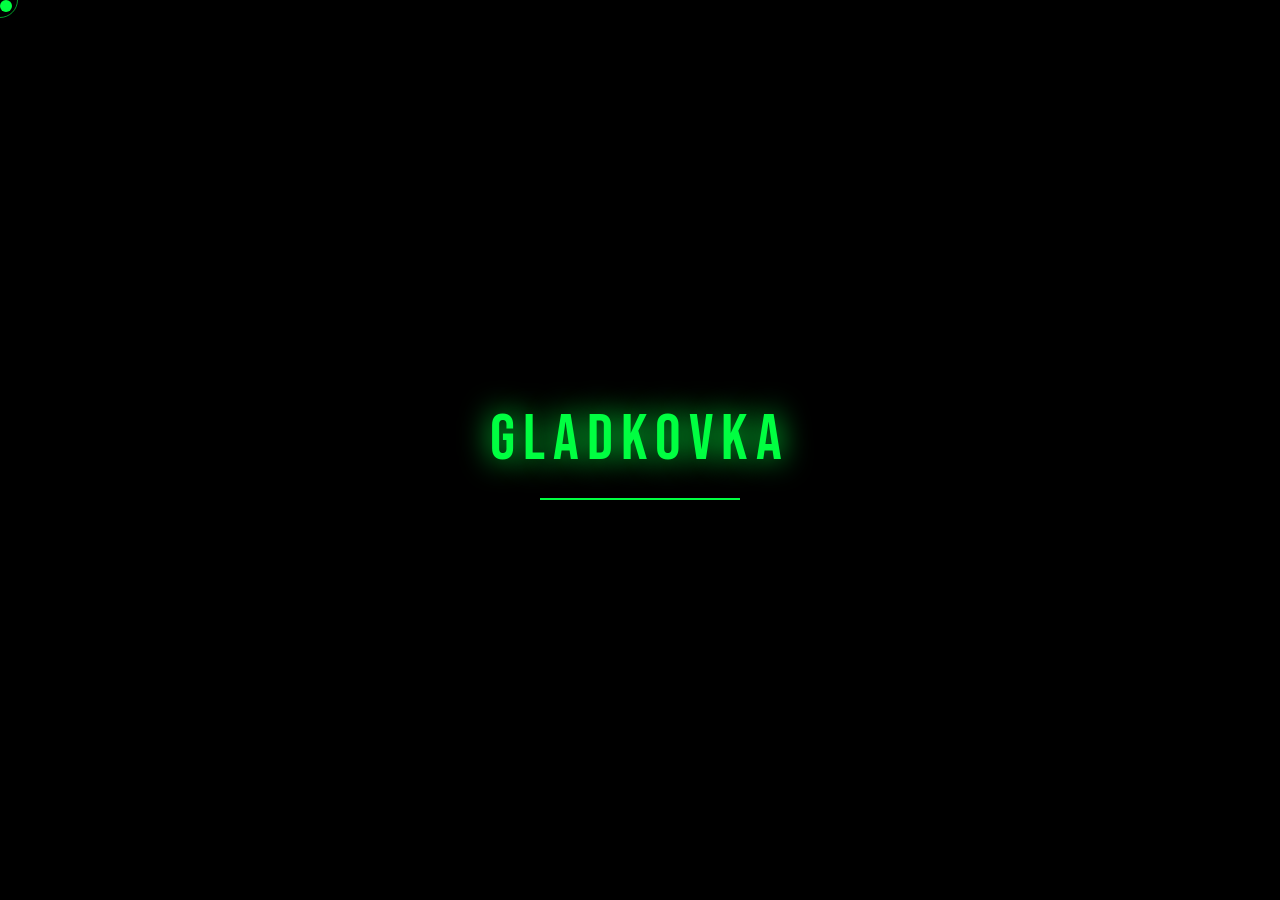
==== index.html @ 6e8d4092 "Update index.html" ====
<!DOCTYPE html>
<html lang="ru">
<head>
<meta charset="UTF-8">
<meta name="viewport" content="width=device-width, initial-scale=1.0">
<title>GLADKOVKA TEAM</title>
<link href="https://fonts.googleapis.com/css2?family=Rajdhani:wght@300;400;500;600;700&family=Bebas+Neue&family=Share+Tech+Mono&display=swap" rel="stylesheet">
<style>
:root{
  --primary:#00ff41;--g2:#00cc33;--gold:#ffc200;--red:#ff2244;
  --bg:#030a03;--card:rgba(0,255,65,0.04);--border:rgba(0,255,65,0.15);--loss:#ff2244;
}
*{margin:0;padding:0;box-sizing:border-box;}html{scroll-behavior:smooth;}
body{background:var(--bg);color:#fff;font-family:'Rajdhani',sans-serif;overflow-x:hidden;cursor:none;}
.cursor{position:fixed;width:12px;height:12px;background:var(--primary);border-radius:50%;pointer-events:none;z-index:9999;transition:transform 0.1s;mix-blend-mode:difference;}
.cursor-ring{position:fixed;width:36px;height:36px;border:1px solid var(--primary);border-radius:50%;pointer-events:none;z-index:9998;transition:all 0.15s ease;opacity:0.6;}
body::before{content:'';position:fixed;top:0;left:0;width:100%;height:100%;background:repeating-linear-gradient(0deg,transparent,transparent 2px,rgba(0,0,0,0.08) 2px,rgba(0,0,0,0.08) 4px);pointer-events:none;z-index:1000;}
.grid-bg{position:fixed;top:0;left:0;width:100%;height:100%;background-image:linear-gradient(rgba(0,255,65,0.04) 1px,transparent 1px),linear-gradient(90deg,rgba(0,255,65,0.04) 1px,transparent 1px);background-size:60px 60px;pointer-events:none;z-index:0;animation:gridMove 20s linear infinite;}
@keyframes gridMove{from{background-position:0 0;}to{background-position:60px 60px;}}
.particles{position:fixed;top:0;left:0;width:100%;height:100%;pointer-events:none;z-index:1;overflow:hidden;}
.p{position:absolute;width:2px;height:2px;background:var(--primary);border-radius:50%;opacity:0;animation:fall linear infinite;}
@keyframes fall{0%{opacity:0;transform:translateY(-10px);}10%{opacity:1;}90%{opacity:0.3;}100%{opacity:0;transform:translateY(100vh);}}
.site{position:relative;z-index:2;min-height:100vh;}
#home{min-height:100vh;display:flex;flex-direction:column;justify-content:center;align-items:center;position:relative;padding:20px 20px 60px;}
.hero-bg-text{position:absolute;font-family:'Bebas Neue';font-size:clamp(80px,18vw,200px);color:rgba(0,255,65,0.03);letter-spacing:20px;user-select:none;animation:bgTextFloat 8s ease-in-out infinite;white-space:nowrap;}
@keyframes bgTextFloat{0%,100%{transform:translateY(0);}50%{transform:translateY(-20px);}}
.logo-wrap{position:relative;margin-bottom:20px;}
.logo-wrap img{width:140px;height:140px;object-fit:contain;filter:drop-shadow(0 0 30px var(--primary)) drop-shadow(0 0 60px rgba(0,255,65,0.4));animation:logoFloat 3s ease-in-out infinite;}
@keyframes logoFloat{0%,100%{transform:translateY(0) rotate(0deg);}50%{transform:translateY(-8px) rotate(2deg);}}
.logo-ring{position:absolute;top:50%;left:50%;width:180px;height:180px;transform:translate(-50%,-50%);border:1px solid rgba(0,255,65,0.3);border-radius:50%;animation:spin 8s linear infinite;}
.logo-ring::before{content:'';position:absolute;top:-3px;left:50%;width:6px;height:6px;background:var(--primary);border-radius:50%;box-shadow:0 0 10px var(--primary);}
@keyframes spin{from{transform:translate(-50%,-50%) rotate(0deg);}to{transform:translate(-50%,-50%) rotate(360deg);}}
.hero-title{font-family:'Bebas Neue';font-size:clamp(48px,12vw,110px);letter-spacing:clamp(5px,2vw,20px);line-height:1;position:relative;margin-bottom:5px;}
.hero-title span{display:inline-block;background:linear-gradient(180deg,#fff 0%,var(--primary) 60%,var(--g2) 100%);-webkit-background-clip:text;-webkit-text-fill-color:transparent;background-clip:text;filter:drop-shadow(0 0 20px rgba(0,255,65,0.5));}
.hero-sub{font-family:'Share Tech Mono';font-size:clamp(10px,2vw,13px);color:var(--primary);letter-spacing:4px;margin-bottom:40px;opacity:0.7;}
.hero-stats{display:flex;gap:clamp(20px,5vw,50px);margin-bottom:50px;flex-wrap:wrap;justify-content:center;}
.stat-item{text-align:center;}
.stat-num{font-family:'Bebas Neue';font-size:clamp(28px,6vw,48px);color:var(--primary);display:block;text-shadow:0 0 20px var(--primary);}
.stat-label{font-family:'Share Tech Mono';font-size:10px;color:rgba(255,255,255,0.4);letter-spacing:2px;}
.glitch{position:relative;}
.glitch::before,.glitch::after{content:attr(data-text);position:absolute;top:0;left:0;width:100%;height:100%;background:linear-gradient(180deg,#fff,var(--primary));-webkit-background-clip:text;-webkit-text-fill-color:transparent;background-clip:text;}
.glitch::before{left:2px;animation:glitch1 3s infinite;clip-path:polygon(0 0,100% 0,100% 35%,0 35%);}
.glitch::after{left:-2px;animation:glitch2 3s infinite;clip-path:polygon(0 65%,100% 65%,100% 100%,0 100%);}
@keyframes glitch1{0%,90%,100%{transform:none;opacity:0;}91%{transform:translate(-2px,1px);opacity:0.8;filter:hue-rotate(90deg);}93%{transform:translate(2px,-1px);opacity:0.8;}95%{transform:none;opacity:0;}}
@keyframes glitch2{0%,93%,100%{transform:none;opacity:0;}94%{transform:translate(2px,2px);opacity:0.6;filter:hue-rotate(-90deg);}96%{transform:translate(-2px,-1px);opacity:0.6;}98%{transform:none;opacity:0;}}

/* NAV GRID */
.nav-grid{display:grid;grid-template-columns:repeat(3,1fr);gap:10px;width:100%;max-width:700px;}
.nav-btn{position:relative;overflow:hidden;background:var(--card);border:1px solid var(--border);padding:clamp(12px,2.5vw,18px) 8px;color:#fff;font-family:'Rajdhani';font-weight:700;font-size:clamp(10px,1.8vw,13px);letter-spacing:1.5px;text-align:center;cursor:pointer;transition:all 0.3s;text-transform:uppercase;text-decoration:none;display:flex;align-items:center;justify-content:center;flex-direction:column;gap:5px;backdrop-filter:blur(10px);}
.nav-btn .btn-icon{font-size:clamp(16px,3.5vw,22px);display:block;line-height:1;}
.nav-btn .btn-img{width:clamp(22px,4vw,30px);height:clamp(22px,4vw,30px);object-fit:contain;display:block;filter:drop-shadow(0 0 4px var(--primary));transition:0.3s;}
.nav-btn::before{content:'';position:absolute;inset:0;background:linear-gradient(135deg,transparent 40%,rgba(0,255,65,0.08));opacity:0;transition:0.3s;}
.nav-btn::after{content:'';position:absolute;bottom:0;left:0;width:0;height:2px;background:var(--primary);transition:width 0.3s;}
.nav-btn:hover{border-color:var(--primary);transform:translateY(-3px);color:var(--primary);}
.nav-btn:hover::before{opacity:1;}
.nav-btn:hover::after{width:100%;}
.nav-btn:hover .btn-img{filter:drop-shadow(0 0 8px var(--primary)) brightness(1.2);}
.nav-btn.tg{grid-column:span 3;background:rgba(0,136,212,0.08);border-color:rgba(0,136,212,0.3);color:#29b6f6;}
.nav-btn.tg:hover{border-color:#29b6f6;color:#fff;}
.nav-btn.tg::after{background:#29b6f6;}
.nav-btn.yt{background:rgba(255,0,0,0.06);border-color:rgba(255,0,0,0.2);color:#ff4444;}
.nav-btn.yt:hover{border-color:#ff4444;color:#fff;}
.nav-btn.yt::after{background:#ff4444;}
.nav-btn.tt{background:rgba(255,0,80,0.06);border-color:rgba(255,0,80,0.2);color:#ff0050;}
.nav-btn.tt:hover{border-color:#ff0050;color:#fff;}
.nav-btn.tt::after{background:#ff0050;}
.nav-btn.donate{grid-column:span 2;background:rgba(255,194,0,0.06);border-color:rgba(255,194,0,0.3);color:var(--gold);}
.nav-btn.donate:hover{border-color:var(--gold);color:#fff;}
.nav-btn.donate::after{background:var(--gold);}
.nav-btn.dota-btn{background:rgba(180,60,255,0.06);border-color:rgba(180,60,255,0.2);color:#b43cff;}
.nav-btn.dota-btn:hover{border-color:#b43cff;color:#fff;}
.nav-btn.dota-btn::after{background:#b43cff;}
.nav-btn.legion-btn{background:rgba(255,106,0,0.06);border-color:rgba(255,106,0,0.25);color:#ff6a00;}
.nav-btn.legion-btn:hover{border-color:#ff6a00;color:#fff;}
.nav-btn.legion-btn::after{background:#ff6a00;}
.nav-btn.legion-btn .btn-img{filter:drop-shadow(0 0 4px #ff6a00);}
.nav-btn.legion-btn:hover .btn-img{filter:drop-shadow(0 0 10px #ff6a00) brightness(1.2);}

/* SPONSORS */
.sponsors-strip{position:fixed;bottom:0;left:0;right:0;display:flex;justify-content:center;align-items:center;gap:20px;background:rgba(0,0,0,0.9);border-top:1px solid var(--border);padding:8px 20px;z-index:500;backdrop-filter:blur(20px);}
.sponsor-item{display:flex;align-items:center;gap:8px;opacity:0.6;transition:0.3s;}
.sponsor-item:hover{opacity:1;}
.sponsor-item img{height:28px;width:auto;filter:brightness(0.8);}
.sponsor-label{font-family:'Share Tech Mono';font-size:8px;color:var(--primary);letter-spacing:2px;}

/* SECTIONS */
.section{display:none;min-height:100vh;padding:clamp(20px,5vw,60px) clamp(15px,5vw,40px);max-width:1100px;margin:0 auto;}
.section.active{display:block;animation:sectionIn 0.5s cubic-bezier(0.16,1,0.3,1);}
@keyframes sectionIn{from{opacity:0;transform:translateY(30px) scale(0.98);}to{opacity:1;transform:translateY(0) scale(1);}}
.sec-header{display:flex;justify-content:space-between;align-items:center;margin-bottom:clamp(25px,5vw,50px);padding-bottom:15px;border-bottom:1px solid var(--border);position:relative;gap:12px;flex-wrap:wrap;}
.sec-header::after{content:'';position:absolute;bottom:-1px;left:0;width:80px;height:2px;background:var(--primary);}
.sec-header.legion-header::after{background:#ff6a00;}
.sec-title{font-family:'Bebas Neue';font-size:clamp(24px,7vw,52px);letter-spacing:4px;background:linear-gradient(90deg,#fff,var(--primary));-webkit-background-clip:text;-webkit-text-fill-color:transparent;background-clip:text;}
.sec-title-wrap{display:flex;align-items:center;gap:12px;}
.back-btn{display:flex;align-items:center;gap:8px;background:transparent;border:1px solid var(--border);color:var(--primary);padding:10px 20px;font-family:'Share Tech Mono';font-size:11px;letter-spacing:2px;cursor:pointer;transition:0.3s;text-decoration:none;white-space:nowrap;flex-shrink:0;}
.back-btn:hover{background:var(--primary);color:#000;border-color:var(--primary);}
.back-btn.legion{border-color:rgba(255,106,0,0.4);color:#ff6a00;}
.back-btn.legion:hover{background:#ff6a00;color:#000;border-color:#ff6a00;}

/* ROSTER */
.roster-grid{display:grid;grid-template-columns:repeat(auto-fill,minmax(190px,1fr));gap:clamp(12px,3vw,22px);}
.player-card{position:relative;overflow:hidden;background:#080d08;border:1px solid var(--border);border-radius:4px;cursor:pointer;transition:all 0.4s cubic-bezier(0.16,1,0.3,1);}
.player-card:hover{border-color:var(--primary);transform:translateY(-8px);box-shadow:0 20px 60px rgba(0,255,65,0.2),0 0 30px rgba(0,255,65,0.1);}
.player-img-wrap{position:relative;height:clamp(200px,32vw,290px);overflow:hidden;}
.player-img-wrap img{width:100%;height:100%;object-fit:cover;transition:transform 0.5s;filter:saturate(0.8);}
.player-card:hover .player-img-wrap img{transform:scale(1.08);filter:saturate(1.1);}
.player-overlay{position:absolute;inset:0;background:linear-gradient(to top,rgba(0,10,0,0.95) 0%,rgba(0,10,0,0.4) 40%,transparent 70%);}
.player-scan{position:absolute;top:0;left:0;width:100%;height:3px;background:linear-gradient(90deg,transparent,var(--primary),transparent);opacity:0;animation:scanLine 2s ease-in-out infinite;}
.player-card:hover .player-scan{opacity:1;}
@keyframes scanLine{0%{top:0;opacity:0;}10%{opacity:1;}90%{opacity:0.5;}100%{top:100%;opacity:0;}}
.player-num{position:absolute;top:10px;right:10px;font-family:'Bebas Neue';font-size:30px;color:rgba(0,255,65,0.15);line-height:1;transition:0.3s;}
.player-card:hover .player-num{color:rgba(0,255,65,0.4);}
.player-info{padding:clamp(10px,2vw,14px);}
.player-nick{font-family:'Bebas Neue';font-size:clamp(17px,3vw,22px);letter-spacing:2px;color:#fff;transition:0.3s;}
.player-card:hover .player-nick{color:var(--primary);}
.player-role{font-family:'Share Tech Mono';font-size:10px;color:rgba(255,255,255,0.3);letter-spacing:1px;margin-top:3px;}
.player-tag{display:inline-block;margin-top:8px;padding:3px 8px;border:1px solid var(--border);font-family:'Share Tech Mono';font-size:9px;color:var(--primary);letter-spacing:2px;}
.pos-badge{position:absolute;top:10px;left:10px;width:28px;height:28px;border-radius:50%;border:2px solid;background:rgba(0,0,0,0.4);display:flex;align-items:center;justify-content:center;font-family:'Bebas Neue';font-size:16px;}
/* Legion card accent */
.player-card.legion:hover{border-color:#ff6a00;box-shadow:0 20px 60px rgba(255,106,0,0.15),0 0 30px rgba(255,106,0,0.08);}
.player-card.legion .player-scan{background:linear-gradient(90deg,transparent,#ff6a00,transparent);}
.player-card.legion:hover .player-nick{color:#ff6a00;}
.player-card.legion:hover .player-num{color:rgba(255,106,0,0.4);}

/* MATCH */
.match-card{position:relative;overflow:hidden;display:flex;justify-content:space-between;align-items:center;padding:clamp(14px,3vw,22px) clamp(15px,4vw,28px);background:rgba(255,255,255,0.02);border:1px solid rgba(255,255,255,0.05);border-radius:4px;transition:all 0.3s;flex-wrap:wrap;gap:10px;margin-bottom:12px;}
.match-card::before{content:'';position:absolute;left:0;top:0;bottom:0;width:4px;}
.match-card.win::before{background:linear-gradient(180deg,var(--primary),var(--g2));}
.match-card.loss::before{background:linear-gradient(180deg,var(--loss),#880000);}
.match-card:hover{transform:translateX(6px);}
.match-card.win:hover{background:rgba(0,255,65,0.04);border-color:rgba(0,255,65,0.2);}
.match-card.loss:hover{background:rgba(255,34,68,0.04);border-color:rgba(255,34,68,0.2);}
.match-left{display:flex;align-items:center;gap:14px;}
.match-result-tag{font-family:'Bebas Neue';font-size:clamp(11px,2vw,14px);letter-spacing:2px;padding:4px 10px;border-radius:2px;}
.win .match-result-tag{background:rgba(0,255,65,0.15);color:var(--primary);}
.loss .match-result-tag{background:rgba(255,34,68,0.15);color:var(--loss);}
.match-vs{display:flex;align-items:center;gap:10px;flex-wrap:wrap;}
.match-team-name{font-family:'Rajdhani';font-weight:700;font-size:clamp(13px,3vw,17px);letter-spacing:1px;}
.vs-dot{color:rgba(255,255,255,0.2);font-family:'Share Tech Mono';font-size:11px;}
.match-score-wrap{font-family:'Bebas Neue';font-size:clamp(20px,5vw,34px);letter-spacing:4px;}
.win .match-score-wrap{color:var(--primary);text-shadow:0 0 15px rgba(0,255,65,0.5);}
.loss .match-score-wrap{color:var(--loss);}

/* DONATE */
.donate-wrap{display:flex;flex-direction:column;align-items:center;justify-content:center;min-height:60vh;gap:30px;text-align:center;}
.donate-box{position:relative;overflow:hidden;border:1px solid rgba(255,194,0,0.3);border-radius:8px;padding:clamp(30px,6vw,60px) clamp(20px,5vw,80px);background:rgba(255,194,0,0.03);max-width:500px;width:100%;}
.donate-title{font-family:'Bebas Neue';font-size:clamp(28px,7vw,48px);letter-spacing:4px;color:var(--gold);margin-bottom:10px;text-shadow:0 0 30px rgba(255,194,0,0.4);}
.donate-sub{font-family:'Share Tech Mono';font-size:12px;color:rgba(255,255,255,0.4);letter-spacing:2px;margin-bottom:30px;}
.donate-btn{display:inline-flex;align-items:center;gap:10px;padding:clamp(14px,3vw,18px) clamp(30px,6vw,60px);background:linear-gradient(135deg,var(--gold),#ff9900);color:#000;font-family:'Bebas Neue';font-size:clamp(14px,3vw,20px);letter-spacing:4px;text-decoration:none;border-radius:4px;transition:all 0.3s;}
.donate-btn:hover{transform:scale(1.05) translateY(-3px);box-shadow:0 20px 50px rgba(255,194,0,0.4);}

/* LOADER */
#loader{position:fixed;inset:0;background:#000;display:flex;flex-direction:column;align-items:center;justify-content:center;z-index:9000;transition:opacity 0.8s,visibility 0.8s;}
#loader.hide{opacity:0;visibility:hidden;pointer-events:none;}
.loader-text{font-family:'Bebas Neue';font-size:clamp(32px,8vw,64px);letter-spacing:8px;color:var(--primary);text-shadow:0 0 30px var(--primary);animation:loaderPulse 0.5s ease-in-out infinite alternate;}
@keyframes loaderPulse{from{opacity:0.3;}to{opacity:1;}}
.loader-bar-wrap{width:200px;height:2px;background:rgba(255,255,255,0.1);margin-top:20px;overflow:hidden;}
.loader-bar{height:100%;background:var(--primary);width:0%;animation:loadFill 1.5s ease forwards;box-shadow:0 0 10px var(--primary);}
@keyframes loadFill{to{width:100%;}}
.orb{position:fixed;border-radius:50%;pointer-events:none;filter:blur(80px);opacity:0.12;animation:orbFloat 15s ease-in-out infinite;}
.orb1{width:400px;height:400px;background:var(--primary);top:-100px;left:-100px;}
.orb2{width:300px;height:300px;background:#004400;bottom:-100px;right:-50px;animation-delay:-7s;}
@keyframes orbFloat{0%,100%{transform:translate(0,0);}33%{transform:translate(30px,-20px);}66%{transform:translate(-20px,30px);}}
.corner-decor{position:fixed;pointer-events:none;z-index:10;border-color:rgba(0,255,65,0.2);border-style:solid;width:40px;height:40px;}
.corner-tl{top:15px;left:15px;border-width:2px 0 0 2px;}
.corner-tr{top:15px;right:15px;border-width:2px 2px 0 0;}
.corner-bl{bottom:50px;left:15px;border-width:0 0 2px 2px;}
.corner-br{bottom:50px;right:15px;border-width:0 2px 2px 0;}
.hud-time{position:fixed;top:20px;left:50%;transform:translateX(-50%);font-family:'Share Tech Mono';font-size:11px;color:rgba(0,255,65,0.4);letter-spacing:3px;z-index:10;pointer-events:none;}
.dota-pos{position:absolute;display:flex;flex-direction:column;align-items:center;gap:3px;cursor:pointer;transition:0.3s;}
.dota-pos:hover{transform:scale(1.1);}
.dota-pos-num{width:34px;height:34px;border-radius:50%;border:2px solid;display:flex;align-items:center;justify-content:center;font-family:'Bebas Neue';font-size:18px;box-shadow:0 0 12px currentColor;}
.dota-pos-name{font-family:'Rajdhani';font-weight:700;font-size:clamp(9px,1.8vw,11px);color:#fff;letter-spacing:1px;white-space:nowrap;}
.dota-pos-role{font-family:'Share Tech Mono';font-size:clamp(7px,1.5vw,9px);color:rgba(255,255,255,0.4);letter-spacing:1px;white-space:nowrap;}

@media(max-width:640px){
  .nav-grid{grid-template-columns:repeat(2,1fr);}
  .nav-btn.tg{grid-column:span 2;}
  .nav-btn.donate{grid-column:span 2;}
  .roster-grid{grid-template-columns:repeat(2,1fr);}
  .match-card{flex-direction:column;align-items:flex-start;}
  .sponsors-strip{gap:10px;padding:6px 10px;}
  .sponsor-item img{height:20px;}
}
@media(max-width:380px){
  .roster-grid{grid-template-columns:1fr;}
  .nav-grid{grid-template-columns:1fr;}
  .nav-btn.tg,.nav-btn.donate{grid-column:span 1;}
}
</style>
</head>
<body>

<div class="cursor" id="cursor"></div>
<div class="cursor-ring" id="cursorRing"></div>
<div id="loader"><div class="loader-text">GLADKOVKA</div><div class="loader-bar-wrap"><div class="loader-bar"></div></div></div>
<div class="grid-bg"></div>
<div class="orb orb1"></div><div class="orb orb2"></div>
<div class="particles" id="particles"></div>
<div class="corner-decor corner-tl"></div><div class="corner-decor corner-tr"></div>
<div class="corner-decor corner-bl"></div><div class="corner-decor corner-br"></div>
<div class="hud-time" id="hudTime">00:00:00</div>

<div class="sponsors-strip">
  <div class="sponsor-label">SPONSORED BY</div>
  <div class="sponsor-item"><img src="https://i.imgur.com/AT0ZCfb.png" alt="sponsor"></div>
  <div class="sponsor-item"><img src="https://i.imgur.com/hNWsLDJ.png" alt="sponsor"></div>
</div>

<div class="site">

<!-- HOME -->
<div id="home">
  <div class="hero-bg-text">GLADKOVKA</div>
  <div class="logo-wrap">
    <img src="https://i.imgur.com/S8mBPo9.png" alt="GLADKOVKA">
    <div class="logo-ring"></div>
  </div>
  <h1 class="hero-title glitch" data-text="GLADKOVKA"><span>GLADKOVKA</span></h1>
  <p class="hero-sub">// ESPORTS TEAM · EST. 2024</p>
  <div class="hero-stats">
    <div class="stat-item"><span class="stat-num" data-count="5">5</span><span class="stat-label">ПОБЕД</span></div>
    <div class="stat-item"><span class="stat-num" data-count="3">3</span><span class="stat-label">ПОРАЖЕНИЙ</span></div>
    <div class="stat-item"><span class="stat-num" data-count="14">14</span><span class="stat-label">ИГРОКОВ</span></div>
    <div class="stat-item"><span class="stat-num" data-count="8">8</span><span class="stat-label">МАТЧЕЙ</span></div>
  </div>

  <div class="nav-grid">
    <!-- Row 1: TG full width -->
    <a href="https://t.me/gladkovkateam" target="_blank" class="nav-btn tg">
      <span class="btn-icon">✈</span>ТЕЛЕГРАМ
    </a>

    <!-- Row 2: 3 roster buttons -->
    <div class="nav-btn" onclick="openSection('main-roster')">
      <img class="btn-img" src="https://i.imgur.com/S8mBPo9.png" alt="logo">
      ОСНОВНОЙ СОСТАВ
    </div>
    <div class="nav-btn legion-btn" onclick="openSection('legion-roster')">
      <img class="btn-img" src="https://i.imgur.com/Mnokcea.png" alt="legion" style="filter:drop-shadow(0 0 6px #ff6a00);">
      GLADKOVKA LEGION
    </div>
    <div class="nav-btn" onclick="openSection('sub-roster')">
      <span class="btn-icon">🎬</span>ЗАПАС / МЕДИА
    </div>

    <!-- Row 3: matches + socials -->
    <div class="nav-btn" onclick="openSection('games')">
      <span class="btn-icon">🏆</span>МАТЧИ
    </div>
    <a href="https://www.youtube.com/@gladkovkateam" target="_blank" class="nav-btn yt">
      <span class="btn-icon">▶</span>YOUTUBE
    </a>
    <a href="https://www.tiktok.com/@gladkovka.team" target="_blank" class="nav-btn tt">
      <span class="btn-icon">♪</span>TIKTOK
    </a>

    <!-- Row 4: dota + donate -->
    <div class="nav-btn dota-btn" onclick="openSection('dota-roster')">
      <span class="btn-icon">🗡️</span>ДОТА 2 СОСТАВ
    </div>
    <div class="nav-btn donate" onclick="openSection('donate')">
      <span class="btn-icon">💰</span>ПОДДЕРЖАТЬ КОМАНДУ
    </div>
  </div>
</div>

<!-- MAIN ROSTER -->
<div id="main-roster" class="section">
  <div class="sec-header">
    <div class="sec-title-wrap">
      <h2 class="sec-title">MAIN ROSTER</h2>
    </div>
    <a href="javascript:void(0)" class="back-btn" onclick="closeSections()">← НАЗАД</a>
  </div>
  <div class="roster-grid">
    <div class="player-card"><div class="player-img-wrap"><img src="https://i.imgur.com/Q84c4k0.png" alt="ronik" loading="lazy"><div class="player-overlay"></div><div class="player-scan"></div><div class="player-num">01</div></div><div class="player-info"><div class="player-nick">ronik</div><div class="player-role">MAIN ROSTER</div><div class="player-tag" style="border-color:#00ff4144;color:#00ff41;">ACTIVE</div></div></div>
    <div class="player-card"><div class="player-img-wrap"><img src="https://i.imgur.com/cjElvG2.png" alt="Danich" loading="lazy"><div class="player-overlay"></div><div class="player-scan"></div><div class="player-num">02</div></div><div class="player-info"><div class="player-nick">Danich</div><div class="player-role">MAIN ROSTER</div><div class="player-tag" style="border-color:#00ff4144;color:#00ff41;">ACTIVE</div></div></div>
    <div class="player-card"><div class="player-img-wrap"><img src="https://i.imgur.com/F0E6bpT.png" alt="Malish-vasya" loading="lazy"><div class="player-overlay"></div><div class="player-scan"></div><div class="player-num">03</div></div><div class="player-info"><div class="player-nick">Malish-vasya</div><div class="player-role">MAIN ROSTER</div><div class="player-tag" style="border-color:#00ff4144;color:#00ff41;">ACTIVE</div></div></div>
    <div class="player-card"><div class="player-img-wrap"><img src="https://i.imgur.com/lmde7mb.png" alt="d1mxcs" loading="lazy"><div class="player-overlay"></div><div class="player-scan"></div><div class="player-num">04</div></div><div class="player-info"><div class="player-nick">d1mxcs</div><div class="player-role">MAIN ROSTER</div><div class="player-tag" style="border-color:#00ff4144;color:#00ff41;">ACTIVE</div></div></div>
    <div class="player-card"><div class="player-img-wrap"><img src="https://i.imgur.com/JjRHXcP.jpeg" alt="dxnisixs" loading="lazy"><div class="player-overlay"></div><div class="player-scan"></div><div class="player-num">05</div></div><div class="player-info"><div class="player-nick">dxnisixs</div><div class="player-role">MAIN ROSTER</div><div class="player-tag" style="border-color:#00ff4144;color:#00ff41;">ACTIVE</div></div></div>
  </div>
</div>

<!-- GLADKOVKA LEGION -->
<div id="legion-roster" class="section">
  <div class="sec-header legion-header">
    <div class="sec-title-wrap">
      <h2 class="sec-title" style="background:linear-gradient(90deg,#fff,#ff6a00);-webkit-background-clip:text;-webkit-text-fill-color:transparent;background-clip:text;">GLADKOVKA LEGION</h2>
      <img src="https://i.imgur.com/Mnokcea.png" alt="Legion Logo" style="width:42px;height:42px;object-fit:contain;filter:drop-shadow(0 0 12px #ff6a00);animation:logoFloat 3s ease-in-out infinite;">
    </div>
    <a href="javascript:void(0)" class="back-btn legion" onclick="closeSections()">← НАЗАД</a>
  </div>
  <div class="roster-grid">
    <div class="player-card legion">
      <div class="player-img-wrap"><img src="https://i.imgur.com/gdl64tC.png" alt="s1s1" loading="lazy"><div class="player-overlay"></div><div class="player-scan"></div><div class="player-num">01</div></div>
      <div class="player-info"><div class="player-nick">s1s1</div><div class="player-role">GLADKOVKA LEGION</div><div class="player-tag" style="border-color:#ff6a0044;color:#ff6a00;">LEGION</div></div>
    </div>
    <div class="player-card legion">
      <div class="player-img-wrap"><img src="https://i.imgur.com/79TJ5BY.png" alt="seksoeb2" loading="lazy"><div class="player-overlay"></div><div class="player-scan"></div><div class="player-num">02</div></div>
      <div class="player-info"><div class="player-nick">seksoeb2</div><div class="player-role">GLADKOVKA LEGION</div><div class="player-tag" style="border-color:#ff6a0044;color:#ff6a00;">LEGION</div></div>
    </div>
    <!-- skorostrel — HLTV style placeholder -->
    <div class="player-card legion">
      <div class="player-img-wrap">
        <img src="https://i.imgur.com/S8mBPo9.png" alt="skorostrel" loading="lazy" style="object-fit:contain;background:#0a100a;padding:30px;filter:saturate(0) brightness(0.3);">
        <div class="player-overlay"></div>
        <div class="player-scan"></div>
        <div class="player-num">03</div>
        <div style="position:absolute;bottom:50%;left:50%;transform:translate(-50%,50%);font-family:'Share Tech Mono';font-size:9px;color:rgba(255,106,0,0.4);letter-spacing:2px;white-space:nowrap;">NO PHOTO</div>
      </div>
      <div class="player-info"><div class="player-nick">skorostrel</div><div class="player-role">GLADKOVKA LEGION</div><div class="player-tag" style="border-color:#ff6a0044;color:#ff6a00;">LEGION</div></div>
    </div>
    <div class="player-card legion">
      <div class="player-img-wrap"><img src="https://i.imgur.com/yL9R3ge.png" alt="emotionqcold" loading="lazy"><div class="player-overlay"></div><div class="player-scan"></div><div class="player-num">04</div></div>
      <div class="player-info"><div class="player-nick">emotionqcold</div><div class="player-role">GLADKOVKA LEGION</div><div class="player-tag" style="border-color:#ff6a0044;color:#ff6a00;">LEGION</div></div>
    </div>
    <!-- Vlados67 — styled placeholder -->
    <div class="player-card legion">
      <div class="player-img-wrap">
        <div style="width:100%;height:100%;background:linear-gradient(160deg,#0a100a,#150a00);display:flex;flex-direction:column;align-items:center;justify-content:center;gap:10px;">
          <div style="width:70px;height:70px;border-radius:50%;border:2px solid rgba(255,106,0,0.3);background:rgba(255,106,0,0.05);display:flex;align-items:center;justify-content:center;font-family:'Bebas Neue';font-size:28px;color:rgba(255,106,0,0.4);">67</div>
          <div style="font-family:'Share Tech Mono';font-size:8px;color:rgba(255,106,0,0.3);letter-spacing:2px;">NO PHOTO</div>
        </div>
        <div class="player-overlay" style="background:linear-gradient(to top,rgba(0,5,0,0.9) 0%,transparent 50%);"></div>
        <div class="player-scan"></div>
        <div class="player-num">05</div>
      </div>
      <div class="player-info"><div class="player-nick">Vlados67</div><div class="player-role">GLADKOVKA LEGION</div><div class="player-tag" style="border-color:#ff6a0044;color:#ff6a00;">LEGION</div></div>
    </div>
  </div>
</div>

<!-- RESERVE & MEDIA -->
<div id="sub-roster" class="section">
  <div class="sec-header">
    <div class="sec-title-wrap"><h2 class="sec-title">RESERVE & MEDIA</h2></div>
    <a href="javascript:void(0)" class="back-btn" onclick="closeSections()">← НАЗАД</a>
  </div>
  <div class="roster-grid">
    <div class="player-card"><div class="player-img-wrap"><img src="https://i.imgur.com/HkdwmSZ.png" alt="Abeme" loading="lazy"><div class="player-overlay"></div><div class="player-scan"></div><div class="player-num">01</div></div><div class="player-info"><div class="player-nick">Abeme</div><div class="player-role">RESERVE</div><div class="player-tag" style="border-color:#00ccff44;color:#00ccff;">SUB</div></div></div>
    <div class="player-card"><div class="player-img-wrap"><img src="https://i.imgur.com/ywKudlq.jpeg" alt="synblyadi" loading="lazy"><div class="player-overlay"></div><div class="player-scan"></div><div class="player-num">02</div></div><div class="player-info"><div class="player-nick">synblyadi</div><div class="player-role">RESERVE</div><div class="player-tag" style="border-color:#00ccff44;color:#00ccff;">SUB</div></div></div>
    <div class="player-card"><div class="player-img-wrap"><img src="https://i.imgur.com/hRvCa4J.jpeg" alt="glenomessi" loading="lazy"><div class="player-overlay"></div><div class="player-scan"></div><div class="player-num">03</div></div><div class="player-info"><div class="player-nick">glenomessi</div><div class="player-role">MEDIA</div><div class="player-tag" style="border-color:#ff640044;color:#ff6400;">MEDIA</div></div></div>
    <div class="player-card"><div class="player-img-wrap"><img src="https://i.imgur.com/Mh8V8Dq.jpeg" alt="Lominok" loading="lazy"><div class="player-overlay"></div><div class="player-scan"></div><div class="player-num">04</div></div><div class="player-info"><div class="player-nick">Lominok</div><div class="player-role">MEDIA</div><div class="player-tag" style="border-color:#ff640044;color:#ff6400;">MEDIA</div></div></div>
  </div>
</div>

<!-- MATCH HISTORY -->
<div id="games" class="section">
  <div class="sec-header">
    <div class="sec-title-wrap"><h2 class="sec-title">MATCH HISTORY</h2></div>
    <a href="javascript:void(0)" class="back-btn" onclick="closeSections()">← НАЗАД</a>
  </div>
  <div class="matches-list">
    <div class="match-card win"><div class="match-left"><span class="match-result-tag">WIN</span><div class="match-vs"><span class="match-team-name">GLADKOVKA</span><span class="vs-dot">VS</span><span class="match-team-name" style="color:rgba(255,255,255,0.5)">THE INVICTUS</span></div></div><div class="match-score-wrap">2 : 1</div></div>
    <div class="match-card loss"><div class="match-left"><span class="match-result-tag">LOSS</span><div class="match-vs"><span class="match-team-name">GLADKOVKA</span><span class="vs-dot">VS</span><span class="match-team-name" style="color:rgba(255,255,255,0.5)">AUTSQUAD</span></div></div><div class="match-score-wrap">1 : 2</div></div>
    <div class="match-card win"><div class="match-left"><span class="match-result-tag">WIN</span><div class="match-vs"><span class="match-team-name">GLADKOVKA</span><span class="vs-dot">VS</span><span class="match-team-name" style="color:rgba(255,255,255,0.5)">VORTEX TEAM</span></div></div><div class="match-score-wrap">1 : 0</div></div>
    <div class="match-card win"><div class="match-left"><span class="match-result-tag">WIN</span><div class="match-vs"><span class="match-team-name">GLADKOVKA</span><span class="vs-dot">VS</span><span class="match-team-name" style="color:rgba(255,255,255,0.5)">TCGAMING</span></div></div><div class="match-score-wrap">2 : 0</div></div>
    <div class="match-card win"><div class="match-left"><span class="match-result-tag">WIN</span><div class="match-vs"><span class="match-team-name">GLADKOVKA</span><span class="vs-dot">VS</span><span class="match-team-name" style="color:rgba(255,255,255,0.5)">PZW</span></div></div><div class="match-score-wrap">1 : 0</div></div>
    <div class="match-card win"><div class="match-left"><span class="match-result-tag">WIN</span><div class="match-vs"><span class="match-team-name">GLADKOVKA</span><span class="vs-dot">VS</span><span class="match-team-name" style="color:rgba(255,255,255,0.5)">P1DRO TEAM</span></div></div><div class="match-score-wrap">1 : 0</div></div>
    <div class="match-card loss"><div class="match-left"><span class="match-result-tag">LOSS</span><div class="match-vs"><span class="match-team-name">GLADKOVKA</span><span class="vs-dot">VS</span><span class="match-team-name" style="color:rgba(255,255,255,0.5)">Team Spirt</span></div></div><div class="match-score-wrap">1 : 2</div></div>
    <div class="match-card loss"><div class="match-left"><span class="match-result-tag">LOSS</span><div class="match-vs"><span class="match-team-name">GLADKOVKA</span><span class="vs-dot">VS</span><span class="match-team-name" style="color:rgba(255,255,255,0.5)">Team Homyak</span></div></div><div class="match-score-wrap">0 : 2</div></div>
  </div>
</div>

<!-- DOTA 2 -->
<div id="dota-roster" class="section">
  <div class="sec-header">
    <div class="sec-title-wrap">
      <h2 class="sec-title" style="background:linear-gradient(90deg,#fff,#b43cff);-webkit-background-clip:text;-webkit-text-fill-color:transparent;background-clip:text;">DOTA 2 ROSTER</h2>
    </div>
    <a href="javascript:void(0)" class="back-btn" onclick="closeSections()" style="border-color:rgba(180,60,255,0.3);color:#b43cff;">← НАЗАД</a>
  </div>
  <div style="display:flex;justify-content:center;margin-bottom:30px;">
    <div style="position:relative;width:min(360px,90vw);height:min(360px,90vw);border:1px solid rgba(180,60,255,0.2);border-radius:8px;background:rgba(180,60,255,0.03);">
      <svg style="position:absolute;inset:0;width:100%;height:100%;opacity:0.12;" viewBox="0 0 360 360"><line x1="0" y1="360" x2="360" y2="0" stroke="#b43cff" stroke-width="1.5"/><line x1="0" y1="180" x2="360" y2="180" stroke="#b43cff" stroke-width="1"/><line x1="180" y1="0" x2="180" y2="360" stroke="#b43cff" stroke-width="1"/><rect x="10" y="280" width="60" height="60" rx="4" stroke="#00ff41" fill="none" stroke-width="1.5"/><rect x="290" y="10" width="60" height="60" rx="4" stroke="#ff2244" fill="none" stroke-width="1.5"/></svg>
      <div class="dota-pos" style="bottom:10%;right:8%;"><div class="dota-pos-num" style="border-color:rgba(0,255,65,0.6);color:#00ff41;background:rgba(0,255,65,0.1);">1</div><div class="dota-pos-name">Nad0EL</div><div class="dota-pos-role">CARRY</div></div>
      <div class="dota-pos" style="top:50%;left:50%;transform:translate(-50%,-50%);"><div class="dota-pos-num" style="border-color:rgba(255,165,0,0.6);color:#ffa500;background:rgba(255,165,0,0.1);">2</div><div class="dota-pos-name">S0sa1bek</div><div class="dota-pos-role">MID</div></div>
      <div class="dota-pos" style="top:10%;left:8%;"><div class="dota-pos-num" style="border-color:rgba(0,150,255,0.6);color:#0096ff;background:rgba(0,150,255,0.1);">3</div><div class="dota-pos-name">vov1k</div><div class="dota-pos-role">OFFLANE</div></div>
      <div class="dota-pos" style="top:8%;right:6%;"><div class="dota-pos-num" style="border-color:rgba(180,60,255,0.6);color:#b43cff;background:rgba(180,60,255,0.1);">4</div><div class="dota-pos-name">Chyort.og</div><div class="dota-pos-role">SOFT SUPPORT</div></div>
      <div class="dota-pos" style="bottom:8%;left:6%;"><div class="dota-pos-num" style="border-color:rgba(255,80,80,0.6);color:#ff5050;background:rgba(255,80,80,0.1);">5</div><div class="dota-pos-name">Ronik_Jr</div><div class="dota-pos-role">HARD SUPPORT</div></div>
    </div>
  </div>
  <div class="roster-grid">
    <div class="player-card"><div class="player-img-wrap"><img src="https://i.imgur.com/tsuPmmE.png" alt="Nad0EL" loading="lazy"><div class="player-overlay"></div><div class="player-scan"></div><div class="player-num">01</div><div class="pos-badge" style="border-color:#00ff41;color:#00ff41;">1</div></div><div class="player-info"><div class="player-nick">Nad0EL</div><div class="player-role">DOTA 2 · CARRY</div><div class="player-tag" style="border-color:#00ff4144;color:#00ff41;">POS 1</div></div></div>
    <div class="player-card"><div class="player-img-wrap"><img src="https://i.imgur.com/C7a7xWP.png" alt="S0sa1bek" loading="lazy"><div class="player-overlay"></div><div class="player-scan"></div><div class="player-num">02</div><div class="pos-badge" style="border-color:#ffa500;color:#ffa500;">2</div></div><div class="player-info"><div class="player-nick">S0sa1bek</div><div class="player-role">DOTA 2 · MID</div><div class="player-tag" style="border-color:#ffa50044;color:#ffa500;">POS 2</div></div></div>
    <div class="player-card"><div class="player-img-wrap"><img src="https://i.imgur.com/EzLuQwG.png" alt="vov1k" loading="lazy"><div class="player-overlay"></div><div class="player-scan"></div><div class="player-num">03</div><div class="pos-badge" style="border-color:#0096ff;color:#0096ff;">3</div></div><div class="player-info"><div class="player-nick">vov1k</div><div class="player-role">DOTA 2 · OFFLANE</div><div class="player-tag" style="border-color:#0096ff44;color:#0096ff;">POS 3</div></div></div>
    <div class="player-card"><div class="player-img-wrap"><img src="https://i.imgur.com/PhcMMCd.png" alt="Chyort.og" loading="lazy"><div class="player-overlay"></div><div class="player-scan"></div><div class="player-num">04</div><div class="pos-badge" style="border-color:#b43cff;color:#b43cff;">4</div></div><div class="player-info"><div class="player-nick">Chyort.og</div><div class="player-role">DOTA 2 · SUPPORT</div><div class="player-tag" style="border-color:#b43cff44;color:#b43cff;">POS 4</div></div></div>
    <div class="player-card"><div class="player-img-wrap"><img src="https://i.imgur.com/hR61KjA.png" alt="Ronik_Jr" loading="lazy"><div class="player-overlay"></div><div class="player-scan"></div><div class="player-num">05</div><div class="pos-badge" style="border-color:#ff5050;color:#ff5050;">5</div></div><div class="player-info"><div class="player-nick">Ronik_Jr</div><div class="player-role">DOTA 2 · HARD SUPP</div><div class="player-tag" style="border-color:#ff505044;color:#ff5050;">POS 5</div></div></div>
  </div>
</div>

<!-- DONATE -->
<div id="donate" class="section">
  <div class="sec-header">
    <div class="sec-title-wrap"><h2 class="sec-title">DONATE</h2></div>
    <a href="javascript:void(0)" class="back-btn" onclick="closeSections()">← НАЗАД</a>
  </div>
  <div class="donate-wrap">
    <div class="donate-box">
      <div class="donate-title">ПОДДЕРЖИ КОМАНДУ</div>
      <div class="donate-sub">// КАЖДЫЙ ДОНАТ ПОМОГАЕТ НАМ РАСТИ</div>
      <a href="https://donatepay.eu/don/38734" target="_blank" class="donate-btn">💰 ЗАДОНАТИТЬ</a>
    </div>
  </div>
</div>

</div>

<script>
window.addEventListener('load',()=>{setTimeout(()=>{document.getElementById('loader').classList.add('hide');animateCounters();},1800);});
const cursor=document.getElementById('cursor'),cursorRing=document.getElementById('cursorRing');
let mx=0,my=0,rx=0,ry=0;
document.addEventListener('mousemove',e=>{mx=e.clientX;my=e.clientY;cursor.style.left=mx-6+'px';cursor.style.top=my-6+'px';});
function animRing(){rx+=(mx-rx)*0.12;ry+=(my-ry)*0.12;cursorRing.style.left=rx-18+'px';cursorRing.style.top=ry-18+'px';requestAnimationFrame(animRing);}animRing();
document.querySelectorAll('a,button,.nav-btn,.player-card,.match-card').forEach(el=>{
  el.addEventListener('mouseenter',()=>{cursor.style.transform='scale(2)';cursorRing.style.transform='scale(1.5)';});
  el.addEventListener('mouseleave',()=>{cursor.style.transform='scale(1)';cursorRing.style.transform='scale(1)';});
});
const pCont=document.getElementById('particles');
for(let i=0;i<25;i++){const p=document.createElement('div');p.className='p';p.style.cssText='left:'+Math.random()*100+'%;width:'+(Math.random()*2+1)+'px;height:'+(Math.random()*2+1)+'px;animation-duration:'+(5+Math.random()*15)+'s;animation-delay:'+-Math.random()*15+'s;opacity:'+(0.2+Math.random()*0.5)+';';pCont.appendChild(p);}
function updateTime(){const now=new Date();document.getElementById('hudTime').textContent=[now.getHours(),now.getMinutes(),now.getSeconds()].map(v=>String(v).padStart(2,'0')).join(':');}
setInterval(updateTime,1000);updateTime();
function animateCounters(){document.querySelectorAll('[data-count]').forEach(el=>{const target=parseInt(el.dataset.count);let cur=0;const step=Math.max(1,Math.ceil(target/20));const iv=setInterval(()=>{cur=Math.min(cur+step,target);el.textContent=cur;if(cur>=target)clearInterval(iv);},60);});}
function openSection(id){document.getElementById('home').style.display='none';document.querySelectorAll('.section').forEach(s=>{s.style.display='none';s.classList.remove('active');});const t=document.getElementById(id);if(t){t.style.display='block';setTimeout(()=>t.classList.add('active'),10);}window.scrollTo({top:0,behavior:'smooth'});}
function closeSections(){document.querySelectorAll('.section').forEach(s=>{s.classList.remove('active');s.style.display='none';});document.getElementById('home').style.display='flex';window.scrollTo({top:0,behavior:'smooth'});}
</script>
</body>
</html>
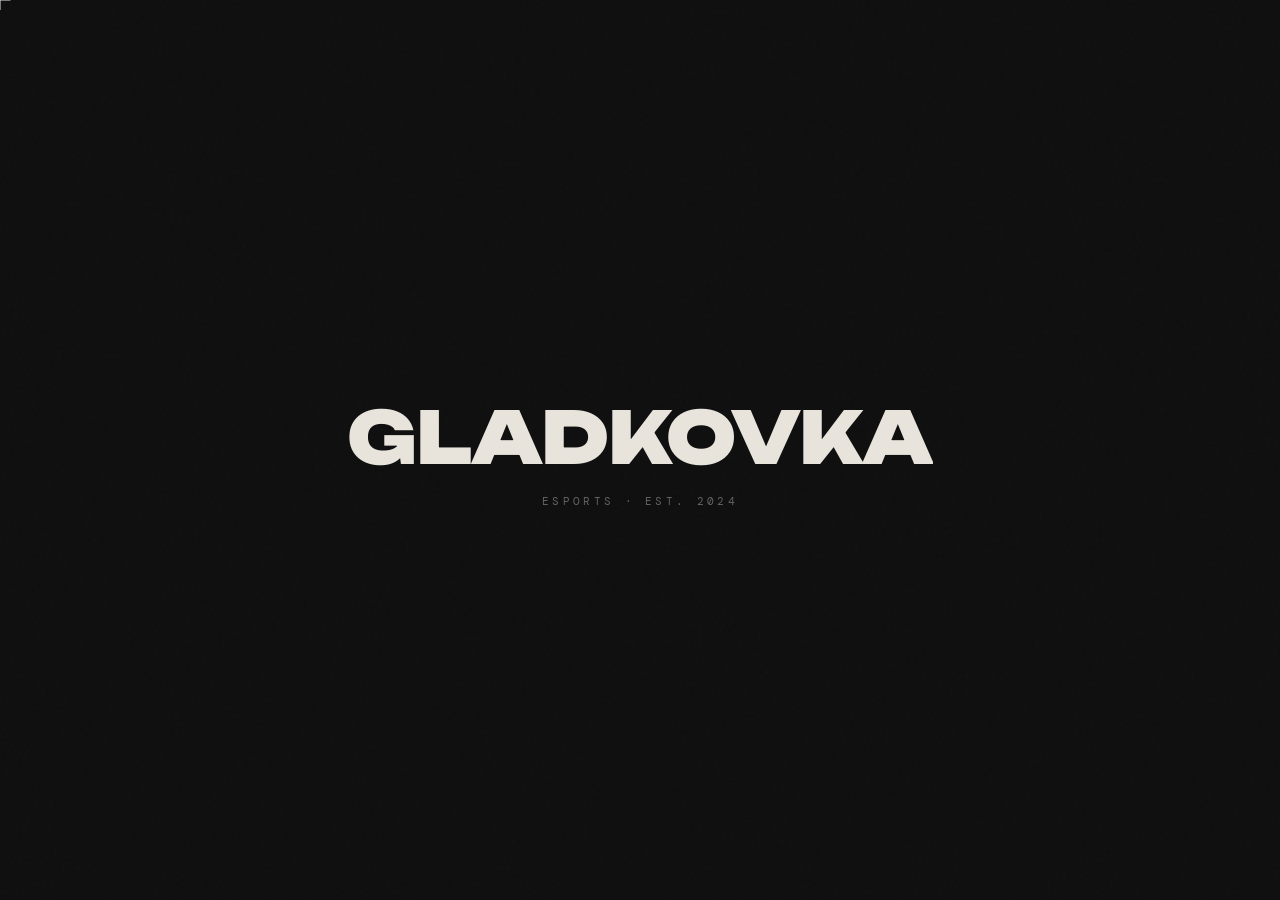
==== commit 2db2920b: "Update index.html" ====
--- a/index.html
+++ b/index.html
@@ -3,427 +3,1115 @@
 <head>
 <meta charset="UTF-8">
 <meta name="viewport" content="width=device-width, initial-scale=1.0">
-<title>GLADKOVKA TEAM</title>
-<link href="https://fonts.googleapis.com/css2?family=Rajdhani:wght@300;400;500;600;700&family=Bebas+Neue&family=Share+Tech+Mono&display=swap" rel="stylesheet">
+<title>GLADKOVKA</title>
+<link href="https://fonts.googleapis.com/css2?family=DM+Mono:ital,wght@0,300;0,400;0,500;1,300&family=Unbounded:wght@200;400;700;900&display=swap" rel="stylesheet">
 <style>
-:root{
-  --primary:#00ff41;--g2:#00cc33;--gold:#ffc200;--red:#ff2244;
-  --bg:#030a03;--card:rgba(0,255,65,0.04);--border:rgba(0,255,65,0.15);--loss:#ff2244;
-}
-*{margin:0;padding:0;box-sizing:border-box;}html{scroll-behavior:smooth;}
-body{background:var(--bg);color:#fff;font-family:'Rajdhani',sans-serif;overflow-x:hidden;cursor:none;}
-.cursor{position:fixed;width:12px;height:12px;background:var(--primary);border-radius:50%;pointer-events:none;z-index:9999;transition:transform 0.1s;mix-blend-mode:difference;}
-.cursor-ring{position:fixed;width:36px;height:36px;border:1px solid var(--primary);border-radius:50%;pointer-events:none;z-index:9998;transition:all 0.15s ease;opacity:0.6;}
-body::before{content:'';position:fixed;top:0;left:0;width:100%;height:100%;background:repeating-linear-gradient(0deg,transparent,transparent 2px,rgba(0,0,0,0.08) 2px,rgba(0,0,0,0.08) 4px);pointer-events:none;z-index:1000;}
-.grid-bg{position:fixed;top:0;left:0;width:100%;height:100%;background-image:linear-gradient(rgba(0,255,65,0.04) 1px,transparent 1px),linear-gradient(90deg,rgba(0,255,65,0.04) 1px,transparent 1px);background-size:60px 60px;pointer-events:none;z-index:0;animation:gridMove 20s linear infinite;}
-@keyframes gridMove{from{background-position:0 0;}to{background-position:60px 60px;}}
-.particles{position:fixed;top:0;left:0;width:100%;height:100%;pointer-events:none;z-index:1;overflow:hidden;}
-.p{position:absolute;width:2px;height:2px;background:var(--primary);border-radius:50%;opacity:0;animation:fall linear infinite;}
-@keyframes fall{0%{opacity:0;transform:translateY(-10px);}10%{opacity:1;}90%{opacity:0.3;}100%{opacity:0;transform:translateY(100vh);}}
-.site{position:relative;z-index:2;min-height:100vh;}
-#home{min-height:100vh;display:flex;flex-direction:column;justify-content:center;align-items:center;position:relative;padding:20px 20px 60px;}
-.hero-bg-text{position:absolute;font-family:'Bebas Neue';font-size:clamp(80px,18vw,200px);color:rgba(0,255,65,0.03);letter-spacing:20px;user-select:none;animation:bgTextFloat 8s ease-in-out infinite;white-space:nowrap;}
-@keyframes bgTextFloat{0%,100%{transform:translateY(0);}50%{transform:translateY(-20px);}}
-.logo-wrap{position:relative;margin-bottom:20px;}
-.logo-wrap img{width:140px;height:140px;object-fit:contain;filter:drop-shadow(0 0 30px var(--primary)) drop-shadow(0 0 60px rgba(0,255,65,0.4));animation:logoFloat 3s ease-in-out infinite;}
-@keyframes logoFloat{0%,100%{transform:translateY(0) rotate(0deg);}50%{transform:translateY(-8px) rotate(2deg);}}
-.logo-ring{position:absolute;top:50%;left:50%;width:180px;height:180px;transform:translate(-50%,-50%);border:1px solid rgba(0,255,65,0.3);border-radius:50%;animation:spin 8s linear infinite;}
-.logo-ring::before{content:'';position:absolute;top:-3px;left:50%;width:6px;height:6px;background:var(--primary);border-radius:50%;box-shadow:0 0 10px var(--primary);}
-@keyframes spin{from{transform:translate(-50%,-50%) rotate(0deg);}to{transform:translate(-50%,-50%) rotate(360deg);}}
-.hero-title{font-family:'Bebas Neue';font-size:clamp(48px,12vw,110px);letter-spacing:clamp(5px,2vw,20px);line-height:1;position:relative;margin-bottom:5px;}
-.hero-title span{display:inline-block;background:linear-gradient(180deg,#fff 0%,var(--primary) 60%,var(--g2) 100%);-webkit-background-clip:text;-webkit-text-fill-color:transparent;background-clip:text;filter:drop-shadow(0 0 20px rgba(0,255,65,0.5));}
-.hero-sub{font-family:'Share Tech Mono';font-size:clamp(10px,2vw,13px);color:var(--primary);letter-spacing:4px;margin-bottom:40px;opacity:0.7;}
-.hero-stats{display:flex;gap:clamp(20px,5vw,50px);margin-bottom:50px;flex-wrap:wrap;justify-content:center;}
-.stat-item{text-align:center;}
-.stat-num{font-family:'Bebas Neue';font-size:clamp(28px,6vw,48px);color:var(--primary);display:block;text-shadow:0 0 20px var(--primary);}
-.stat-label{font-family:'Share Tech Mono';font-size:10px;color:rgba(255,255,255,0.4);letter-spacing:2px;}
-.glitch{position:relative;}
-.glitch::before,.glitch::after{content:attr(data-text);position:absolute;top:0;left:0;width:100%;height:100%;background:linear-gradient(180deg,#fff,var(--primary));-webkit-background-clip:text;-webkit-text-fill-color:transparent;background-clip:text;}
-.glitch::before{left:2px;animation:glitch1 3s infinite;clip-path:polygon(0 0,100% 0,100% 35%,0 35%);}
-.glitch::after{left:-2px;animation:glitch2 3s infinite;clip-path:polygon(0 65%,100% 65%,100% 100%,0 100%);}
-@keyframes glitch1{0%,90%,100%{transform:none;opacity:0;}91%{transform:translate(-2px,1px);opacity:0.8;filter:hue-rotate(90deg);}93%{transform:translate(2px,-1px);opacity:0.8;}95%{transform:none;opacity:0;}}
-@keyframes glitch2{0%,93%,100%{transform:none;opacity:0;}94%{transform:translate(2px,2px);opacity:0.6;filter:hue-rotate(-90deg);}96%{transform:translate(-2px,-1px);opacity:0.6;}98%{transform:none;opacity:0;}}
-
-/* NAV GRID */
-.nav-grid{display:grid;grid-template-columns:repeat(3,1fr);gap:10px;width:100%;max-width:700px;}
-.nav-btn{position:relative;overflow:hidden;background:var(--card);border:1px solid var(--border);padding:clamp(12px,2.5vw,18px) 8px;color:#fff;font-family:'Rajdhani';font-weight:700;font-size:clamp(10px,1.8vw,13px);letter-spacing:1.5px;text-align:center;cursor:pointer;transition:all 0.3s;text-transform:uppercase;text-decoration:none;display:flex;align-items:center;justify-content:center;flex-direction:column;gap:5px;backdrop-filter:blur(10px);}
-.nav-btn .btn-icon{font-size:clamp(16px,3.5vw,22px);display:block;line-height:1;}
-.nav-btn .btn-img{width:clamp(22px,4vw,30px);height:clamp(22px,4vw,30px);object-fit:contain;display:block;filter:drop-shadow(0 0 4px var(--primary));transition:0.3s;}
-.nav-btn::before{content:'';position:absolute;inset:0;background:linear-gradient(135deg,transparent 40%,rgba(0,255,65,0.08));opacity:0;transition:0.3s;}
-.nav-btn::after{content:'';position:absolute;bottom:0;left:0;width:0;height:2px;background:var(--primary);transition:width 0.3s;}
-.nav-btn:hover{border-color:var(--primary);transform:translateY(-3px);color:var(--primary);}
-.nav-btn:hover::before{opacity:1;}
-.nav-btn:hover::after{width:100%;}
-.nav-btn:hover .btn-img{filter:drop-shadow(0 0 8px var(--primary)) brightness(1.2);}
-.nav-btn.tg{grid-column:span 3;background:rgba(0,136,212,0.08);border-color:rgba(0,136,212,0.3);color:#29b6f6;}
-.nav-btn.tg:hover{border-color:#29b6f6;color:#fff;}
-.nav-btn.tg::after{background:#29b6f6;}
-.nav-btn.yt{background:rgba(255,0,0,0.06);border-color:rgba(255,0,0,0.2);color:#ff4444;}
-.nav-btn.yt:hover{border-color:#ff4444;color:#fff;}
-.nav-btn.yt::after{background:#ff4444;}
-.nav-btn.tt{background:rgba(255,0,80,0.06);border-color:rgba(255,0,80,0.2);color:#ff0050;}
-.nav-btn.tt:hover{border-color:#ff0050;color:#fff;}
-.nav-btn.tt::after{background:#ff0050;}
-.nav-btn.donate{grid-column:span 2;background:rgba(255,194,0,0.06);border-color:rgba(255,194,0,0.3);color:var(--gold);}
-.nav-btn.donate:hover{border-color:var(--gold);color:#fff;}
-.nav-btn.donate::after{background:var(--gold);}
-.nav-btn.dota-btn{background:rgba(180,60,255,0.06);border-color:rgba(180,60,255,0.2);color:#b43cff;}
-.nav-btn.dota-btn:hover{border-color:#b43cff;color:#fff;}
-.nav-btn.dota-btn::after{background:#b43cff;}
-.nav-btn.legion-btn{background:rgba(255,106,0,0.06);border-color:rgba(255,106,0,0.25);color:#ff6a00;}
-.nav-btn.legion-btn:hover{border-color:#ff6a00;color:#fff;}
-.nav-btn.legion-btn::after{background:#ff6a00;}
-.nav-btn.legion-btn .btn-img{filter:drop-shadow(0 0 4px #ff6a00);}
-.nav-btn.legion-btn:hover .btn-img{filter:drop-shadow(0 0 10px #ff6a00) brightness(1.2);}
-
-/* SPONSORS */
-.sponsors-strip{position:fixed;bottom:0;left:0;right:0;display:flex;justify-content:center;align-items:center;gap:20px;background:rgba(0,0,0,0.9);border-top:1px solid var(--border);padding:8px 20px;z-index:500;backdrop-filter:blur(20px);}
-.sponsor-item{display:flex;align-items:center;gap:8px;opacity:0.6;transition:0.3s;}
-.sponsor-item:hover{opacity:1;}
-.sponsor-item img{height:28px;width:auto;filter:brightness(0.8);}
-.sponsor-label{font-family:'Share Tech Mono';font-size:8px;color:var(--primary);letter-spacing:2px;}
-
-/* SECTIONS */
-.section{display:none;min-height:100vh;padding:clamp(20px,5vw,60px) clamp(15px,5vw,40px);max-width:1100px;margin:0 auto;}
-.section.active{display:block;animation:sectionIn 0.5s cubic-bezier(0.16,1,0.3,1);}
-@keyframes sectionIn{from{opacity:0;transform:translateY(30px) scale(0.98);}to{opacity:1;transform:translateY(0) scale(1);}}
-.sec-header{display:flex;justify-content:space-between;align-items:center;margin-bottom:clamp(25px,5vw,50px);padding-bottom:15px;border-bottom:1px solid var(--border);position:relative;gap:12px;flex-wrap:wrap;}
-.sec-header::after{content:'';position:absolute;bottom:-1px;left:0;width:80px;height:2px;background:var(--primary);}
-.sec-header.legion-header::after{background:#ff6a00;}
-.sec-title{font-family:'Bebas Neue';font-size:clamp(24px,7vw,52px);letter-spacing:4px;background:linear-gradient(90deg,#fff,var(--primary));-webkit-background-clip:text;-webkit-text-fill-color:transparent;background-clip:text;}
-.sec-title-wrap{display:flex;align-items:center;gap:12px;}
-.back-btn{display:flex;align-items:center;gap:8px;background:transparent;border:1px solid var(--border);color:var(--primary);padding:10px 20px;font-family:'Share Tech Mono';font-size:11px;letter-spacing:2px;cursor:pointer;transition:0.3s;text-decoration:none;white-space:nowrap;flex-shrink:0;}
-.back-btn:hover{background:var(--primary);color:#000;border-color:var(--primary);}
-.back-btn.legion{border-color:rgba(255,106,0,0.4);color:#ff6a00;}
-.back-btn.legion:hover{background:#ff6a00;color:#000;border-color:#ff6a00;}
-
-/* ROSTER */
-.roster-grid{display:grid;grid-template-columns:repeat(auto-fill,minmax(190px,1fr));gap:clamp(12px,3vw,22px);}
-.player-card{position:relative;overflow:hidden;background:#080d08;border:1px solid var(--border);border-radius:4px;cursor:pointer;transition:all 0.4s cubic-bezier(0.16,1,0.3,1);}
-.player-card:hover{border-color:var(--primary);transform:translateY(-8px);box-shadow:0 20px 60px rgba(0,255,65,0.2),0 0 30px rgba(0,255,65,0.1);}
-.player-img-wrap{position:relative;height:clamp(200px,32vw,290px);overflow:hidden;}
-.player-img-wrap img{width:100%;height:100%;object-fit:cover;transition:transform 0.5s;filter:saturate(0.8);}
-.player-card:hover .player-img-wrap img{transform:scale(1.08);filter:saturate(1.1);}
-.player-overlay{position:absolute;inset:0;background:linear-gradient(to top,rgba(0,10,0,0.95) 0%,rgba(0,10,0,0.4) 40%,transparent 70%);}
-.player-scan{position:absolute;top:0;left:0;width:100%;height:3px;background:linear-gradient(90deg,transparent,var(--primary),transparent);opacity:0;animation:scanLine 2s ease-in-out infinite;}
-.player-card:hover .player-scan{opacity:1;}
-@keyframes scanLine{0%{top:0;opacity:0;}10%{opacity:1;}90%{opacity:0.5;}100%{top:100%;opacity:0;}}
-.player-num{position:absolute;top:10px;right:10px;font-family:'Bebas Neue';font-size:30px;color:rgba(0,255,65,0.15);line-height:1;transition:0.3s;}
-.player-card:hover .player-num{color:rgba(0,255,65,0.4);}
-.player-info{padding:clamp(10px,2vw,14px);}
-.player-nick{font-family:'Bebas Neue';font-size:clamp(17px,3vw,22px);letter-spacing:2px;color:#fff;transition:0.3s;}
-.player-card:hover .player-nick{color:var(--primary);}
-.player-role{font-family:'Share Tech Mono';font-size:10px;color:rgba(255,255,255,0.3);letter-spacing:1px;margin-top:3px;}
-.player-tag{display:inline-block;margin-top:8px;padding:3px 8px;border:1px solid var(--border);font-family:'Share Tech Mono';font-size:9px;color:var(--primary);letter-spacing:2px;}
-.pos-badge{position:absolute;top:10px;left:10px;width:28px;height:28px;border-radius:50%;border:2px solid;background:rgba(0,0,0,0.4);display:flex;align-items:center;justify-content:center;font-family:'Bebas Neue';font-size:16px;}
-/* Legion card accent */
-.player-card.legion:hover{border-color:#ff6a00;box-shadow:0 20px 60px rgba(255,106,0,0.15),0 0 30px rgba(255,106,0,0.08);}
-.player-card.legion .player-scan{background:linear-gradient(90deg,transparent,#ff6a00,transparent);}
-.player-card.legion:hover .player-nick{color:#ff6a00;}
-.player-card.legion:hover .player-num{color:rgba(255,106,0,0.4);}
-
-/* MATCH */
-.match-card{position:relative;overflow:hidden;display:flex;justify-content:space-between;align-items:center;padding:clamp(14px,3vw,22px) clamp(15px,4vw,28px);background:rgba(255,255,255,0.02);border:1px solid rgba(255,255,255,0.05);border-radius:4px;transition:all 0.3s;flex-wrap:wrap;gap:10px;margin-bottom:12px;}
-.match-card::before{content:'';position:absolute;left:0;top:0;bottom:0;width:4px;}
-.match-card.win::before{background:linear-gradient(180deg,var(--primary),var(--g2));}
-.match-card.loss::before{background:linear-gradient(180deg,var(--loss),#880000);}
-.match-card:hover{transform:translateX(6px);}
-.match-card.win:hover{background:rgba(0,255,65,0.04);border-color:rgba(0,255,65,0.2);}
-.match-card.loss:hover{background:rgba(255,34,68,0.04);border-color:rgba(255,34,68,0.2);}
-.match-left{display:flex;align-items:center;gap:14px;}
-.match-result-tag{font-family:'Bebas Neue';font-size:clamp(11px,2vw,14px);letter-spacing:2px;padding:4px 10px;border-radius:2px;}
-.win .match-result-tag{background:rgba(0,255,65,0.15);color:var(--primary);}
-.loss .match-result-tag{background:rgba(255,34,68,0.15);color:var(--loss);}
-.match-vs{display:flex;align-items:center;gap:10px;flex-wrap:wrap;}
-.match-team-name{font-family:'Rajdhani';font-weight:700;font-size:clamp(13px,3vw,17px);letter-spacing:1px;}
-.vs-dot{color:rgba(255,255,255,0.2);font-family:'Share Tech Mono';font-size:11px;}
-.match-score-wrap{font-family:'Bebas Neue';font-size:clamp(20px,5vw,34px);letter-spacing:4px;}
-.win .match-score-wrap{color:var(--primary);text-shadow:0 0 15px rgba(0,255,65,0.5);}
-.loss .match-score-wrap{color:var(--loss);}
-
-/* DONATE */
-.donate-wrap{display:flex;flex-direction:column;align-items:center;justify-content:center;min-height:60vh;gap:30px;text-align:center;}
-.donate-box{position:relative;overflow:hidden;border:1px solid rgba(255,194,0,0.3);border-radius:8px;padding:clamp(30px,6vw,60px) clamp(20px,5vw,80px);background:rgba(255,194,0,0.03);max-width:500px;width:100%;}
-.donate-title{font-family:'Bebas Neue';font-size:clamp(28px,7vw,48px);letter-spacing:4px;color:var(--gold);margin-bottom:10px;text-shadow:0 0 30px rgba(255,194,0,0.4);}
-.donate-sub{font-family:'Share Tech Mono';font-size:12px;color:rgba(255,255,255,0.4);letter-spacing:2px;margin-bottom:30px;}
-.donate-btn{display:inline-flex;align-items:center;gap:10px;padding:clamp(14px,3vw,18px) clamp(30px,6vw,60px);background:linear-gradient(135deg,var(--gold),#ff9900);color:#000;font-family:'Bebas Neue';font-size:clamp(14px,3vw,20px);letter-spacing:4px;text-decoration:none;border-radius:4px;transition:all 0.3s;}
-.donate-btn:hover{transform:scale(1.05) translateY(-3px);box-shadow:0 20px 50px rgba(255,194,0,0.4);}
-
-/* LOADER */
-#loader{position:fixed;inset:0;background:#000;display:flex;flex-direction:column;align-items:center;justify-content:center;z-index:9000;transition:opacity 0.8s,visibility 0.8s;}
-#loader.hide{opacity:0;visibility:hidden;pointer-events:none;}
-.loader-text{font-family:'Bebas Neue';font-size:clamp(32px,8vw,64px);letter-spacing:8px;color:var(--primary);text-shadow:0 0 30px var(--primary);animation:loaderPulse 0.5s ease-in-out infinite alternate;}
-@keyframes loaderPulse{from{opacity:0.3;}to{opacity:1;}}
-.loader-bar-wrap{width:200px;height:2px;background:rgba(255,255,255,0.1);margin-top:20px;overflow:hidden;}
-.loader-bar{height:100%;background:var(--primary);width:0%;animation:loadFill 1.5s ease forwards;box-shadow:0 0 10px var(--primary);}
-@keyframes loadFill{to{width:100%;}}
-.orb{position:fixed;border-radius:50%;pointer-events:none;filter:blur(80px);opacity:0.12;animation:orbFloat 15s ease-in-out infinite;}
-.orb1{width:400px;height:400px;background:var(--primary);top:-100px;left:-100px;}
-.orb2{width:300px;height:300px;background:#004400;bottom:-100px;right:-50px;animation-delay:-7s;}
-@keyframes orbFloat{0%,100%{transform:translate(0,0);}33%{transform:translate(30px,-20px);}66%{transform:translate(-20px,30px);}}
-.corner-decor{position:fixed;pointer-events:none;z-index:10;border-color:rgba(0,255,65,0.2);border-style:solid;width:40px;height:40px;}
-.corner-tl{top:15px;left:15px;border-width:2px 0 0 2px;}
-.corner-tr{top:15px;right:15px;border-width:2px 2px 0 0;}
-.corner-bl{bottom:50px;left:15px;border-width:0 0 2px 2px;}
-.corner-br{bottom:50px;right:15px;border-width:0 2px 2px 0;}
-.hud-time{position:fixed;top:20px;left:50%;transform:translateX(-50%);font-family:'Share Tech Mono';font-size:11px;color:rgba(0,255,65,0.4);letter-spacing:3px;z-index:10;pointer-events:none;}
-.dota-pos{position:absolute;display:flex;flex-direction:column;align-items:center;gap:3px;cursor:pointer;transition:0.3s;}
-.dota-pos:hover{transform:scale(1.1);}
-.dota-pos-num{width:34px;height:34px;border-radius:50%;border:2px solid;display:flex;align-items:center;justify-content:center;font-family:'Bebas Neue';font-size:18px;box-shadow:0 0 12px currentColor;}
-.dota-pos-name{font-family:'Rajdhani';font-weight:700;font-size:clamp(9px,1.8vw,11px);color:#fff;letter-spacing:1px;white-space:nowrap;}
-.dota-pos-role{font-family:'Share Tech Mono';font-size:clamp(7px,1.5vw,9px);color:rgba(255,255,255,0.4);letter-spacing:1px;white-space:nowrap;}
-
-@media(max-width:640px){
-  .nav-grid{grid-template-columns:repeat(2,1fr);}
-  .nav-btn.tg{grid-column:span 2;}
-  .nav-btn.donate{grid-column:span 2;}
-  .roster-grid{grid-template-columns:repeat(2,1fr);}
-  .match-card{flex-direction:column;align-items:flex-start;}
-  .sponsors-strip{gap:10px;padding:6px 10px;}
-  .sponsor-item img{height:20px;}
-}
-@media(max-width:380px){
-  .roster-grid{grid-template-columns:1fr;}
-  .nav-grid{grid-template-columns:1fr;}
-  .nav-btn.tg,.nav-btn.donate{grid-column:span 1;}
+:root {
+  --ink: #e8e4dc;
+  --ink2: rgba(232,228,220,0.4);
+  --ink3: rgba(232,228,220,0.12);
+  --paper: #0e0e0f;
+  --paper2: #141415;
+  --line: rgba(232,228,220,0.08);
+  --accent: #e8e4dc;
+  --red: #d94f3d;
+  --green: #3dbd7a;
+  --gold: #c9a84c;
+  --blue: #4a9eff;
+  --orange: #e07840;
+}
+
+* { margin: 0; padding: 0; box-sizing: border-box; }
+
+html { scroll-behavior: smooth; }
+
+body {
+  background: var(--paper);
+  color: var(--ink);
+  font-family: 'DM Mono', monospace;
+  overflow-x: hidden;
+  cursor: crosshair;
+}
+
+/* ─── NOISE OVERLAY ─── */
+body::after {
+  content: '';
+  position: fixed; inset: 0;
+  background-image: url("data:image/svg+xml,%3Csvg viewBox='0 0 256 256' xmlns='http://www.w3.org/2000/svg'%3E%3Cfilter id='noise'%3E%3CfeTurbulence type='fractalNoise' baseFrequency='0.9' numOctaves='4' stitchTiles='stitch'/%3E%3C/filter%3E%3Crect width='100%25' height='100%25' filter='url(%23noise)' opacity='0.03'/%3E%3C/svg%3E");
+  pointer-events: none; z-index: 9000; opacity: 0.6;
+}
+
+/* ─── CUSTOM CURSOR ─── */
+.cur {
+  position: fixed; width: 1px; height: 20px;
+  background: var(--ink); pointer-events: none;
+  z-index: 9999; transform: translate(-50%, -50%);
+  transition: height 0.2s, opacity 0.2s;
+}
+.cur::after {
+  content: ''; position: absolute; top: 50%; left: -9px;
+  width: 20px; height: 1px; background: var(--ink);
+  transform: translateY(-50%);
+}
+
+/* ─── INTRO LOADER ─── */
+#intro {
+  position: fixed; inset: 0; background: var(--paper);
+  z-index: 8000; display: flex; align-items: center; justify-content: center;
+  transition: opacity 0.8s ease, visibility 0.8s;
+}
+#intro.gone { opacity: 0; visibility: hidden; pointer-events: none; }
+.intro-word {
+  font-family: 'Unbounded'; font-size: clamp(28px, 8vw, 72px);
+  font-weight: 900; letter-spacing: -0.02em;
+  overflow: hidden;
+}
+.intro-word span {
+  display: inline-block;
+  animation: introReveal 0.6s cubic-bezier(0.16,1,0.3,1) both;
+}
+@keyframes introReveal {
+  from { transform: translateY(100%); opacity: 0; }
+  to { transform: translateY(0); opacity: 1; }
+}
+.intro-sub {
+  font-family: 'DM Mono'; font-size: 11px;
+  color: var(--ink2); letter-spacing: 0.3em;
+  margin-top: 12px; text-align: center;
+  animation: fadeUp 0.5s 0.4s both;
+}
+@keyframes fadeUp {
+  from { opacity: 0; transform: translateY(8px); }
+  to { opacity: 1; transform: translateY(0); }
+}
+
+/* ─── HOME ─── */
+#home {
+  min-height: 100vh;
+  display: grid;
+  grid-template-rows: auto 1fr auto;
+  padding: clamp(24px, 5vw, 56px);
+  gap: 0;
+}
+
+/* TOP BAR */
+.topbar {
+  display: flex; justify-content: space-between; align-items: flex-start;
+  padding-bottom: clamp(24px, 4vw, 40px);
+  border-bottom: 1px solid var(--line);
+  margin-bottom: clamp(24px, 4vw, 40px);
+}
+.tb-logo { display: flex; align-items: center; gap: 14px; }
+.tb-logo img {
+  width: 36px; height: 36px; object-fit: contain;
+  filter: brightness(0.9) grayscale(0.3);
+}
+.tb-name {
+  font-family: 'Unbounded'; font-size: 13px; font-weight: 700;
+  letter-spacing: 0.1em; line-height: 1.2;
+}
+.tb-tag {
+  font-size: 9px; color: var(--ink2); letter-spacing: 0.25em; margin-top: 2px;
+}
+.tb-right {
+  display: flex; align-items: center; gap: 24px;
+}
+.tb-stat { text-align: right; }
+.tb-stat-n { font-family: 'Unbounded'; font-size: 18px; font-weight: 700; line-height: 1; }
+.tb-stat-l { font-size: 8px; color: var(--ink2); letter-spacing: 0.2em; margin-top: 3px; }
+.tb-sep { width: 1px; height: 32px; background: var(--line); }
+
+/* MAIN HERO */
+.hero {
+  display: flex; flex-direction: column; justify-content: center;
+  position: relative;
+}
+.hero-index {
+  font-family: 'DM Mono'; font-size: 10px;
+  color: var(--ink2); letter-spacing: 0.3em; margin-bottom: 16px;
+}
+.hero-h {
+  font-family: 'Unbounded';
+  font-size: clamp(52px, 14vw, 160px);
+  font-weight: 900;
+  letter-spacing: -0.04em;
+  line-height: 0.9;
+  position: relative;
+  overflow: hidden;
+}
+.hero-h .line { display: block; overflow: hidden; }
+.hero-h .line span {
+  display: block;
+  animation: lineReveal 0.9s cubic-bezier(0.16,1,0.3,1) both;
+}
+.hero-h .line:nth-child(2) span { animation-delay: 0.08s; }
+@keyframes lineReveal {
+  from { transform: translateY(105%); }
+  to { transform: translateY(0); }
+}
+.hero-sub-row {
+  display: flex; align-items: center; gap: 20px;
+  margin-top: clamp(20px, 3vw, 32px);
+}
+.hero-sub-text {
+  font-size: 11px; color: var(--ink2); letter-spacing: 0.25em;
+  text-transform: uppercase;
+}
+.hero-sub-line { flex: 1; height: 1px; background: var(--line); }
+
+/* NAV */
+.nav-row {
+  display: grid;
+  grid-template-columns: repeat(4, 1fr);
+  border-top: 1px solid var(--line);
+  margin-top: clamp(24px, 4vw, 48px);
+}
+.nav-item {
+  padding: clamp(16px, 3vw, 24px) clamp(12px, 2vw, 20px);
+  border-right: 1px solid var(--line);
+  cursor: pointer;
+  transition: background 0.2s;
+  text-decoration: none; color: var(--ink);
+  display: flex; flex-direction: column; gap: 6px;
+  position: relative; overflow: hidden;
+}
+.nav-item:last-child { border-right: none; }
+.nav-item::after {
+  content: ''; position: absolute; bottom: 0; left: 0;
+  width: 0; height: 2px; background: var(--ink);
+  transition: width 0.3s cubic-bezier(0.16,1,0.3,1);
+}
+.nav-item:hover { background: var(--paper2); }
+.nav-item:hover::after { width: 100%; }
+.nav-num {
+  font-family: 'DM Mono'; font-size: 9px;
+  color: var(--ink2); letter-spacing: 0.2em;
+}
+.nav-label {
+  font-family: 'Unbounded'; font-size: clamp(9px, 1.5vw, 12px);
+  font-weight: 700; letter-spacing: 0.05em;
+  text-transform: uppercase; line-height: 1.2;
+}
+.nav-arrow { margin-top: auto; font-size: 14px; color: var(--ink2); transition: 0.2s; }
+.nav-item:hover .nav-arrow { color: var(--ink); transform: translateX(4px); }
+
+/* Accent nav items */
+.nav-item.socials-nav .nav-label { color: var(--green); }
+.nav-item.socials-nav::after { background: var(--green); }
+
+/* ─── SOCIALS PAGE ─── */
+.socials-grid {
+  display: grid;
+  grid-template-columns: 1fr 1fr;
+  gap: 1px;
+  background: var(--line);
+  border: 1px solid var(--line);
+}
+.soc-card {
+  background: var(--paper);
+  padding: clamp(28px, 5vw, 52px) clamp(24px, 4vw, 40px);
+  text-decoration: none; color: var(--ink);
+  display: flex; flex-direction: column; gap: 14px;
+  transition: background 0.2s; position: relative; overflow: hidden;
+}
+.soc-card:hover { background: var(--paper2); }
+.soc-card::after {
+  content: ''; position: absolute; bottom: 0; left: 0;
+  width: 0; height: 2px;
+  transition: width 0.35s cubic-bezier(0.16,1,0.3,1);
+}
+.soc-card:hover::after { width: 100%; }
+.soc-card.tg::after  { background: var(--blue); }
+.soc-card.tt::after  { background: #ff0050; }
+.soc-card.ig::after  { background: #e1306c; }
+.soc-card.tw::after  { background: #9147ff; }
+.soc-card.yt::after  { background: #ff4444; }
+.soc-platform {
+  font-family: 'DM Mono'; font-size: 9px;
+  letter-spacing: 0.35em; color: var(--ink2);
+}
+.soc-handle {
+  font-family: 'Unbounded'; font-size: clamp(16px, 3vw, 28px);
+  font-weight: 700; letter-spacing: -0.02em; line-height: 1;
+  transition: color 0.2s;
+}
+.soc-card.tg:hover .soc-handle  { color: var(--blue); }
+.soc-card.tt:hover .soc-handle  { color: #ff0050; }
+.soc-card.ig:hover .soc-handle  { color: #e1306c; }
+.soc-card.tw:hover .soc-handle  { color: #9147ff; }
+.soc-card.yt:hover .soc-handle  { color: #ff4444; }
+.soc-url {
+  font-family: 'DM Mono'; font-size: 10px;
+  color: var(--ink2); letter-spacing: 0.1em;
+  margin-top: auto;
+}
+.soc-arrow {
+  font-size: 20px; color: var(--ink2); transition: 0.2s;
+  margin-top: 8px;
+}
+.soc-card:hover .soc-arrow { color: var(--ink); transform: translateX(6px); }
+.soc-bg-num {
+  position: absolute; bottom: -16px; right: 12px;
+  font-family: 'Unbounded'; font-size: clamp(56px, 12vw, 96px);
+  font-weight: 900; color: var(--ink3); line-height: 1;
+  pointer-events: none; transition: color 0.2s;
+}
+.soc-card:hover .soc-bg-num { color: rgba(232,228,220,0.06); }
+@media(max-width:700px){.socials-grid{grid-template-columns:1fr;}}
+
+/* ─── SECTIONS ─── */
+.section {
+  display: none; min-height: 100vh;
+  padding: clamp(24px, 5vw, 56px);
+  animation: secIn 0.5s cubic-bezier(0.16,1,0.3,1);
+}
+.section.active { display: block; }
+@keyframes secIn {
+  from { opacity: 0; transform: translateY(16px); }
+  to { opacity: 1; transform: translateY(0); }
+}
+
+/* SECTION HEADER */
+.sec-top {
+  display: flex; justify-content: space-between; align-items: flex-end;
+  padding-bottom: clamp(16px, 3vw, 28px);
+  border-bottom: 1px solid var(--line);
+  margin-bottom: clamp(24px, 4vw, 48px);
+  gap: 16px; flex-wrap: wrap;
+}
+.sec-num {
+  font-family: 'DM Mono'; font-size: 10px;
+  color: var(--ink2); letter-spacing: 0.25em; margin-bottom: 8px;
+}
+.sec-h {
+  font-family: 'Unbounded'; font-size: clamp(28px, 7vw, 72px);
+  font-weight: 900; letter-spacing: -0.03em; line-height: 0.95;
+}
+.back {
+  font-family: 'DM Mono'; font-size: 11px; letter-spacing: 0.2em;
+  color: var(--ink2); cursor: pointer; text-decoration: none;
+  display: flex; align-items: center; gap: 8px;
+  transition: color 0.2s; white-space: nowrap; padding-bottom: 4px;
+  border: none; background: none;
+}
+.back:hover { color: var(--ink); }
+.back::before { content: '←'; }
+
+/* ─── ROSTER PICKER ─── */
+.rp-wrap {
+  display: grid;
+  grid-template-columns: repeat(2, 1fr);
+  gap: 1px;
+  background: var(--line);
+  border: 1px solid var(--line);
+  margin-bottom: 1px;
+}
+.rp-tile {
+  background: var(--paper);
+  padding: clamp(24px, 5vw, 48px) clamp(20px, 4vw, 40px);
+  cursor: pointer; transition: background 0.2s;
+  display: flex; flex-direction: column; gap: 12px;
+  position: relative; overflow: hidden;
+  text-decoration: none; color: var(--ink);
+}
+.rp-tile:hover { background: var(--paper2); }
+.rp-tile-num {
+  font-family: 'Unbounded'; font-size: clamp(48px, 10vw, 96px);
+  font-weight: 900; line-height: 1; color: var(--ink3);
+  position: absolute; bottom: -10px; right: 16px;
+  transition: color 0.3s, transform 0.3s;
+}
+.rp-tile:hover .rp-tile-num { color: rgba(232,228,220,0.08); transform: scale(1.05); }
+.rp-tile-tag {
+  font-family: 'DM Mono'; font-size: 9px;
+  letter-spacing: 0.3em; color: var(--ink2);
+}
+.rp-tile-name {
+  font-family: 'Unbounded'; font-size: clamp(14px, 2.5vw, 20px);
+  font-weight: 700; letter-spacing: -0.01em; line-height: 1.1;
+  position: relative; z-index: 1;
+}
+.rp-tile-logo {
+  width: 28px; height: 28px; object-fit: contain;
+  opacity: 0.7; transition: opacity 0.2s;
+}
+.rp-tile:hover .rp-tile-logo { opacity: 1; }
+.rp-tile-arrow {
+  font-size: 18px; color: var(--ink2); transition: 0.2s;
+  position: relative; z-index: 1; margin-top: auto;
+}
+.rp-tile:hover .rp-tile-arrow { color: var(--ink); transform: translateX(6px); }
+.rp-tile.leg .rp-tile-name { color: var(--orange); }
+.rp-tile.leg:hover { background: rgba(224,120,64,0.04); }
+.rp-tile.acad .rp-tile-name { color: var(--blue); }
+.rp-tile.acad:hover { background: rgba(74,158,255,0.04); }
+.rp-tile.sub .rp-tile-name { color: var(--ink2); }
+
+/* ─── PLAYERS ─── */
+.players-table {
+  width: 100%;
+  border-collapse: collapse;
+}
+.players-table tr {
+  border-bottom: 1px solid var(--line);
+  cursor: pointer; transition: background 0.15s;
+}
+.players-table tr:first-child { border-top: 1px solid var(--line); }
+.players-table tr:hover { background: var(--paper2); }
+.players-table td {
+  padding: clamp(14px, 2.5vw, 22px) clamp(10px, 2vw, 20px);
+  vertical-align: middle;
+}
+.pt-num {
+  font-family: 'DM Mono'; font-size: 10px; color: var(--ink2);
+  letter-spacing: 0.15em; width: 40px;
+}
+.pt-avatar {
+  width: clamp(44px, 8vw, 64px); padding-right: 16px;
+}
+.pt-avatar img {
+  width: clamp(44px, 8vw, 64px); height: clamp(44px, 8vw, 64px);
+  object-fit: cover; display: block;
+  filter: grayscale(0.4) contrast(1.05);
+  transition: filter 0.3s;
+}
+tr:hover .pt-avatar img { filter: grayscale(0) contrast(1.1); }
+.pt-name {
+  font-family: 'Unbounded'; font-size: clamp(14px, 2.5vw, 20px);
+  font-weight: 700; letter-spacing: -0.01em;
+}
+.pt-role {
+  font-family: 'DM Mono'; font-size: 10px;
+  color: var(--ink2); letter-spacing: 0.2em; margin-top: 4px;
+}
+.pt-tag {
+  font-family: 'DM Mono'; font-size: 9px; letter-spacing: 0.2em;
+  padding: 4px 10px; border: 1px solid var(--ink3);
+  text-align: center; white-space: nowrap;
+  color: var(--ink2);
+}
+.pt-tag.active { border-color: rgba(61,189,122,0.4); color: var(--green); }
+.pt-tag.legion { border-color: rgba(224,120,64,0.4); color: var(--orange); }
+.pt-tag.acad { border-color: rgba(74,158,255,0.4); color: var(--blue); }
+.pt-tag.sub { border-color: rgba(0,204,255,0.3); color: #00ccff; }
+.pt-tag.media { border-color: rgba(255,100,0,0.3); color: #ff6400; }
+.pt-tag.pos1 { border-color: rgba(61,189,122,0.4); color: var(--green); }
+.pt-tag.pos2 { border-color: rgba(201,168,76,0.4); color: var(--gold); }
+.pt-tag.pos3 { border-color: rgba(74,158,255,0.4); color: var(--blue); }
+.pt-tag.pos4 { border-color: rgba(180,60,255,0.4); color: #b43cff; }
+.pt-tag.pos5 { border-color: rgba(213,61,61,0.4); color: #d53d3d; }
+.pt-arr { color: var(--ink3); font-size: 16px; text-align: right; transition: 0.2s; }
+tr:hover .pt-arr { color: var(--ink2); }
+
+/* Placeholder avatar */
+.pt-placeholder {
+  width: clamp(44px, 8vw, 64px); height: clamp(44px, 8vw, 64px);
+  background: var(--paper2);
+  border: 1px solid var(--line);
+  display: flex; align-items: center; justify-content: center;
+  font-family: 'Unbounded'; font-size: 16px; font-weight: 700;
+  color: var(--ink3);
+}
+
+/* ─── MATCHES ─── */
+.matches-list { display: flex; flex-direction: column; }
+.match-row {
+  display: flex; align-items: center; justify-content: space-between;
+  padding: clamp(16px, 2.5vw, 24px) 0;
+  border-bottom: 1px solid var(--line);
+  gap: 16px; flex-wrap: wrap;
+  transition: background 0.15s;
+}
+.match-row:first-child { border-top: 1px solid var(--line); }
+.match-row:hover { background: var(--paper2); padding-left: 12px; padding-right: 12px; margin: 0 -12px; }
+.match-res {
+  font-family: 'DM Mono'; font-size: 9px; letter-spacing: 0.3em;
+  padding: 4px 10px; border: 1px solid;
+  min-width: 52px; text-align: center;
+}
+.match-res.win { border-color: rgba(61,189,122,0.5); color: var(--green); }
+.match-res.loss { border-color: rgba(213,61,61,0.4); color: var(--red); }
+.match-teams {
+  flex: 1;
+  font-family: 'Unbounded'; font-size: clamp(13px, 2.5vw, 18px);
+  font-weight: 700; letter-spacing: -0.01em;
+}
+.match-vs { color: var(--ink2); font-weight: 200; margin: 0 8px; }
+.match-opp { color: var(--ink2); }
+.match-score {
+  font-family: 'Unbounded'; font-size: clamp(18px, 4vw, 28px);
+  font-weight: 900; letter-spacing: -0.02em;
+  min-width: 70px; text-align: right;
+}
+.match-score.win { color: var(--green); }
+.match-score.loss { color: var(--red); }
+
+/* ─── DOTA ─── */
+.dota-grid { display: grid; grid-template-columns: 1fr 1fr; gap: 1px; background: var(--line); border: 1px solid var(--line); margin-bottom: 32px; }
+.dota-map-cell { background: var(--paper); padding: clamp(16px, 3vw, 28px); display: flex; align-items: center; gap: 16px; }
+.dota-map-cell:hover { background: var(--paper2); }
+.dota-pos-badge {
+  font-family: 'Unbounded'; font-size: 28px; font-weight: 900;
+  width: 48px; height: 48px; display: flex; align-items: center;
+  justify-content: center; border: 1px solid;
+  flex-shrink: 0; line-height: 1;
+}
+.dp1 { border-color: rgba(61,189,122,0.4); color: var(--green); }
+.dp2 { border-color: rgba(201,168,76,0.4); color: var(--gold); }
+.dp3 { border-color: rgba(74,158,255,0.4); color: var(--blue); }
+.dp4 { border-color: rgba(180,60,255,0.4); color: #b43cff; }
+.dp5 { border-color: rgba(213,61,61,0.4); color: var(--red); }
+.dota-cell-info {}
+.dota-cell-name { font-family: 'Unbounded'; font-size: clamp(14px,2.5vw,18px); font-weight: 700; letter-spacing: -0.01em; }
+.dota-cell-role { font-family: 'DM Mono'; font-size: 9px; color: var(--ink2); letter-spacing: 0.2em; margin-top: 4px; }
+.dota-cell-img { width: 56px; height: 56px; object-fit: cover; filter: grayscale(0.5); margin-left: auto; flex-shrink: 0; }
+
+/* ─── DONATE ─── */
+.donate-block {
+  display: grid; grid-template-columns: 1fr 1fr;
+  gap: 1px; background: var(--line); border: 1px solid var(--line);
+}
+.donate-left { background: var(--paper); padding: clamp(32px, 6vw, 64px) clamp(24px, 5vw, 48px); }
+.donate-right {
+  background: var(--paper2); padding: clamp(32px, 6vw, 64px) clamp(24px, 5vw, 48px);
+  display: flex; flex-direction: column; justify-content: center; align-items: flex-start; gap: 24px;
+}
+.donate-big {
+  font-family: 'Unbounded'; font-size: clamp(32px, 8vw, 80px);
+  font-weight: 900; letter-spacing: -0.03em; line-height: 0.95;
+  color: var(--gold); margin-bottom: 16px;
+}
+.donate-note { font-family: 'DM Mono'; font-size: 11px; color: var(--ink2); letter-spacing: 0.15em; line-height: 1.6; }
+.donate-link {
+  display: inline-flex; align-items: center; gap: 12px;
+  font-family: 'Unbounded'; font-size: 13px; font-weight: 700;
+  letter-spacing: 0.05em; text-decoration: none; color: var(--paper);
+  background: var(--gold); padding: 16px 28px;
+  transition: all 0.2s;
+}
+.donate-link:hover { background: var(--ink); transform: translateX(4px); }
+.donate-link::after { content: '→'; }
+
+/* ─── SPONSORS ─── */
+.sponsors {
+  position: fixed; bottom: 0; left: 0; right: 0;
+  display: flex; align-items: center; justify-content: center; gap: 28px;
+  padding: 10px 24px;
+  background: rgba(14,14,15,0.95);
+  border-top: 1px solid var(--line);
+  z-index: 500; backdrop-filter: blur(12px);
+}
+.sp-label { font-family: 'DM Mono'; font-size: 8px; color: var(--ink2); letter-spacing: 0.3em; }
+.sp-item img { height: 22px; width: auto; opacity: 0.5; filter: grayscale(1); transition: 0.2s; }
+.sp-item:hover img { opacity: 0.9; filter: grayscale(0); }
+.sp-div { width: 1px; height: 16px; background: var(--line); }
+
+/* ─── SOCIAL LINKS ─── */
+.socials-row {
+  display: flex; gap: 1px; background: var(--line);
+  border: 1px solid var(--line); border-top: none; margin-bottom: 48px;
+}
+.soc-link {
+  flex: 1; padding: clamp(12px, 2vw, 18px) 16px;
+  background: var(--paper); text-decoration: none; color: var(--ink2);
+  font-family: 'DM Mono'; font-size: 10px; letter-spacing: 0.2em;
+  display: flex; align-items: center; justify-content: space-between;
+  transition: 0.2s;
+}
+.soc-link:hover { background: var(--paper2); color: var(--ink); }
+.soc-link.tg:hover { color: var(--blue); }
+.soc-link.yt:hover { color: #ff4444; }
+.soc-link.tt:hover { color: #ff0050; }
+
+/* ─── RESPONSIVE ─── */
+@media (max-width: 700px) {
+  .nav-row { grid-template-columns: repeat(2, 1fr); }
+  .nav-item:nth-child(2) { border-right: none; }
+  .nav-item:nth-child(3) { border-right: 1px solid var(--line); }
+  .rp-wrap { grid-template-columns: 1fr; }
+  .dota-grid { grid-template-columns: 1fr; }
+  .donate-block { grid-template-columns: 1fr; }
+  .tb-right { display: none; }
+  .players-table .pt-tag { display: none; }
+  .players-table .pt-arr { display: none; }
+  .socials-row { flex-direction: column; }
+}
+@media (max-width: 480px) {
+  .nav-row { grid-template-columns: 1fr 1fr; }
+  .match-row:hover { padding-left: 0; padding-right: 0; margin: 0; }
 }
 </style>
 </head>
 <body>
 
-<div class="cursor" id="cursor"></div>
-<div class="cursor-ring" id="cursorRing"></div>
-<div id="loader"><div class="loader-text">GLADKOVKA</div><div class="loader-bar-wrap"><div class="loader-bar"></div></div></div>
-<div class="grid-bg"></div>
-<div class="orb orb1"></div><div class="orb orb2"></div>
-<div class="particles" id="particles"></div>
-<div class="corner-decor corner-tl"></div><div class="corner-decor corner-tr"></div>
-<div class="corner-decor corner-bl"></div><div class="corner-decor corner-br"></div>
-<div class="hud-time" id="hudTime">00:00:00</div>
-
-<div class="sponsors-strip">
-  <div class="sponsor-label">SPONSORED BY</div>
-  <div class="sponsor-item"><img src="https://i.imgur.com/AT0ZCfb.png" alt="sponsor"></div>
-  <div class="sponsor-item"><img src="https://i.imgur.com/hNWsLDJ.png" alt="sponsor"></div>
+<div class="cur" id="cur"></div>
+
+<!-- INTRO -->
+<div id="intro">
+  <div style="text-align:center;">
+    <div class="intro-word">
+      <span style="animation-delay:0s">GLADKOVKA</span>
+    </div>
+    <div class="intro-sub">ESPORTS · EST. 2024</div>
+  </div>
 </div>
 
-<div class="site">
-
-<!-- HOME -->
+<!-- SPONSORS -->
+<div class="sponsors">
+  <span class="sp-label">SPONSORS</span>
+  <div class="sp-div"></div>
+  <div class="sp-item"><img src="https://i.imgur.com/AT0ZCfb.png" alt="sp1"></div>
+  <div class="sp-item"><img src="https://i.imgur.com/hNWsLDJ.png" alt="sp2"></div>
+</div>
+
+<!-- ════════════════════════════════ HOME ════════════════════════════════ -->
 <div id="home">
-  <div class="hero-bg-text">GLADKOVKA</div>
-  <div class="logo-wrap">
-    <img src="https://i.imgur.com/S8mBPo9.png" alt="GLADKOVKA">
-    <div class="logo-ring"></div>
-  </div>
-  <h1 class="hero-title glitch" data-text="GLADKOVKA"><span>GLADKOVKA</span></h1>
-  <p class="hero-sub">// ESPORTS TEAM · EST. 2024</p>
-  <div class="hero-stats">
-    <div class="stat-item"><span class="stat-num" data-count="5">5</span><span class="stat-label">ПОБЕД</span></div>
-    <div class="stat-item"><span class="stat-num" data-count="3">3</span><span class="stat-label">ПОРАЖЕНИЙ</span></div>
-    <div class="stat-item"><span class="stat-num" data-count="14">14</span><span class="stat-label">ИГРОКОВ</span></div>
-    <div class="stat-item"><span class="stat-num" data-count="8">8</span><span class="stat-label">МАТЧЕЙ</span></div>
-  </div>
-
-  <div class="nav-grid">
-    <!-- Row 1: TG full width -->
-    <a href="https://t.me/gladkovkateam" target="_blank" class="nav-btn tg">
-      <span class="btn-icon">✈</span>ТЕЛЕГРАМ
+
+  <div class="topbar">
+    <div class="tb-logo">
+      <img src="https://i.imgur.com/S8mBPo9.png" alt="logo">
+      <div>
+        <div class="tb-name">GLADKOVKA</div>
+        <div class="tb-tag">// ESPORTS TEAM</div>
+      </div>
+    </div>
+    <div class="tb-right">
+      <div class="tb-stat">
+        <div class="tb-stat-n">6</div>
+        <div class="tb-stat-l">ПОБЕД</div>
+      </div>
+      <div class="tb-sep"></div>
+      <div class="tb-stat">
+        <div class="tb-stat-n">3</div>
+        <div class="tb-stat-l">ПОРАЖ.</div>
+      </div>
+      <div class="tb-sep"></div>
+      <div class="tb-stat">
+        <div class="tb-stat-n">14</div>
+        <div class="tb-stat-l">ИГРОКОВ</div>
+      </div>
+      <div class="tb-sep"></div>
+      <div class="tb-stat">
+        <div class="tb-stat-n">10</div>
+        <div class="tb-stat-l">МАТЧЕЙ</div>
+      </div>
+    </div>
+  </div>
+
+  <div class="hero">
+    <div class="hero-index">— 001</div>
+    <div class="hero-h">
+      <div class="line"><span>GLAD</span></div>
+      <div class="line"><span>KOVKA</span></div>
+    </div>
+    <div class="hero-sub-row">
+      <span class="hero-sub-text">Ukrainian Esports Collective</span>
+      <div class="hero-sub-line"></div>
+      <span class="hero-sub-text">2024</span>
+    </div>
+  </div>
+
+  <div class="nav-row">
+    <div class="nav-item" onclick="openSection('rosters')">
+      <div class="nav-num">01</div>
+      <div class="nav-label">Составы</div>
+      <div class="nav-arrow">→</div>
+    </div>
+    <div class="nav-item" onclick="openSection('games')">
+      <div class="nav-num">02</div>
+      <div class="nav-label">Матчи</div>
+      <div class="nav-arrow">→</div>
+    </div>
+    <div class="nav-item socials-nav" onclick="openSection('socials')">
+      <div class="nav-num">03</div>
+      <div class="nav-label">Соцсети</div>
+      <div class="nav-arrow">→</div>
+    </div>
+    <div class="nav-item donate" onclick="openSection('donate')">
+      <div class="nav-num">04</div>
+      <div class="nav-label">Донат</div>
+      <div class="nav-arrow">→</div>
+    </div>
+  </div>
+</div>
+
+<!-- ════════════════════════════════ ROSTERS ════════════════════════════════ -->
+<div id="rosters" class="section">
+  <div class="sec-top">
+    <div>
+      <div class="sec-num">— 002</div>
+      <div class="sec-h">СОСТАВЫ</div>
+    </div>
+    <button class="back" onclick="closeSections()">Главная</button>
+  </div>
+
+  <div class="rp-wrap">
+    <div class="rp-tile" onclick="openSection('main-roster')">
+      <div class="rp-tile-tag">ОСНОВНОЙ СОСТАВ</div>
+      <img class="rp-tile-logo" src="https://i.imgur.com/S8mBPo9.png" alt="team">
+      <div class="rp-tile-name">GLADKOVKA<br>TEAM</div>
+      <div class="rp-tile-arrow">→</div>
+      <div class="rp-tile-num">01</div>
+    </div>
+    <div class="rp-tile leg" onclick="openSection('legion-roster')">
+      <div class="rp-tile-tag">ВТОРОЙ СОСТАВ</div>
+      <img class="rp-tile-logo" src="https://i.imgur.com/Mnokcea.png" alt="legion" style="filter:brightness(0.8) sepia(0.3);">
+      <div class="rp-tile-name">GLADKOVKA<br>LEGION</div>
+      <div class="rp-tile-arrow">→</div>
+      <div class="rp-tile-num">02</div>
+    </div>
+    <div class="rp-tile acad" onclick="openSection('academy-roster')">
+      <div class="rp-tile-tag">АКАДЕМИЯ</div>
+      <img class="rp-tile-logo" src="https://i.imgur.com/S8mBPo9.png" alt="acad" style="filter:grayscale(1) brightness(0.6);">
+      <div class="rp-tile-name">GLADKOVKA<br>ACADEMY</div>
+      <div class="rp-tile-arrow">→</div>
+      <div class="rp-tile-num">03</div>
+    </div>
+    <div class="rp-tile sub" onclick="openSection('sub-roster')">
+      <div class="rp-tile-tag">РЕЗЕРВ И МЕДИА</div>
+      <div style="height:28px;"></div>
+      <div class="rp-tile-name">ЗАПАСНЫЕ</div>
+      <div class="rp-tile-arrow">→</div>
+      <div class="rp-tile-num">04</div>
+    </div>
+  </div>
+
+  <!-- Social links inside rosters page -->
+  <div class="socials-row">
+    <a href="https://www.youtube.com/@gladkovkateam" target="_blank" class="soc-link yt">
+      <span>YOUTUBE</span><span>→</span>
     </a>
-
-    <!-- Row 2: 3 roster buttons -->
-    <div class="nav-btn" onclick="openSection('main-roster')">
-      <img class="btn-img" src="https://i.imgur.com/S8mBPo9.png" alt="logo">
-      ОСНОВНОЙ СОСТАВ
-    </div>
-    <div class="nav-btn legion-btn" onclick="openSection('legion-roster')">
-      <img class="btn-img" src="https://i.imgur.com/Mnokcea.png" alt="legion" style="filter:drop-shadow(0 0 6px #ff6a00);">
-      GLADKOVKA LEGION
-    </div>
-    <div class="nav-btn" onclick="openSection('sub-roster')">
-      <span class="btn-icon">🎬</span>ЗАПАС / МЕДИА
-    </div>
-
-    <!-- Row 3: matches + socials -->
-    <div class="nav-btn" onclick="openSection('games')">
-      <span class="btn-icon">🏆</span>МАТЧИ
-    </div>
-    <a href="https://www.youtube.com/@gladkovkateam" target="_blank" class="nav-btn yt">
-      <span class="btn-icon">▶</span>YOUTUBE
+    <a href="https://www.tiktok.com/@gladkovka.team" target="_blank" class="soc-link tt">
+      <span>TIKTOK</span><span>→</span>
     </a>
-    <a href="https://www.tiktok.com/@gladkovka.team" target="_blank" class="nav-btn tt">
-      <span class="btn-icon">♪</span>TIKTOK
+    <div class="soc-link" onclick="openSection('dota-roster')" style="cursor:pointer;">
+      <span>ДОТА 2 СОСТАВ</span><span>→</span>
+    </div>
+  </div>
+</div>
+
+<!-- ════════════════════════════════ MAIN ROSTER ════════════════════════════════ -->
+<div id="main-roster" class="section">
+  <div class="sec-top">
+    <div>
+      <div class="sec-num">— 002.1</div>
+      <div class="sec-h">MAIN<br>ROSTER</div>
+    </div>
+    <button class="back" onclick="openSection('rosters')">Составы</button>
+  </div>
+  <table class="players-table">
+    <tr>
+      <td class="pt-num">01</td>
+      <td class="pt-avatar"><img src="https://i.imgur.com/Q84c4k0.png" alt="ronik"></td>
+      <td><div class="pt-name">ronik</div><div class="pt-role">MAIN ROSTER</div></td>
+      <td><span class="pt-tag active">ACTIVE</span></td>
+      <td class="pt-arr">→</td>
+    </tr>
+    <tr>
+      <td class="pt-num">02</td>
+      <td class="pt-avatar"><img src="https://i.imgur.com/cjElvG2.png" alt="Danich"></td>
+      <td><div class="pt-name">Danich</div><div class="pt-role">MAIN ROSTER</div></td>
+      <td><span class="pt-tag active">ACTIVE</span></td>
+      <td class="pt-arr">→</td>
+    </tr>
+    <tr>
+      <td class="pt-num">03</td>
+      <td class="pt-avatar"><img src="https://i.imgur.com/F0E6bpT.png" alt="Malish-vasya"></td>
+      <td><div class="pt-name">Malish-vasya</div><div class="pt-role">MAIN ROSTER</div></td>
+      <td><span class="pt-tag active">ACTIVE</span></td>
+      <td class="pt-arr">→</td>
+    </tr>
+    <tr>
+      <td class="pt-num">04</td>
+      <td class="pt-avatar"><img src="https://i.imgur.com/lmde7mb.png" alt="d1mxcs"></td>
+      <td><div class="pt-name">d1mxcs</div><div class="pt-role">MAIN ROSTER</div></td>
+      <td><span class="pt-tag active">ACTIVE</span></td>
+      <td class="pt-arr">→</td>
+    </tr>
+    <tr>
+      <td class="pt-num">05</td>
+      <td class="pt-avatar"><img src="https://i.imgur.com/JjRHXcP.jpeg" alt="dxnisixs"></td>
+      <td><div class="pt-name">dxnisixs</div><div class="pt-role">MAIN ROSTER</div></td>
+      <td><span class="pt-tag active">ACTIVE</span></td>
+      <td class="pt-arr">→</td>
+    </tr>
+  </table>
+</div>
+
+<!-- ════════════════════════════════ LEGION ════════════════════════════════ -->
+<div id="legion-roster" class="section">
+  <div class="sec-top">
+    <div>
+      <div class="sec-num">— 002.2</div>
+      <div class="sec-h" style="color:var(--orange)">GLADKOVKA<br>LEGION</div>
+    </div>
+    <button class="back" onclick="openSection('rosters')">Составы</button>
+  </div>
+  <table class="players-table">
+    <tr>
+      <td class="pt-num">01</td>
+      <td class="pt-avatar"><img src="https://i.imgur.com/gdl64tC.png" alt="s1s1"></td>
+      <td><div class="pt-name">s1s1</div><div class="pt-role">GLADKOVKA LEGION</div></td>
+      <td><span class="pt-tag legion">LEGION</span></td>
+      <td class="pt-arr">→</td>
+    </tr>
+    <tr>
+      <td class="pt-num">02</td>
+      <td class="pt-avatar"><img src="https://i.imgur.com/79TJ5BY.png" alt="seksoeb2"></td>
+      <td><div class="pt-name">seksoeb2</div><div class="pt-role">GLADKOVKA LEGION</div></td>
+      <td><span class="pt-tag legion">LEGION</span></td>
+      <td class="pt-arr">→</td>
+    </tr>
+    <tr>
+      <td class="pt-num">03</td>
+      <td class="pt-avatar">
+        <div class="pt-placeholder">SK</div>
+      </td>
+      <td><div class="pt-name">skorostrel</div><div class="pt-role">GLADKOVKA LEGION</div></td>
+      <td><span class="pt-tag legion">LEGION</span></td>
+      <td class="pt-arr">→</td>
+    </tr>
+    <tr>
+      <td class="pt-num">04</td>
+      <td class="pt-avatar"><img src="https://i.imgur.com/yL9R3ge.png" alt="emotionqcold"></td>
+      <td><div class="pt-name">emotionqcold</div><div class="pt-role">GLADKOVKA LEGION</div></td>
+      <td><span class="pt-tag legion">LEGION</span></td>
+      <td class="pt-arr">→</td>
+    </tr>
+    <tr>
+      <td class="pt-num">05</td>
+      <td class="pt-avatar">
+        <div class="pt-placeholder">V7</div>
+      </td>
+      <td><div class="pt-name">Vlados67</div><div class="pt-role">GLADKOVKA LEGION</div></td>
+      <td><span class="pt-tag legion">LEGION</span></td>
+      <td class="pt-arr">→</td>
+    </tr>
+  </table>
+</div>
+
+<!-- ════════════════════════════════ ACADEMY ════════════════════════════════ -->
+<div id="academy-roster" class="section">
+  <div class="sec-top">
+    <div>
+      <div class="sec-num">— 002.3</div>
+      <div class="sec-h" style="color:var(--blue)">GLADKOVKA<br>ACADEMY</div>
+    </div>
+    <button class="back" onclick="openSection('rosters')">Составы</button>
+  </div>
+  <table class="players-table">
+    <tr>
+      <td class="pt-num">01</td>
+      <td class="pt-avatar"><img src="https://i.imgur.com/W8JYRrq.png" alt="Efrat666"></td>
+      <td><div class="pt-name">Efrat666</div><div class="pt-role">GLADKOVKA ACADEMY</div></td>
+      <td><span class="pt-tag acad">ACADEMY</span></td>
+      <td class="pt-arr">→</td>
+    </tr>
+    <tr>
+      <td class="pt-num">02</td>
+      <td class="pt-avatar"><img src="https://i.imgur.com/T08F24U.png" alt="Dan1kx"></td>
+      <td><div class="pt-name">Dan1kx</div><div class="pt-role">GLADKOVKA ACADEMY</div></td>
+      <td><span class="pt-tag acad">ACADEMY</span></td>
+      <td class="pt-arr">→</td>
+    </tr>
+    <tr>
+      <td class="pt-num">03</td>
+      <td class="pt-avatar"><img src="https://i.imgur.com/XOcrhnZ.png" alt="Molodoy_Bogutsk1y"></td>
+      <td><div class="pt-name">Molodoy_Bogutsk1y</div><div class="pt-role">GLADKOVKA ACADEMY</div></td>
+      <td><span class="pt-tag acad">ACADEMY</span></td>
+      <td class="pt-arr">→</td>
+    </tr>
+    <tr>
+      <td class="pt-num">04</td>
+      <td class="pt-avatar"><img src="https://i.imgur.com/5XWAq4f.png" alt="B3rsetko"></td>
+      <td><div class="pt-name">B3rsetko</div><div class="pt-role">GLADKOVKA ACADEMY</div></td>
+      <td><span class="pt-tag acad">ACADEMY</span></td>
+      <td class="pt-arr">→</td>
+    </tr>
+    <tr>
+      <td class="pt-num">05</td>
+      <td class="pt-avatar"><img src="https://i.imgur.com/v0b0HaW.png" alt="Sergiy_PRO"></td>
+      <td><div class="pt-name">Sergiy_PRO</div><div class="pt-role">GLADKOVKA ACADEMY</div></td>
+      <td><span class="pt-tag acad">ACADEMY</span></td>
+      <td class="pt-arr">→</td>
+    </tr>
+  </table>
+</div>
+
+<!-- ════════════════════════════════ SUB ROSTER ════════════════════════════════ -->
+<div id="sub-roster" class="section">
+  <div class="sec-top">
+    <div>
+      <div class="sec-num">— 002.4</div>
+      <div class="sec-h">RESERVE<br>& MEDIA</div>
+    </div>
+    <button class="back" onclick="openSection('rosters')">Составы</button>
+  </div>
+  <table class="players-table">
+    <tr>
+      <td class="pt-num">01</td>
+      <td class="pt-avatar"><img src="https://i.imgur.com/HkdwmSZ.png" alt="Abeme"></td>
+      <td><div class="pt-name">Abeme</div><div class="pt-role">RESERVE</div></td>
+      <td><span class="pt-tag sub">SUB</span></td>
+      <td class="pt-arr">→</td>
+    </tr>
+    <tr>
+      <td class="pt-num">02</td>
+      <td class="pt-avatar"><img src="https://i.imgur.com/ywKudlq.jpeg" alt="synblyadi"></td>
+      <td><div class="pt-name">synblyadi</div><div class="pt-role">RESERVE</div></td>
+      <td><span class="pt-tag sub">SUB</span></td>
+      <td class="pt-arr">→</td>
+    </tr>
+    <tr>
+      <td class="pt-num">03</td>
+      <td class="pt-avatar"><img src="https://i.imgur.com/hRvCa4J.jpeg" alt="glenomessi"></td>
+      <td><div class="pt-name">glenomessi</div><div class="pt-role">MEDIA</div></td>
+      <td><span class="pt-tag media">MEDIA</span></td>
+      <td class="pt-arr">→</td>
+    </tr>
+    <tr>
+      <td class="pt-num">04</td>
+      <td class="pt-avatar"><img src="https://i.imgur.com/Mh8V8Dq.jpeg" alt="Lominok"></td>
+      <td><div class="pt-name">Lominok</div><div class="pt-role">MEDIA</div></td>
+      <td><span class="pt-tag media">MEDIA</span></td>
+      <td class="pt-arr">→</td>
+    </tr>
+  </table>
+</div>
+
+<!-- ════════════════════════════════ MATCHES ════════════════════════════════ -->
+<div id="games" class="section">
+  <div class="sec-top">
+    <div>
+      <div class="sec-num">— 003</div>
+      <div class="sec-h">MATCH<br>HISTORY</div>
+    </div>
+    <button class="back" onclick="closeSections()">Главная</button>
+  </div>
+  <div class="matches-list">
+    <div class="match-row">
+      <span class="match-res win">WIN</span>
+      <div class="match-teams">GLADKOVKA <span class="match-vs">—</span> <span class="match-opp">THE INVICTUS</span></div>
+      <div class="match-score win">2 : 1</div>
+    </div>
+    <div class="match-row">
+      <span class="match-res win">WIN</span>
+      <div class="match-teams">GLADKOVKA <span class="match-vs">—</span> <span class="match-opp">AUTSQUAD ACADEMY</span></div>
+      <div class="match-score win">2 : 0</div>
+    </div>
+    <div class="match-row">
+      <span class="match-res loss">LOSS</span>
+      <div class="match-teams">GLADKOVKA <span class="match-vs">—</span> <span class="match-opp">AUTSQUAD</span></div>
+      <div class="match-score loss">1 : 2</div>
+    </div>
+    <div class="match-row">
+      <span class="match-res win">WIN</span>
+      <div class="match-teams">GLADKOVKA <span class="match-vs">—</span> <span class="match-opp">VORTEX TEAM</span></div>
+      <div class="match-score win">1 : 0</div>
+    </div>
+    <div class="match-row">
+      <span class="match-res win">WIN</span>
+      <div class="match-teams">GLADKOVKA <span class="match-vs">—</span> <span class="match-opp">TCGAMING</span></div>
+      <div class="match-score win">2 : 0</div>
+    </div>
+    <div class="match-row">
+      <span class="match-res win">WIN</span>
+      <div class="match-teams">GLADKOVKA <span class="match-vs">—</span> <span class="match-opp">PZW</span></div>
+      <div class="match-score win">1 : 0</div>
+    </div>
+    <div class="match-row">
+      <span class="match-res win">WIN</span>
+      <div class="match-teams">GLADKOVKA <span class="match-vs">—</span> <span class="match-opp">P1DRO TEAM</span></div>
+      <div class="match-score win">1 : 0</div>
+    </div>
+    <div class="match-row">
+      <span class="match-res loss">LOSS</span>
+      <div class="match-teams">GLADKOVKA <span class="match-vs">—</span> <span class="match-opp">TEAM SPIRIT</span></div>
+      <div class="match-score loss">1 : 2</div>
+    </div>
+    <div class="match-row">
+      <span class="match-res loss">LOSS</span>
+      <div class="match-teams">GLADKOVKA <span class="match-vs">—</span> <span class="match-opp">TEAM HOMYAK</span></div>
+      <div class="match-score loss">0 : 2</div>
+    </div>
+  </div>
+</div>
+
+<!-- ════════════════════════════════ DOTA 2 ════════════════════════════════ -->
+<div id="dota-roster" class="section">
+  <div class="sec-top">
+    <div>
+      <div class="sec-num">— 002.5</div>
+      <div class="sec-h">DOTA 2<br>ROSTER</div>
+    </div>
+    <button class="back" onclick="openSection('rosters')">Составы</button>
+  </div>
+  <div class="dota-grid">
+    <div class="dota-map-cell">
+      <div class="dota-pos-badge dp1">1</div>
+      <div class="dota-cell-info">
+        <div class="dota-cell-name">Nad0EL</div>
+        <div class="dota-cell-role">CARRY</div>
+      </div>
+      <img class="dota-cell-img" src="https://i.imgur.com/tsuPmmE.png" alt="Nad0EL">
+    </div>
+    <div class="dota-map-cell">
+      <div class="dota-pos-badge dp2">2</div>
+      <div class="dota-cell-info">
+        <div class="dota-cell-name">S0sa1bek</div>
+        <div class="dota-cell-role">MID</div>
+      </div>
+      <img class="dota-cell-img" src="https://i.imgur.com/C7a7xWP.png" alt="S0sa1bek">
+    </div>
+    <div class="dota-map-cell">
+      <div class="dota-pos-badge dp3">3</div>
+      <div class="dota-cell-info">
+        <div class="dota-cell-name">vov1k</div>
+        <div class="dota-cell-role">OFFLANE</div>
+      </div>
+      <img class="dota-cell-img" src="https://i.imgur.com/EzLuQwG.png" alt="vov1k">
+    </div>
+    <div class="dota-map-cell">
+      <div class="dota-pos-badge dp4">4</div>
+      <div class="dota-cell-info">
+        <div class="dota-cell-name">Chyort.og</div>
+        <div class="dota-cell-role">SOFT SUPPORT</div>
+      </div>
+      <img class="dota-cell-img" src="https://i.imgur.com/PhcMMCd.png" alt="Chyort.og">
+    </div>
+    <div class="dota-map-cell" style="grid-column:span 2;">
+      <div class="dota-pos-badge dp5">5</div>
+      <div class="dota-cell-info">
+        <div class="dota-cell-name">Ronik_Jr</div>
+        <div class="dota-cell-role">HARD SUPPORT</div>
+      </div>
+      <img class="dota-cell-img" src="https://i.imgur.com/hR61KjA.png" alt="Ronik_Jr">
+    </div>
+  </div>
+</div>
+
+<!-- ════════════════════════════════ SOCIALS ════════════════════════════════ -->
+<div id="socials" class="section">
+  <div class="sec-top">
+    <div>
+      <div class="sec-num">— 005</div>
+      <div class="sec-h">SOCIAL<br>MEDIA</div>
+    </div>
+    <button class="back" onclick="closeSections()">Главная</button>
+  </div>
+
+  <div class="socials-grid">
+
+    <a href="https://t.me/gladkovkateam" target="_blank" class="soc-card tg">
+      <div class="soc-platform">TELEGRAM</div>
+      <div class="soc-handle">gladkovkateam</div>
+      <div class="soc-url">t.me/gladkovkateam</div>
+      <div class="soc-arrow">→</div>
+      <div class="soc-bg-num">TG</div>
     </a>
 
-    <!-- Row 4: dota + donate -->
-    <div class="nav-btn dota-btn" onclick="openSection('dota-roster')">
-      <span class="btn-icon">🗡️</span>ДОТА 2 СОСТАВ
-    </div>
-    <div class="nav-btn donate" onclick="openSection('donate')">
-      <span class="btn-icon">💰</span>ПОДДЕРЖАТЬ КОМАНДУ
-    </div>
+    <a href="https://www.tiktok.com/@gladkovka.team" target="_blank" class="soc-card tt">
+      <div class="soc-platform">TIKTOK</div>
+      <div class="soc-handle">@gladkovka.team</div>
+      <div class="soc-url">tiktok.com/@gladkovka.team</div>
+      <div class="soc-arrow">→</div>
+      <div class="soc-bg-num">TT</div>
+    </a>
+
+    <a href="https://www.instagram.com/gladkovkateam" target="_blank" class="soc-card ig">
+      <div class="soc-platform">INSTAGRAM</div>
+      <div class="soc-handle">@gladkovkateam</div>
+      <div class="soc-url">instagram.com/gladkovkateam</div>
+      <div class="soc-arrow">→</div>
+      <div class="soc-bg-num">IG</div>
+    </a>
+
+    <a href="https://www.twitch.tv/gladkovka" target="_blank" class="soc-card tw">
+      <div class="soc-platform">TWITCH</div>
+      <div class="soc-handle">gladkovka</div>
+      <div class="soc-url">twitch.tv/gladkovka</div>
+      <div class="soc-arrow">→</div>
+      <div class="soc-bg-num">TW</div>
+    </a>
+
+    <a href="https://www.youtube.com/@gladkovkateam" target="_blank" class="soc-card yt" style="grid-column: span 2;">
+      <div class="soc-platform">YOUTUBE</div>
+      <div class="soc-handle">@gladkovkateam</div>
+      <div class="soc-url">youtube.com/@gladkovkateam</div>
+      <div class="soc-arrow">→</div>
+      <div class="soc-bg-num">YT</div>
+    </a>
+
   </div>
 </div>
 
-<!-- MAIN ROSTER -->
-<div id="main-roster" class="section">
-  <div class="sec-header">
-    <div class="sec-title-wrap">
-      <h2 class="sec-title">MAIN ROSTER</h2>
-    </div>
-    <a href="javascript:void(0)" class="back-btn" onclick="closeSections()">← НАЗАД</a>
-  </div>
-  <div class="roster-grid">
-    <div class="player-card"><div class="player-img-wrap"><img src="https://i.imgur.com/Q84c4k0.png" alt="ronik" loading="lazy"><div class="player-overlay"></div><div class="player-scan"></div><div class="player-num">01</div></div><div class="player-info"><div class="player-nick">ronik</div><div class="player-role">MAIN ROSTER</div><div class="player-tag" style="border-color:#00ff4144;color:#00ff41;">ACTIVE</div></div></div>
-    <div class="player-card"><div class="player-img-wrap"><img src="https://i.imgur.com/cjElvG2.png" alt="Danich" loading="lazy"><div class="player-overlay"></div><div class="player-scan"></div><div class="player-num">02</div></div><div class="player-info"><div class="player-nick">Danich</div><div class="player-role">MAIN ROSTER</div><div class="player-tag" style="border-color:#00ff4144;color:#00ff41;">ACTIVE</div></div></div>
-    <div class="player-card"><div class="player-img-wrap"><img src="https://i.imgur.com/F0E6bpT.png" alt="Malish-vasya" loading="lazy"><div class="player-overlay"></div><div class="player-scan"></div><div class="player-num">03</div></div><div class="player-info"><div class="player-nick">Malish-vasya</div><div class="player-role">MAIN ROSTER</div><div class="player-tag" style="border-color:#00ff4144;color:#00ff41;">ACTIVE</div></div></div>
-    <div class="player-card"><div class="player-img-wrap"><img src="https://i.imgur.com/lmde7mb.png" alt="d1mxcs" loading="lazy"><div class="player-overlay"></div><div class="player-scan"></div><div class="player-num">04</div></div><div class="player-info"><div class="player-nick">d1mxcs</div><div class="player-role">MAIN ROSTER</div><div class="player-tag" style="border-color:#00ff4144;color:#00ff41;">ACTIVE</div></div></div>
-    <div class="player-card"><div class="player-img-wrap"><img src="https://i.imgur.com/JjRHXcP.jpeg" alt="dxnisixs" loading="lazy"><div class="player-overlay"></div><div class="player-scan"></div><div class="player-num">05</div></div><div class="player-info"><div class="player-nick">dxnisixs</div><div class="player-role">MAIN ROSTER</div><div class="player-tag" style="border-color:#00ff4144;color:#00ff41;">ACTIVE</div></div></div>
+<!-- ════════════════════════════════ DONATE ════════════════════════════════ -->
+<div id="donate" class="section">
+  <div class="sec-top">
+    <div>
+      <div class="sec-num">— 004</div>
+      <div class="sec-h">ПОДДЕРЖИ<br>КОМАНДУ</div>
+    </div>
+    <button class="back" onclick="closeSections()">Главная</button>
+  </div>
+  <div class="donate-block">
+    <div class="donate-left">
+      <div class="donate-big">ДОНАТ</div>
+      <div class="donate-note">
+        Каждый взнос помогает нам<br>
+        развиваться и участвовать<br>
+        в турнирах.<br><br>
+        // GLADKOVKA TEAM<br>
+        // EST. 2024
+      </div>
+    </div>
+    <div class="donate-right">
+      <div style="font-family:'DM Mono';font-size:9px;letter-spacing:0.3em;color:var(--ink2);">СПОСОБ ОПЛАТЫ</div>
+      <a href="https://donatepay.eu/don/38734" target="_blank" class="donate-link">
+        ЗАДОНАТИТЬ &nbsp;
+      </a>
+      <div style="font-family:'DM Mono';font-size:9px;color:var(--ink2);letter-spacing:0.15em;line-height:1.8;">
+        via DonatePay<br>
+        Безопасно · Быстро
+      </div>
+    </div>
   </div>
 </div>
 
-<!-- GLADKOVKA LEGION -->
-<div id="legion-roster" class="section">
-  <div class="sec-header legion-header">
-    <div class="sec-title-wrap">
-      <h2 class="sec-title" style="background:linear-gradient(90deg,#fff,#ff6a00);-webkit-background-clip:text;-webkit-text-fill-color:transparent;background-clip:text;">GLADKOVKA LEGION</h2>
-      <img src="https://i.imgur.com/Mnokcea.png" alt="Legion Logo" style="width:42px;height:42px;object-fit:contain;filter:drop-shadow(0 0 12px #ff6a00);animation:logoFloat 3s ease-in-out infinite;">
-    </div>
-    <a href="javascript:void(0)" class="back-btn legion" onclick="closeSections()">← НАЗАД</a>
-  </div>
-  <div class="roster-grid">
-    <div class="player-card legion">
-      <div class="player-img-wrap"><img src="https://i.imgur.com/gdl64tC.png" alt="s1s1" loading="lazy"><div class="player-overlay"></div><div class="player-scan"></div><div class="player-num">01</div></div>
-      <div class="player-info"><div class="player-nick">s1s1</div><div class="player-role">GLADKOVKA LEGION</div><div class="player-tag" style="border-color:#ff6a0044;color:#ff6a00;">LEGION</div></div>
-    </div>
-    <div class="player-card legion">
-      <div class="player-img-wrap"><img src="https://i.imgur.com/79TJ5BY.png" alt="seksoeb2" loading="lazy"><div class="player-overlay"></div><div class="player-scan"></div><div class="player-num">02</div></div>
-      <div class="player-info"><div class="player-nick">seksoeb2</div><div class="player-role">GLADKOVKA LEGION</div><div class="player-tag" style="border-color:#ff6a0044;color:#ff6a00;">LEGION</div></div>
-    </div>
-    <!-- skorostrel — HLTV style placeholder -->
-    <div class="player-card legion">
-      <div class="player-img-wrap">
-        <img src="https://i.imgur.com/S8mBPo9.png" alt="skorostrel" loading="lazy" style="object-fit:contain;background:#0a100a;padding:30px;filter:saturate(0) brightness(0.3);">
-        <div class="player-overlay"></div>
-        <div class="player-scan"></div>
-        <div class="player-num">03</div>
-        <div style="position:absolute;bottom:50%;left:50%;transform:translate(-50%,50%);font-family:'Share Tech Mono';font-size:9px;color:rgba(255,106,0,0.4);letter-spacing:2px;white-space:nowrap;">NO PHOTO</div>
-      </div>
-      <div class="player-info"><div class="player-nick">skorostrel</div><div class="player-role">GLADKOVKA LEGION</div><div class="player-tag" style="border-color:#ff6a0044;color:#ff6a00;">LEGION</div></div>
-    </div>
-    <div class="player-card legion">
-      <div class="player-img-wrap"><img src="https://i.imgur.com/yL9R3ge.png" alt="emotionqcold" loading="lazy"><div class="player-overlay"></div><div class="player-scan"></div><div class="player-num">04</div></div>
-      <div class="player-info"><div class="player-nick">emotionqcold</div><div class="player-role">GLADKOVKA LEGION</div><div class="player-tag" style="border-color:#ff6a0044;color:#ff6a00;">LEGION</div></div>
-    </div>
-    <!-- Vlados67 — styled placeholder -->
-    <div class="player-card legion">
-      <div class="player-img-wrap">
-        <div style="width:100%;height:100%;background:linear-gradient(160deg,#0a100a,#150a00);display:flex;flex-direction:column;align-items:center;justify-content:center;gap:10px;">
-          <div style="width:70px;height:70px;border-radius:50%;border:2px solid rgba(255,106,0,0.3);background:rgba(255,106,0,0.05);display:flex;align-items:center;justify-content:center;font-family:'Bebas Neue';font-size:28px;color:rgba(255,106,0,0.4);">67</div>
-          <div style="font-family:'Share Tech Mono';font-size:8px;color:rgba(255,106,0,0.3);letter-spacing:2px;">NO PHOTO</div>
-        </div>
-        <div class="player-overlay" style="background:linear-gradient(to top,rgba(0,5,0,0.9) 0%,transparent 50%);"></div>
-        <div class="player-scan"></div>
-        <div class="player-num">05</div>
-      </div>
-      <div class="player-info"><div class="player-nick">Vlados67</div><div class="player-role">GLADKOVKA LEGION</div><div class="player-tag" style="border-color:#ff6a0044;color:#ff6a00;">LEGION</div></div>
-    </div>
-  </div>
-</div>
-
-<!-- RESERVE & MEDIA -->
-<div id="sub-roster" class="section">
-  <div class="sec-header">
-    <div class="sec-title-wrap"><h2 class="sec-title">RESERVE & MEDIA</h2></div>
-    <a href="javascript:void(0)" class="back-btn" onclick="closeSections()">← НАЗАД</a>
-  </div>
-  <div class="roster-grid">
-    <div class="player-card"><div class="player-img-wrap"><img src="https://i.imgur.com/HkdwmSZ.png" alt="Abeme" loading="lazy"><div class="player-overlay"></div><div class="player-scan"></div><div class="player-num">01</div></div><div class="player-info"><div class="player-nick">Abeme</div><div class="player-role">RESERVE</div><div class="player-tag" style="border-color:#00ccff44;color:#00ccff;">SUB</div></div></div>
-    <div class="player-card"><div class="player-img-wrap"><img src="https://i.imgur.com/ywKudlq.jpeg" alt="synblyadi" loading="lazy"><div class="player-overlay"></div><div class="player-scan"></div><div class="player-num">02</div></div><div class="player-info"><div class="player-nick">synblyadi</div><div class="player-role">RESERVE</div><div class="player-tag" style="border-color:#00ccff44;color:#00ccff;">SUB</div></div></div>
-    <div class="player-card"><div class="player-img-wrap"><img src="https://i.imgur.com/hRvCa4J.jpeg" alt="glenomessi" loading="lazy"><div class="player-overlay"></div><div class="player-scan"></div><div class="player-num">03</div></div><div class="player-info"><div class="player-nick">glenomessi</div><div class="player-role">MEDIA</div><div class="player-tag" style="border-color:#ff640044;color:#ff6400;">MEDIA</div></div></div>
-    <div class="player-card"><div class="player-img-wrap"><img src="https://i.imgur.com/Mh8V8Dq.jpeg" alt="Lominok" loading="lazy"><div class="player-overlay"></div><div class="player-scan"></div><div class="player-num">04</div></div><div class="player-info"><div class="player-nick">Lominok</div><div class="player-role">MEDIA</div><div class="player-tag" style="border-color:#ff640044;color:#ff6400;">MEDIA</div></div></div>
-  </div>
-</div>
-
-<!-- MATCH HISTORY -->
-<div id="games" class="section">
-  <div class="sec-header">
-    <div class="sec-title-wrap"><h2 class="sec-title">MATCH HISTORY</h2></div>
-    <a href="javascript:void(0)" class="back-btn" onclick="closeSections()">← НАЗАД</a>
-  </div>
-  <div class="matches-list">
-    <div class="match-card win"><div class="match-left"><span class="match-result-tag">WIN</span><div class="match-vs"><span class="match-team-name">GLADKOVKA</span><span class="vs-dot">VS</span><span class="match-team-name" style="color:rgba(255,255,255,0.5)">THE INVICTUS</span></div></div><div class="match-score-wrap">2 : 1</div></div>
-    <div class="match-card loss"><div class="match-left"><span class="match-result-tag">LOSS</span><div class="match-vs"><span class="match-team-name">GLADKOVKA</span><span class="vs-dot">VS</span><span class="match-team-name" style="color:rgba(255,255,255,0.5)">AUTSQUAD</span></div></div><div class="match-score-wrap">1 : 2</div></div>
-    <div class="match-card win"><div class="match-left"><span class="match-result-tag">WIN</span><div class="match-vs"><span class="match-team-name">GLADKOVKA</span><span class="vs-dot">VS</span><span class="match-team-name" style="color:rgba(255,255,255,0.5)">VORTEX TEAM</span></div></div><div class="match-score-wrap">1 : 0</div></div>
-    <div class="match-card win"><div class="match-left"><span class="match-result-tag">WIN</span><div class="match-vs"><span class="match-team-name">GLADKOVKA</span><span class="vs-dot">VS</span><span class="match-team-name" style="color:rgba(255,255,255,0.5)">TCGAMING</span></div></div><div class="match-score-wrap">2 : 0</div></div>
-    <div class="match-card win"><div class="match-left"><span class="match-result-tag">WIN</span><div class="match-vs"><span class="match-team-name">GLADKOVKA</span><span class="vs-dot">VS</span><span class="match-team-name" style="color:rgba(255,255,255,0.5)">PZW</span></div></div><div class="match-score-wrap">1 : 0</div></div>
-    <div class="match-card win"><div class="match-left"><span class="match-result-tag">WIN</span><div class="match-vs"><span class="match-team-name">GLADKOVKA</span><span class="vs-dot">VS</span><span class="match-team-name" style="color:rgba(255,255,255,0.5)">P1DRO TEAM</span></div></div><div class="match-score-wrap">1 : 0</div></div>
-    <div class="match-card loss"><div class="match-left"><span class="match-result-tag">LOSS</span><div class="match-vs"><span class="match-team-name">GLADKOVKA</span><span class="vs-dot">VS</span><span class="match-team-name" style="color:rgba(255,255,255,0.5)">Team Spirt</span></div></div><div class="match-score-wrap">1 : 2</div></div>
-    <div class="match-card loss"><div class="match-left"><span class="match-result-tag">LOSS</span><div class="match-vs"><span class="match-team-name">GLADKOVKA</span><span class="vs-dot">VS</span><span class="match-team-name" style="color:rgba(255,255,255,0.5)">Team Homyak</span></div></div><div class="match-score-wrap">0 : 2</div></div>
-  </div>
-</div>
-
-<!-- DOTA 2 -->
-<div id="dota-roster" class="section">
-  <div class="sec-header">
-    <div class="sec-title-wrap">
-      <h2 class="sec-title" style="background:linear-gradient(90deg,#fff,#b43cff);-webkit-background-clip:text;-webkit-text-fill-color:transparent;background-clip:text;">DOTA 2 ROSTER</h2>
-    </div>
-    <a href="javascript:void(0)" class="back-btn" onclick="closeSections()" style="border-color:rgba(180,60,255,0.3);color:#b43cff;">← НАЗАД</a>
-  </div>
-  <div style="display:flex;justify-content:center;margin-bottom:30px;">
-    <div style="position:relative;width:min(360px,90vw);height:min(360px,90vw);border:1px solid rgba(180,60,255,0.2);border-radius:8px;background:rgba(180,60,255,0.03);">
-      <svg style="position:absolute;inset:0;width:100%;height:100%;opacity:0.12;" viewBox="0 0 360 360"><line x1="0" y1="360" x2="360" y2="0" stroke="#b43cff" stroke-width="1.5"/><line x1="0" y1="180" x2="360" y2="180" stroke="#b43cff" stroke-width="1"/><line x1="180" y1="0" x2="180" y2="360" stroke="#b43cff" stroke-width="1"/><rect x="10" y="280" width="60" height="60" rx="4" stroke="#00ff41" fill="none" stroke-width="1.5"/><rect x="290" y="10" width="60" height="60" rx="4" stroke="#ff2244" fill="none" stroke-width="1.5"/></svg>
-      <div class="dota-pos" style="bottom:10%;right:8%;"><div class="dota-pos-num" style="border-color:rgba(0,255,65,0.6);color:#00ff41;background:rgba(0,255,65,0.1);">1</div><div class="dota-pos-name">Nad0EL</div><div class="dota-pos-role">CARRY</div></div>
-      <div class="dota-pos" style="top:50%;left:50%;transform:translate(-50%,-50%);"><div class="dota-pos-num" style="border-color:rgba(255,165,0,0.6);color:#ffa500;background:rgba(255,165,0,0.1);">2</div><div class="dota-pos-name">S0sa1bek</div><div class="dota-pos-role">MID</div></div>
-      <div class="dota-pos" style="top:10%;left:8%;"><div class="dota-pos-num" style="border-color:rgba(0,150,255,0.6);color:#0096ff;background:rgba(0,150,255,0.1);">3</div><div class="dota-pos-name">vov1k</div><div class="dota-pos-role">OFFLANE</div></div>
-      <div class="dota-pos" style="top:8%;right:6%;"><div class="dota-pos-num" style="border-color:rgba(180,60,255,0.6);color:#b43cff;background:rgba(180,60,255,0.1);">4</div><div class="dota-pos-name">Chyort.og</div><div class="dota-pos-role">SOFT SUPPORT</div></div>
-      <div class="dota-pos" style="bottom:8%;left:6%;"><div class="dota-pos-num" style="border-color:rgba(255,80,80,0.6);color:#ff5050;background:rgba(255,80,80,0.1);">5</div><div class="dota-pos-name">Ronik_Jr</div><div class="dota-pos-role">HARD SUPPORT</div></div>
-    </div>
-  </div>
-  <div class="roster-grid">
-    <div class="player-card"><div class="player-img-wrap"><img src="https://i.imgur.com/tsuPmmE.png" alt="Nad0EL" loading="lazy"><div class="player-overlay"></div><div class="player-scan"></div><div class="player-num">01</div><div class="pos-badge" style="border-color:#00ff41;color:#00ff41;">1</div></div><div class="player-info"><div class="player-nick">Nad0EL</div><div class="player-role">DOTA 2 · CARRY</div><div class="player-tag" style="border-color:#00ff4144;color:#00ff41;">POS 1</div></div></div>
-    <div class="player-card"><div class="player-img-wrap"><img src="https://i.imgur.com/C7a7xWP.png" alt="S0sa1bek" loading="lazy"><div class="player-overlay"></div><div class="player-scan"></div><div class="player-num">02</div><div class="pos-badge" style="border-color:#ffa500;color:#ffa500;">2</div></div><div class="player-info"><div class="player-nick">S0sa1bek</div><div class="player-role">DOTA 2 · MID</div><div class="player-tag" style="border-color:#ffa50044;color:#ffa500;">POS 2</div></div></div>
-    <div class="player-card"><div class="player-img-wrap"><img src="https://i.imgur.com/EzLuQwG.png" alt="vov1k" loading="lazy"><div class="player-overlay"></div><div class="player-scan"></div><div class="player-num">03</div><div class="pos-badge" style="border-color:#0096ff;color:#0096ff;">3</div></div><div class="player-info"><div class="player-nick">vov1k</div><div class="player-role">DOTA 2 · OFFLANE</div><div class="player-tag" style="border-color:#0096ff44;color:#0096ff;">POS 3</div></div></div>
-    <div class="player-card"><div class="player-img-wrap"><img src="https://i.imgur.com/PhcMMCd.png" alt="Chyort.og" loading="lazy"><div class="player-overlay"></div><div class="player-scan"></div><div class="player-num">04</div><div class="pos-badge" style="border-color:#b43cff;color:#b43cff;">4</div></div><div class="player-info"><div class="player-nick">Chyort.og</div><div class="player-role">DOTA 2 · SUPPORT</div><div class="player-tag" style="border-color:#b43cff44;color:#b43cff;">POS 4</div></div></div>
-    <div class="player-card"><div class="player-img-wrap"><img src="https://i.imgur.com/hR61KjA.png" alt="Ronik_Jr" loading="lazy"><div class="player-overlay"></div><div class="player-scan"></div><div class="player-num">05</div><div class="pos-badge" style="border-color:#ff5050;color:#ff5050;">5</div></div><div class="player-info"><div class="player-nick">Ronik_Jr</div><div class="player-role">DOTA 2 · HARD SUPP</div><div class="player-tag" style="border-color:#ff505044;color:#ff5050;">POS 5</div></div></div>
-  </div>
-</div>
-
-<!-- DONATE -->
-<div id="donate" class="section">
-  <div class="sec-header">
-    <div class="sec-title-wrap"><h2 class="sec-title">DONATE</h2></div>
-    <a href="javascript:void(0)" class="back-btn" onclick="closeSections()">← НАЗАД</a>
-  </div>
-  <div class="donate-wrap">
-    <div class="donate-box">
-      <div class="donate-title">ПОДДЕРЖИ КОМАНДУ</div>
-      <div class="donate-sub">// КАЖДЫЙ ДОНАТ ПОМОГАЕТ НАМ РАСТИ</div>
-      <a href="https://donatepay.eu/don/38734" target="_blank" class="donate-btn">💰 ЗАДОНАТИТЬ</a>
-    </div>
-  </div>
-</div>
-
-</div>
-
 <script>
-window.addEventListener('load',()=>{setTimeout(()=>{document.getElementById('loader').classList.add('hide');animateCounters();},1800);});
-const cursor=document.getElementById('cursor'),cursorRing=document.getElementById('cursorRing');
-let mx=0,my=0,rx=0,ry=0;
-document.addEventListener('mousemove',e=>{mx=e.clientX;my=e.clientY;cursor.style.left=mx-6+'px';cursor.style.top=my-6+'px';});
-function animRing(){rx+=(mx-rx)*0.12;ry+=(my-ry)*0.12;cursorRing.style.left=rx-18+'px';cursorRing.style.top=ry-18+'px';requestAnimationFrame(animRing);}animRing();
-document.querySelectorAll('a,button,.nav-btn,.player-card,.match-card').forEach(el=>{
-  el.addEventListener('mouseenter',()=>{cursor.style.transform='scale(2)';cursorRing.style.transform='scale(1.5)';});
-  el.addEventListener('mouseleave',()=>{cursor.style.transform='scale(1)';cursorRing.style.transform='scale(1)';});
+// CURSOR
+const cur = document.getElementById('cur');
+document.addEventListener('mousemove', e => {
+  cur.style.left = e.clientX + 'px';
+  cur.style.top = e.clientY + 'px';
 });
-const pCont=document.getElementById('particles');
-for(let i=0;i<25;i++){const p=document.createElement('div');p.className='p';p.style.cssText='left:'+Math.random()*100+'%;width:'+(Math.random()*2+1)+'px;height:'+(Math.random()*2+1)+'px;animation-duration:'+(5+Math.random()*15)+'s;animation-delay:'+-Math.random()*15+'s;opacity:'+(0.2+Math.random()*0.5)+';';pCont.appendChild(p);}
-function updateTime(){const now=new Date();document.getElementById('hudTime').textContent=[now.getHours(),now.getMinutes(),now.getSeconds()].map(v=>String(v).padStart(2,'0')).join(':');}
-setInterval(updateTime,1000);updateTime();
-function animateCounters(){document.querySelectorAll('[data-count]').forEach(el=>{const target=parseInt(el.dataset.count);let cur=0;const step=Math.max(1,Math.ceil(target/20));const iv=setInterval(()=>{cur=Math.min(cur+step,target);el.textContent=cur;if(cur>=target)clearInterval(iv);},60);});}
-function openSection(id){document.getElementById('home').style.display='none';document.querySelectorAll('.section').forEach(s=>{s.style.display='none';s.classList.remove('active');});const t=document.getElementById(id);if(t){t.style.display='block';setTimeout(()=>t.classList.add('active'),10);}window.scrollTo({top:0,behavior:'smooth'});}
-function closeSections(){document.querySelectorAll('.section').forEach(s=>{s.classList.remove('active');s.style.display='none';});document.getElementById('home').style.display='flex';window.scrollTo({top:0,behavior:'smooth'});}
+document.querySelectorAll('a,button,[onclick],.nav-item,.rp-tile,.match-row,tr').forEach(el => {
+  el.addEventListener('mouseenter', () => cur.style.opacity = '0.4');
+  el.addEventListener('mouseleave', () => cur.style.opacity = '1');
+});
+
+// INTRO
+window.addEventListener('load', () => {
+  setTimeout(() => document.getElementById('intro').classList.add('gone'), 1600);
+});
+
+// NAVIGATION
+function openSection(id) {
+  document.getElementById('home').style.display = 'none';
+  document.querySelectorAll('.section').forEach(s => {
+    s.classList.remove('active'); s.style.display = 'none';
+  });
+  const t = document.getElementById(id);
+  if (t) { t.style.display = 'block'; setTimeout(() => t.classList.add('active'), 10); }
+  window.scrollTo({ top: 0, behavior: 'smooth' });
+}
+function closeSections() {
+  document.querySelectorAll('.section').forEach(s => {
+    s.classList.remove('active'); s.style.display = 'none';
+  });
+  document.getElementById('home').style.display = 'grid';
+  window.scrollTo({ top: 0, behavior: 'smooth' });
+}
 </script>
 </body>
 </html>
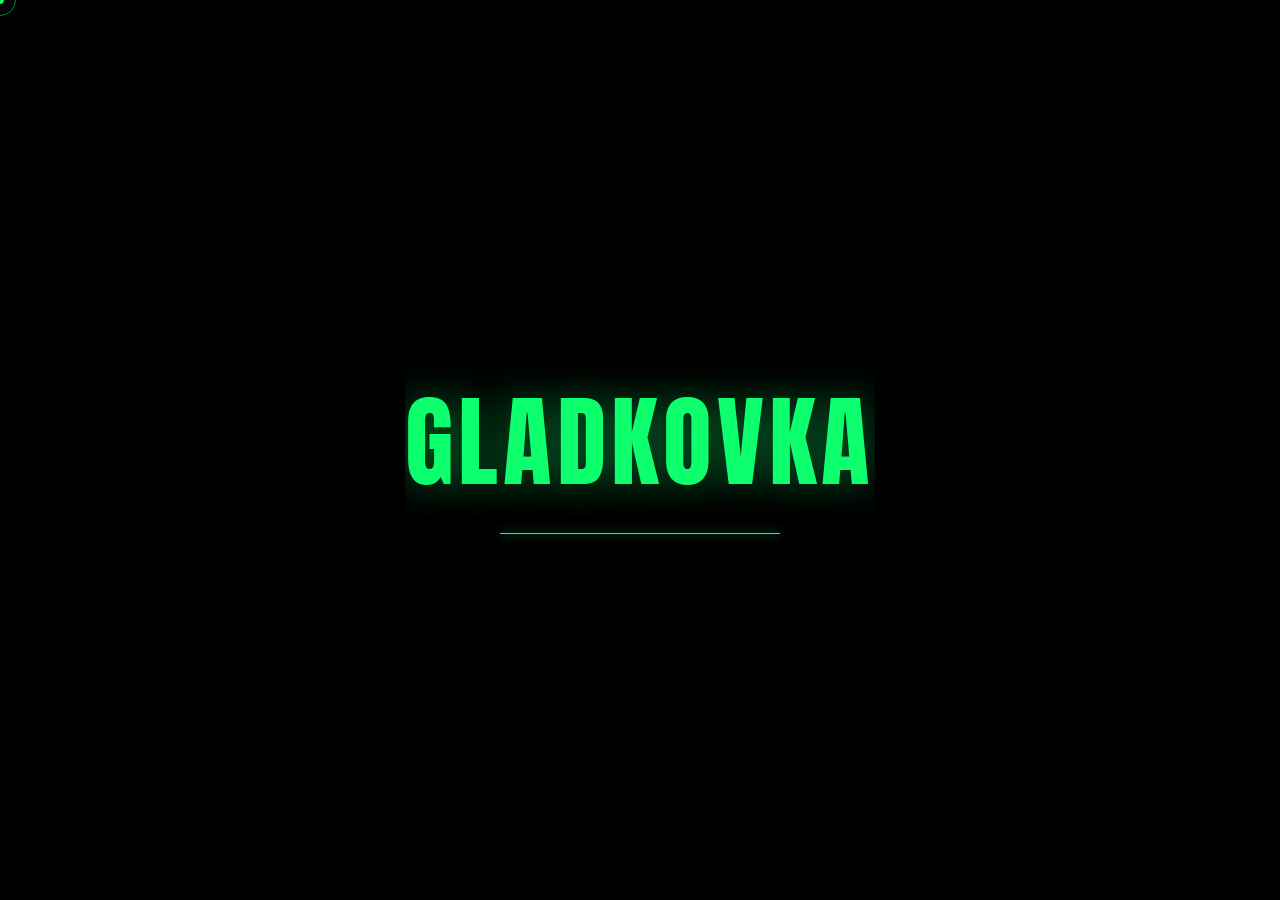
==== commit f280ddc1: "Update index.html" ====
--- a/index.html
+++ b/index.html
@@ -4,1114 +4,670 @@
 <meta charset="UTF-8">
 <meta name="viewport" content="width=device-width, initial-scale=1.0">
 <title>GLADKOVKA</title>
-<link href="https://fonts.googleapis.com/css2?family=DM+Mono:ital,wght@0,300;0,400;0,500;1,300&family=Unbounded:wght@200;400;700;900&display=swap" rel="stylesheet">
+<link href="https://fonts.googleapis.com/css2?family=Anton&family=Barlow+Condensed:ital,wght@0,300;0,400;0,600;0,700;0,900;1,700&family=IBM+Plex+Mono:wght@300;400;500&display=swap" rel="stylesheet">
 <style>
-:root {
-  --ink: #e8e4dc;
-  --ink2: rgba(232,228,220,0.4);
-  --ink3: rgba(232,228,220,0.12);
-  --paper: #0e0e0f;
-  --paper2: #141415;
-  --line: rgba(232,228,220,0.08);
-  --accent: #e8e4dc;
-  --red: #d94f3d;
-  --green: #3dbd7a;
-  --gold: #c9a84c;
-  --blue: #4a9eff;
-  --orange: #e07840;
-}
-
-* { margin: 0; padding: 0; box-sizing: border-box; }
-
-html { scroll-behavior: smooth; }
-
-body {
-  background: var(--paper);
-  color: var(--ink);
-  font-family: 'DM Mono', monospace;
-  overflow-x: hidden;
-  cursor: crosshair;
-}
-
-/* ─── NOISE OVERLAY ─── */
-body::after {
-  content: '';
-  position: fixed; inset: 0;
-  background-image: url("data:image/svg+xml,%3Csvg viewBox='0 0 256 256' xmlns='http://www.w3.org/2000/svg'%3E%3Cfilter id='noise'%3E%3CfeTurbulence type='fractalNoise' baseFrequency='0.9' numOctaves='4' stitchTiles='stitch'/%3E%3C/filter%3E%3Crect width='100%25' height='100%25' filter='url(%23noise)' opacity='0.03'/%3E%3C/svg%3E");
-  pointer-events: none; z-index: 9000; opacity: 0.6;
-}
-
-/* ─── CUSTOM CURSOR ─── */
-.cur {
-  position: fixed; width: 1px; height: 20px;
-  background: var(--ink); pointer-events: none;
-  z-index: 9999; transform: translate(-50%, -50%);
-  transition: height 0.2s, opacity 0.2s;
-}
-.cur::after {
-  content: ''; position: absolute; top: 50%; left: -9px;
-  width: 20px; height: 1px; background: var(--ink);
-  transform: translateY(-50%);
-}
-
-/* ─── INTRO LOADER ─── */
-#intro {
-  position: fixed; inset: 0; background: var(--paper);
-  z-index: 8000; display: flex; align-items: center; justify-content: center;
-  transition: opacity 0.8s ease, visibility 0.8s;
-}
-#intro.gone { opacity: 0; visibility: hidden; pointer-events: none; }
-.intro-word {
-  font-family: 'Unbounded'; font-size: clamp(28px, 8vw, 72px);
-  font-weight: 900; letter-spacing: -0.02em;
-  overflow: hidden;
-}
-.intro-word span {
-  display: inline-block;
-  animation: introReveal 0.6s cubic-bezier(0.16,1,0.3,1) both;
-}
-@keyframes introReveal {
-  from { transform: translateY(100%); opacity: 0; }
-  to { transform: translateY(0); opacity: 1; }
-}
-.intro-sub {
-  font-family: 'DM Mono'; font-size: 11px;
-  color: var(--ink2); letter-spacing: 0.3em;
-  margin-top: 12px; text-align: center;
-  animation: fadeUp 0.5s 0.4s both;
-}
-@keyframes fadeUp {
-  from { opacity: 0; transform: translateY(8px); }
-  to { opacity: 1; transform: translateY(0); }
-}
-
-/* ─── HOME ─── */
-#home {
-  min-height: 100vh;
-  display: grid;
-  grid-template-rows: auto 1fr auto;
-  padding: clamp(24px, 5vw, 56px);
-  gap: 0;
-}
-
-/* TOP BAR */
-.topbar {
-  display: flex; justify-content: space-between; align-items: flex-start;
-  padding-bottom: clamp(24px, 4vw, 40px);
-  border-bottom: 1px solid var(--line);
-  margin-bottom: clamp(24px, 4vw, 40px);
-}
-.tb-logo { display: flex; align-items: center; gap: 14px; }
-.tb-logo img {
-  width: 36px; height: 36px; object-fit: contain;
-  filter: brightness(0.9) grayscale(0.3);
-}
-.tb-name {
-  font-family: 'Unbounded'; font-size: 13px; font-weight: 700;
-  letter-spacing: 0.1em; line-height: 1.2;
-}
-.tb-tag {
-  font-size: 9px; color: var(--ink2); letter-spacing: 0.25em; margin-top: 2px;
-}
-.tb-right {
-  display: flex; align-items: center; gap: 24px;
-}
-.tb-stat { text-align: right; }
-.tb-stat-n { font-family: 'Unbounded'; font-size: 18px; font-weight: 700; line-height: 1; }
-.tb-stat-l { font-size: 8px; color: var(--ink2); letter-spacing: 0.2em; margin-top: 3px; }
-.tb-sep { width: 1px; height: 32px; background: var(--line); }
-
-/* MAIN HERO */
-.hero {
-  display: flex; flex-direction: column; justify-content: center;
-  position: relative;
-}
-.hero-index {
-  font-family: 'DM Mono'; font-size: 10px;
-  color: var(--ink2); letter-spacing: 0.3em; margin-bottom: 16px;
-}
-.hero-h {
-  font-family: 'Unbounded';
-  font-size: clamp(52px, 14vw, 160px);
-  font-weight: 900;
-  letter-spacing: -0.04em;
-  line-height: 0.9;
-  position: relative;
-  overflow: hidden;
-}
-.hero-h .line { display: block; overflow: hidden; }
-.hero-h .line span {
-  display: block;
-  animation: lineReveal 0.9s cubic-bezier(0.16,1,0.3,1) both;
-}
-.hero-h .line:nth-child(2) span { animation-delay: 0.08s; }
-@keyframes lineReveal {
-  from { transform: translateY(105%); }
-  to { transform: translateY(0); }
-}
-.hero-sub-row {
-  display: flex; align-items: center; gap: 20px;
-  margin-top: clamp(20px, 3vw, 32px);
-}
-.hero-sub-text {
-  font-size: 11px; color: var(--ink2); letter-spacing: 0.25em;
-  text-transform: uppercase;
-}
-.hero-sub-line { flex: 1; height: 1px; background: var(--line); }
-
-/* NAV */
-.nav-row {
-  display: grid;
-  grid-template-columns: repeat(4, 1fr);
-  border-top: 1px solid var(--line);
-  margin-top: clamp(24px, 4vw, 48px);
-}
-.nav-item {
-  padding: clamp(16px, 3vw, 24px) clamp(12px, 2vw, 20px);
-  border-right: 1px solid var(--line);
-  cursor: pointer;
-  transition: background 0.2s;
-  text-decoration: none; color: var(--ink);
-  display: flex; flex-direction: column; gap: 6px;
-  position: relative; overflow: hidden;
-}
-.nav-item:last-child { border-right: none; }
-.nav-item::after {
-  content: ''; position: absolute; bottom: 0; left: 0;
-  width: 0; height: 2px; background: var(--ink);
-  transition: width 0.3s cubic-bezier(0.16,1,0.3,1);
-}
-.nav-item:hover { background: var(--paper2); }
-.nav-item:hover::after { width: 100%; }
-.nav-num {
-  font-family: 'DM Mono'; font-size: 9px;
-  color: var(--ink2); letter-spacing: 0.2em;
-}
-.nav-label {
-  font-family: 'Unbounded'; font-size: clamp(9px, 1.5vw, 12px);
-  font-weight: 700; letter-spacing: 0.05em;
-  text-transform: uppercase; line-height: 1.2;
-}
-.nav-arrow { margin-top: auto; font-size: 14px; color: var(--ink2); transition: 0.2s; }
-.nav-item:hover .nav-arrow { color: var(--ink); transform: translateX(4px); }
-
-/* Accent nav items */
-.nav-item.socials-nav .nav-label { color: var(--green); }
-.nav-item.socials-nav::after { background: var(--green); }
-
-/* ─── SOCIALS PAGE ─── */
-.socials-grid {
-  display: grid;
-  grid-template-columns: 1fr 1fr;
-  gap: 1px;
-  background: var(--line);
-  border: 1px solid var(--line);
-}
-.soc-card {
-  background: var(--paper);
-  padding: clamp(28px, 5vw, 52px) clamp(24px, 4vw, 40px);
-  text-decoration: none; color: var(--ink);
-  display: flex; flex-direction: column; gap: 14px;
-  transition: background 0.2s; position: relative; overflow: hidden;
-}
-.soc-card:hover { background: var(--paper2); }
-.soc-card::after {
-  content: ''; position: absolute; bottom: 0; left: 0;
-  width: 0; height: 2px;
-  transition: width 0.35s cubic-bezier(0.16,1,0.3,1);
-}
-.soc-card:hover::after { width: 100%; }
-.soc-card.tg::after  { background: var(--blue); }
-.soc-card.tt::after  { background: #ff0050; }
-.soc-card.ig::after  { background: #e1306c; }
-.soc-card.tw::after  { background: #9147ff; }
-.soc-card.yt::after  { background: #ff4444; }
-.soc-platform {
-  font-family: 'DM Mono'; font-size: 9px;
-  letter-spacing: 0.35em; color: var(--ink2);
-}
-.soc-handle {
-  font-family: 'Unbounded'; font-size: clamp(16px, 3vw, 28px);
-  font-weight: 700; letter-spacing: -0.02em; line-height: 1;
-  transition: color 0.2s;
-}
-.soc-card.tg:hover .soc-handle  { color: var(--blue); }
-.soc-card.tt:hover .soc-handle  { color: #ff0050; }
-.soc-card.ig:hover .soc-handle  { color: #e1306c; }
-.soc-card.tw:hover .soc-handle  { color: #9147ff; }
-.soc-card.yt:hover .soc-handle  { color: #ff4444; }
-.soc-url {
-  font-family: 'DM Mono'; font-size: 10px;
-  color: var(--ink2); letter-spacing: 0.1em;
-  margin-top: auto;
-}
-.soc-arrow {
-  font-size: 20px; color: var(--ink2); transition: 0.2s;
-  margin-top: 8px;
-}
-.soc-card:hover .soc-arrow { color: var(--ink); transform: translateX(6px); }
-.soc-bg-num {
-  position: absolute; bottom: -16px; right: 12px;
-  font-family: 'Unbounded'; font-size: clamp(56px, 12vw, 96px);
-  font-weight: 900; color: var(--ink3); line-height: 1;
-  pointer-events: none; transition: color 0.2s;
-}
-.soc-card:hover .soc-bg-num { color: rgba(232,228,220,0.06); }
-@media(max-width:700px){.socials-grid{grid-template-columns:1fr;}}
-
-/* ─── SECTIONS ─── */
-.section {
-  display: none; min-height: 100vh;
-  padding: clamp(24px, 5vw, 56px);
-  animation: secIn 0.5s cubic-bezier(0.16,1,0.3,1);
-}
-.section.active { display: block; }
-@keyframes secIn {
-  from { opacity: 0; transform: translateY(16px); }
-  to { opacity: 1; transform: translateY(0); }
-}
-
-/* SECTION HEADER */
-.sec-top {
-  display: flex; justify-content: space-between; align-items: flex-end;
-  padding-bottom: clamp(16px, 3vw, 28px);
-  border-bottom: 1px solid var(--line);
-  margin-bottom: clamp(24px, 4vw, 48px);
-  gap: 16px; flex-wrap: wrap;
-}
-.sec-num {
-  font-family: 'DM Mono'; font-size: 10px;
-  color: var(--ink2); letter-spacing: 0.25em; margin-bottom: 8px;
-}
-.sec-h {
-  font-family: 'Unbounded'; font-size: clamp(28px, 7vw, 72px);
-  font-weight: 900; letter-spacing: -0.03em; line-height: 0.95;
-}
-.back {
-  font-family: 'DM Mono'; font-size: 11px; letter-spacing: 0.2em;
-  color: var(--ink2); cursor: pointer; text-decoration: none;
-  display: flex; align-items: center; gap: 8px;
-  transition: color 0.2s; white-space: nowrap; padding-bottom: 4px;
-  border: none; background: none;
-}
-.back:hover { color: var(--ink); }
-.back::before { content: '←'; }
-
-/* ─── ROSTER PICKER ─── */
-.rp-wrap {
-  display: grid;
-  grid-template-columns: repeat(2, 1fr);
-  gap: 1px;
-  background: var(--line);
-  border: 1px solid var(--line);
-  margin-bottom: 1px;
-}
-.rp-tile {
-  background: var(--paper);
-  padding: clamp(24px, 5vw, 48px) clamp(20px, 4vw, 40px);
-  cursor: pointer; transition: background 0.2s;
-  display: flex; flex-direction: column; gap: 12px;
-  position: relative; overflow: hidden;
-  text-decoration: none; color: var(--ink);
-}
-.rp-tile:hover { background: var(--paper2); }
-.rp-tile-num {
-  font-family: 'Unbounded'; font-size: clamp(48px, 10vw, 96px);
-  font-weight: 900; line-height: 1; color: var(--ink3);
-  position: absolute; bottom: -10px; right: 16px;
-  transition: color 0.3s, transform 0.3s;
-}
-.rp-tile:hover .rp-tile-num { color: rgba(232,228,220,0.08); transform: scale(1.05); }
-.rp-tile-tag {
-  font-family: 'DM Mono'; font-size: 9px;
-  letter-spacing: 0.3em; color: var(--ink2);
-}
-.rp-tile-name {
-  font-family: 'Unbounded'; font-size: clamp(14px, 2.5vw, 20px);
-  font-weight: 700; letter-spacing: -0.01em; line-height: 1.1;
-  position: relative; z-index: 1;
-}
-.rp-tile-logo {
-  width: 28px; height: 28px; object-fit: contain;
-  opacity: 0.7; transition: opacity 0.2s;
-}
-.rp-tile:hover .rp-tile-logo { opacity: 1; }
-.rp-tile-arrow {
-  font-size: 18px; color: var(--ink2); transition: 0.2s;
-  position: relative; z-index: 1; margin-top: auto;
-}
-.rp-tile:hover .rp-tile-arrow { color: var(--ink); transform: translateX(6px); }
-.rp-tile.leg .rp-tile-name { color: var(--orange); }
-.rp-tile.leg:hover { background: rgba(224,120,64,0.04); }
-.rp-tile.acad .rp-tile-name { color: var(--blue); }
-.rp-tile.acad:hover { background: rgba(74,158,255,0.04); }
-.rp-tile.sub .rp-tile-name { color: var(--ink2); }
-
-/* ─── PLAYERS ─── */
-.players-table {
-  width: 100%;
-  border-collapse: collapse;
-}
-.players-table tr {
-  border-bottom: 1px solid var(--line);
-  cursor: pointer; transition: background 0.15s;
-}
-.players-table tr:first-child { border-top: 1px solid var(--line); }
-.players-table tr:hover { background: var(--paper2); }
-.players-table td {
-  padding: clamp(14px, 2.5vw, 22px) clamp(10px, 2vw, 20px);
-  vertical-align: middle;
-}
-.pt-num {
-  font-family: 'DM Mono'; font-size: 10px; color: var(--ink2);
-  letter-spacing: 0.15em; width: 40px;
-}
-.pt-avatar {
-  width: clamp(44px, 8vw, 64px); padding-right: 16px;
-}
-.pt-avatar img {
-  width: clamp(44px, 8vw, 64px); height: clamp(44px, 8vw, 64px);
-  object-fit: cover; display: block;
-  filter: grayscale(0.4) contrast(1.05);
-  transition: filter 0.3s;
-}
-tr:hover .pt-avatar img { filter: grayscale(0) contrast(1.1); }
-.pt-name {
-  font-family: 'Unbounded'; font-size: clamp(14px, 2.5vw, 20px);
-  font-weight: 700; letter-spacing: -0.01em;
-}
-.pt-role {
-  font-family: 'DM Mono'; font-size: 10px;
-  color: var(--ink2); letter-spacing: 0.2em; margin-top: 4px;
-}
-.pt-tag {
-  font-family: 'DM Mono'; font-size: 9px; letter-spacing: 0.2em;
-  padding: 4px 10px; border: 1px solid var(--ink3);
-  text-align: center; white-space: nowrap;
-  color: var(--ink2);
-}
-.pt-tag.active { border-color: rgba(61,189,122,0.4); color: var(--green); }
-.pt-tag.legion { border-color: rgba(224,120,64,0.4); color: var(--orange); }
-.pt-tag.acad { border-color: rgba(74,158,255,0.4); color: var(--blue); }
-.pt-tag.sub { border-color: rgba(0,204,255,0.3); color: #00ccff; }
-.pt-tag.media { border-color: rgba(255,100,0,0.3); color: #ff6400; }
-.pt-tag.pos1 { border-color: rgba(61,189,122,0.4); color: var(--green); }
-.pt-tag.pos2 { border-color: rgba(201,168,76,0.4); color: var(--gold); }
-.pt-tag.pos3 { border-color: rgba(74,158,255,0.4); color: var(--blue); }
-.pt-tag.pos4 { border-color: rgba(180,60,255,0.4); color: #b43cff; }
-.pt-tag.pos5 { border-color: rgba(213,61,61,0.4); color: #d53d3d; }
-.pt-arr { color: var(--ink3); font-size: 16px; text-align: right; transition: 0.2s; }
-tr:hover .pt-arr { color: var(--ink2); }
-
-/* Placeholder avatar */
-.pt-placeholder {
-  width: clamp(44px, 8vw, 64px); height: clamp(44px, 8vw, 64px);
-  background: var(--paper2);
-  border: 1px solid var(--line);
-  display: flex; align-items: center; justify-content: center;
-  font-family: 'Unbounded'; font-size: 16px; font-weight: 700;
-  color: var(--ink3);
-}
-
-/* ─── MATCHES ─── */
-.matches-list { display: flex; flex-direction: column; }
-.match-row {
-  display: flex; align-items: center; justify-content: space-between;
-  padding: clamp(16px, 2.5vw, 24px) 0;
-  border-bottom: 1px solid var(--line);
-  gap: 16px; flex-wrap: wrap;
-  transition: background 0.15s;
-}
-.match-row:first-child { border-top: 1px solid var(--line); }
-.match-row:hover { background: var(--paper2); padding-left: 12px; padding-right: 12px; margin: 0 -12px; }
-.match-res {
-  font-family: 'DM Mono'; font-size: 9px; letter-spacing: 0.3em;
-  padding: 4px 10px; border: 1px solid;
-  min-width: 52px; text-align: center;
-}
-.match-res.win { border-color: rgba(61,189,122,0.5); color: var(--green); }
-.match-res.loss { border-color: rgba(213,61,61,0.4); color: var(--red); }
-.match-teams {
-  flex: 1;
-  font-family: 'Unbounded'; font-size: clamp(13px, 2.5vw, 18px);
-  font-weight: 700; letter-spacing: -0.01em;
-}
-.match-vs { color: var(--ink2); font-weight: 200; margin: 0 8px; }
-.match-opp { color: var(--ink2); }
-.match-score {
-  font-family: 'Unbounded'; font-size: clamp(18px, 4vw, 28px);
-  font-weight: 900; letter-spacing: -0.02em;
-  min-width: 70px; text-align: right;
-}
-.match-score.win { color: var(--green); }
-.match-score.loss { color: var(--red); }
-
-/* ─── DOTA ─── */
-.dota-grid { display: grid; grid-template-columns: 1fr 1fr; gap: 1px; background: var(--line); border: 1px solid var(--line); margin-bottom: 32px; }
-.dota-map-cell { background: var(--paper); padding: clamp(16px, 3vw, 28px); display: flex; align-items: center; gap: 16px; }
-.dota-map-cell:hover { background: var(--paper2); }
-.dota-pos-badge {
-  font-family: 'Unbounded'; font-size: 28px; font-weight: 900;
-  width: 48px; height: 48px; display: flex; align-items: center;
-  justify-content: center; border: 1px solid;
-  flex-shrink: 0; line-height: 1;
-}
-.dp1 { border-color: rgba(61,189,122,0.4); color: var(--green); }
-.dp2 { border-color: rgba(201,168,76,0.4); color: var(--gold); }
-.dp3 { border-color: rgba(74,158,255,0.4); color: var(--blue); }
-.dp4 { border-color: rgba(180,60,255,0.4); color: #b43cff; }
-.dp5 { border-color: rgba(213,61,61,0.4); color: var(--red); }
-.dota-cell-info {}
-.dota-cell-name { font-family: 'Unbounded'; font-size: clamp(14px,2.5vw,18px); font-weight: 700; letter-spacing: -0.01em; }
-.dota-cell-role { font-family: 'DM Mono'; font-size: 9px; color: var(--ink2); letter-spacing: 0.2em; margin-top: 4px; }
-.dota-cell-img { width: 56px; height: 56px; object-fit: cover; filter: grayscale(0.5); margin-left: auto; flex-shrink: 0; }
-
-/* ─── DONATE ─── */
-.donate-block {
-  display: grid; grid-template-columns: 1fr 1fr;
-  gap: 1px; background: var(--line); border: 1px solid var(--line);
-}
-.donate-left { background: var(--paper); padding: clamp(32px, 6vw, 64px) clamp(24px, 5vw, 48px); }
-.donate-right {
-  background: var(--paper2); padding: clamp(32px, 6vw, 64px) clamp(24px, 5vw, 48px);
-  display: flex; flex-direction: column; justify-content: center; align-items: flex-start; gap: 24px;
-}
-.donate-big {
-  font-family: 'Unbounded'; font-size: clamp(32px, 8vw, 80px);
-  font-weight: 900; letter-spacing: -0.03em; line-height: 0.95;
-  color: var(--gold); margin-bottom: 16px;
-}
-.donate-note { font-family: 'DM Mono'; font-size: 11px; color: var(--ink2); letter-spacing: 0.15em; line-height: 1.6; }
-.donate-link {
-  display: inline-flex; align-items: center; gap: 12px;
-  font-family: 'Unbounded'; font-size: 13px; font-weight: 700;
-  letter-spacing: 0.05em; text-decoration: none; color: var(--paper);
-  background: var(--gold); padding: 16px 28px;
-  transition: all 0.2s;
-}
-.donate-link:hover { background: var(--ink); transform: translateX(4px); }
-.donate-link::after { content: '→'; }
-
-/* ─── SPONSORS ─── */
-.sponsors {
-  position: fixed; bottom: 0; left: 0; right: 0;
-  display: flex; align-items: center; justify-content: center; gap: 28px;
-  padding: 10px 24px;
-  background: rgba(14,14,15,0.95);
-  border-top: 1px solid var(--line);
-  z-index: 500; backdrop-filter: blur(12px);
-}
-.sp-label { font-family: 'DM Mono'; font-size: 8px; color: var(--ink2); letter-spacing: 0.3em; }
-.sp-item img { height: 22px; width: auto; opacity: 0.5; filter: grayscale(1); transition: 0.2s; }
-.sp-item:hover img { opacity: 0.9; filter: grayscale(0); }
-.sp-div { width: 1px; height: 16px; background: var(--line); }
-
-/* ─── SOCIAL LINKS ─── */
-.socials-row {
-  display: flex; gap: 1px; background: var(--line);
-  border: 1px solid var(--line); border-top: none; margin-bottom: 48px;
-}
-.soc-link {
-  flex: 1; padding: clamp(12px, 2vw, 18px) 16px;
-  background: var(--paper); text-decoration: none; color: var(--ink2);
-  font-family: 'DM Mono'; font-size: 10px; letter-spacing: 0.2em;
-  display: flex; align-items: center; justify-content: space-between;
-  transition: 0.2s;
-}
-.soc-link:hover { background: var(--paper2); color: var(--ink); }
-.soc-link.tg:hover { color: var(--blue); }
-.soc-link.yt:hover { color: #ff4444; }
-.soc-link.tt:hover { color: #ff0050; }
-
-/* ─── RESPONSIVE ─── */
-@media (max-width: 700px) {
-  .nav-row { grid-template-columns: repeat(2, 1fr); }
-  .nav-item:nth-child(2) { border-right: none; }
-  .nav-item:nth-child(3) { border-right: 1px solid var(--line); }
-  .rp-wrap { grid-template-columns: 1fr; }
-  .dota-grid { grid-template-columns: 1fr; }
-  .donate-block { grid-template-columns: 1fr; }
-  .tb-right { display: none; }
-  .players-table .pt-tag { display: none; }
-  .players-table .pt-arr { display: none; }
-  .socials-row { flex-direction: column; }
-}
-@media (max-width: 480px) {
-  .nav-row { grid-template-columns: 1fr 1fr; }
-  .match-row:hover { padding-left: 0; padding-right: 0; margin: 0; }
+:root{
+  --g:#0dff6e;--g2:#09cc55;--g3:rgba(13,255,110,0.12);--g4:rgba(13,255,110,0.04);
+  --k:#000;--k2:#080808;--k3:#0f0f0f;--k4:#141414;
+  --w:#f0ede6;--w2:rgba(240,237,230,0.5);--w3:rgba(240,237,230,0.15);
+  --r:#ff2b2b;--gold:#ffc130;--blue:#1af;--pur:#a855f7;
+}
+*{margin:0;padding:0;box-sizing:border-box;}
+html{scroll-behavior:smooth;}
+body{background:var(--k);color:var(--w);font-family:'Barlow Condensed',sans-serif;overflow-x:hidden;}
+
+/* ══ CURSOR ══ */
+#C{position:fixed;pointer-events:none;z-index:9999;mix-blend-mode:difference;}
+#C .dot{width:8px;height:8px;background:var(--g);border-radius:50%;position:absolute;transform:translate(-50%,-50%);transition:transform .15s;}
+#C .ring{width:32px;height:32px;border:1px solid var(--g);border-radius:50%;position:absolute;transform:translate(-50%,-50%);opacity:.5;transition:all .25s;}
+body:has(a:hover) #C .dot,body:has(button:hover) #C .dot,body:has([onclick]:hover) #C .dot{transform:translate(-50%,-50%) scale(3);}
+
+/* ══ LOADER ══ */
+#LDR{position:fixed;inset:0;z-index:8888;background:var(--k);display:flex;flex-direction:column;align-items:center;justify-content:center;gap:0;}
+.ldr-bar{width:0;height:1px;background:var(--g);box-shadow:0 0 8px var(--g);transition:width 1.4s cubic-bezier(.4,0,.2,1);}
+.ldr-txt{font-family:'Anton';font-size:clamp(40px,10vw,100px);letter-spacing:.05em;color:var(--g);text-shadow:0 0 40px rgba(13,255,110,.4);margin-bottom:16px;clip-path:inset(0 100% 0 0);transition:clip-path 1s .1s cubic-bezier(.16,1,.3,1);}
+#LDR.go .ldr-txt{clip-path:inset(0 0% 0 0);}
+#LDR.go .ldr-bar{width:280px;}
+#LDR.out{opacity:0;pointer-events:none;transition:opacity .6s .2s;}
+
+/* ══ HOME ══ */
+#HOME{min-height:100vh;display:flex;flex-direction:column;position:relative;overflow:hidden;}
+
+/* BG grid */
+#HOME::before{content:'';position:absolute;inset:0;
+  background-image:linear-gradient(rgba(13,255,110,.03) 1px,transparent 1px),linear-gradient(90deg,rgba(13,255,110,.03) 1px,transparent 1px);
+  background-size:80px 80px;pointer-events:none;}
+
+/* diagonal accent */
+#HOME::after{content:'';position:absolute;top:-200px;right:-100px;width:600px;height:600px;
+  background:radial-gradient(ellipse,rgba(13,255,110,.07) 0%,transparent 70%);pointer-events:none;}
+
+/* ── TOP BAR ── */
+.hdr{
+  display:flex;align-items:center;justify-content:space-between;
+  padding:clamp(16px,3vw,28px) clamp(20px,5vw,56px);
+  border-bottom:1px solid rgba(13,255,110,.12);
+  position:relative;z-index:2;
+}
+.hdr-logo{display:flex;align-items:center;gap:14px;}
+.hdr-logo img{width:42px;height:42px;object-fit:contain;filter:drop-shadow(0 0 8px var(--g));}
+.hdr-name{font-family:'Anton';font-size:22px;letter-spacing:.1em;color:var(--g);}
+.hdr-tag{font-family:'IBM Plex Mono';font-size:9px;color:var(--w2);letter-spacing:.25em;margin-top:2px;}
+.hdr-stats{display:flex;gap:clamp(20px,4vw,48px);}
+.hdr-stat-n{font-family:'Anton';font-size:clamp(18px,3vw,26px);color:var(--g);line-height:1;}
+.hdr-stat-l{font-family:'IBM Plex Mono';font-size:8px;color:var(--w2);letter-spacing:.2em;margin-top:2px;}
+
+/* ── HERO ── */
+.hero{flex:1;display:flex;flex-direction:column;justify-content:center;padding:0 clamp(20px,5vw,56px);position:relative;z-index:2;}
+.hero-eyebrow{font-family:'IBM Plex Mono';font-size:11px;color:var(--g);letter-spacing:.4em;margin-bottom:clamp(12px,2vw,20px);display:flex;align-items:center;gap:12px;}
+.hero-eyebrow::before{content:'';display:block;width:40px;height:1px;background:var(--g);}
+.hero-big{font-family:'Anton';font-size:clamp(80px,18vw,220px);line-height:.88;letter-spacing:-.01em;position:relative;}
+.hero-big .line1{display:block;color:var(--w);clip-path:inset(0 100% 0 0);transition:clip-path .9s .3s cubic-bezier(.16,1,.3,1);}
+.hero-big .line2{display:block;color:var(--g);text-shadow:0 0 60px rgba(13,255,110,.3);clip-path:inset(0 100% 0 0);transition:clip-path .9s .45s cubic-bezier(.16,1,.3,1);}
+.hero-big.show .line1,.hero-big.show .line2{clip-path:inset(0 0% 0 0);}
+
+.hero-bottom{display:flex;align-items:flex-end;justify-content:space-between;margin-top:clamp(24px,4vw,48px);gap:20px;flex-wrap:wrap;}
+.hero-desc{font-family:'Barlow Condensed';font-size:clamp(14px,2vw,18px);color:var(--w2);font-weight:300;letter-spacing:.05em;max-width:320px;line-height:1.5;}
+
+/* ── MAIN NAV ── */
+.main-nav{display:flex;gap:1px;background:rgba(13,255,110,.08);border:1px solid rgba(13,255,110,.12);}
+.mnav{
+  padding:clamp(14px,2.5vw,20px) clamp(16px,3vw,28px);
+  background:var(--k);cursor:pointer;transition:background .2s;
+  display:flex;flex-direction:column;gap:4px;
+  text-decoration:none;color:var(--w);position:relative;overflow:hidden;
+}
+.mnav::after{content:'';position:absolute;bottom:0;left:0;width:0;height:2px;background:var(--g);transition:width .3s cubic-bezier(.16,1,.3,1);}
+.mnav:hover{background:var(--k3);}
+.mnav:hover::after{width:100%;}
+.mnav-n{font-family:'IBM Plex Mono';font-size:9px;color:rgba(13,255,110,.5);letter-spacing:.2em;}
+.mnav-l{font-family:'Anton';font-size:clamp(11px,2vw,15px);letter-spacing:.08em;}
+.mnav.accent{background:var(--g3);}
+.mnav.accent .mnav-l{color:var(--g);}
+
+/* ══ SECTION BASE ══ */
+.SEC{display:none;min-height:100vh;animation:secIN .4s cubic-bezier(.16,1,.3,1);}
+.SEC.on{display:block;}
+@keyframes secIN{from{opacity:0;transform:translateY(20px);}to{opacity:1;transform:translateY(0);}}
+
+/* ── SECTION HEADER ── */
+.sh{
+  display:grid;grid-template-columns:1fr auto;align-items:end;
+  padding:clamp(24px,4vw,48px) clamp(20px,5vw,56px) clamp(16px,3vw,32px);
+  border-bottom:1px solid rgba(13,255,110,.1);
+  position:relative;
+}
+.sh::after{content:'';position:absolute;bottom:0;left:clamp(20px,5vw,56px);width:60px;height:2px;background:var(--g);}
+.sh-pre{font-family:'IBM Plex Mono';font-size:10px;color:var(--g);letter-spacing:.3em;margin-bottom:8px;}
+.sh-title{font-family:'Anton';font-size:clamp(36px,8vw,88px);line-height:.92;letter-spacing:.02em;}
+.sh-back{
+  font-family:'IBM Plex Mono';font-size:10px;color:var(--w2);letter-spacing:.2em;
+  cursor:pointer;border:none;background:none;display:flex;align-items:center;gap:8px;
+  transition:color .2s;padding-bottom:6px;
+}
+.sh-back:hover{color:var(--g);}
+.sh-back::before{content:'←';}
+
+/* ══ ROSTER PICKER ══ */
+.rp{display:grid;grid-template-columns:repeat(3,1fr);gap:1px;background:rgba(13,255,110,.06);margin:clamp(20px,4vw,40px) clamp(20px,5vw,56px);}
+.rp-c{
+  background:var(--k);padding:clamp(24px,4vw,44px) clamp(20px,3vw,32px);
+  cursor:pointer;transition:background .2s;position:relative;overflow:hidden;
+  display:flex;flex-direction:column;gap:10px;
+}
+.rp-c:hover{background:var(--k3);}
+.rp-c::before{content:'';position:absolute;left:0;top:0;bottom:0;width:2px;background:var(--g);transform:scaleY(0);transition:transform .3s cubic-bezier(.16,1,.3,1);transform-origin:bottom;}
+.rp-c:hover::before{transform:scaleY(1);}
+.rp-bg{position:absolute;bottom:-20px;right:10px;font-family:'Anton';font-size:clamp(60px,10vw,120px);color:rgba(13,255,110,.04);line-height:1;pointer-events:none;transition:color .2s;}
+.rp-c:hover .rp-bg{color:rgba(13,255,110,.07);}
+.rp-tag{font-family:'IBM Plex Mono';font-size:9px;letter-spacing:.3em;color:var(--w2);}
+.rp-logo{width:32px;height:32px;object-fit:contain;opacity:.7;transition:opacity .2s;}
+.rp-c:hover .rp-logo{opacity:1;}
+.rp-name{font-family:'Anton';font-size:clamp(16px,2.5vw,24px);letter-spacing:.04em;line-height:1.1;position:relative;z-index:1;}
+.rp-arrow{font-size:20px;color:rgba(13,255,110,.3);transition:all .2s;margin-top:auto;}
+.rp-c:hover .rp-arrow{color:var(--g);transform:translateX(6px);}
+/* roster accent colors */
+.rp-c.lg .rp-name{color:var(--gold);}
+.rp-c.lg::before{background:var(--gold);}
+.rp-c.ac .rp-name{color:var(--blue);}
+.rp-c.ac::before{background:var(--blue);}
+.rp-c.bs .rp-name{color:#ffce00;}
+.rp-c.bs::before{background:#ffce00;}
+.rp-c.sv .rp-name{color:var(--w2);}
+.rp-c.sv::before{background:var(--w3);}
+/* span full row for last tile if odd */
+.rp-c.full{grid-column:span 3;}
+
+/* ══ PLAYER ROWS ══ */
+.players{margin:0 clamp(20px,5vw,56px);padding-bottom:80px;}
+.prow{
+  display:grid;grid-template-columns:48px clamp(70px,12vw,100px) 1fr auto auto;
+  align-items:center;gap:clamp(12px,2vw,24px);
+  padding:clamp(12px,2vw,20px) 0;
+  border-bottom:1px solid rgba(240,237,230,.06);
+  transition:background .15s;cursor:default;
+  margin:0 clamp(-20px,-5vw,-56px);
+  padding-left:clamp(20px,5vw,56px);
+  padding-right:clamp(20px,5vw,56px);
+}
+.prow:first-child{border-top:1px solid rgba(240,237,230,.06);}
+.prow:hover{background:var(--k3);}
+.pn{font-family:'IBM Plex Mono';font-size:10px;color:rgba(13,255,110,.4);letter-spacing:.15em;}
+.pimg{width:clamp(70px,12vw,100px);height:clamp(70px,12vw,100px);object-fit:contain;display:block;background:var(--k2);filter:grayscale(.3);transition:filter .3s;}
+.prow:hover .pimg{filter:grayscale(0);}
+.pname{font-family:'Anton';font-size:clamp(20px,4vw,36px);letter-spacing:.02em;transition:color .2s;}
+.prow:hover .pname{color:var(--g);}
+.prole{font-family:'IBM Plex Mono';font-size:9px;color:var(--w2);letter-spacing:.2em;margin-top:4px;}
+.ptag{
+  font-family:'IBM Plex Mono';font-size:9px;letter-spacing:.2em;
+  padding:4px 12px;border:1px solid;white-space:nowrap;
+}
+.ptag.active{border-color:rgba(13,255,110,.4);color:var(--g);}
+.ptag.lg{border-color:rgba(255,193,48,.4);color:var(--gold);}
+.ptag.ac{border-color:rgba(17,170,255,.4);color:var(--blue);}
+.ptag.sub{border-color:rgba(0,200,255,.3);color:#00c8ff;}
+.ptag.med{border-color:rgba(255,100,0,.3);color:#ff6400;}
+.ptag.bs{border-color:rgba(255,206,0,.4);color:#ffce00;}
+.parr{color:rgba(13,255,110,.2);font-size:18px;transition:all .2s;}
+.prow:hover .parr{color:var(--g);transform:translateX(4px);}
+.pph{
+  width:clamp(70px,12vw,100px);height:clamp(70px,12vw,100px);
+  background:var(--k2);border:1px solid rgba(13,255,110,.1);
+  display:flex;align-items:center;justify-content:center;
+  font-family:'Anton';font-size:22px;color:rgba(13,255,110,.2);
+}
+
+/* ══ MATCHES ══ */
+.matches{margin:0 clamp(20px,5vw,56px);padding-bottom:80px;}
+.mrow{
+  display:flex;align-items:center;justify-content:space-between;gap:16px;
+  padding:clamp(14px,2.5vw,22px) 0;
+  border-bottom:1px solid rgba(240,237,230,.06);
+  flex-wrap:wrap;
+  margin:0 clamp(-20px,-5vw,-56px);
+  padding-left:clamp(20px,5vw,56px);
+  padding-right:clamp(20px,5vw,56px);
+  transition:background .15s;
+}
+.mrow:first-child{border-top:1px solid rgba(240,237,230,.06);}
+.mrow:hover{background:var(--k3);}
+.mbadge{
+  font-family:'IBM Plex Mono';font-size:9px;letter-spacing:.25em;
+  padding:5px 12px;border:1px solid;min-width:56px;text-align:center;flex-shrink:0;
+}
+.mbadge.w{border-color:rgba(13,255,110,.5);color:var(--g);}
+.mbadge.l{border-color:rgba(255,43,43,.4);color:var(--r);}
+.mteams{flex:1;display:flex;align-items:center;gap:10px;flex-wrap:wrap;}
+.mself{font-family:'Anton';font-size:clamp(14px,3vw,22px);letter-spacing:.04em;}
+.mvs{font-family:'IBM Plex Mono';font-size:10px;color:var(--w2);}
+.mopp{font-family:'Anton';font-size:clamp(14px,3vw,22px);letter-spacing:.04em;color:var(--w2);}
+.mscore{
+  font-family:'Anton';font-size:clamp(20px,4vw,32px);letter-spacing:.04em;
+  min-width:72px;text-align:right;flex-shrink:0;
+}
+.mscore.w{color:var(--g);text-shadow:0 0 20px rgba(13,255,110,.3);}
+.mscore.l{color:var(--r);}
+
+/* ══ SOCIALS ══ */
+.soc-grid{
+  display:grid;grid-template-columns:repeat(2,1fr);
+  gap:1px;background:rgba(13,255,110,.06);
+  margin:clamp(20px,4vw,40px) clamp(20px,5vw,56px);
+  padding-bottom:0;
+}
+.sc{
+  background:var(--k);padding:clamp(28px,5vw,52px) clamp(24px,4vw,40px);
+  text-decoration:none;color:var(--w);
+  display:flex;flex-direction:column;gap:12px;
+  transition:background .2s;position:relative;overflow:hidden;
+}
+.sc:hover{background:var(--k3);}
+.sc::after{content:'';position:absolute;bottom:0;left:0;width:0;height:2px;transition:width .35s cubic-bezier(.16,1,.3,1);}
+.sc:hover::after{width:100%;}
+.sc.tg::after{background:var(--blue);}
+.sc.tt::after{background:#ff0050;}
+.sc.ig::after{background:#e1306c;}
+.sc.tw::after{background:#9147ff;}
+.sc.yt::after{background:#ff4444;}.sc.yt{grid-column:span 2;}
+.sc-plat{font-family:'IBM Plex Mono';font-size:9px;letter-spacing:.35em;color:var(--w2);}
+.sc-handle{font-family:'Anton';font-size:clamp(18px,4vw,36px);letter-spacing:.02em;transition:color .2s;}
+.sc.tg:hover .sc-handle{color:var(--blue);}
+.sc.tt:hover .sc-handle{color:#ff0050;}
+.sc.ig:hover .sc-handle{color:#e1306c;}
+.sc.tw:hover .sc-handle{color:#9147ff;}
+.sc.yt:hover .sc-handle{color:#ff4444;}
+.sc-url{font-family:'IBM Plex Mono';font-size:10px;color:var(--w2);letter-spacing:.1em;margin-top:auto;}
+.sc-arr{font-size:22px;color:rgba(13,255,110,.2);transition:all .2s;margin-top:8px;}
+.sc:hover .sc-arr{color:var(--g);transform:translateX(6px);}
+.sc-bg{position:absolute;bottom:-16px;right:12px;font-family:'Anton';font-size:clamp(56px,12vw,100px);color:rgba(13,255,110,.03);line-height:1;pointer-events:none;}
+
+/* ══ DONATE ══ */
+.don-wrap{
+  display:grid;grid-template-columns:1fr 1fr;gap:1px;
+  background:rgba(13,255,110,.06);
+  margin:clamp(20px,4vw,40px) clamp(20px,5vw,56px);
+}
+.don-l{background:var(--k);padding:clamp(40px,7vw,80px) clamp(24px,5vw,48px);}
+.don-r{background:var(--k2);padding:clamp(40px,7vw,80px) clamp(24px,5vw,48px);display:flex;flex-direction:column;gap:28px;justify-content:center;}
+.don-big{font-family:'Anton';font-size:clamp(40px,10vw,100px);line-height:.9;letter-spacing:.02em;color:var(--g);text-shadow:0 0 60px rgba(13,255,110,.25);margin-bottom:20px;}
+.don-note{font-family:'IBM Plex Mono';font-size:11px;color:var(--w2);letter-spacing:.1em;line-height:1.8;}
+.don-btn{
+  display:inline-flex;align-items:center;gap:14px;
+  font-family:'Anton';font-size:clamp(14px,2.5vw,20px);letter-spacing:.08em;
+  text-decoration:none;background:var(--g);color:var(--k);
+  padding:clamp(14px,2.5vw,20px) clamp(24px,4vw,40px);
+  transition:all .2s;border:none;cursor:pointer;
+}
+.don-btn:hover{background:var(--w);transform:translateX(4px);}
+.don-btn::after{content:'→';}
+.don-meta{font-family:'IBM Plex Mono';font-size:9px;color:var(--w2);letter-spacing:.2em;line-height:1.8;}
+
+/* ══ SPONSORS BAR ══ */
+.spbar{
+  position:fixed;bottom:0;left:0;right:0;z-index:500;
+  display:flex;align-items:center;justify-content:center;gap:24px;
+  background:rgba(0,0,0,.92);border-top:1px solid rgba(13,255,110,.08);
+  padding:8px 24px;backdrop-filter:blur(12px);
+}
+.sp-lbl{font-family:'IBM Plex Mono';font-size:8px;color:rgba(13,255,110,.4);letter-spacing:.3em;}
+.sp-img{height:22px;width:auto;opacity:.45;filter:grayscale(1);transition:.2s;}
+.sp-img:hover{opacity:.9;filter:grayscale(0);}
+.sp-div{width:1px;height:14px;background:rgba(240,237,230,.06);}
+
+/* ══ SCROLL TICKER ══ */
+.ticker{
+  border-top:1px solid rgba(13,255,110,.1);border-bottom:1px solid rgba(13,255,110,.1);
+  overflow:hidden;white-space:nowrap;padding:10px 0;
+  background:var(--k2);
+}
+.ticker-inner{display:inline-block;animation:tick 25s linear infinite;}
+.ticker-inner span{
+  font-family:'IBM Plex Mono';font-size:10px;color:rgba(13,255,110,.4);
+  letter-spacing:.25em;padding:0 40px;
+}
+.ticker-inner span::before{content:'✦';margin-right:40px;opacity:.3;}
+@keyframes tick{from{transform:translateX(0);}to{transform:translateX(-50%);}}
+
+/* ══ RESPONSIVE ══ */
+@media(max-width:768px){
+  .hdr-stats{display:none;}
+  .rp{grid-template-columns:1fr 1fr;}
+  .rp-c.full{grid-column:span 2;}
+  .soc-grid{grid-template-columns:1fr;}
+  .sc.yt{grid-column:span 1;}
+  .don-wrap{grid-template-columns:1fr;}
+  .prow{grid-template-columns:36px clamp(56px,15vw,80px) 1fr auto;}
+  .parr{display:none;}
+}
+@media(max-width:520px){
+  .main-nav{flex-direction:column;}
+  .rp{grid-template-columns:1fr;}
+  .rp-c.full{grid-column:span 1;}
 }
 </style>
 </head>
 <body>
 
-<div class="cur" id="cur"></div>
-
-<!-- INTRO -->
-<div id="intro">
-  <div style="text-align:center;">
-    <div class="intro-word">
-      <span style="animation-delay:0s">GLADKOVKA</span>
-    </div>
-    <div class="intro-sub">ESPORTS · EST. 2024</div>
-  </div>
-</div>
-
-<!-- SPONSORS -->
-<div class="sponsors">
-  <span class="sp-label">SPONSORS</span>
+<!-- cursor -->
+<div id="C"><div class="dot"></div><div class="ring"></div></div>
+
+<!-- loader -->
+<div id="LDR">
+  <div class="ldr-txt">GLADKOVKA</div>
+  <div class="ldr-bar" id="LBAR"></div>
+</div>
+
+<!-- sponsors -->
+<div class="spbar">
+  <span class="sp-lbl">PARTNERS</span>
   <div class="sp-div"></div>
-  <div class="sp-item"><img src="https://i.imgur.com/AT0ZCfb.png" alt="sp1"></div>
-  <div class="sp-item"><img src="https://i.imgur.com/hNWsLDJ.png" alt="sp2"></div>
-</div>
-
-<!-- ════════════════════════════════ HOME ════════════════════════════════ -->
-<div id="home">
-
-  <div class="topbar">
-    <div class="tb-logo">
+  <img class="sp-img" src="https://i.imgur.com/AT0ZCfb.png" alt="s1">
+  <img class="sp-img" src="https://i.imgur.com/hNWsLDJ.png" alt="s2">
+</div>
+
+<!-- ══════════════════ HOME ══════════════════ -->
+<div id="HOME">
+
+  <header class="hdr">
+    <div class="hdr-logo">
       <img src="https://i.imgur.com/S8mBPo9.png" alt="logo">
       <div>
-        <div class="tb-name">GLADKOVKA</div>
-        <div class="tb-tag">// ESPORTS TEAM</div>
+        <div class="hdr-name">GLADKOVKA</div>
+        <div class="hdr-tag">// ESPORTS · 2024</div>
       </div>
     </div>
-    <div class="tb-right">
-      <div class="tb-stat">
-        <div class="tb-stat-n">6</div>
-        <div class="tb-stat-l">ПОБЕД</div>
+    <div class="hdr-stats">
+      <div>
+        <div class="hdr-stat-n">6</div>
+        <div class="hdr-stat-l">ПОБЕД</div>
       </div>
-      <div class="tb-sep"></div>
-      <div class="tb-stat">
-        <div class="tb-stat-n">3</div>
-        <div class="tb-stat-l">ПОРАЖ.</div>
+      <div>
+        <div class="hdr-stat-n">3</div>
+        <div class="hdr-stat-l">ПОРАЖ.</div>
       </div>
-      <div class="tb-sep"></div>
-      <div class="tb-stat">
-        <div class="tb-stat-n">14</div>
-        <div class="tb-stat-l">ИГРОКОВ</div>
+      <div>
+        <div class="hdr-stat-n">14</div>
+        <div class="hdr-stat-l">ИГРОКОВ</div>
       </div>
-      <div class="tb-sep"></div>
-      <div class="tb-stat">
-        <div class="tb-stat-n">10</div>
-        <div class="tb-stat-l">МАТЧЕЙ</div>
+      <div>
+        <div class="hdr-stat-n">10</div>
+        <div class="hdr-stat-l">МАТЧЕЙ</div>
       </div>
     </div>
-  </div>
+  </header>
 
   <div class="hero">
-    <div class="hero-index">— 001</div>
-    <div class="hero-h">
-      <div class="line"><span>GLAD</span></div>
-      <div class="line"><span>KOVKA</span></div>
-    </div>
-    <div class="hero-sub-row">
-      <span class="hero-sub-text">Ukrainian Esports Collective</span>
-      <div class="hero-sub-line"></div>
-      <span class="hero-sub-text">2024</span>
-    </div>
-  </div>
-
-  <div class="nav-row">
-    <div class="nav-item" onclick="openSection('rosters')">
-      <div class="nav-num">01</div>
-      <div class="nav-label">Составы</div>
-      <div class="nav-arrow">→</div>
-    </div>
-    <div class="nav-item" onclick="openSection('games')">
-      <div class="nav-num">02</div>
-      <div class="nav-label">Матчи</div>
-      <div class="nav-arrow">→</div>
-    </div>
-    <div class="nav-item socials-nav" onclick="openSection('socials')">
-      <div class="nav-num">03</div>
-      <div class="nav-label">Соцсети</div>
-      <div class="nav-arrow">→</div>
-    </div>
-    <div class="nav-item donate" onclick="openSection('donate')">
-      <div class="nav-num">04</div>
-      <div class="nav-label">Донат</div>
-      <div class="nav-arrow">→</div>
-    </div>
-  </div>
-</div>
-
-<!-- ════════════════════════════════ ROSTERS ════════════════════════════════ -->
-<div id="rosters" class="section">
-  <div class="sec-top">
-    <div>
-      <div class="sec-num">— 002</div>
-      <div class="sec-h">СОСТАВЫ</div>
-    </div>
-    <button class="back" onclick="closeSections()">Главная</button>
-  </div>
-
-  <div class="rp-wrap">
-    <div class="rp-tile" onclick="openSection('main-roster')">
-      <div class="rp-tile-tag">ОСНОВНОЙ СОСТАВ</div>
-      <img class="rp-tile-logo" src="https://i.imgur.com/S8mBPo9.png" alt="team">
-      <div class="rp-tile-name">GLADKOVKA<br>TEAM</div>
-      <div class="rp-tile-arrow">→</div>
-      <div class="rp-tile-num">01</div>
-    </div>
-    <div class="rp-tile leg" onclick="openSection('legion-roster')">
-      <div class="rp-tile-tag">ВТОРОЙ СОСТАВ</div>
-      <img class="rp-tile-logo" src="https://i.imgur.com/Mnokcea.png" alt="legion" style="filter:brightness(0.8) sepia(0.3);">
-      <div class="rp-tile-name">GLADKOVKA<br>LEGION</div>
-      <div class="rp-tile-arrow">→</div>
-      <div class="rp-tile-num">02</div>
-    </div>
-    <div class="rp-tile acad" onclick="openSection('academy-roster')">
-      <div class="rp-tile-tag">АКАДЕМИЯ</div>
-      <img class="rp-tile-logo" src="https://i.imgur.com/S8mBPo9.png" alt="acad" style="filter:grayscale(1) brightness(0.6);">
-      <div class="rp-tile-name">GLADKOVKA<br>ACADEMY</div>
-      <div class="rp-tile-arrow">→</div>
-      <div class="rp-tile-num">03</div>
-    </div>
-    <div class="rp-tile sub" onclick="openSection('sub-roster')">
-      <div class="rp-tile-tag">РЕЗЕРВ И МЕДИА</div>
-      <div style="height:28px;"></div>
-      <div class="rp-tile-name">ЗАПАСНЫЕ</div>
-      <div class="rp-tile-arrow">→</div>
-      <div class="rp-tile-num">04</div>
-    </div>
-  </div>
-
-  <!-- Social links inside rosters page -->
-  <div class="socials-row">
-    <a href="https://www.youtube.com/@gladkovkateam" target="_blank" class="soc-link yt">
-      <span>YOUTUBE</span><span>→</span>
+    <div class="hero-eyebrow">UKRAINIAN ESPORTS COLLECTIVE</div>
+    <div class="hero-big" id="HB">
+      <span class="line1">GLAD</span>
+      <span class="line2">KOVKA</span>
+    </div>
+    <div class="hero-bottom">
+      <div class="hero-desc">Киберспортивная организация.<br>Несколько дисциплин. Один дух.</div>
+      <nav class="main-nav">
+        <div class="mnav accent" onclick="openSection('rosters')">
+          <div class="mnav-n">01</div>
+          <div class="mnav-l">СОСТАВЫ</div>
+        </div>
+        <div class="mnav" onclick="openSection('matches')">
+          <div class="mnav-n">02</div>
+          <div class="mnav-l">МАТЧИ</div>
+        </div>
+        <div class="mnav" onclick="openSection('socials')">
+          <div class="mnav-n">03</div>
+          <div class="mnav-l">СОЦСЕТИ</div>
+        </div>
+        <div class="mnav" onclick="openSection('donate')">
+          <div class="mnav-n">04</div>
+          <div class="mnav-l">ДОНАТ</div>
+        </div>
+      </nav>
+    </div>
+  </div>
+
+  <div class="ticker">
+    <div class="ticker-inner">
+      <span>GLADKOVKA TEAM</span><span>GLADKOVKA LEGION</span><span>GLADKOVKA ACADEMY</span><span>BRAWL STARS</span><span>ESPORTS 2024</span><span>GLADKOVKA TEAM</span><span>GLADKOVKA LEGION</span><span>GLADKOVKA ACADEMY</span><span>BRAWL STARS</span><span>ESPORTS 2024</span>
+    </div>
+  </div>
+
+</div>
+
+<!-- ══════════════════ ROSTERS ══════════════════ -->
+<div id="rosters" class="SEC">
+  <div class="sh">
+    <div>
+      <div class="sh-pre">— 002 / СОСТАВЫ</div>
+      <div class="sh-title">ROSTERS</div>
+    </div>
+    <button class="sh-back" onclick="goHome()">Главная</button>
+  </div>
+
+  <div class="rp">
+    <div class="rp-c" onclick="openSection('roster-main')">
+      <div class="rp-tag">ОСНОВНОЙ СОСТАВ</div>
+      <img class="rp-logo" src="https://i.imgur.com/S8mBPo9.png" alt="">
+      <div class="rp-name">GLADKOVKA<br>TEAM</div>
+      <div class="rp-arrow">→</div>
+      <div class="rp-bg">01</div>
+    </div>
+    <div class="rp-c lg" onclick="openSection('roster-legion')">
+      <div class="rp-tag">ВТОРОЙ СОСТАВ</div>
+      <img class="rp-logo" src="https://i.imgur.com/Mnokcea.png" alt="" style="filter:sepia(.4) brightness(.9);">
+      <div class="rp-name">GLADKOVKA<br>LEGION</div>
+      <div class="rp-arrow">→</div>
+      <div class="rp-bg">02</div>
+    </div>
+    <div class="rp-c ac" onclick="openSection('roster-acad')">
+      <div class="rp-tag">АКАДЕМИЯ</div>
+      <img class="rp-logo" src="https://i.imgur.com/S8mBPo9.png" alt="" style="filter:grayscale(1) brightness(.6);">
+      <div class="rp-name">GLADKOVKA<br>ACADEMY</div>
+      <div class="rp-arrow">→</div>
+      <div class="rp-bg">03</div>
+    </div>
+    <div class="rp-c bs" onclick="openSection('roster-bs')">
+      <div class="rp-tag">BRAWL STARS</div>
+      <div style="font-size:28px;line-height:1;">🏆</div>
+      <div class="rp-name">GLADKOVKA<br>BRAWL STARS</div>
+      <div class="rp-arrow">→</div>
+      <div class="rp-bg">04</div>
+    </div>
+    <div class="rp-c sv" onclick="openSection('roster-sub')">
+      <div class="rp-tag">РЕЗЕРВ И МЕДИА</div>
+      <div style="font-size:28px;line-height:1;">🎬</div>
+      <div class="rp-name">ЗАПАСНЫЕ</div>
+      <div class="rp-arrow">→</div>
+      <div class="rp-bg">05</div>
+    </div>
+  </div>
+</div>
+
+<!-- ── MAIN TEAM ── -->
+<div id="roster-main" class="SEC">
+  <div class="sh">
+    <div>
+      <div class="sh-pre">— 002.1 / ОСНОВНОЙ СОСТАВ</div>
+      <div class="sh-title">GLADKOVKA<br>TEAM</div>
+    </div>
+    <button class="sh-back" onclick="openSection('rosters')">Составы</button>
+  </div>
+  <div class="players">
+    <div class="prow"><span class="pn">01</span><img class="pimg" src="https://i.imgur.com/Q84c4k0.png" alt="ronik"><div><div class="pname">ronik</div><div class="prole">MAIN ROSTER</div></div><span class="ptag active">ACTIVE</span><span class="parr">→</span></div>
+    <div class="prow"><span class="pn">02</span><img class="pimg" src="https://i.imgur.com/cjElvG2.png" alt="Danich"><div><div class="pname">Danich</div><div class="prole">MAIN ROSTER</div></div><span class="ptag active">ACTIVE</span><span class="parr">→</span></div>
+    <div class="prow"><span class="pn">03</span><img class="pimg" src="https://i.imgur.com/F0E6bpT.png" alt="Malish-vasya"><div><div class="pname">Malish-vasya</div><div class="prole">MAIN ROSTER</div></div><span class="ptag active">ACTIVE</span><span class="parr">→</span></div>
+    <div class="prow"><span class="pn">04</span><img class="pimg" src="https://i.imgur.com/lmde7mb.png" alt="d1mxcs"><div><div class="pname">d1mxcs</div><div class="prole">MAIN ROSTER</div></div><span class="ptag active">ACTIVE</span><span class="parr">→</span></div>
+    <div class="prow"><span class="pn">05</span><img class="pimg" src="https://i.imgur.com/JjRHXcP.jpeg" alt="dxnisixs"><div><div class="pname">dxnisixs</div><div class="prole">MAIN ROSTER</div></div><span class="ptag active">ACTIVE</span><span class="parr">→</span></div>
+  </div>
+</div>
+
+<!-- ── LEGION ── -->
+<div id="roster-legion" class="SEC">
+  <div class="sh" style="--sh-c:var(--gold)">
+    <div>
+      <div class="sh-pre">— 002.2 / ВТОРОЙ СОСТАВ</div>
+      <div class="sh-title" style="color:var(--gold)">GLADKOVKA<br>LEGION</div>
+    </div>
+    <button class="sh-back" onclick="openSection('rosters')">Составы</button>
+  </div>
+  <div class="players">
+    <div class="prow"><span class="pn">01</span><img class="pimg" src="https://i.imgur.com/gdl64tC.png" alt="s1s1"><div><div class="pname" style="color:var(--gold)">s1s1</div><div class="prole">GLADKOVKA LEGION</div></div><span class="ptag lg">LEGION</span><span class="parr">→</span></div>
+    <div class="prow"><span class="pn">02</span><img class="pimg" src="https://i.imgur.com/79TJ5BY.png" alt="seksoeb2"><div><div class="pname" style="color:var(--gold)">seksoeb2</div><div class="prole">GLADKOVKA LEGION</div></div><span class="ptag lg">LEGION</span><span class="parr">→</span></div>
+    <div class="prow"><span class="pn">03</span><div class="pph">SK</div><div><div class="pname" style="color:var(--gold)">skorostrel</div><div class="prole">GLADKOVKA LEGION</div></div><span class="ptag lg">LEGION</span><span class="parr">→</span></div>
+    <div class="prow"><span class="pn">04</span><img class="pimg" src="https://i.imgur.com/yL9R3ge.png" alt="emotionqcold"><div><div class="pname" style="color:var(--gold)">emotionqcold</div><div class="prole">GLADKOVKA LEGION</div></div><span class="ptag lg">LEGION</span><span class="parr">→</span></div>
+    <div class="prow"><span class="pn">05</span><div class="pph">V7</div><div><div class="pname" style="color:var(--gold)">Vlados67</div><div class="prole">GLADKOVKA LEGION</div></div><span class="ptag lg">LEGION</span><span class="parr">→</span></div>
+  </div>
+</div>
+
+<!-- ── ACADEMY ── -->
+<div id="roster-acad" class="SEC">
+  <div class="sh">
+    <div>
+      <div class="sh-pre">— 002.3 / АКАДЕМИЯ</div>
+      <div class="sh-title" style="color:var(--blue)">GLADKOVKA<br>ACADEMY</div>
+    </div>
+    <button class="sh-back" onclick="openSection('rosters')">Составы</button>
+  </div>
+  <div class="players">
+    <div class="prow"><span class="pn">01</span><img class="pimg" src="https://i.imgur.com/W8JYRrq.png" alt="Efrat666"><div><div class="pname" style="color:var(--blue)">Efrat666</div><div class="prole">GLADKOVKA ACADEMY</div></div><span class="ptag ac">ACADEMY</span><span class="parr">→</span></div>
+    <div class="prow"><span class="pn">02</span><img class="pimg" src="https://i.imgur.com/T08F24U.png" alt="Dan1kx"><div><div class="pname" style="color:var(--blue)">Dan1kx</div><div class="prole">GLADKOVKA ACADEMY</div></div><span class="ptag ac">ACADEMY</span><span class="parr">→</span></div>
+    <div class="prow"><span class="pn">03</span><img class="pimg" src="https://i.imgur.com/XOcrhnZ.png" alt="Molodoy_Bogutsk1y"><div><div class="pname" style="color:var(--blue)">Molodoy_Bogutsk1y</div><div class="prole">GLADKOVKA ACADEMY</div></div><span class="ptag ac">ACADEMY</span><span class="parr">→</span></div>
+    <div class="prow"><span class="pn">04</span><img class="pimg" src="https://i.imgur.com/5XWAq4f.png" alt="B3rsetko"><div><div class="pname" style="color:var(--blue)">B3rsetko</div><div class="prole">GLADKOVKA ACADEMY</div></div><span class="ptag ac">ACADEMY</span><span class="parr">→</span></div>
+    <div class="prow"><span class="pn">05</span><img class="pimg" src="https://i.imgur.com/v0b0HaW.png" alt="Sergiy_PRO"><div><div class="pname" style="color:var(--blue)">Sergiy_PRO</div><div class="prole">GLADKOVKA ACADEMY</div></div><span class="ptag ac">ACADEMY</span><span class="parr">→</span></div>
+  </div>
+</div>
+
+<!-- ── BRAWL STARS ── -->
+<div id="roster-bs" class="SEC">
+  <div class="sh">
+    <div>
+      <div class="sh-pre">— 002.4 / BRAWL STARS</div>
+      <div class="sh-title" style="color:#ffce00">BRAWL<br>STARS</div>
+    </div>
+    <button class="sh-back" onclick="openSection('rosters')">Составы</button>
+  </div>
+  <div class="players">
+    <div class="prow"><span class="pn">01</span><img class="pimg" src="https://i.imgur.com/I30xoWI.png" alt="chebyksar"><div><div class="pname" style="color:#ffce00">chebyksar</div><div class="prole">BRAWL STARS</div></div><span class="ptag bs">BS</span><span class="parr">→</span></div>
+    <div class="prow"><span class="pn">02</span><img class="pimg" src="https://i.imgur.com/Tn748eK.png" alt="V4mpXx"><div><div class="pname" style="color:#ffce00">V4mpXx</div><div class="prole">BRAWL STARS</div></div><span class="ptag bs">BS</span><span class="parr">→</span></div>
+    <div class="prow"><span class="pn">03</span><img class="pimg" src="https://i.imgur.com/yrlOpI5.png" alt="Дмитро"><div><div class="pname" style="color:#ffce00">Дмитро</div><div class="prole">BRAWL STARS</div></div><span class="ptag bs">BS</span><span class="parr">→</span></div>
+  </div>
+</div>
+
+<!-- ── SUB/MEDIA ── -->
+<div id="roster-sub" class="SEC">
+  <div class="sh">
+    <div>
+      <div class="sh-pre">— 002.5 / РЕЗЕРВ</div>
+      <div class="sh-title">RESERVE<br>& MEDIA</div>
+    </div>
+    <button class="sh-back" onclick="openSection('rosters')">Составы</button>
+  </div>
+  <div class="players">
+    <div class="prow"><span class="pn">01</span><img class="pimg" src="https://i.imgur.com/HkdwmSZ.png" alt="Abeme"><div><div class="pname">Abeme</div><div class="prole">RESERVE</div></div><span class="ptag sub">SUB</span><span class="parr">→</span></div>
+    <div class="prow"><span class="pn">02</span><img class="pimg" src="https://i.imgur.com/ywKudlq.jpeg" alt="synblyadi"><div><div class="pname">synblyadi</div><div class="prole">RESERVE</div></div><span class="ptag sub">SUB</span><span class="parr">→</span></div>
+    <div class="prow"><span class="pn">03</span><img class="pimg" src="https://i.imgur.com/hRvCa4J.jpeg" alt="glenomessi"><div><div class="pname">glenomessi</div><div class="prole">MEDIA</div></div><span class="ptag med">MEDIA</span><span class="parr">→</span></div>
+    <div class="prow"><span class="pn">04</span><img class="pimg" src="https://i.imgur.com/Mh8V8Dq.jpeg" alt="Lominok"><div><div class="pname">Lominok</div><div class="prole">MEDIA</div></div><span class="ptag med">MEDIA</span><span class="parr">→</span></div>
+  </div>
+</div>
+
+<!-- ══════════════════ MATCHES ══════════════════ -->
+<div id="matches" class="SEC">
+  <div class="sh">
+    <div>
+      <div class="sh-pre">— 003 / ИСТОРИЯ</div>
+      <div class="sh-title">MATCH<br>HISTORY</div>
+    </div>
+    <button class="sh-back" onclick="goHome()">Главная</button>
+  </div>
+  <div class="matches">
+    <div class="mrow"><span class="mbadge w">WIN</span><div class="mteams"><span class="mself">GLADKOVKA</span><span class="mvs">—</span><span class="mopp">THE INVICTUS</span></div><span class="mscore w">2:1</span></div>
+    <div class="mrow"><span class="mbadge w">WIN</span><div class="mteams"><span class="mself">GLADKOVKA</span><span class="mvs">—</span><span class="mopp">AUTSQUAD ACADEMY</span></div><span class="mscore w">2:0</span></div>
+    <div class="mrow"><span class="mbadge l">LOSS</span><div class="mteams"><span class="mself">GLADKOVKA</span><span class="mvs">—</span><span class="mopp">AUTSQUAD</span></div><span class="mscore l">1:2</span></div>
+    <div class="mrow"><span class="mbadge w">WIN</span><div class="mteams"><span class="mself">GLADKOVKA</span><span class="mvs">—</span><span class="mopp">VORTEX TEAM</span></div><span class="mscore w">1:0</span></div>
+    <div class="mrow"><span class="mbadge w">WIN</span><div class="mteams"><span class="mself">GLADKOVKA</span><span class="mvs">—</span><span class="mopp">TCGAMING</span></div><span class="mscore w">2:0</span></div>
+    <div class="mrow"><span class="mbadge w">WIN</span><div class="mteams"><span class="mself">GLADKOVKA</span><span class="mvs">—</span><span class="mopp">PZW</span></div><span class="mscore w">1:0</span></div>
+    <div class="mrow"><span class="mbadge w">WIN</span><div class="mteams"><span class="mself">GLADKOVKA</span><span class="mvs">—</span><span class="mopp">P1DRO TEAM</span></div><span class="mscore w">1:0</span></div>
+    <div class="mrow"><span class="mbadge l">LOSS</span><div class="mteams"><span class="mself">GLADKOVKA</span><span class="mvs">—</span><span class="mopp">TEAM SPIRIT</span></div><span class="mscore l">1:2</span></div>
+    <div class="mrow"><span class="mbadge l">LOSS</span><div class="mteams"><span class="mself">GLADKOVKA</span><span class="mvs">—</span><span class="mopp">TEAM HOMYAK</span></div><span class="mscore l">0:2</span></div>
+    <div class="mrow"><span class="mbadge l">LOSS</span><div class="mteams"><span class="mself">GLADKOVKA</span><span class="mvs">—</span><span class="mopp">TEAM SPIRIT</span></div><span class="mscore l">1:2</span></div>
+  </div>
+</div>
+
+<!-- ══════════════════ SOCIALS ══════════════════ -->
+<div id="socials" class="SEC">
+  <div class="sh">
+    <div>
+      <div class="sh-pre">— 005 / СОЦСЕТИ</div>
+      <div class="sh-title">FOLLOW<br>US</div>
+    </div>
+    <button class="sh-back" onclick="goHome()">Главная</button>
+  </div>
+  <div class="soc-grid">
+    <a href="https://t.me/gladkovkateam" target="_blank" class="sc tg">
+      <div class="sc-plat">TELEGRAM</div>
+      <div class="sc-handle">gladkovkateam</div>
+      <div class="sc-url">t.me/gladkovkateam</div>
+      <div class="sc-arr">→</div>
+      <div class="sc-bg">TG</div>
     </a>
-    <a href="https://www.tiktok.com/@gladkovka.team" target="_blank" class="soc-link tt">
-      <span>TIKTOK</span><span>→</span>
+    <a href="https://www.tiktok.com/@gladkovka.team" target="_blank" class="sc tt">
+      <div class="sc-plat">TIKTOK</div>
+      <div class="sc-handle">@gladkovka.team</div>
+      <div class="sc-url">tiktok.com/@gladkovka.team</div>
+      <div class="sc-arr">→</div>
+      <div class="sc-bg">TT</div>
     </a>
-    <div class="soc-link" onclick="openSection('dota-roster')" style="cursor:pointer;">
-      <span>ДОТА 2 СОСТАВ</span><span>→</span>
-    </div>
-  </div>
-</div>
-
-<!-- ════════════════════════════════ MAIN ROSTER ════════════════════════════════ -->
-<div id="main-roster" class="section">
-  <div class="sec-top">
-    <div>
-      <div class="sec-num">— 002.1</div>
-      <div class="sec-h">MAIN<br>ROSTER</div>
-    </div>
-    <button class="back" onclick="openSection('rosters')">Составы</button>
-  </div>
-  <table class="players-table">
-    <tr>
-      <td class="pt-num">01</td>
-      <td class="pt-avatar"><img src="https://i.imgur.com/Q84c4k0.png" alt="ronik"></td>
-      <td><div class="pt-name">ronik</div><div class="pt-role">MAIN ROSTER</div></td>
-      <td><span class="pt-tag active">ACTIVE</span></td>
-      <td class="pt-arr">→</td>
-    </tr>
-    <tr>
-      <td class="pt-num">02</td>
-      <td class="pt-avatar"><img src="https://i.imgur.com/cjElvG2.png" alt="Danich"></td>
-      <td><div class="pt-name">Danich</div><div class="pt-role">MAIN ROSTER</div></td>
-      <td><span class="pt-tag active">ACTIVE</span></td>
-      <td class="pt-arr">→</td>
-    </tr>
-    <tr>
-      <td class="pt-num">03</td>
-      <td class="pt-avatar"><img src="https://i.imgur.com/F0E6bpT.png" alt="Malish-vasya"></td>
-      <td><div class="pt-name">Malish-vasya</div><div class="pt-role">MAIN ROSTER</div></td>
-      <td><span class="pt-tag active">ACTIVE</span></td>
-      <td class="pt-arr">→</td>
-    </tr>
-    <tr>
-      <td class="pt-num">04</td>
-      <td class="pt-avatar"><img src="https://i.imgur.com/lmde7mb.png" alt="d1mxcs"></td>
-      <td><div class="pt-name">d1mxcs</div><div class="pt-role">MAIN ROSTER</div></td>
-      <td><span class="pt-tag active">ACTIVE</span></td>
-      <td class="pt-arr">→</td>
-    </tr>
-    <tr>
-      <td class="pt-num">05</td>
-      <td class="pt-avatar"><img src="https://i.imgur.com/JjRHXcP.jpeg" alt="dxnisixs"></td>
-      <td><div class="pt-name">dxnisixs</div><div class="pt-role">MAIN ROSTER</div></td>
-      <td><span class="pt-tag active">ACTIVE</span></td>
-      <td class="pt-arr">→</td>
-    </tr>
-  </table>
-</div>
-
-<!-- ════════════════════════════════ LEGION ════════════════════════════════ -->
-<div id="legion-roster" class="section">
-  <div class="sec-top">
-    <div>
-      <div class="sec-num">— 002.2</div>
-      <div class="sec-h" style="color:var(--orange)">GLADKOVKA<br>LEGION</div>
-    </div>
-    <button class="back" onclick="openSection('rosters')">Составы</button>
-  </div>
-  <table class="players-table">
-    <tr>
-      <td class="pt-num">01</td>
-      <td class="pt-avatar"><img src="https://i.imgur.com/gdl64tC.png" alt="s1s1"></td>
-      <td><div class="pt-name">s1s1</div><div class="pt-role">GLADKOVKA LEGION</div></td>
-      <td><span class="pt-tag legion">LEGION</span></td>
-      <td class="pt-arr">→</td>
-    </tr>
-    <tr>
-      <td class="pt-num">02</td>
-      <td class="pt-avatar"><img src="https://i.imgur.com/79TJ5BY.png" alt="seksoeb2"></td>
-      <td><div class="pt-name">seksoeb2</div><div class="pt-role">GLADKOVKA LEGION</div></td>
-      <td><span class="pt-tag legion">LEGION</span></td>
-      <td class="pt-arr">→</td>
-    </tr>
-    <tr>
-      <td class="pt-num">03</td>
-      <td class="pt-avatar">
-        <div class="pt-placeholder">SK</div>
-      </td>
-      <td><div class="pt-name">skorostrel</div><div class="pt-role">GLADKOVKA LEGION</div></td>
-      <td><span class="pt-tag legion">LEGION</span></td>
-      <td class="pt-arr">→</td>
-    </tr>
-    <tr>
-      <td class="pt-num">04</td>
-      <td class="pt-avatar"><img src="https://i.imgur.com/yL9R3ge.png" alt="emotionqcold"></td>
-      <td><div class="pt-name">emotionqcold</div><div class="pt-role">GLADKOVKA LEGION</div></td>
-      <td><span class="pt-tag legion">LEGION</span></td>
-      <td class="pt-arr">→</td>
-    </tr>
-    <tr>
-      <td class="pt-num">05</td>
-      <td class="pt-avatar">
-        <div class="pt-placeholder">V7</div>
-      </td>
-      <td><div class="pt-name">Vlados67</div><div class="pt-role">GLADKOVKA LEGION</div></td>
-      <td><span class="pt-tag legion">LEGION</span></td>
-      <td class="pt-arr">→</td>
-    </tr>
-  </table>
-</div>
-
-<!-- ════════════════════════════════ ACADEMY ════════════════════════════════ -->
-<div id="academy-roster" class="section">
-  <div class="sec-top">
-    <div>
-      <div class="sec-num">— 002.3</div>
-      <div class="sec-h" style="color:var(--blue)">GLADKOVKA<br>ACADEMY</div>
-    </div>
-    <button class="back" onclick="openSection('rosters')">Составы</button>
-  </div>
-  <table class="players-table">
-    <tr>
-      <td class="pt-num">01</td>
-      <td class="pt-avatar"><img src="https://i.imgur.com/W8JYRrq.png" alt="Efrat666"></td>
-      <td><div class="pt-name">Efrat666</div><div class="pt-role">GLADKOVKA ACADEMY</div></td>
-      <td><span class="pt-tag acad">ACADEMY</span></td>
-      <td class="pt-arr">→</td>
-    </tr>
-    <tr>
-      <td class="pt-num">02</td>
-      <td class="pt-avatar"><img src="https://i.imgur.com/T08F24U.png" alt="Dan1kx"></td>
-      <td><div class="pt-name">Dan1kx</div><div class="pt-role">GLADKOVKA ACADEMY</div></td>
-      <td><span class="pt-tag acad">ACADEMY</span></td>
-      <td class="pt-arr">→</td>
-    </tr>
-    <tr>
-      <td class="pt-num">03</td>
-      <td class="pt-avatar"><img src="https://i.imgur.com/XOcrhnZ.png" alt="Molodoy_Bogutsk1y"></td>
-      <td><div class="pt-name">Molodoy_Bogutsk1y</div><div class="pt-role">GLADKOVKA ACADEMY</div></td>
-      <td><span class="pt-tag acad">ACADEMY</span></td>
-      <td class="pt-arr">→</td>
-    </tr>
-    <tr>
-      <td class="pt-num">04</td>
-      <td class="pt-avatar"><img src="https://i.imgur.com/5XWAq4f.png" alt="B3rsetko"></td>
-      <td><div class="pt-name">B3rsetko</div><div class="pt-role">GLADKOVKA ACADEMY</div></td>
-      <td><span class="pt-tag acad">ACADEMY</span></td>
-      <td class="pt-arr">→</td>
-    </tr>
-    <tr>
-      <td class="pt-num">05</td>
-      <td class="pt-avatar"><img src="https://i.imgur.com/v0b0HaW.png" alt="Sergiy_PRO"></td>
-      <td><div class="pt-name">Sergiy_PRO</div><div class="pt-role">GLADKOVKA ACADEMY</div></td>
-      <td><span class="pt-tag acad">ACADEMY</span></td>
-      <td class="pt-arr">→</td>
-    </tr>
-  </table>
-</div>
-
-<!-- ════════════════════════════════ SUB ROSTER ════════════════════════════════ -->
-<div id="sub-roster" class="section">
-  <div class="sec-top">
-    <div>
-      <div class="sec-num">— 002.4</div>
-      <div class="sec-h">RESERVE<br>& MEDIA</div>
-    </div>
-    <button class="back" onclick="openSection('rosters')">Составы</button>
-  </div>
-  <table class="players-table">
-    <tr>
-      <td class="pt-num">01</td>
-      <td class="pt-avatar"><img src="https://i.imgur.com/HkdwmSZ.png" alt="Abeme"></td>
-      <td><div class="pt-name">Abeme</div><div class="pt-role">RESERVE</div></td>
-      <td><span class="pt-tag sub">SUB</span></td>
-      <td class="pt-arr">→</td>
-    </tr>
-    <tr>
-      <td class="pt-num">02</td>
-      <td class="pt-avatar"><img src="https://i.imgur.com/ywKudlq.jpeg" alt="synblyadi"></td>
-      <td><div class="pt-name">synblyadi</div><div class="pt-role">RESERVE</div></td>
-      <td><span class="pt-tag sub">SUB</span></td>
-      <td class="pt-arr">→</td>
-    </tr>
-    <tr>
-      <td class="pt-num">03</td>
-      <td class="pt-avatar"><img src="https://i.imgur.com/hRvCa4J.jpeg" alt="glenomessi"></td>
-      <td><div class="pt-name">glenomessi</div><div class="pt-role">MEDIA</div></td>
-      <td><span class="pt-tag media">MEDIA</span></td>
-      <td class="pt-arr">→</td>
-    </tr>
-    <tr>
-      <td class="pt-num">04</td>
-      <td class="pt-avatar"><img src="https://i.imgur.com/Mh8V8Dq.jpeg" alt="Lominok"></td>
-      <td><div class="pt-name">Lominok</div><div class="pt-role">MEDIA</div></td>
-      <td><span class="pt-tag media">MEDIA</span></td>
-      <td class="pt-arr">→</td>
-    </tr>
-  </table>
-</div>
-
-<!-- ════════════════════════════════ MATCHES ════════════════════════════════ -->
-<div id="games" class="section">
-  <div class="sec-top">
-    <div>
-      <div class="sec-num">— 003</div>
-      <div class="sec-h">MATCH<br>HISTORY</div>
-    </div>
-    <button class="back" onclick="closeSections()">Главная</button>
-  </div>
-  <div class="matches-list">
-    <div class="match-row">
-      <span class="match-res win">WIN</span>
-      <div class="match-teams">GLADKOVKA <span class="match-vs">—</span> <span class="match-opp">THE INVICTUS</span></div>
-      <div class="match-score win">2 : 1</div>
-    </div>
-    <div class="match-row">
-      <span class="match-res win">WIN</span>
-      <div class="match-teams">GLADKOVKA <span class="match-vs">—</span> <span class="match-opp">AUTSQUAD ACADEMY</span></div>
-      <div class="match-score win">2 : 0</div>
-    </div>
-    <div class="match-row">
-      <span class="match-res loss">LOSS</span>
-      <div class="match-teams">GLADKOVKA <span class="match-vs">—</span> <span class="match-opp">AUTSQUAD</span></div>
-      <div class="match-score loss">1 : 2</div>
-    </div>
-    <div class="match-row">
-      <span class="match-res win">WIN</span>
-      <div class="match-teams">GLADKOVKA <span class="match-vs">—</span> <span class="match-opp">VORTEX TEAM</span></div>
-      <div class="match-score win">1 : 0</div>
-    </div>
-    <div class="match-row">
-      <span class="match-res win">WIN</span>
-      <div class="match-teams">GLADKOVKA <span class="match-vs">—</span> <span class="match-opp">TCGAMING</span></div>
-      <div class="match-score win">2 : 0</div>
-    </div>
-    <div class="match-row">
-      <span class="match-res win">WIN</span>
-      <div class="match-teams">GLADKOVKA <span class="match-vs">—</span> <span class="match-opp">PZW</span></div>
-      <div class="match-score win">1 : 0</div>
-    </div>
-    <div class="match-row">
-      <span class="match-res win">WIN</span>
-      <div class="match-teams">GLADKOVKA <span class="match-vs">—</span> <span class="match-opp">P1DRO TEAM</span></div>
-      <div class="match-score win">1 : 0</div>
-    </div>
-    <div class="match-row">
-      <span class="match-res loss">LOSS</span>
-      <div class="match-teams">GLADKOVKA <span class="match-vs">—</span> <span class="match-opp">TEAM SPIRIT</span></div>
-      <div class="match-score loss">1 : 2</div>
-    </div>
-    <div class="match-row">
-      <span class="match-res loss">LOSS</span>
-      <div class="match-teams">GLADKOVKA <span class="match-vs">—</span> <span class="match-opp">TEAM HOMYAK</span></div>
-      <div class="match-score loss">0 : 2</div>
-    </div>
-  </div>
-</div>
-
-<!-- ════════════════════════════════ DOTA 2 ════════════════════════════════ -->
-<div id="dota-roster" class="section">
-  <div class="sec-top">
-    <div>
-      <div class="sec-num">— 002.5</div>
-      <div class="sec-h">DOTA 2<br>ROSTER</div>
-    </div>
-    <button class="back" onclick="openSection('rosters')">Составы</button>
-  </div>
-  <div class="dota-grid">
-    <div class="dota-map-cell">
-      <div class="dota-pos-badge dp1">1</div>
-      <div class="dota-cell-info">
-        <div class="dota-cell-name">Nad0EL</div>
-        <div class="dota-cell-role">CARRY</div>
+    <a href="https://www.instagram.com/gladkovkateam" target="_blank" class="sc ig">
+      <div class="sc-plat">INSTAGRAM</div>
+      <div class="sc-handle">@gladkovkateam</div>
+      <div class="sc-url">instagram.com/gladkovkateam</div>
+      <div class="sc-arr">→</div>
+      <div class="sc-bg">IG</div>
+    </a>
+    <a href="https://www.twitch.tv/gladkovka" target="_blank" class="sc tw">
+      <div class="sc-plat">TWITCH</div>
+      <div class="sc-handle">gladkovka</div>
+      <div class="sc-url">twitch.tv/gladkovka</div>
+      <div class="sc-arr">→</div>
+      <div class="sc-bg">TW</div>
+    </a>
+    <a href="https://www.youtube.com/@gladkovkateam" target="_blank" class="sc yt">
+      <div class="sc-plat">YOUTUBE</div>
+      <div class="sc-handle">@gladkovkateam</div>
+      <div class="sc-url">youtube.com/@gladkovkateam</div>
+      <div class="sc-arr">→</div>
+      <div class="sc-bg">YT</div>
+    </a>
+  </div>
+</div>
+
+<!-- ══════════════════ DONATE ══════════════════ -->
+<div id="donate" class="SEC">
+  <div class="sh">
+    <div>
+      <div class="sh-pre">— 004 / ПОДДЕРЖКА</div>
+      <div class="sh-title">SUPPORT<br>THE TEAM</div>
+    </div>
+    <button class="sh-back" onclick="goHome()">Главная</button>
+  </div>
+  <div class="don-wrap">
+    <div class="don-l">
+      <div class="don-big">ДОНАТ</div>
+      <div class="don-note">
+        Каждый взнос помогает нам<br>
+        развиваться, участвовать<br>
+        в турнирах и расти.<br><br>
+        <span style="color:rgba(13,255,110,.5)">//</span> GLADKOVKA TEAM<br>
+        <span style="color:rgba(13,255,110,.5)">//</span> ESPORTS · 2024
       </div>
-      <img class="dota-cell-img" src="https://i.imgur.com/tsuPmmE.png" alt="Nad0EL">
-    </div>
-    <div class="dota-map-cell">
-      <div class="dota-pos-badge dp2">2</div>
-      <div class="dota-cell-info">
-        <div class="dota-cell-name">S0sa1bek</div>
-        <div class="dota-cell-role">MID</div>
-      </div>
-      <img class="dota-cell-img" src="https://i.imgur.com/C7a7xWP.png" alt="S0sa1bek">
-    </div>
-    <div class="dota-map-cell">
-      <div class="dota-pos-badge dp3">3</div>
-      <div class="dota-cell-info">
-        <div class="dota-cell-name">vov1k</div>
-        <div class="dota-cell-role">OFFLANE</div>
-      </div>
-      <img class="dota-cell-img" src="https://i.imgur.com/EzLuQwG.png" alt="vov1k">
-    </div>
-    <div class="dota-map-cell">
-      <div class="dota-pos-badge dp4">4</div>
-      <div class="dota-cell-info">
-        <div class="dota-cell-name">Chyort.og</div>
-        <div class="dota-cell-role">SOFT SUPPORT</div>
-      </div>
-      <img class="dota-cell-img" src="https://i.imgur.com/PhcMMCd.png" alt="Chyort.og">
-    </div>
-    <div class="dota-map-cell" style="grid-column:span 2;">
-      <div class="dota-pos-badge dp5">5</div>
-      <div class="dota-cell-info">
-        <div class="dota-cell-name">Ronik_Jr</div>
-        <div class="dota-cell-role">HARD SUPPORT</div>
-      </div>
-      <img class="dota-cell-img" src="https://i.imgur.com/hR61KjA.png" alt="Ronik_Jr">
-    </div>
-  </div>
-</div>
-
-<!-- ════════════════════════════════ SOCIALS ════════════════════════════════ -->
-<div id="socials" class="section">
-  <div class="sec-top">
-    <div>
-      <div class="sec-num">— 005</div>
-      <div class="sec-h">SOCIAL<br>MEDIA</div>
-    </div>
-    <button class="back" onclick="closeSections()">Главная</button>
-  </div>
-
-  <div class="socials-grid">
-
-    <a href="https://t.me/gladkovkateam" target="_blank" class="soc-card tg">
-      <div class="soc-platform">TELEGRAM</div>
-      <div class="soc-handle">gladkovkateam</div>
-      <div class="soc-url">t.me/gladkovkateam</div>
-      <div class="soc-arrow">→</div>
-      <div class="soc-bg-num">TG</div>
-    </a>
-
-    <a href="https://www.tiktok.com/@gladkovka.team" target="_blank" class="soc-card tt">
-      <div class="soc-platform">TIKTOK</div>
-      <div class="soc-handle">@gladkovka.team</div>
-      <div class="soc-url">tiktok.com/@gladkovka.team</div>
-      <div class="soc-arrow">→</div>
-      <div class="soc-bg-num">TT</div>
-    </a>
-
-    <a href="https://www.instagram.com/gladkovkateam" target="_blank" class="soc-card ig">
-      <div class="soc-platform">INSTAGRAM</div>
-      <div class="soc-handle">@gladkovkateam</div>
-      <div class="soc-url">instagram.com/gladkovkateam</div>
-      <div class="soc-arrow">→</div>
-      <div class="soc-bg-num">IG</div>
-    </a>
-
-    <a href="https://www.twitch.tv/gladkovka" target="_blank" class="soc-card tw">
-      <div class="soc-platform">TWITCH</div>
-      <div class="soc-handle">gladkovka</div>
-      <div class="soc-url">twitch.tv/gladkovka</div>
-      <div class="soc-arrow">→</div>
-      <div class="soc-bg-num">TW</div>
-    </a>
-
-    <a href="https://www.youtube.com/@gladkovkateam" target="_blank" class="soc-card yt" style="grid-column: span 2;">
-      <div class="soc-platform">YOUTUBE</div>
-      <div class="soc-handle">@gladkovkateam</div>
-      <div class="soc-url">youtube.com/@gladkovkateam</div>
-      <div class="soc-arrow">→</div>
-      <div class="soc-bg-num">YT</div>
-    </a>
-
-  </div>
-</div>
-
-<!-- ════════════════════════════════ DONATE ════════════════════════════════ -->
-<div id="donate" class="section">
-  <div class="sec-top">
-    <div>
-      <div class="sec-num">— 004</div>
-      <div class="sec-h">ПОДДЕРЖИ<br>КОМАНДУ</div>
-    </div>
-    <button class="back" onclick="closeSections()">Главная</button>
-  </div>
-  <div class="donate-block">
-    <div class="donate-left">
-      <div class="donate-big">ДОНАТ</div>
-      <div class="donate-note">
-        Каждый взнос помогает нам<br>
-        развиваться и участвовать<br>
-        в турнирах.<br><br>
-        // GLADKOVKA TEAM<br>
-        // EST. 2024
-      </div>
-    </div>
-    <div class="donate-right">
-      <div style="font-family:'DM Mono';font-size:9px;letter-spacing:0.3em;color:var(--ink2);">СПОСОБ ОПЛАТЫ</div>
-      <a href="https://donatepay.eu/don/38734" target="_blank" class="donate-link">
-        ЗАДОНАТИТЬ &nbsp;
-      </a>
-      <div style="font-family:'DM Mono';font-size:9px;color:var(--ink2);letter-spacing:0.15em;line-height:1.8;">
-        via DonatePay<br>
-        Безопасно · Быстро
-      </div>
+    </div>
+    <div class="don-r">
+      <div style="font-family:'IBM Plex Mono';font-size:9px;letter-spacing:.3em;color:var(--w2);">СПОСОБ ОПЛАТЫ</div>
+      <a href="https://donatepay.eu/don/38734" target="_blank" class="don-btn">ЗАДОНАТИТЬ</a>
+      <div class="don-meta">via DonatePay<br>Безопасно · Быстро</div>
     </div>
   </div>
 </div>
 
 <script>
 // CURSOR
-const cur = document.getElementById('cur');
-document.addEventListener('mousemove', e => {
-  cur.style.left = e.clientX + 'px';
-  cur.style.top = e.clientY + 'px';
+const C=document.getElementById('C');
+const dot=C.querySelector('.dot'),ring=C.querySelector('.ring');
+let mx=0,my=0,rx=0,ry=0;
+document.addEventListener('mousemove',e=>{
+  mx=e.clientX;my=e.clientY;
+  dot.style.left=mx+'px';dot.style.top=my+'px';
 });
-document.querySelectorAll('a,button,[onclick],.nav-item,.rp-tile,.match-row,tr').forEach(el => {
-  el.addEventListener('mouseenter', () => cur.style.opacity = '0.4');
-  el.addEventListener('mouseleave', () => cur.style.opacity = '1');
+(function animR(){
+  rx+=(mx-rx)*.12;ry+=(my-ry)*.12;
+  ring.style.left=rx+'px';ring.style.top=ry+'px';
+  requestAnimationFrame(animR);
+})();
+
+// LOADER
+window.addEventListener('load',()=>{
+  const L=document.getElementById('LDR');
+  L.classList.add('go');
+  setTimeout(()=>{
+    L.classList.add('out');
+    document.getElementById('HB').classList.add('show');
+  },1800);
 });
 
-// INTRO
-window.addEventListener('load', () => {
-  setTimeout(() => document.getElementById('intro').classList.add('gone'), 1600);
-});
-
-// NAVIGATION
-function openSection(id) {
-  document.getElementById('home').style.display = 'none';
-  document.querySelectorAll('.section').forEach(s => {
-    s.classList.remove('active'); s.style.display = 'none';
-  });
-  const t = document.getElementById(id);
-  if (t) { t.style.display = 'block'; setTimeout(() => t.classList.add('active'), 10); }
-  window.scrollTo({ top: 0, behavior: 'smooth' });
-}
-function closeSections() {
-  document.querySelectorAll('.section').forEach(s => {
-    s.classList.remove('active'); s.style.display = 'none';
-  });
-  document.getElementById('home').style.display = 'grid';
-  window.scrollTo({ top: 0, behavior: 'smooth' });
+// NAV
+const HOME=document.getElementById('HOME');
+const secs=document.querySelectorAll('.SEC');
+function openSection(id){
+  HOME.style.display='none';
+  secs.forEach(s=>{s.classList.remove('on');s.style.display='none';});
+  const t=document.getElementById(id);
+  if(t){t.style.display='block';setTimeout(()=>t.classList.add('on'),10);}
+  window.scrollTo({top:0,behavior:'smooth'});
+}
+function goHome(){
+  secs.forEach(s=>{s.classList.remove('on');s.style.display='none';});
+  HOME.style.display='flex';
+  window.scrollTo({top:0,behavior:'smooth'});
 }
 </script>
 </body>
-</html>
+</html
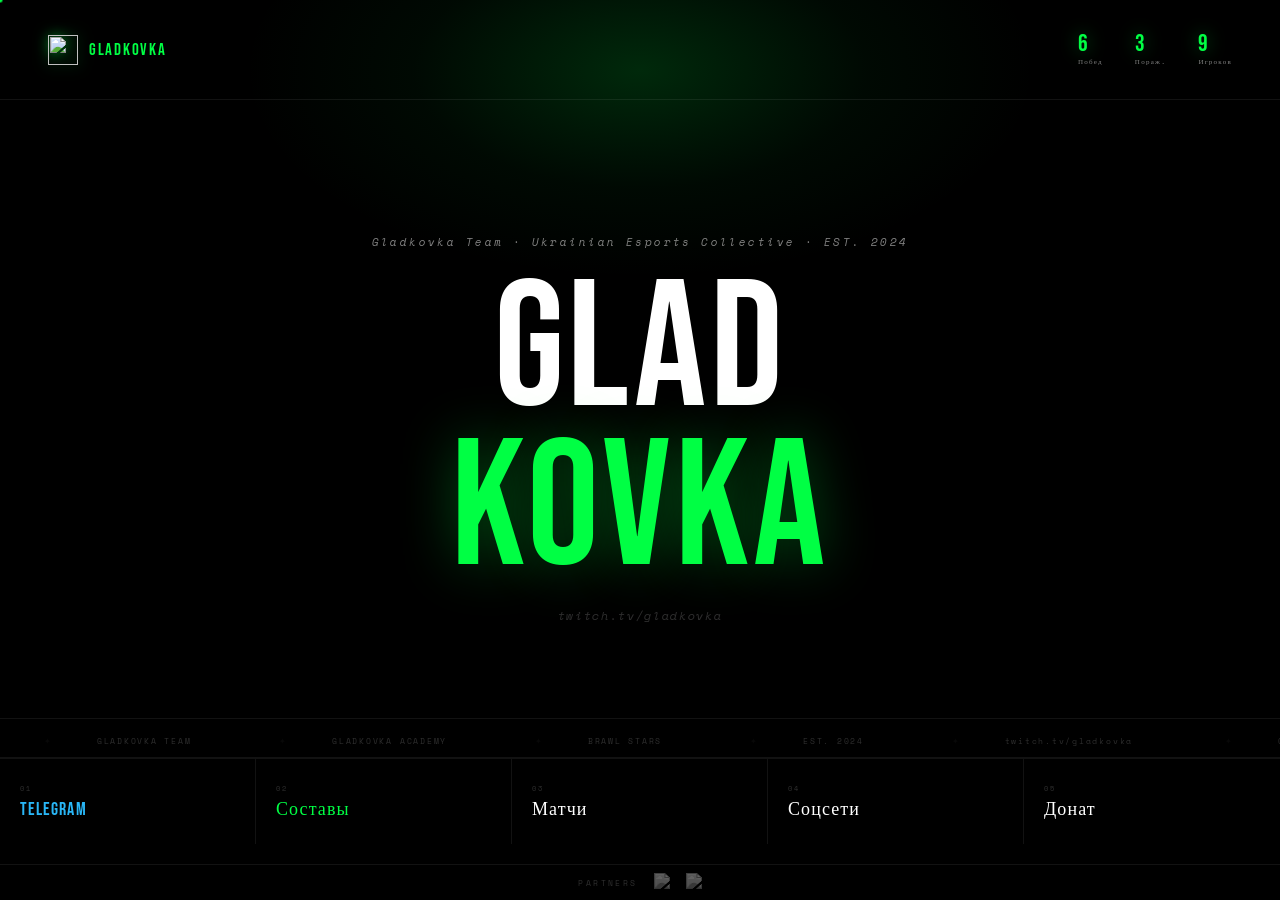
==== commit b529311d: "Update index.html" ====
--- a/index.html
+++ b/index.html
@@ -3,671 +3,427 @@
 <head>
 <meta charset="UTF-8">
 <meta name="viewport" content="width=device-width, initial-scale=1.0">
-<title>GLADKOVKA</title>
-<link href="https://fonts.googleapis.com/css2?family=Anton&family=Barlow+Condensed:ital,wght@0,300;0,400;0,600;0,700;0,900;1,700&family=IBM+Plex+Mono:wght@300;400;500&display=swap" rel="stylesheet">
+<title>GLADKOVKA TEAM</title>
+<link href="https://fonts.googleapis.com/css2?family=Bebas+Neue&family=Inter:wght@300;400;500;600&family=Space+Mono:ital@0;1&display=swap" rel="stylesheet">
 <style>
 :root{
-  --g:#0dff6e;--g2:#09cc55;--g3:rgba(13,255,110,0.12);--g4:rgba(13,255,110,0.04);
-  --k:#000;--k2:#080808;--k3:#0f0f0f;--k4:#141414;
-  --w:#f0ede6;--w2:rgba(240,237,230,0.5);--w3:rgba(240,237,230,0.15);
-  --r:#ff2b2b;--gold:#ffc130;--blue:#1af;--pur:#a855f7;
+  --g:#00ff44;--gd:rgba(0,255,68,.12);--gx:rgba(0,255,68,.04);
+  --k:#000;--k1:#0a0a0a;--k2:#111;
+  --w:#fff;--w2:rgba(255,255,255,.5);--w3:rgba(255,255,255,.18);--w4:rgba(255,255,255,.07);
+  --gold:#f5c842;--blue:#3ab4ff;--red:#ff3b3b;--yellow:#ffe04b;
 }
 *{margin:0;padding:0;box-sizing:border-box;}
 html{scroll-behavior:smooth;}
-body{background:var(--k);color:var(--w);font-family:'Barlow Condensed',sans-serif;overflow-x:hidden;}
-
-/* ══ CURSOR ══ */
-#C{position:fixed;pointer-events:none;z-index:9999;mix-blend-mode:difference;}
-#C .dot{width:8px;height:8px;background:var(--g);border-radius:50%;position:absolute;transform:translate(-50%,-50%);transition:transform .15s;}
-#C .ring{width:32px;height:32px;border:1px solid var(--g);border-radius:50%;position:absolute;transform:translate(-50%,-50%);opacity:.5;transition:all .25s;}
-body:has(a:hover) #C .dot,body:has(button:hover) #C .dot,body:has([onclick]:hover) #C .dot{transform:translate(-50%,-50%) scale(3);}
-
-/* ══ LOADER ══ */
-#LDR{position:fixed;inset:0;z-index:8888;background:var(--k);display:flex;flex-direction:column;align-items:center;justify-content:center;gap:0;}
-.ldr-bar{width:0;height:1px;background:var(--g);box-shadow:0 0 8px var(--g);transition:width 1.4s cubic-bezier(.4,0,.2,1);}
-.ldr-txt{font-family:'Anton';font-size:clamp(40px,10vw,100px);letter-spacing:.05em;color:var(--g);text-shadow:0 0 40px rgba(13,255,110,.4);margin-bottom:16px;clip-path:inset(0 100% 0 0);transition:clip-path 1s .1s cubic-bezier(.16,1,.3,1);}
-#LDR.go .ldr-txt{clip-path:inset(0 0% 0 0);}
-#LDR.go .ldr-bar{width:280px;}
-#LDR.out{opacity:0;pointer-events:none;transition:opacity .6s .2s;}
-
-/* ══ HOME ══ */
-#HOME{min-height:100vh;display:flex;flex-direction:column;position:relative;overflow:hidden;}
-
-/* BG grid */
-#HOME::before{content:'';position:absolute;inset:0;
-  background-image:linear-gradient(rgba(13,255,110,.03) 1px,transparent 1px),linear-gradient(90deg,rgba(13,255,110,.03) 1px,transparent 1px);
-  background-size:80px 80px;pointer-events:none;}
-
-/* diagonal accent */
-#HOME::after{content:'';position:absolute;top:-200px;right:-100px;width:600px;height:600px;
-  background:radial-gradient(ellipse,rgba(13,255,110,.07) 0%,transparent 70%);pointer-events:none;}
-
-/* ── TOP BAR ── */
-.hdr{
-  display:flex;align-items:center;justify-content:space-between;
-  padding:clamp(16px,3vw,28px) clamp(20px,5vw,56px);
-  border-bottom:1px solid rgba(13,255,110,.12);
-  position:relative;z-index:2;
+body{background:var(--k);color:var(--w);font-family:'Inter',sans-serif;overflow-x:hidden;cursor:none;}
+
+#cur{position:fixed;width:5px;height:5px;background:var(--g);border-radius:50%;pointer-events:none;z-index:9999;transform:translate(-50%,-50%);mix-blend-mode:difference;transition:width .15s,height .15s,background .15s;}
+#cur.big{width:28px;height:28px;background:transparent;border:1px solid rgba(0,255,68,.6);mix-blend-mode:normal;}
+
+.screen{display:none;min-height:100vh;flex-direction:column;position:relative;overflow:hidden;}
+.screen.active{display:flex;}
+
+.glow-top{position:absolute;top:-140px;left:50%;transform:translateX(-50%);width:min(800px,130vw);height:420px;background:radial-gradient(ellipse,rgba(0,255,68,.16) 0%,rgba(0,180,50,.05) 40%,transparent 70%);pointer-events:none;z-index:0;}
+.glow-split{position:absolute;inset:0;background:radial-gradient(ellipse 110% 38% at 50% 0%,rgba(0,255,68,.14) 0%,rgba(0,80,20,.03) 40%,transparent 60%),radial-gradient(ellipse 90% 40% at 50% 108%,rgba(160,0,0,.16) 0%,transparent 55%),#000;pointer-events:none;z-index:0;}
+.z{position:relative;z-index:2;}
+
+.spbar{position:fixed;bottom:0;left:0;right:0;z-index:600;display:flex;align-items:center;justify-content:center;gap:16px;padding:8px 20px;background:rgba(0,0,0,.94);border-top:1px solid var(--w4);backdrop-filter:blur(10px);}
+.sp-lbl{font-family:'Space Mono';font-size:8px;color:var(--w3);letter-spacing:.3em;}
+.sp-img{height:19px;opacity:.38;filter:grayscale(1);transition:.25s;}
+.sp-img:hover{opacity:.85;filter:none;}
+
+/* ════ HOME ════ */
+#home{padding-bottom:56px;}
+.hdr{display:flex;align-items:center;justify-content:space-between;padding:clamp(18px,4vw,32px) clamp(18px,5vw,48px);border-bottom:1px solid var(--w4);}
+.hdr-logo{display:flex;align-items:center;gap:11px;}
+.hdr-logo img{width:30px;height:30px;object-fit:contain;filter:drop-shadow(0 0 7px rgba(0,255,68,.55));}
+.hdr-name{font-family:'Bebas Neue';font-size:17px;letter-spacing:.1em;color:var(--g);}
+.hdr-stats{display:flex;gap:clamp(14px,4vw,32px);}
+.hs-n{font-family:'Bebas Neue';font-size:clamp(17px,3.5vw,24px);color:var(--g);line-height:1;text-shadow:0 0 18px rgba(0,255,68,.4);}
+.hs-l{font-family:'Space Mono';font-size:7px;color:var(--w2);letter-spacing:.18em;}
+@media(max-width:540px){.hdr-stats{display:none;}}
+
+.hero{flex:1;display:flex;flex-direction:column;justify-content:center;align-items:center;padding:clamp(36px,8vw,72px) clamp(18px,5vw,48px) clamp(16px,4vw,32px);}
+.hero-pre{font-family:'Space Mono';font-style:italic;font-size:clamp(8px,1.5vw,11px);color:var(--w2);letter-spacing:.22em;margin-bottom:clamp(12px,3vw,22px);text-align:center;}
+.hero-name{font-family:'Bebas Neue';font-size:clamp(64px,18vw,180px);letter-spacing:.02em;line-height:.88;text-align:center;}
+.hero-name .l1{display:block;color:var(--w);}
+.hero-name .l2{display:block;color:var(--g);text-shadow:0 0 55px rgba(0,255,68,.32);}
+.hero-tw{font-family:'Space Mono';font-style:italic;font-size:clamp(9px,1.7vw,12px);color:var(--w3);letter-spacing:.14em;margin-top:clamp(10px,2vw,18px);text-align:center;}
+
+.ticker{overflow:hidden;white-space:nowrap;border-top:1px solid var(--w4);border-bottom:1px solid var(--w4);padding:9px 0;background:rgba(0,0,0,.35);margin-top:auto;}
+.ticker-t{display:inline-block;animation:tick 32s linear infinite;}
+.ticker-t span{font-family:'Space Mono';font-size:8px;color:var(--w3);letter-spacing:.22em;padding:0 44px;}
+.ticker-t span::before{content:'✦';margin-right:44px;opacity:.18;}
+@keyframes tick{from{transform:translateX(0);}to{transform:translateX(-50%);}}
+
+.home-nav{display:grid;grid-template-columns:repeat(5,1fr);border-top:1px solid var(--w4);}
+.hnav{padding:clamp(14px,3.5vw,24px) clamp(12px,2.5vw,20px);background:transparent;cursor:pointer;display:flex;flex-direction:column;gap:5px;transition:background .2s;text-decoration:none;color:var(--w);border-right:1px solid var(--w4);position:relative;overflow:hidden;}
+.hnav:last-child{border-right:none;}
+.hnav::after{content:'';position:absolute;bottom:0;left:0;width:0;height:1px;background:var(--g);transition:width .3s cubic-bezier(.16,1,.3,1);}
+.hnav:hover{background:var(--gx);}
+.hnav:hover::after{width:100%;}
+.hn-n{font-family:'Space Mono';font-size:7px;color:var(--w3);letter-spacing:.22em;}
+.hn-l{font-family:'Bebas Neue';font-size:clamp(12px,2.5vw,18px);letter-spacing:.06em;}
+.hnav.tg .hn-l{color:#29b6f6;}
+.hnav.acc .hn-l{color:var(--g);}
+@media(max-width:600px){.home-nav{grid-template-columns:repeat(3,1fr);}.hnav{border-bottom:1px solid var(--w4);}}
+
+/* ════ INNER ════ */
+.inner{padding:clamp(18px,5vw,48px) clamp(14px,5vw,40px) 80px;flex:1;}
+.sh{display:flex;justify-content:space-between;align-items:flex-end;padding-bottom:clamp(12px,2.5vw,22px);border-bottom:1px solid var(--w4);margin-bottom:clamp(20px,4vw,40px);gap:12px;flex-wrap:wrap;}
+.sh-pre{font-family:'Space Mono';font-size:8px;color:var(--w3);letter-spacing:.22em;margin-bottom:5px;font-style:italic;}
+.sh-t{font-family:'Bebas Neue';font-size:clamp(34px,9vw,78px);letter-spacing:.04em;line-height:.92;}
+.sh-t.g{color:var(--g);}
+.sh-t.gold{color:var(--gold);}
+.sh-t.blue{color:var(--blue);}
+.sh-t.yellow{color:var(--yellow);}
+.back{font-family:'Space Mono';font-size:8px;color:var(--w2);letter-spacing:.18em;cursor:pointer;background:none;border:none;display:flex;align-items:center;gap:5px;transition:color .2s;white-space:nowrap;}
+.back:hover{color:var(--g);}
+.back::before{content:'←';}
+
+/* ════ ROSTER PICKER ════ */
+.rp{display:grid;grid-template-columns:repeat(2,1fr);gap:1px;background:var(--w4);}
+.rp-tile{background:var(--k);padding:clamp(22px,5vw,40px) clamp(16px,4vw,28px);cursor:pointer;display:flex;flex-direction:column;gap:9px;transition:background .2s;position:relative;overflow:hidden;text-decoration:none;color:var(--w);}
+.rp-tile:hover{background:var(--gx);}
+.rp-tile::before{content:'';position:absolute;left:0;top:0;bottom:0;width:1px;background:var(--g);transform:scaleY(0);transition:transform .28s cubic-bezier(.16,1,.3,1);transform-origin:bottom;}
+.rp-tile:hover::before{transform:scaleY(1);}
+.rp-tile.acad::before{background:var(--blue);}
+.rp-tile.bs::before{background:var(--yellow);}
+.rp-tile.sub::before{background:var(--w3);}
+.rp-tile.soon{cursor:default;opacity:.6;}
+.rp-tile.soon:hover{background:var(--k);}
+.rp-tile.soon::before{display:none;}
+.rp-tile.full{grid-column:span 2;}
+@media(max-width:540px){.rp{grid-template-columns:1fr;}.rp-tile.full{grid-column:span 1;}}
+.rp-tag{font-family:'Space Mono';font-size:7px;color:var(--w3);letter-spacing:.22em;font-style:italic;}
+.rp-logo{width:26px;height:26px;object-fit:contain;opacity:.6;transition:.2s;}
+.rp-tile:hover .rp-logo{opacity:1;}
+.rp-name{font-family:'Bebas Neue';font-size:clamp(16px,3.5vw,24px);letter-spacing:.04em;line-height:1.1;z-index:1;}
+.rp-tile.acad .rp-name{color:var(--blue);}
+.rp-tile.bs .rp-name{color:var(--yellow);}
+.rp-tile.sub .rp-name{color:var(--w2);}
+.rp-num{position:absolute;bottom:-14px;right:8px;font-family:'Bebas Neue';font-size:clamp(60px,12vw,100px);color:rgba(255,255,255,.025);line-height:1;pointer-events:none;}
+.rp-arr{font-size:15px;color:var(--w3);margin-top:auto;transition:.2s;}
+.rp-tile:hover .rp-arr{color:var(--g);transform:translateX(4px);}
+
+/* ════ PLAYER CARDS ════ */
+.pcards{display:grid;grid-template-columns:repeat(auto-fill,minmax(155px,1fr));gap:clamp(7px,1.8vw,13px);}
+.pcard{background:var(--k1);border:1px solid var(--w4);cursor:pointer;overflow:hidden;transition:border-color .22s,transform .25s,box-shadow .25s;position:relative;}
+.pcard:hover{border-color:rgba(0,255,68,.5);transform:translateY(-5px);box-shadow:0 14px 40px rgba(0,0,0,.7),0 0 18px rgba(0,255,68,.07);}
+.pcard.acad:hover{border-color:rgba(58,180,255,.5);box-shadow:0 14px 40px rgba(0,0,0,.7),0 0 18px rgba(58,180,255,.07);}
+.pcard.bs:hover{border-color:rgba(255,224,75,.45);box-shadow:0 14px 40px rgba(0,0,0,.7),0 0 18px rgba(255,224,75,.07);}
+
+.pc-wrap{position:relative;width:100%;padding-top:118%;overflow:hidden;background:var(--k2);}
+.pc-wrap img{position:absolute;inset:0;width:100%;height:100%;object-fit:contain;object-position:top center;transition:transform .4s,filter .3s;filter:grayscale(.08);}
+.pcard:hover .pc-wrap img{transform:scale(1.05);filter:grayscale(0);}
+.pc-wrap::after{content:'';position:absolute;bottom:0;left:0;right:0;height:48%;background:linear-gradient(transparent,rgba(0,0,0,.92));pointer-events:none;}
+.pc-ph{position:absolute;inset:0;display:flex;align-items:center;justify-content:center;font-family:'Bebas Neue';font-size:clamp(28px,6vw,44px);color:rgba(255,255,255,.07);background:linear-gradient(160deg,#0d0d0d,#131313);}
+.pc-chip{position:absolute;top:7px;left:7px;font-family:'Space Mono';font-size:6px;letter-spacing:.13em;padding:2px 6px;background:rgba(0,0,0,.78);border:1px solid var(--w4);color:var(--w2);z-index:2;text-transform:uppercase;backdrop-filter:blur(4px);}
+
+.pc-body{padding:8px 10px 11px;border-top:1px solid var(--w4);display:flex;flex-direction:column;gap:2px;}
+.pc-r1{display:flex;align-items:center;justify-content:space-between;gap:3px;}
+.pc-nick{font-family:'Bebas Neue';font-size:clamp(14px,3vw,19px);letter-spacing:.04em;line-height:1;overflow:hidden;text-overflow:ellipsis;white-space:nowrap;flex:1;transition:color .2s;}
+.pcard.main:hover .pc-nick{color:var(--g);}
+.pcard.acad:hover .pc-nick{color:var(--blue);}
+.pcard.bs:hover .pc-nick{color:var(--yellow);}
+.pc-flag{font-size:13px;flex-shrink:0;}
+.pc-role{font-family:'Space Mono';font-size:7px;color:var(--w3);letter-spacing:.1em;text-transform:uppercase;}
+.pc-tag{display:inline-block;font-family:'Space Mono';font-size:6px;letter-spacing:.16em;padding:2px 6px;border:1px solid;align-self:flex-start;margin-top:2px;}
+.pcard.main .pc-tag{border-color:rgba(0,255,68,.3);color:var(--g);}
+.pcard.acad .pc-tag{border-color:rgba(58,180,255,.3);color:var(--blue);}
+.pcard.bs .pc-tag{border-color:rgba(255,224,75,.28);color:var(--yellow);}
+.pcard.sub .pc-tag{border-color:var(--w4);color:var(--w2);}
+.pcard.med .pc-tag{border-color:rgba(255,100,0,.28);color:#ff6400;}
+
+/* ════ MODAL ════ */
+.mbg{display:none;position:fixed;inset:0;z-index:1000;background:rgba(0,0,0,.9);backdrop-filter:blur(14px);align-items:center;justify-content:center;padding:16px;}
+.mbg.open{display:flex;animation:mfade .2s ease;}
+@keyframes mfade{from{opacity:0;}to{opacity:1;}}
+
+.mbox{
+  background:var(--k1); border:1px solid rgba(255,255,255,.09); width:min(820px,96vw); max-height:92vh;
+  overflow-y:auto; display:grid; grid-template-columns:280px 1fr; position:relative;
+  animation:mslide .32s cubic-bezier(.16,1,.3,1);
 }
-.hdr-logo{display:flex;align-items:center;gap:14px;}
-.hdr-logo img{width:42px;height:42px;object-fit:contain;filter:drop-shadow(0 0 8px var(--g));}
-.hdr-name{font-family:'Anton';font-size:22px;letter-spacing:.1em;color:var(--g);}
-.hdr-tag{font-family:'IBM Plex Mono';font-size:9px;color:var(--w2);letter-spacing:.25em;margin-top:2px;}
-.hdr-stats{display:flex;gap:clamp(20px,4vw,48px);}
-.hdr-stat-n{font-family:'Anton';font-size:clamp(18px,3vw,26px);color:var(--g);line-height:1;}
-.hdr-stat-l{font-family:'IBM Plex Mono';font-size:8px;color:var(--w2);letter-spacing:.2em;margin-top:2px;}
-
-/* ── HERO ── */
-.hero{flex:1;display:flex;flex-direction:column;justify-content:center;padding:0 clamp(20px,5vw,56px);position:relative;z-index:2;}
-.hero-eyebrow{font-family:'IBM Plex Mono';font-size:11px;color:var(--g);letter-spacing:.4em;margin-bottom:clamp(12px,2vw,20px);display:flex;align-items:center;gap:12px;}
-.hero-eyebrow::before{content:'';display:block;width:40px;height:1px;background:var(--g);}
-.hero-big{font-family:'Anton';font-size:clamp(80px,18vw,220px);line-height:.88;letter-spacing:-.01em;position:relative;}
-.hero-big .line1{display:block;color:var(--w);clip-path:inset(0 100% 0 0);transition:clip-path .9s .3s cubic-bezier(.16,1,.3,1);}
-.hero-big .line2{display:block;color:var(--g);text-shadow:0 0 60px rgba(13,255,110,.3);clip-path:inset(0 100% 0 0);transition:clip-path .9s .45s cubic-bezier(.16,1,.3,1);}
-.hero-big.show .line1,.hero-big.show .line2{clip-path:inset(0 0% 0 0);}
-
-.hero-bottom{display:flex;align-items:flex-end;justify-content:space-between;margin-top:clamp(24px,4vw,48px);gap:20px;flex-wrap:wrap;}
-.hero-desc{font-family:'Barlow Condensed';font-size:clamp(14px,2vw,18px);color:var(--w2);font-weight:300;letter-spacing:.05em;max-width:320px;line-height:1.5;}
-
-/* ── MAIN NAV ── */
-.main-nav{display:flex;gap:1px;background:rgba(13,255,110,.08);border:1px solid rgba(13,255,110,.12);}
-.mnav{
-  padding:clamp(14px,2.5vw,20px) clamp(16px,3vw,28px);
-  background:var(--k);cursor:pointer;transition:background .2s;
-  display:flex;flex-direction:column;gap:4px;
-  text-decoration:none;color:var(--w);position:relative;overflow:hidden;
-}
-.mnav::after{content:'';position:absolute;bottom:0;left:0;width:0;height:2px;background:var(--g);transition:width .3s cubic-bezier(.16,1,.3,1);}
-.mnav:hover{background:var(--k3);}
-.mnav:hover::after{width:100%;}
-.mnav-n{font-family:'IBM Plex Mono';font-size:9px;color:rgba(13,255,110,.5);letter-spacing:.2em;}
-.mnav-l{font-family:'Anton';font-size:clamp(11px,2vw,15px);letter-spacing:.08em;}
-.mnav.accent{background:var(--g3);}
-.mnav.accent .mnav-l{color:var(--g);}
-
-/* ══ SECTION BASE ══ */
-.SEC{display:none;min-height:100vh;animation:secIN .4s cubic-bezier(.16,1,.3,1);}
-.SEC.on{display:block;}
-@keyframes secIN{from{opacity:0;transform:translateY(20px);}to{opacity:1;transform:translateY(0);}}
-
-/* ── SECTION HEADER ── */
-.sh{
-  display:grid;grid-template-columns:1fr auto;align-items:end;
-  padding:clamp(24px,4vw,48px) clamp(20px,5vw,56px) clamp(16px,3vw,32px);
-  border-bottom:1px solid rgba(13,255,110,.1);
-  position:relative;
-}
-.sh::after{content:'';position:absolute;bottom:0;left:clamp(20px,5vw,56px);width:60px;height:2px;background:var(--g);}
-.sh-pre{font-family:'IBM Plex Mono';font-size:10px;color:var(--g);letter-spacing:.3em;margin-bottom:8px;}
-.sh-title{font-family:'Anton';font-size:clamp(36px,8vw,88px);line-height:.92;letter-spacing:.02em;}
-.sh-back{
-  font-family:'IBM Plex Mono';font-size:10px;color:var(--w2);letter-spacing:.2em;
-  cursor:pointer;border:none;background:none;display:flex;align-items:center;gap:8px;
-  transition:color .2s;padding-bottom:6px;
-}
-.sh-back:hover{color:var(--g);}
-.sh-back::before{content:'←';}
-
-/* ══ ROSTER PICKER ══ */
-.rp{display:grid;grid-template-columns:repeat(3,1fr);gap:1px;background:rgba(13,255,110,.06);margin:clamp(20px,4vw,40px) clamp(20px,5vw,56px);}
-.rp-c{
-  background:var(--k);padding:clamp(24px,4vw,44px) clamp(20px,3vw,32px);
-  cursor:pointer;transition:background .2s;position:relative;overflow:hidden;
-  display:flex;flex-direction:column;gap:10px;
-}
-.rp-c:hover{background:var(--k3);}
-.rp-c::before{content:'';position:absolute;left:0;top:0;bottom:0;width:2px;background:var(--g);transform:scaleY(0);transition:transform .3s cubic-bezier(.16,1,.3,1);transform-origin:bottom;}
-.rp-c:hover::before{transform:scaleY(1);}
-.rp-bg{position:absolute;bottom:-20px;right:10px;font-family:'Anton';font-size:clamp(60px,10vw,120px);color:rgba(13,255,110,.04);line-height:1;pointer-events:none;transition:color .2s;}
-.rp-c:hover .rp-bg{color:rgba(13,255,110,.07);}
-.rp-tag{font-family:'IBM Plex Mono';font-size:9px;letter-spacing:.3em;color:var(--w2);}
-.rp-logo{width:32px;height:32px;object-fit:contain;opacity:.7;transition:opacity .2s;}
-.rp-c:hover .rp-logo{opacity:1;}
-.rp-name{font-family:'Anton';font-size:clamp(16px,2.5vw,24px);letter-spacing:.04em;line-height:1.1;position:relative;z-index:1;}
-.rp-arrow{font-size:20px;color:rgba(13,255,110,.3);transition:all .2s;margin-top:auto;}
-.rp-c:hover .rp-arrow{color:var(--g);transform:translateX(6px);}
-/* roster accent colors */
-.rp-c.lg .rp-name{color:var(--gold);}
-.rp-c.lg::before{background:var(--gold);}
-.rp-c.ac .rp-name{color:var(--blue);}
-.rp-c.ac::before{background:var(--blue);}
-.rp-c.bs .rp-name{color:#ffce00;}
-.rp-c.bs::before{background:#ffce00;}
-.rp-c.sv .rp-name{color:var(--w2);}
-.rp-c.sv::before{background:var(--w3);}
-/* span full row for last tile if odd */
-.rp-c.full{grid-column:span 3;}
-
-/* ══ PLAYER ROWS ══ */
-.players{margin:0 clamp(20px,5vw,56px);padding-bottom:80px;}
-.prow{
-  display:grid;grid-template-columns:48px clamp(70px,12vw,100px) 1fr auto auto;
-  align-items:center;gap:clamp(12px,2vw,24px);
-  padding:clamp(12px,2vw,20px) 0;
-  border-bottom:1px solid rgba(240,237,230,.06);
-  transition:background .15s;cursor:default;
-  margin:0 clamp(-20px,-5vw,-56px);
-  padding-left:clamp(20px,5vw,56px);
-  padding-right:clamp(20px,5vw,56px);
-}
-.prow:first-child{border-top:1px solid rgba(240,237,230,.06);}
-.prow:hover{background:var(--k3);}
-.pn{font-family:'IBM Plex Mono';font-size:10px;color:rgba(13,255,110,.4);letter-spacing:.15em;}
-.pimg{width:clamp(70px,12vw,100px);height:clamp(70px,12vw,100px);object-fit:contain;display:block;background:var(--k2);filter:grayscale(.3);transition:filter .3s;}
-.prow:hover .pimg{filter:grayscale(0);}
-.pname{font-family:'Anton';font-size:clamp(20px,4vw,36px);letter-spacing:.02em;transition:color .2s;}
-.prow:hover .pname{color:var(--g);}
-.prole{font-family:'IBM Plex Mono';font-size:9px;color:var(--w2);letter-spacing:.2em;margin-top:4px;}
-.ptag{
-  font-family:'IBM Plex Mono';font-size:9px;letter-spacing:.2em;
-  padding:4px 12px;border:1px solid;white-space:nowrap;
-}
-.ptag.active{border-color:rgba(13,255,110,.4);color:var(--g);}
-.ptag.lg{border-color:rgba(255,193,48,.4);color:var(--gold);}
-.ptag.ac{border-color:rgba(17,170,255,.4);color:var(--blue);}
-.ptag.sub{border-color:rgba(0,200,255,.3);color:#00c8ff;}
-.ptag.med{border-color:rgba(255,100,0,.3);color:#ff6400;}
-.ptag.bs{border-color:rgba(255,206,0,.4);color:#ffce00;}
-.parr{color:rgba(13,255,110,.2);font-size:18px;transition:all .2s;}
-.prow:hover .parr{color:var(--g);transform:translateX(4px);}
-.pph{
-  width:clamp(70px,12vw,100px);height:clamp(70px,12vw,100px);
-  background:var(--k2);border:1px solid rgba(13,255,110,.1);
-  display:flex;align-items:center;justify-content:center;
-  font-family:'Anton';font-size:22px;color:rgba(13,255,110,.2);
-}
-
-/* ══ MATCHES ══ */
-.matches{margin:0 clamp(20px,5vw,56px);padding-bottom:80px;}
-.mrow{
-  display:flex;align-items:center;justify-content:space-between;gap:16px;
-  padding:clamp(14px,2.5vw,22px) 0;
-  border-bottom:1px solid rgba(240,237,230,.06);
-  flex-wrap:wrap;
-  margin:0 clamp(-20px,-5vw,-56px);
-  padding-left:clamp(20px,5vw,56px);
-  padding-right:clamp(20px,5vw,56px);
-  transition:background .15s;
-}
-.mrow:first-child{border-top:1px solid rgba(240,237,230,.06);}
-.mrow:hover{background:var(--k3);}
-.mbadge{
-  font-family:'IBM Plex Mono';font-size:9px;letter-spacing:.25em;
-  padding:5px 12px;border:1px solid;min-width:56px;text-align:center;flex-shrink:0;
-}
-.mbadge.w{border-color:rgba(13,255,110,.5);color:var(--g);}
-.mbadge.l{border-color:rgba(255,43,43,.4);color:var(--r);}
-.mteams{flex:1;display:flex;align-items:center;gap:10px;flex-wrap:wrap;}
-.mself{font-family:'Anton';font-size:clamp(14px,3vw,22px);letter-spacing:.04em;}
-.mvs{font-family:'IBM Plex Mono';font-size:10px;color:var(--w2);}
-.mopp{font-family:'Anton';font-size:clamp(14px,3vw,22px);letter-spacing:.04em;color:var(--w2);}
-.mscore{
-  font-family:'Anton';font-size:clamp(20px,4vw,32px);letter-spacing:.04em;
-  min-width:72px;text-align:right;flex-shrink:0;
-}
-.mscore.w{color:var(--g);text-shadow:0 0 20px rgba(13,255,110,.3);}
-.mscore.l{color:var(--r);}
-
-/* ══ SOCIALS ══ */
-.soc-grid{
-  display:grid;grid-template-columns:repeat(2,1fr);
-  gap:1px;background:rgba(13,255,110,.06);
-  margin:clamp(20px,4vw,40px) clamp(20px,5vw,56px);
-  padding-bottom:0;
-}
-.sc{
-  background:var(--k);padding:clamp(28px,5vw,52px) clamp(24px,4vw,40px);
-  text-decoration:none;color:var(--w);
-  display:flex;flex-direction:column;gap:12px;
-  transition:background .2s;position:relative;overflow:hidden;
-}
-.sc:hover{background:var(--k3);}
-.sc::after{content:'';position:absolute;bottom:0;left:0;width:0;height:2px;transition:width .35s cubic-bezier(.16,1,.3,1);}
+@keyframes mslide{from{opacity:0;transform:translateY(20px) scale(.97);}to{opacity:1;transform:none;}}
+@media(max-width:600px){.mbox{grid-template-columns:1fr;}}
+
+.m-photo{position:relative;overflow:hidden;background:var(--k2);min-height:340px;}
+.m-photo img{width:100%;height:100%;object-fit:contain;object-position:top center;display:block;}
+.m-photo-ov{position:absolute;inset:0;background:linear-gradient(to right,transparent 55%,var(--k1));pointer-events:none;}
+.m-glow{position:absolute;top:-50px;left:-30px;width:260px;height:260px;border-radius:50%;filter:blur(70px);opacity:.22;pointer-events:none;z-index:0;}
+@media(max-width:600px){.m-photo-ov{background:linear-gradient(to top,var(--k1) 0%,transparent 55%);}.m-photo{min-height:220px;max-height:280px;}}
+
+.m-info{padding:clamp(20px,4vw,36px);display:flex;flex-direction:column;gap:12px;position:relative;z-index:1;}
+.m-pre{font-family:'Space Mono';font-size:7px;color:var(--w3);letter-spacing:.28em;font-style:italic;}
+.m-nick{font-family:'Bebas Neue';font-size:clamp(32px,7vw,60px);letter-spacing:.04em;line-height:.88;}
+.m-full{font-family:'Space Mono';font-style:italic;font-size:clamp(9px,1.7vw,12px);color:var(--w2);letter-spacing:.07em;}
+.m-tags{display:flex;align-items:center;gap:8px;flex-wrap:wrap;}
+.m-rtag{font-family:'Space Mono';font-size:7px;letter-spacing:.16em;padding:3px 9px;border:1px solid;text-transform:uppercase;}
+.m-flag{font-size:18px;}
+.m-div{height:1px;background:var(--w4);}
+.m-bio{font-family:'Inter';font-weight:300;font-size:clamp(11px,1.7vw,13px);color:var(--w2);line-height:1.72;letter-spacing:.01em;flex:1;}
+.m-join{font-family:'Space Mono';font-size:8px;color:var(--w3);letter-spacing:.13em;font-style:italic;}
+
+.m-nav{display:flex;gap:6px;padding-top:4px;border-top:1px solid var(--w4);margin-top:auto;}
+.m-nbtn{flex:1;padding:8px;background:var(--k2);border:1px solid var(--w4);font-family:'Bebas Neue';font-size:12px;letter-spacing:.06em;color:var(--w2);cursor:pointer;transition:.18s;text-align:center;}
+.m-nbtn:hover{border-color:var(--g);color:var(--g);background:var(--gx);}
+.m-nbtn.dis{opacity:.25;pointer-events:none;}
+
+.m-close{position:absolute;top:12px;right:12px;width:30px;height:30px;background:rgba(0,0,0,.65);border:1px solid var(--w4);border-radius:50%;cursor:pointer;display:flex;align-items:center;justify-content:center;font-size:13px;color:var(--w2);transition:.18s;z-index:10;}
+.m-close:hover{border-color:var(--red);color:var(--red);}
+
+/* ════ MATCHES ════ */
+.m-list{display:flex;flex-direction:column;}
+.mrow{display:flex;align-items:center;gap:clamp(8px,2vw,18px);padding:clamp(11px,2.2vw,17px) 0;border-bottom:1px solid var(--w4);transition:background .14s;flex-wrap:wrap;}
+.mrow:first-child{border-top:1px solid var(--w4);}
+.mrow:hover{background:rgba(255,255,255,.018);}
+.mb{font-family:'Space Mono';font-size:7px;letter-spacing:.2em;padding:3px 10px;border:1px solid;min-width:48px;text-align:center;}
+.mb.w{border-color:rgba(0,255,68,.42);color:var(--g);}
+.mb.l{border-color:rgba(255,59,59,.38);color:var(--red);}
+.mteams{flex:1;display:flex;align-items:center;gap:7px;flex-wrap:wrap;}
+.ms{font-family:'Bebas Neue';font-size:clamp(13px,2.8vw,18px);letter-spacing:.04em;}
+.mvs{font-family:'Space Mono';font-style:italic;font-size:8px;color:var(--w3);}
+.mo{font-family:'Bebas Neue';font-size:clamp(13px,2.8vw,18px);letter-spacing:.04em;color:var(--w2);}
+.msc{font-family:'Bebas Neue';font-size:clamp(18px,3.8vw,28px);letter-spacing:.04em;min-width:52px;text-align:right;flex-shrink:0;}
+.msc.w{color:var(--g);text-shadow:0 0 14px rgba(0,255,68,.28);}
+.msc.l{color:var(--red);}
+
+/* ════ SOCIALS ════ */
+.soc-grid{display:grid;grid-template-columns:1fr 1fr;gap:1px;background:var(--w4);}
+.sc{background:var(--k);padding:clamp(22px,5vw,40px) clamp(16px,4vw,28px);text-decoration:none;color:var(--w);display:flex;flex-direction:column;gap:9px;transition:background .2s;position:relative;overflow:hidden;}
+.sc:hover{background:var(--gx);}
+.sc::after{content:'';position:absolute;bottom:0;left:0;width:0;height:1px;transition:width .3s cubic-bezier(.16,1,.3,1);}
 .sc:hover::after{width:100%;}
-.sc.tg::after{background:var(--blue);}
-.sc.tt::after{background:#ff0050;}
-.sc.ig::after{background:#e1306c;}
-.sc.tw::after{background:#9147ff;}
-.sc.yt::after{background:#ff4444;}.sc.yt{grid-column:span 2;}
-.sc-plat{font-family:'IBM Plex Mono';font-size:9px;letter-spacing:.35em;color:var(--w2);}
-.sc-handle{font-family:'Anton';font-size:clamp(18px,4vw,36px);letter-spacing:.02em;transition:color .2s;}
-.sc.tg:hover .sc-handle{color:var(--blue);}
-.sc.tt:hover .sc-handle{color:#ff0050;}
-.sc.ig:hover .sc-handle{color:#e1306c;}
-.sc.tw:hover .sc-handle{color:#9147ff;}
-.sc.yt:hover .sc-handle{color:#ff4444;}
-.sc-url{font-family:'IBM Plex Mono';font-size:10px;color:var(--w2);letter-spacing:.1em;margin-top:auto;}
-.sc-arr{font-size:22px;color:rgba(13,255,110,.2);transition:all .2s;margin-top:8px;}
-.sc:hover .sc-arr{color:var(--g);transform:translateX(6px);}
-.sc-bg{position:absolute;bottom:-16px;right:12px;font-family:'Anton';font-size:clamp(56px,12vw,100px);color:rgba(13,255,110,.03);line-height:1;pointer-events:none;}
-
-/* ══ DONATE ══ */
-.don-wrap{
-  display:grid;grid-template-columns:1fr 1fr;gap:1px;
-  background:rgba(13,255,110,.06);
-  margin:clamp(20px,4vw,40px) clamp(20px,5vw,56px);
-}
-.don-l{background:var(--k);padding:clamp(40px,7vw,80px) clamp(24px,5vw,48px);}
-.don-r{background:var(--k2);padding:clamp(40px,7vw,80px) clamp(24px,5vw,48px);display:flex;flex-direction:column;gap:28px;justify-content:center;}
-.don-big{font-family:'Anton';font-size:clamp(40px,10vw,100px);line-height:.9;letter-spacing:.02em;color:var(--g);text-shadow:0 0 60px rgba(13,255,110,.25);margin-bottom:20px;}
-.don-note{font-family:'IBM Plex Mono';font-size:11px;color:var(--w2);letter-spacing:.1em;line-height:1.8;}
-.don-btn{
-  display:inline-flex;align-items:center;gap:14px;
-  font-family:'Anton';font-size:clamp(14px,2.5vw,20px);letter-spacing:.08em;
-  text-decoration:none;background:var(--g);color:var(--k);
-  padding:clamp(14px,2.5vw,20px) clamp(24px,4vw,40px);
-  transition:all .2s;border:none;cursor:pointer;
-}
-.don-btn:hover{background:var(--w);transform:translateX(4px);}
+.sc.tg::after{background:#29b6f6;}.sc.tt::after{background:#ff0050;}.sc.ig::after{background:#e1306c;}.sc.tw::after{background:#9147ff;}.sc.yt{grid-column:span 2;}.sc.yt::after{background:#ff4444;}
+@media(max-width:540px){.soc-grid{grid-template-columns:1fr;}.sc.yt{grid-column:span 1;}}
+.sc-pl{font-family:'Space Mono';font-size:7px;color:var(--w3);letter-spacing:.28em;text-transform:uppercase;}
+.sc-h{font-family:'Bebas Neue';font-size:clamp(18px,4vw,30px);letter-spacing:.04em;transition:.2s;}
+.sc.tg:hover .sc-h{color:#29b6f6;}.sc.tt:hover .sc-h{color:#ff0050;}.sc.ig:hover .sc-h{color:#e1306c;}.sc.tw:hover .sc-h{color:#9147ff;}.sc.yt:hover .sc-h{color:#ff4444;}
+.sc-url{font-family:'Space Mono';font-size:8px;color:var(--w3);margin-top:auto;}
+.sc-arr{font-size:16px;color:var(--w3);transition:.2s;}
+.sc:hover .sc-arr{color:var(--w);transform:translateX(4px);}
+
+/* ════ DONATE ════ */
+.don{display:grid;grid-template-columns:1fr 1fr;gap:1px;background:var(--w4);}
+@media(max-width:540px){.don{grid-template-columns:1fr;}}
+.don-l{background:var(--k);padding:clamp(32px,7vw,60px) clamp(18px,5vw,40px);}
+.don-big{font-family:'Bebas Neue';font-size:clamp(40px,10vw,82px);letter-spacing:.04em;line-height:.9;color:var(--g);text-shadow:0 0 45px rgba(0,255,68,.22);margin-bottom:16px;}
+.don-note{font-family:'Inter';font-weight:300;font-size:12px;color:var(--w2);line-height:1.72;}
+.don-r{background:var(--k1);padding:clamp(32px,7vw,60px) clamp(18px,5vw,40px);display:flex;flex-direction:column;justify-content:center;gap:18px;}
+.don-lbl{font-family:'Space Mono';font-size:7px;color:var(--w3);letter-spacing:.28em;text-transform:uppercase;}
+.don-btn{display:inline-flex;align-items:center;gap:10px;font-family:'Bebas Neue';font-size:clamp(15px,3vw,19px);letter-spacing:.08em;text-decoration:none;color:#000;background:var(--g);padding:clamp(12px,2.5vw,16px) clamp(20px,4vw,32px);transition:.2s;border:none;cursor:pointer;}
+.don-btn:hover{background:#fff;transform:translateX(4px);}
 .don-btn::after{content:'→';}
-.don-meta{font-family:'IBM Plex Mono';font-size:9px;color:var(--w2);letter-spacing:.2em;line-height:1.8;}
-
-/* ══ SPONSORS BAR ══ */
-.spbar{
-  position:fixed;bottom:0;left:0;right:0;z-index:500;
-  display:flex;align-items:center;justify-content:center;gap:24px;
-  background:rgba(0,0,0,.92);border-top:1px solid rgba(13,255,110,.08);
-  padding:8px 24px;backdrop-filter:blur(12px);
-}
-.sp-lbl{font-family:'IBM Plex Mono';font-size:8px;color:rgba(13,255,110,.4);letter-spacing:.3em;}
-.sp-img{height:22px;width:auto;opacity:.45;filter:grayscale(1);transition:.2s;}
-.sp-img:hover{opacity:.9;filter:grayscale(0);}
-.sp-div{width:1px;height:14px;background:rgba(240,237,230,.06);}
-
-/* ══ SCROLL TICKER ══ */
-.ticker{
-  border-top:1px solid rgba(13,255,110,.1);border-bottom:1px solid rgba(13,255,110,.1);
-  overflow:hidden;white-space:nowrap;padding:10px 0;
-  background:var(--k2);
-}
-.ticker-inner{display:inline-block;animation:tick 25s linear infinite;}
-.ticker-inner span{
-  font-family:'IBM Plex Mono';font-size:10px;color:rgba(13,255,110,.4);
-  letter-spacing:.25em;padding:0 40px;
-}
-.ticker-inner span::before{content:'✦';margin-right:40px;opacity:.3;}
-@keyframes tick{from{transform:translateX(0);}to{transform:translateX(-50%);}}
-
-/* ══ RESPONSIVE ══ */
-@media(max-width:768px){
-  .hdr-stats{display:none;}
-  .rp{grid-template-columns:1fr 1fr;}
-  .rp-c.full{grid-column:span 2;}
-  .soc-grid{grid-template-columns:1fr;}
-  .sc.yt{grid-column:span 1;}
-  .don-wrap{grid-template-columns:1fr;}
-  .prow{grid-template-columns:36px clamp(56px,15vw,80px) 1fr auto;}
-  .parr{display:none;}
-}
-@media(max-width:520px){
-  .main-nav{flex-direction:column;}
-  .rp{grid-template-columns:1fr;}
-  .rp-c.full{grid-column:span 1;}
-}
+.don-meta{font-family:'Space Mono';font-size:7px;color:var(--w3);letter-spacing:.13em;line-height:1.8;}
 </style>
 </head>
 <body>
-
-<!-- cursor -->
-<div id="C"><div class="dot"></div><div class="ring"></div></div>
-
-<!-- loader -->
-<div id="LDR">
-  <div class="ldr-txt">GLADKOVKA</div>
-  <div class="ldr-bar" id="LBAR"></div>
-</div>
-
-<!-- sponsors -->
+<div id="cur"></div>
+
 <div class="spbar">
   <span class="sp-lbl">PARTNERS</span>
-  <div class="sp-div"></div>
-  <img class="sp-img" src="https://i.imgur.com/AT0ZCfb.png" alt="s1">
-  <img class="sp-img" src="https://i.imgur.com/hNWsLDJ.png" alt="s2">
-</div>
-
-<!-- ══════════════════ HOME ══════════════════ -->
-<div id="HOME">
-
-  <header class="hdr">
-    <div class="hdr-logo">
-      <img src="https://i.imgur.com/S8mBPo9.png" alt="logo">
-      <div>
-        <div class="hdr-name">GLADKOVKA</div>
-        <div class="hdr-tag">// ESPORTS · 2024</div>
+  <img class="sp-img" src="https://i.imgur.com/AT0ZCfb.png">
+  <img class="sp-img" src="https://i.imgur.com/hNWsLDJ.png">
+</div>
+
+<div class="mbg" id="modal" onclick="if(event.target===this)closeModal()">
+  <div class="mbox">
+    <div class="m-photo" id="m-photo">
+      <div class="m-glow" id="m-glow"></div>
+      <img id="m-img" src="" alt="">
+      <div class="m-photo-ov"></div>
+    </div>
+    <div class="m-info">
+      <button class="m-close" onclick="closeModal()">✕</button>
+      <div class="m-pre" id="m-pre"></div>
+      <div class="m-nick" id="m-nick"></div>
+      <div class="m-full" id="m-full"></div>
+      <div class="m-tags">
+        <span class="m-rtag" id="m-rtag"></span>
+        <span class="m-flag" id="m-flag"></span>
       </div>
-    </div>
+      <div class="m-div"></div>
+      <div class="m-bio" id="m-bio"></div>
+      <div class="m-join" id="m-join"></div>
+      <div class="m-nav">
+        <button class="m-nbtn" id="m-prev" onclick="mNav(-1)">←</button>
+        <button class="m-nbtn" id="m-next" onclick="mNav(1)">→</button>
+      </div>
+    </div>
+  </div>
+</div>
+
+<div id="home" class="screen active">
+  <div class="glow-top"></div>
+  <div class="z hdr">
+    <div class="hdr-logo"><img src="https://i.imgur.com/S8mBPo9.png"><div class="hdr-name">GLADKOVKA</div></div>
     <div class="hdr-stats">
-      <div>
-        <div class="hdr-stat-n">6</div>
-        <div class="hdr-stat-l">ПОБЕД</div>
+      <div><div class="hs-n">6</div><div class="hs-l">Побед</div></div>
+      <div><div class="hs-n">3</div><div class="hs-l">Пораж.</div></div>
+      <div><div class="hs-n">9</div><div class="hs-l">Игроков</div></div>
+    </div>
+  </div>
+  <div class="z hero">
+    <div class="hero-pre">Gladkovka Team · Ukrainian Esports Collective · EST. 2024</div>
+    <div class="hero-name"><span class="l1">GLAD</span><span class="l2">KOVKA</span></div>
+    <div class="hero-tw">twitch.tv/gladkovka</div>
+  </div>
+  <div class="z ticker">
+    <div class="ticker-t">
+      <span>GLADKOVKA TEAM</span><span>GLADKOVKA ACADEMY</span><span>BRAWL STARS</span><span>EST. 2024</span><span>twitch.tv/gladkovka</span>
+      <span>GLADKOVKA TEAM</span><span>GLADKOVKA ACADEMY</span><span>BRAWL STARS</span><span>EST. 2024</span><span>twitch.tv/gladkovka</span>
+    </div>
+  </div>
+  <nav class="z home-nav">
+    <a href="https://t.me/gladkovkateam" target="_blank" class="hnav tg"><div class="hn-n">01</div><div class="hn-l">Telegram</div></a>
+    <div class="hnav acc" onclick="go('rosters')"><div class="hn-n">02</div><div class="hn-l">Составы</div></div>
+    <div class="hnav" onclick="go('matches')"><div class="hn-n">03</div><div class="hn-l">Матчи</div></div>
+    <div class="hnav" onclick="go('socials')"><div class="hn-n">04</div><div class="hn-l">Соцсети</div></div>
+    <div class="hnav" onclick="go('donate')"><div class="hn-n">05</div><div class="hn-l">Донат</div></div>
+  </nav>
+</div>
+
+<div id="rosters" class="screen">
+  <div class="glow-top"></div>
+  <div class="z inner">
+    <div class="sh"><div><div class="sh-pre">002 / составы</div><div class="sh-t g">ROSTERS</div></div><button class="back" onclick="go('home')">Главная</button></div>
+    <div class="rp">
+      <div class="rp-tile" onclick="go('r-main')"><div class="rp-tag">Основной состав</div><img class="rp-logo" src="https://i.imgur.com/S8mBPo9.png"><div class="rp-name">GLADKOVKA TEAM</div><div class="rp-arr">→</div><div class="rp-num">01</div></div>
+      <div class="rp-tile soon"><div class="rp-tag">Будущий состав</div><div style="font-size:24px; opacity:0.3;">⏳</div><div class="rp-name">СКОРО</div><div class="rp-num">02</div></div>
+      <div class="rp-tile acad" onclick="go('r-acad')"><div class="rp-tag">Академия</div><img class="rp-logo" src="https://i.imgur.com/S8mBPo9.png" style="filter:grayscale(1) brightness(.45);"><div class="rp-name">GLADKOVKA ACADEMY</div><div class="rp-arr">→</div><div class="rp-num">03</div></div>
+      <div class="rp-tile bs" onclick="go('r-bs')"><div class="rp-tag">Brawl Stars</div><span style="font-size:24px;">🏆</span><div class="rp-name">BRAWL STARS</div><div class="rp-arr">→</div><div class="rp-num">04</div></div>
+      <div class="rp-tile sub full" onclick="go('r-sub')"><div class="rp-tag">Резерв и медиа</div><span style="font-size:24px;">🎬</span><div class="rp-name">ЗАПАСНЫЕ / МЕДИА</div><div class="rp-arr">→</div><div class="rp-num">05</div></div>
+    </div>
+  </div>
+</div>
+
+<div id="r-main" class="screen"><div class="glow-top"></div><div class="z inner"><div class="sh"><div><div class="sh-pre">002.1 / основной состав</div><div class="sh-t g">GLADKOVKA TEAM</div></div><button class="back" onclick="go('rosters')">Составы</button></div><div class="pcards" id="g-main"></div></div></div>
+<div id="r-acad" class="screen"><div class="glow-top"></div><div class="z inner"><div class="sh"><div><div class="sh-pre">002.3 / академия</div><div class="sh-t blue">GLADKOVKA ACADEMY</div></div><button class="back" onclick="go('rosters')">Составы</button></div><div class="pcards" id="g-acad"></div></div></div>
+<div id="r-bs" class="screen"><div class="glow-top"></div><div class="z inner"><div class="sh"><div><div class="sh-pre">002.4 / brawl stars</div><div class="sh-t yellow">BRAWL STARS</div></div><button class="back" onclick="go('rosters')">Составы</button></div><div class="pcards" id="g-bs"></div></div></div>
+<div id="r-sub" class="screen"><div class="glow-top"></div><div class="z inner"><div class="sh"><div><div class="sh-pre">002.5 / резерв</div><div class="sh-t">RESERVE & MEDIA</div></div><button class="back" onclick="go('rosters')">Составы</button></div><div class="pcards" id="g-sub"></div></div></div>
+
+<div id="matches" class="screen">
+  <div class="glow-split"></div>
+  <div class="z inner">
+    <div class="sh"><div><div class="sh-pre">003 / история матчей</div><div class="sh-t g">MATCH HISTORY</div></div><button class="back" onclick="go('home')">Главная</button></div>
+    <div class="m-list">
+      <div class="mrow"><span class="mb w">WIN</span><div class="mteams"><span class="ms">GLADKOVKA</span><span class="mvs">vs</span><span class="mo">THE INVICTUS</span></div><span class="msc w">2:1</span></div>
+      <div class="mrow"><span class="mb w">WIN</span><div class="mteams"><span class="ms">GLADKOVKA</span><span class="mvs">vs</span><span class="mo">AUTSQUAD ACADEMY</span></div><span class="msc w">2:0</span></div>
+      <div class="mrow"><span class="mb l">LOSS</span><div class="mteams"><span class="ms">GLADKOVKA</span><span class="mvs">vs</span><span class="mo">AUTSQUAD</span></div><span class="msc l">1:2</span></div>
+      <div class="mrow"><span class="mb w">WIN</span><div class="mteams"><span class="ms">GLADKOVKA</span><span class="mvs">vs</span><span class="mo">VORTEX TEAM</span></div><span class="msc w">1:0</span></div>
+      <div class="mrow"><span class="mb w">WIN</span><div class="mteams"><span class="ms">GLADKOVKA</span><span class="mvs">vs</span><span class="mo">TCGAMING</span></div><span class="msc w">2:0</span></div>
+      <div class="mrow"><span class="mb w">WIN</span><div class="mteams"><span class="ms">GLADKOVKA</span><span class="mvs">vs</span><span class="mo">PZW</span></div><span class="msc w">1:0</span></div>
+      <div class="mrow"><span class="mb w">WIN</span><div class="mteams"><span class="ms">GLADKOVKA</span><span class="mvs">vs</span><span class="mo">P1DRO TEAM</span></div><span class="msc w">1:0</span></div>
+      <div class="mrow"><span class="mb l">LOSS</span><div class="mteams"><span class="ms">GLADKOVKA</span><span class="mvs">vs</span><span class="mo">TEAM SPIRIT</span></div><span class="msc l">1:2</span></div>
+      <div class="mrow"><span class="mb l">LOSS</span><div class="mteams"><span class="ms">GLADKOVKA</span><span class="mvs">vs</span><span class="mo">TEAM HOMYAK</span></div><span class="msc l">0:2</span></div>
+      <div class="mrow"><span class="mb l">LOSS</span><div class="mteams"><span class="ms">GLADKOVKA</span><span class="mvs">vs</span><span class="mo">TEAM SPIRIT</span></div><span class="msc l">1:2</span></div>
+      <div class="mrow"><span class="mb w">WIN</span><div class="mteams"><span class="ms">GLADKOVKA</span><span class="mvs">vs</span><span class="mo">PRIG SKOK TEAM</span></div><span class="msc w">2:0</span></div>
+    </div>
+  </div>
+</div>
+
+<div id="socials" class="screen">
+  <div class="glow-top"></div>
+  <div class="z inner">
+    <div class="sh"><div><div class="sh-pre">005 / соцсети</div><div class="sh-t g">FOLLOW US</div></div><button class="back" onclick="go('home')">Главная</button></div>
+    <div class="soc-grid">
+      <a href="https://t.me/gladkovkateam" target="_blank" class="sc tg"><div class="sc-pl">Telegram</div><div class="sc-h">gladkovkateam</div><div class="sc-url">t.me/gladkovkateam</div><div class="sc-arr">→</div></a>
+      <a href="https://www.tiktok.com/@gladkovka.team" target="_blank" class="sc tt"><div class="sc-pl">TikTok</div><div class="sc-h">@gladkovka.team</div><div class="sc-url">tiktok.com/@gladkovka.team</div><div class="sc-arr">→</div></a>
+      <a href="https://www.instagram.com/gladkovkateam" target="_blank" class="sc ig"><div class="sc-pl">Instagram</div><div class="sc-h">@gladkovkateam</div><div class="sc-url">instagram.com/gladkovkateam</div><div class="sc-arr">→</div></a>
+      <a href="https://www.twitch.tv/gladkovka" target="_blank" class="sc tw"><div class="sc-pl">Twitch</div><div class="sc-h">gladkovka</div><div class="sc-url">twitch.tv/gladkovka</div><div class="sc-arr">→</div></a>
+      <a href="https://www.youtube.com/@gladkovkateam" target="_blank" class="sc yt"><div class="sc-pl">YouTube</div><div class="sc-h">@gladkovkateam</div><div class="sc-url">youtube.com/@gladkovkateam</div><div class="sc-arr">→</div></a>
+    </div>
+  </div>
+</div>
+
+<div id="donate" class="screen">
+  <div class="glow-top"></div>
+  <div class="z inner">
+    <div class="sh"><div><div class="sh-pre">004 / поддержка</div><div class="sh-t g">SUPPORT<br>THE TEAM</div></div><button class="back" onclick="go('home')">Главная</button></div>
+    <div class="don">
+      <div class="don-l"><div class="don-big">ДОНАТ</div><div class="don-note">Каждый взнос помогает нам развиваться, участвовать в турнирах и расти вместе.<br><br><em style="color:rgba(0,255,68,.32)">// GLADKOVKA TEAM · EST. 2024</em></div></div>
+      <div class="don-r"><div class="don-lbl">Способ оплаты</div><a href="https://donatepay.eu/don/38734" target="_blank" class="don-btn">Задонатить</a><div class="don-meta">via DonatePay · Безопасно · Быстро</div></div>
+    </div>
+  </div>
+</div>
+
+<script>
+const P = {
+  main:[
+    {nick:'Danich',full:'Даниил "Danich" С.',role:'Rifler',flag:'🇺🇦',img:'https://i.imgur.com/5Vcrj0g.jpeg',team:'GLADKOVKA TEAM',color:'#00ff44',bio:'Один из основателей Gladkovka Team, играл в миксы на Faceit вместе с Ronik и Lominok еще с 2020 года. Также является сыном Ronik.',join:''},
+    {nick:'Ronik',full:'Роник "Ronik" К.',role:'IGL / Rifler / Scout',flag:'🇺🇦',img:'https://i.imgur.com/3L08px2.jpeg',team:'GLADKOVKA TEAM',color:'#00ff44',bio:'Создатель Gladkovka Team, присутствует ещё с самого основания. Находит новых молодых талантов и решает кто будет играть в составах Gladkovka Team. Один из лучших стрелков на тир-1 сцене.',join:''},
+    {nick:'VITALIK',full:'Виталий "VITALIK" С.',role:'Rifler',flag:'🇷🇺',img:'https://i.imgur.com/vbKd9fy.jpeg',team:'GLADKOVKA TEAM',color:'#00ff44',bio:'Один из лучших рифлеров на про сцене. Множество выигранных клатчей и проявлений себя на тестах заставило Ronik`а заменить D1mxcs и взять его в основной ростер.',join:'Вступил в команду 24 марта 2026 года.'},
+    {nick:'MALISH-VASYA',full:'Василий "Malish-Vasya" Б.',role:'AWP / 2nd IGL',flag:'🇺🇦',img:'https://i.imgur.com/t6qLMUn.jpeg',team:'GLADKOVKA TEAM',color:'#00ff44',bio:'Один из лучших аваперов на данный момент. Сам S1mple в прайме дропал ему AWP чтобы выиграть игру. Присутствует в команде с самого основания, начал играть миксы с Ronik и Danich с 2023 года.',join:''},
+    {nick:'DXNXSXS',full:'Денис "DXNXSXS" С.',role:'Support',flag:'🇷🇺',img:'https://i.imgur.com/3ygZG0m.jpeg',team:'GLADKOVKA TEAM',color:'#00ff44',bio:'Самый полезный саппорт по рейтингу HLTV. Всегда дропает в нужных раундах оружие, выходит в тайминг на размен, и имеет стрельбу на про уровне.',join:'Вступил в команду 15 февраля 2026 года.'},
+  ],
+  acad:[
+    {nick:'Efrat666',full:'Efrat666',role:'Rifler',flag:'🇺🇦',img:'https://i.imgur.com/W8JYRrq.png',team:'GLADKOVKA ACADEMY',color:'#3ab4ff',bio:'Игрок Gladkovka Academy.',join:''},
+    {nick:'Dan1kx',full:'Dan1kx',role:'Entry Fragger',flag:'🇺🇦',img:'https://i.imgur.com/T08F24U.png',team:'GLADKOVKA ACADEMY',color:'#3ab4ff',bio:'Игрок Gladkovka Academy.',join:''},
+    {nick:'Molodoy_Bogutsk1y',full:'Molodoy_Bogutsk1y',role:'Support',flag:'🇺🇦',img:'https://i.imgur.com/XOcrhnZ.png',team:'GLADKOVKA ACADEMY',color:'#3ab4ff',bio:'Игрок Gladkovka Academy.',join:''},
+    {nick:'B3rsetko',full:'B3rsetko',role:'Rifler',flag:'🇺🇦',img:'https://i.imgur.com/5XWAq4f.png',team:'GLADKOVKA ACADEMY',color:'#3ab4ff',bio:'Игрок Gladkovka Academy.',join:''},
+    {nick:'Sergiy_PRO',full:'Sergiy_PRO',role:'AWPer',flag:'🇺🇦',img:'https://i.imgur.com/v0b0HaW.png',team:'GLADKOVKA ACADEMY',color:'#3ab4ff',bio:'Игрок Gladkovka Academy.',join:''},
+  ],
+  bs:[
+    {nick:'chebyksar',full:'chebyksar',role:'Brawl Stars',flag:'🇺🇦',img:'https://i.imgur.com/I30xoWI.png',team:'BRAWL STARS',color:'#ffe04b',bio:'Игрок Brawl Stars.',join:''},
+    {nick:'V4mpXx',full:'V4mpXx',role:'Brawl Stars',flag:'🇺🇦',img:'https://i.imgur.com/Tn748eK.png',team:'BRAWL STARS',color:'#ffe04b',bio:'Игрок Brawl Stars.',join:''},
+    {nick:'Дмитро',full:'Дмитро',role:'Brawl Stars',flag:'🇺🇦',img:'https://i.imgur.com/yrlOpI5.png',team:'BRAWL STARS',color:'#ffe04b',bio:'Игрок Brawl Stars.',join:''},
+  ],
+  sub:[
+    {nick:'nopidorabeme',full:'nopidorabeme',role:'Reserve',flag:'🇦🇫',img:'https://i.imgur.com/g2BkIxv.jpeg',team:'RESERVE',color:'#fff',bio:'Запасной игрок Gladkovka Team.',join:'',tc:'sub'},
+    {nick:'synblyadi',full:'synblyadi',role:'Reserve',flag:'🇺🇦',img:'https://i.imgur.com/ywKudlq.jpeg',team:'RESERVE',color:'#fff',bio:'Запасной игрок Gladkovka Team.',join:'',tc:'sub'},
+    {nick:'glenomessi',full:'glenomessi',role:'Media',flag:'🇺🇦',img:'https://i.imgur.com/hRvCa4J.jpeg',team:'MEDIA',color:'#ff6400',bio:'Медиа Gladkovka Team.',join:'',tc:'med'},
+    {nick:'Lominok',full:'Lominok',role:'Media',flag:'🇺🇦',img:'https://i.imgur.com/Mh8V8Dq.jpeg',team:'MEDIA',color:'#ff6400',bio:'Медиа Gladkovka Team.',join:'',tc:'med'},
+  ],
+};
+
+function buildGrid(gridId, players, teamClass) {
+  const g = document.getElementById(gridId);
+  g.innerHTML = players.map((p,i) => `
+    <div class="pcard ${p.tc||teamClass}" onclick="openModal('${teamClass}',${i})">
+      <div class="pc-wrap">
+        ${p.img ? `<img src="${p.img}" alt="${p.nick}" loading="lazy">` : `<div class="pc-ph">${p.nick.slice(0,2).toUpperCase()}</div>`}
+        <div class="pc-chip">${p.role}</div>
       </div>
-      <div>
-        <div class="hdr-stat-n">3</div>
-        <div class="hdr-stat-l">ПОРАЖ.</div>
+      <div class="pc-body">
+        <div class="pc-r1"><div class="pc-nick">${p.nick}</div><span class="pc-flag">${p.flag}</span></div>
+        <div class="pc-role">${p.role}</div>
+        <div class="pc-tag">${p.team}</div>
       </div>
-      <div>
-        <div class="hdr-stat-n">14</div>
-        <div class="hdr-stat-l">ИГРОКОВ</div>
-      </div>
-      <div>
-        <div class="hdr-stat-n">10</div>
-        <div class="hdr-stat-l">МАТЧЕЙ</div>
-      </div>
-    </div>
-  </header>
-
-  <div class="hero">
-    <div class="hero-eyebrow">UKRAINIAN ESPORTS COLLECTIVE</div>
-    <div class="hero-big" id="HB">
-      <span class="line1">GLAD</span>
-      <span class="line2">KOVKA</span>
-    </div>
-    <div class="hero-bottom">
-      <div class="hero-desc">Киберспортивная организация.<br>Несколько дисциплин. Один дух.</div>
-      <nav class="main-nav">
-        <div class="mnav accent" onclick="openSection('rosters')">
-          <div class="mnav-n">01</div>
-          <div class="mnav-l">СОСТАВЫ</div>
-        </div>
-        <div class="mnav" onclick="openSection('matches')">
-          <div class="mnav-n">02</div>
-          <div class="mnav-l">МАТЧИ</div>
-        </div>
-        <div class="mnav" onclick="openSection('socials')">
-          <div class="mnav-n">03</div>
-          <div class="mnav-l">СОЦСЕТИ</div>
-        </div>
-        <div class="mnav" onclick="openSection('donate')">
-          <div class="mnav-n">04</div>
-          <div class="mnav-l">ДОНАТ</div>
-        </div>
-      </nav>
-    </div>
-  </div>
-
-  <div class="ticker">
-    <div class="ticker-inner">
-      <span>GLADKOVKA TEAM</span><span>GLADKOVKA LEGION</span><span>GLADKOVKA ACADEMY</span><span>BRAWL STARS</span><span>ESPORTS 2024</span><span>GLADKOVKA TEAM</span><span>GLADKOVKA LEGION</span><span>GLADKOVKA ACADEMY</span><span>BRAWL STARS</span><span>ESPORTS 2024</span>
-    </div>
-  </div>
-
-</div>
-
-<!-- ══════════════════ ROSTERS ══════════════════ -->
-<div id="rosters" class="SEC">
-  <div class="sh">
-    <div>
-      <div class="sh-pre">— 002 / СОСТАВЫ</div>
-      <div class="sh-title">ROSTERS</div>
-    </div>
-    <button class="sh-back" onclick="goHome()">Главная</button>
-  </div>
-
-  <div class="rp">
-    <div class="rp-c" onclick="openSection('roster-main')">
-      <div class="rp-tag">ОСНОВНОЙ СОСТАВ</div>
-      <img class="rp-logo" src="https://i.imgur.com/S8mBPo9.png" alt="">
-      <div class="rp-name">GLADKOVKA<br>TEAM</div>
-      <div class="rp-arrow">→</div>
-      <div class="rp-bg">01</div>
-    </div>
-    <div class="rp-c lg" onclick="openSection('roster-legion')">
-      <div class="rp-tag">ВТОРОЙ СОСТАВ</div>
-      <img class="rp-logo" src="https://i.imgur.com/Mnokcea.png" alt="" style="filter:sepia(.4) brightness(.9);">
-      <div class="rp-name">GLADKOVKA<br>LEGION</div>
-      <div class="rp-arrow">→</div>
-      <div class="rp-bg">02</div>
-    </div>
-    <div class="rp-c ac" onclick="openSection('roster-acad')">
-      <div class="rp-tag">АКАДЕМИЯ</div>
-      <img class="rp-logo" src="https://i.imgur.com/S8mBPo9.png" alt="" style="filter:grayscale(1) brightness(.6);">
-      <div class="rp-name">GLADKOVKA<br>ACADEMY</div>
-      <div class="rp-arrow">→</div>
-      <div class="rp-bg">03</div>
-    </div>
-    <div class="rp-c bs" onclick="openSection('roster-bs')">
-      <div class="rp-tag">BRAWL STARS</div>
-      <div style="font-size:28px;line-height:1;">🏆</div>
-      <div class="rp-name">GLADKOVKA<br>BRAWL STARS</div>
-      <div class="rp-arrow">→</div>
-      <div class="rp-bg">04</div>
-    </div>
-    <div class="rp-c sv" onclick="openSection('roster-sub')">
-      <div class="rp-tag">РЕЗЕРВ И МЕДИА</div>
-      <div style="font-size:28px;line-height:1;">🎬</div>
-      <div class="rp-name">ЗАПАСНЫЕ</div>
-      <div class="rp-arrow">→</div>
-      <div class="rp-bg">05</div>
-    </div>
-  </div>
-</div>
-
-<!-- ── MAIN TEAM ── -->
-<div id="roster-main" class="SEC">
-  <div class="sh">
-    <div>
-      <div class="sh-pre">— 002.1 / ОСНОВНОЙ СОСТАВ</div>
-      <div class="sh-title">GLADKOVKA<br>TEAM</div>
-    </div>
-    <button class="sh-back" onclick="openSection('rosters')">Составы</button>
-  </div>
-  <div class="players">
-    <div class="prow"><span class="pn">01</span><img class="pimg" src="https://i.imgur.com/Q84c4k0.png" alt="ronik"><div><div class="pname">ronik</div><div class="prole">MAIN ROSTER</div></div><span class="ptag active">ACTIVE</span><span class="parr">→</span></div>
-    <div class="prow"><span class="pn">02</span><img class="pimg" src="https://i.imgur.com/cjElvG2.png" alt="Danich"><div><div class="pname">Danich</div><div class="prole">MAIN ROSTER</div></div><span class="ptag active">ACTIVE</span><span class="parr">→</span></div>
-    <div class="prow"><span class="pn">03</span><img class="pimg" src="https://i.imgur.com/F0E6bpT.png" alt="Malish-vasya"><div><div class="pname">Malish-vasya</div><div class="prole">MAIN ROSTER</div></div><span class="ptag active">ACTIVE</span><span class="parr">→</span></div>
-    <div class="prow"><span class="pn">04</span><img class="pimg" src="https://i.imgur.com/lmde7mb.png" alt="d1mxcs"><div><div class="pname">d1mxcs</div><div class="prole">MAIN ROSTER</div></div><span class="ptag active">ACTIVE</span><span class="parr">→</span></div>
-    <div class="prow"><span class="pn">05</span><img class="pimg" src="https://i.imgur.com/JjRHXcP.jpeg" alt="dxnisixs"><div><div class="pname">dxnisixs</div><div class="prole">MAIN ROSTER</div></div><span class="ptag active">ACTIVE</span><span class="parr">→</span></div>
-  </div>
-</div>
-
-<!-- ── LEGION ── -->
-<div id="roster-legion" class="SEC">
-  <div class="sh" style="--sh-c:var(--gold)">
-    <div>
-      <div class="sh-pre">— 002.2 / ВТОРОЙ СОСТАВ</div>
-      <div class="sh-title" style="color:var(--gold)">GLADKOVKA<br>LEGION</div>
-    </div>
-    <button class="sh-back" onclick="openSection('rosters')">Составы</button>
-  </div>
-  <div class="players">
-    <div class="prow"><span class="pn">01</span><img class="pimg" src="https://i.imgur.com/gdl64tC.png" alt="s1s1"><div><div class="pname" style="color:var(--gold)">s1s1</div><div class="prole">GLADKOVKA LEGION</div></div><span class="ptag lg">LEGION</span><span class="parr">→</span></div>
-    <div class="prow"><span class="pn">02</span><img class="pimg" src="https://i.imgur.com/79TJ5BY.png" alt="seksoeb2"><div><div class="pname" style="color:var(--gold)">seksoeb2</div><div class="prole">GLADKOVKA LEGION</div></div><span class="ptag lg">LEGION</span><span class="parr">→</span></div>
-    <div class="prow"><span class="pn">03</span><div class="pph">SK</div><div><div class="pname" style="color:var(--gold)">skorostrel</div><div class="prole">GLADKOVKA LEGION</div></div><span class="ptag lg">LEGION</span><span class="parr">→</span></div>
-    <div class="prow"><span class="pn">04</span><img class="pimg" src="https://i.imgur.com/yL9R3ge.png" alt="emotionqcold"><div><div class="pname" style="color:var(--gold)">emotionqcold</div><div class="prole">GLADKOVKA LEGION</div></div><span class="ptag lg">LEGION</span><span class="parr">→</span></div>
-    <div class="prow"><span class="pn">05</span><div class="pph">V7</div><div><div class="pname" style="color:var(--gold)">Vlados67</div><div class="prole">GLADKOVKA LEGION</div></div><span class="ptag lg">LEGION</span><span class="parr">→</span></div>
-  </div>
-</div>
-
-<!-- ── ACADEMY ── -->
-<div id="roster-acad" class="SEC">
-  <div class="sh">
-    <div>
-      <div class="sh-pre">— 002.3 / АКАДЕМИЯ</div>
-      <div class="sh-title" style="color:var(--blue)">GLADKOVKA<br>ACADEMY</div>
-    </div>
-    <button class="sh-back" onclick="openSection('rosters')">Составы</button>
-  </div>
-  <div class="players">
-    <div class="prow"><span class="pn">01</span><img class="pimg" src="https://i.imgur.com/W8JYRrq.png" alt="Efrat666"><div><div class="pname" style="color:var(--blue)">Efrat666</div><div class="prole">GLADKOVKA ACADEMY</div></div><span class="ptag ac">ACADEMY</span><span class="parr">→</span></div>
-    <div class="prow"><span class="pn">02</span><img class="pimg" src="https://i.imgur.com/T08F24U.png" alt="Dan1kx"><div><div class="pname" style="color:var(--blue)">Dan1kx</div><div class="prole">GLADKOVKA ACADEMY</div></div><span class="ptag ac">ACADEMY</span><span class="parr">→</span></div>
-    <div class="prow"><span class="pn">03</span><img class="pimg" src="https://i.imgur.com/XOcrhnZ.png" alt="Molodoy_Bogutsk1y"><div><div class="pname" style="color:var(--blue)">Molodoy_Bogutsk1y</div><div class="prole">GLADKOVKA ACADEMY</div></div><span class="ptag ac">ACADEMY</span><span class="parr">→</span></div>
-    <div class="prow"><span class="pn">04</span><img class="pimg" src="https://i.imgur.com/5XWAq4f.png" alt="B3rsetko"><div><div class="pname" style="color:var(--blue)">B3rsetko</div><div class="prole">GLADKOVKA ACADEMY</div></div><span class="ptag ac">ACADEMY</span><span class="parr">→</span></div>
-    <div class="prow"><span class="pn">05</span><img class="pimg" src="https://i.imgur.com/v0b0HaW.png" alt="Sergiy_PRO"><div><div class="pname" style="color:var(--blue)">Sergiy_PRO</div><div class="prole">GLADKOVKA ACADEMY</div></div><span class="ptag ac">ACADEMY</span><span class="parr">→</span></div>
-  </div>
-</div>
-
-<!-- ── BRAWL STARS ── -->
-<div id="roster-bs" class="SEC">
-  <div class="sh">
-    <div>
-      <div class="sh-pre">— 002.4 / BRAWL STARS</div>
-      <div class="sh-title" style="color:#ffce00">BRAWL<br>STARS</div>
-    </div>
-    <button class="sh-back" onclick="openSection('rosters')">Составы</button>
-  </div>
-  <div class="players">
-    <div class="prow"><span class="pn">01</span><img class="pimg" src="https://i.imgur.com/I30xoWI.png" alt="chebyksar"><div><div class="pname" style="color:#ffce00">chebyksar</div><div class="prole">BRAWL STARS</div></div><span class="ptag bs">BS</span><span class="parr">→</span></div>
-    <div class="prow"><span class="pn">02</span><img class="pimg" src="https://i.imgur.com/Tn748eK.png" alt="V4mpXx"><div><div class="pname" style="color:#ffce00">V4mpXx</div><div class="prole">BRAWL STARS</div></div><span class="ptag bs">BS</span><span class="parr">→</span></div>
-    <div class="prow"><span class="pn">03</span><img class="pimg" src="https://i.imgur.com/yrlOpI5.png" alt="Дмитро"><div><div class="pname" style="color:#ffce00">Дмитро</div><div class="prole">BRAWL STARS</div></div><span class="ptag bs">BS</span><span class="parr">→</span></div>
-  </div>
-</div>
-
-<!-- ── SUB/MEDIA ── -->
-<div id="roster-sub" class="SEC">
-  <div class="sh">
-    <div>
-      <div class="sh-pre">— 002.5 / РЕЗЕРВ</div>
-      <div class="sh-title">RESERVE<br>& MEDIA</div>
-    </div>
-    <button class="sh-back" onclick="openSection('rosters')">Составы</button>
-  </div>
-  <div class="players">
-    <div class="prow"><span class="pn">01</span><img class="pimg" src="https://i.imgur.com/HkdwmSZ.png" alt="Abeme"><div><div class="pname">Abeme</div><div class="prole">RESERVE</div></div><span class="ptag sub">SUB</span><span class="parr">→</span></div>
-    <div class="prow"><span class="pn">02</span><img class="pimg" src="https://i.imgur.com/ywKudlq.jpeg" alt="synblyadi"><div><div class="pname">synblyadi</div><div class="prole">RESERVE</div></div><span class="ptag sub">SUB</span><span class="parr">→</span></div>
-    <div class="prow"><span class="pn">03</span><img class="pimg" src="https://i.imgur.com/hRvCa4J.jpeg" alt="glenomessi"><div><div class="pname">glenomessi</div><div class="prole">MEDIA</div></div><span class="ptag med">MEDIA</span><span class="parr">→</span></div>
-    <div class="prow"><span class="pn">04</span><img class="pimg" src="https://i.imgur.com/Mh8V8Dq.jpeg" alt="Lominok"><div><div class="pname">Lominok</div><div class="prole">MEDIA</div></div><span class="ptag med">MEDIA</span><span class="parr">→</span></div>
-  </div>
-</div>
-
-<!-- ══════════════════ MATCHES ══════════════════ -->
-<div id="matches" class="SEC">
-  <div class="sh">
-    <div>
-      <div class="sh-pre">— 003 / ИСТОРИЯ</div>
-      <div class="sh-title">MATCH<br>HISTORY</div>
-    </div>
-    <button class="sh-back" onclick="goHome()">Главная</button>
-  </div>
-  <div class="matches">
-    <div class="mrow"><span class="mbadge w">WIN</span><div class="mteams"><span class="mself">GLADKOVKA</span><span class="mvs">—</span><span class="mopp">THE INVICTUS</span></div><span class="mscore w">2:1</span></div>
-    <div class="mrow"><span class="mbadge w">WIN</span><div class="mteams"><span class="mself">GLADKOVKA</span><span class="mvs">—</span><span class="mopp">AUTSQUAD ACADEMY</span></div><span class="mscore w">2:0</span></div>
-    <div class="mrow"><span class="mbadge l">LOSS</span><div class="mteams"><span class="mself">GLADKOVKA</span><span class="mvs">—</span><span class="mopp">AUTSQUAD</span></div><span class="mscore l">1:2</span></div>
-    <div class="mrow"><span class="mbadge w">WIN</span><div class="mteams"><span class="mself">GLADKOVKA</span><span class="mvs">—</span><span class="mopp">VORTEX TEAM</span></div><span class="mscore w">1:0</span></div>
-    <div class="mrow"><span class="mbadge w">WIN</span><div class="mteams"><span class="mself">GLADKOVKA</span><span class="mvs">—</span><span class="mopp">TCGAMING</span></div><span class="mscore w">2:0</span></div>
-    <div class="mrow"><span class="mbadge w">WIN</span><div class="mteams"><span class="mself">GLADKOVKA</span><span class="mvs">—</span><span class="mopp">PZW</span></div><span class="mscore w">1:0</span></div>
-    <div class="mrow"><span class="mbadge w">WIN</span><div class="mteams"><span class="mself">GLADKOVKA</span><span class="mvs">—</span><span class="mopp">P1DRO TEAM</span></div><span class="mscore w">1:0</span></div>
-    <div class="mrow"><span class="mbadge l">LOSS</span><div class="mteams"><span class="mself">GLADKOVKA</span><span class="mvs">—</span><span class="mopp">TEAM SPIRIT</span></div><span class="mscore l">1:2</span></div>
-    <div class="mrow"><span class="mbadge l">LOSS</span><div class="mteams"><span class="mself">GLADKOVKA</span><span class="mvs">—</span><span class="mopp">TEAM HOMYAK</span></div><span class="mscore l">0:2</span></div>
-    <div class="mrow"><span class="mbadge l">LOSS</span><div class="mteams"><span class="mself">GLADKOVKA</span><span class="mvs">—</span><span class="mopp">TEAM SPIRIT</span></div><span class="mscore l">1:2</span></div>
-  </div>
-</div>
-
-<!-- ══════════════════ SOCIALS ══════════════════ -->
-<div id="socials" class="SEC">
-  <div class="sh">
-    <div>
-      <div class="sh-pre">— 005 / СОЦСЕТИ</div>
-      <div class="sh-title">FOLLOW<br>US</div>
-    </div>
-    <button class="sh-back" onclick="goHome()">Главная</button>
-  </div>
-  <div class="soc-grid">
-    <a href="https://t.me/gladkovkateam" target="_blank" class="sc tg">
-      <div class="sc-plat">TELEGRAM</div>
-      <div class="sc-handle">gladkovkateam</div>
-      <div class="sc-url">t.me/gladkovkateam</div>
-      <div class="sc-arr">→</div>
-      <div class="sc-bg">TG</div>
-    </a>
-    <a href="https://www.tiktok.com/@gladkovka.team" target="_blank" class="sc tt">
-      <div class="sc-plat">TIKTOK</div>
-      <div class="sc-handle">@gladkovka.team</div>
-      <div class="sc-url">tiktok.com/@gladkovka.team</div>
-      <div class="sc-arr">→</div>
-      <div class="sc-bg">TT</div>
-    </a>
-    <a href="https://www.instagram.com/gladkovkateam" target="_blank" class="sc ig">
-      <div class="sc-plat">INSTAGRAM</div>
-      <div class="sc-handle">@gladkovkateam</div>
-      <div class="sc-url">instagram.com/gladkovkateam</div>
-      <div class="sc-arr">→</div>
-      <div class="sc-bg">IG</div>
-    </a>
-    <a href="https://www.twitch.tv/gladkovka" target="_blank" class="sc tw">
-      <div class="sc-plat">TWITCH</div>
-      <div class="sc-handle">gladkovka</div>
-      <div class="sc-url">twitch.tv/gladkovka</div>
-      <div class="sc-arr">→</div>
-      <div class="sc-bg">TW</div>
-    </a>
-    <a href="https://www.youtube.com/@gladkovkateam" target="_blank" class="sc yt">
-      <div class="sc-plat">YOUTUBE</div>
-      <div class="sc-handle">@gladkovkateam</div>
-      <div class="sc-url">youtube.com/@gladkovkateam</div>
-      <div class="sc-arr">→</div>
-      <div class="sc-bg">YT</div>
-    </a>
-  </div>
-</div>
-
-<!-- ══════════════════ DONATE ══════════════════ -->
-<div id="donate" class="SEC">
-  <div class="sh">
-    <div>
-      <div class="sh-pre">— 004 / ПОДДЕРЖКА</div>
-      <div class="sh-title">SUPPORT<br>THE TEAM</div>
-    </div>
-    <button class="sh-back" onclick="goHome()">Главная</button>
-  </div>
-  <div class="don-wrap">
-    <div class="don-l">
-      <div class="don-big">ДОНАТ</div>
-      <div class="don-note">
-        Каждый взнос помогает нам<br>
-        развиваться, участвовать<br>
-        в турнирах и расти.<br><br>
-        <span style="color:rgba(13,255,110,.5)">//</span> GLADKOVKA TEAM<br>
-        <span style="color:rgba(13,255,110,.5)">//</span> ESPORTS · 2024
-      </div>
-    </div>
-    <div class="don-r">
-      <div style="font-family:'IBM Plex Mono';font-size:9px;letter-spacing:.3em;color:var(--w2);">СПОСОБ ОПЛАТЫ</div>
-      <a href="https://donatepay.eu/don/38734" target="_blank" class="don-btn">ЗАДОНАТИТЬ</a>
-      <div class="don-meta">via DonatePay<br>Безопасно · Быстро</div>
-    </div>
-  </div>
-</div>
-
-<script>
-// CURSOR
-const C=document.getElementById('C');
-const dot=C.querySelector('.dot'),ring=C.querySelector('.ring');
-let mx=0,my=0,rx=0,ry=0;
-document.addEventListener('mousemove',e=>{
-  mx=e.clientX;my=e.clientY;
-  dot.style.left=mx+'px';dot.style.top=my+'px';
-});
-(function animR(){
-  rx+=(mx-rx)*.12;ry+=(my-ry)*.12;
-  ring.style.left=rx+'px';ring.style.top=ry+'px';
-  requestAnimationFrame(animR);
-})();
-
-// LOADER
-window.addEventListener('load',()=>{
-  const L=document.getElementById('LDR');
-  L.classList.add('go');
-  setTimeout(()=>{
-    L.classList.add('out');
-    document.getElementById('HB').classList.add('show');
-  },1800);
-});
-
-// NAV
-const HOME=document.getElementById('HOME');
-const secs=document.querySelectorAll('.SEC');
-function openSection(id){
-  HOME.style.display='none';
-  secs.forEach(s=>{s.classList.remove('on');s.style.display='none';});
-  const t=document.getElementById(id);
-  if(t){t.style.display='block';setTimeout(()=>t.classList.add('on'),10);}
-  window.scrollTo({top:0,behavior:'smooth'});
+    </div>`).join('');
 }
-function goHome(){
-  secs.forEach(s=>{s.classList.remove('on');s.style.display='none';});
-  HOME.style.display='flex';
-  window.scrollTo({top:0,behavior:'smooth'});
+
+buildGrid('g-main',   P.main,   'main');
+buildGrid('g-acad',   P.acad,   'acad');
+buildGrid('g-bs',     P.bs,     'bs');
+buildGrid('g-sub',    P.sub,    'sub');
+
+let mTeam='', mIdx=0;
+function openModal(team,idx){ mTeam=team; mIdx=idx; renderModal(); document.getElementById('modal').classList.add('open'); document.body.style.overflow='hidden'; }
+function closeModal(){ document.getElementById('modal').classList.remove('open'); document.body.style.overflow=''; }
+function mNav(d){ const arr=P[mTeam]; mIdx=(mIdx+d+arr.length)%arr.length; renderModal(); }
+function renderModal(){
+  const p=P[mTeam][mIdx], arr=P[mTeam];
+  const img=document.getElementById('m-img');
+  if(p.img){ img.src=p.img; img.style.display='block'; } else { img.style.display='none'; }
+  document.getElementById('m-glow').style.background=p.color;
+  document.getElementById('m-pre').textContent=p.team;
+  const nick=document.getElementById('m-nick'); nick.textContent=p.nick; nick.style.color=p.color;
+  document.getElementById('m-full').textContent=p.full;
+  const rt=document.getElementById('m-rtag'); rt.textContent=p.role; rt.style.borderColor=p.color+'55'; rt.style.color=p.color;
+  document.getElementById('m-flag').textContent=p.flag;
+  document.getElementById('m-bio').textContent=p.bio;
+  const mj=document.getElementById('m-join'); mj.textContent=p.join; mj.style.display=p.join?'block':'none';
+  const prev=document.getElementById('m-prev'), next=document.getElementById('m-next');
+  if(arr.length>1){ prev.textContent='← '+arr[(mIdx-1+arr.length)%arr.length].nick; next.textContent=arr[(mIdx+1)%arr.length].nick+' →'; prev.classList.remove('dis'); next.classList.remove('dis'); }
+  else { prev.classList.add('dis'); next.classList.add('dis'); }
 }
+document.addEventListener('keydown',e=>{ if(!document.getElementById('modal').classList.contains('open'))return; if(e.key==='Escape')closeModal(); if(e.key==='ArrowLeft')mNav(-1); if(e.key==='ArrowRight')mNav(1); });
+
+function go(id){ document.querySelectorAll('.screen').forEach(s=>s.classList.remove('active')); const t=document.getElementById(id); if(t)t.classList.add('active'); window.scrollTo({top:0,behavior:'smooth'}); }
+
+const cur=document.getElementById('cur');
+document.addEventListener('mousemove',e=>{ cur.style.left=e.clientX+'px'; cur.style.top=e.clientY+'px'; });
+document.addEventListener('mouseover',e=>{ if(e.target.closest('a,button,[onclick],.pcard,.rp-tile,.hnav,.sc,.mrow')) cur.classList.add('big'); else cur.classList.remove('big'); });
 </script>
 </body>
-</html
+</html>
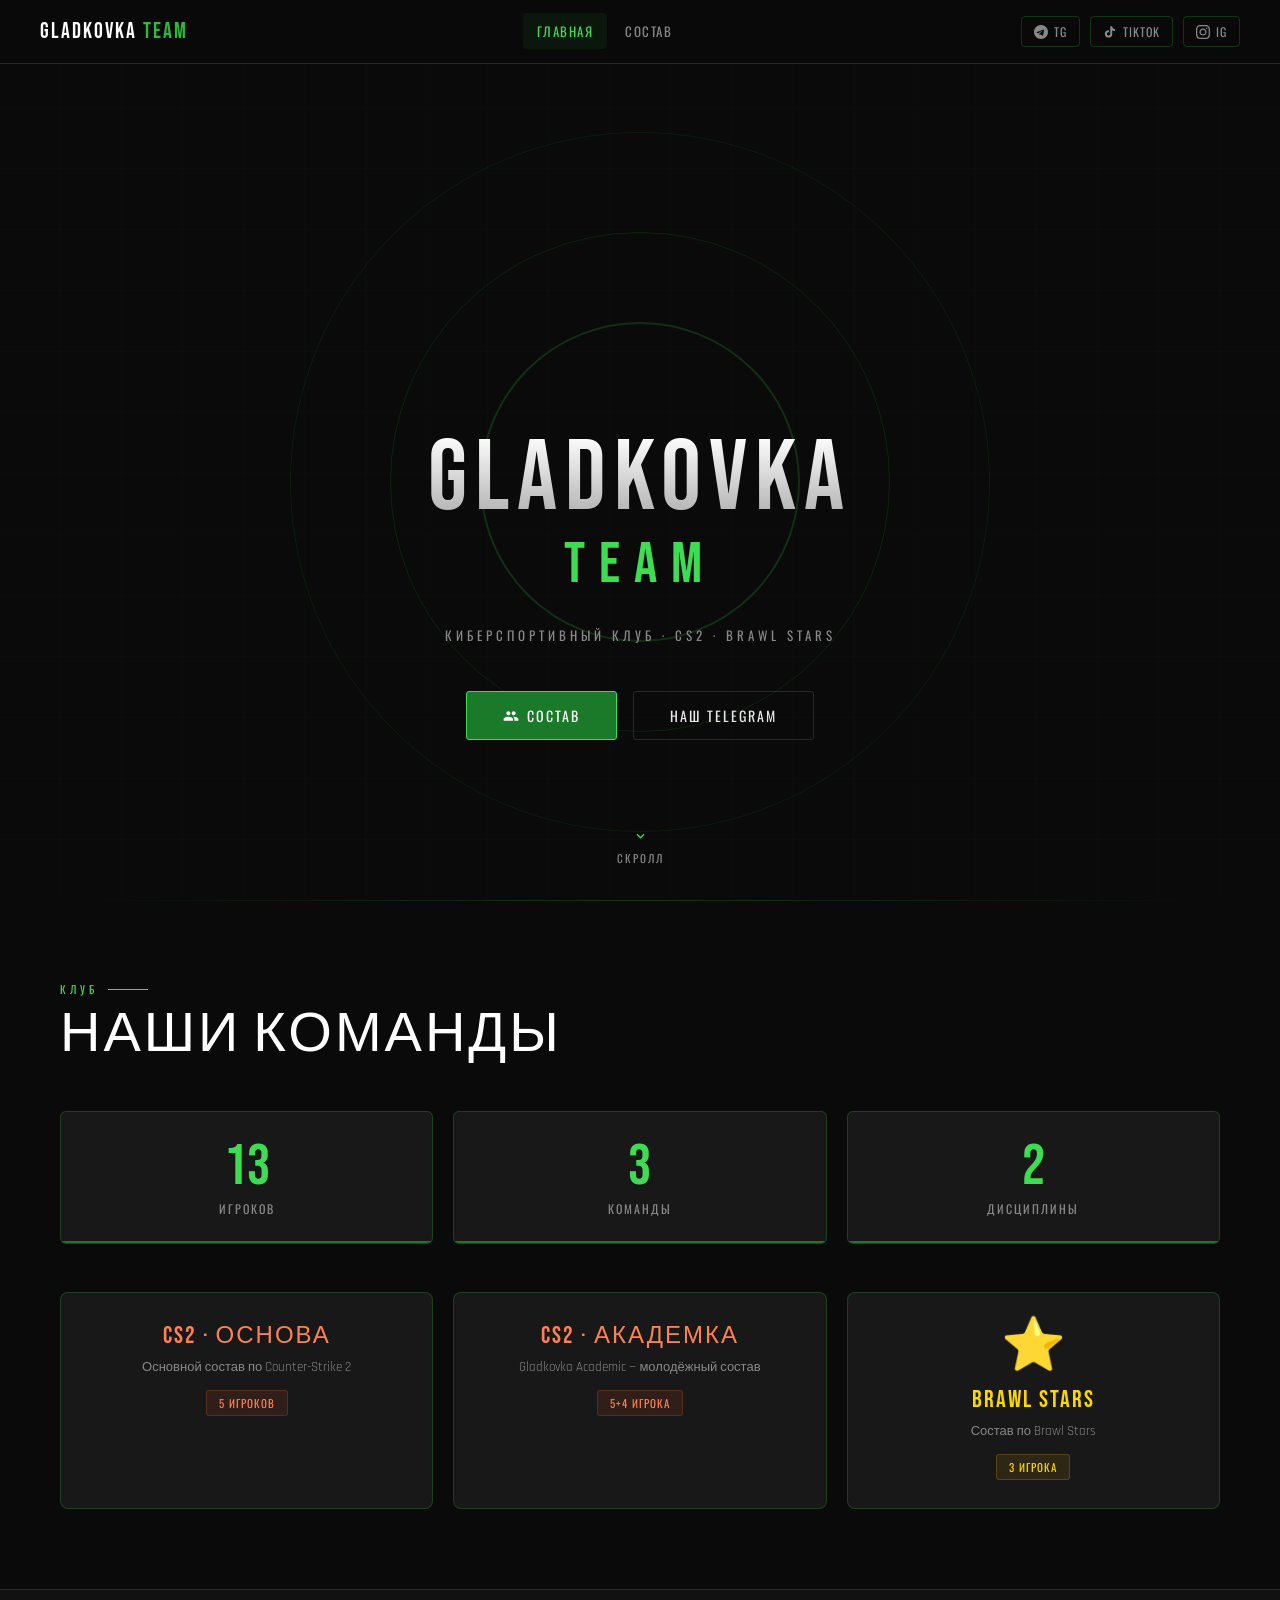
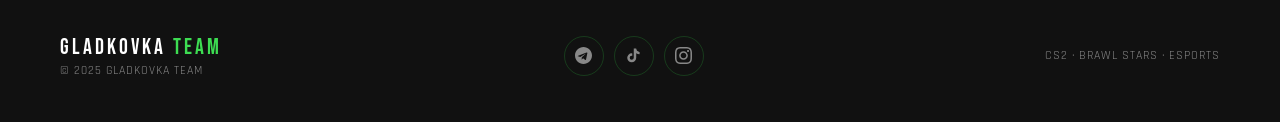
==== commit 622d6a8b: "Update index.html" ====
--- a/index.html
+++ b/index.html
@@ -4,426 +4,434 @@
 <meta charset="UTF-8">
 <meta name="viewport" content="width=device-width, initial-scale=1.0">
 <title>GLADKOVKA TEAM</title>
-<link href="https://fonts.googleapis.com/css2?family=Bebas+Neue&family=Inter:wght@300;400;500;600&family=Space+Mono:ital@0;1&display=swap" rel="stylesheet">
+<link href="https://fonts.googleapis.com/css2?family=Bebas+Neue&family=Oswald:wght@400;500;600;700&family=Rajdhani:wght@400;500;600;700&display=swap" rel="stylesheet">
 <style>
-:root{
-  --g:#00ff44;--gd:rgba(0,255,68,.12);--gx:rgba(0,255,68,.04);
-  --k:#000;--k1:#0a0a0a;--k2:#111;
-  --w:#fff;--w2:rgba(255,255,255,.5);--w3:rgba(255,255,255,.18);--w4:rgba(255,255,255,.07);
-  --gold:#f5c842;--blue:#3ab4ff;--red:#ff3b3b;--yellow:#ffe04b;
-}
-*{margin:0;padding:0;box-sizing:border-box;}
-html{scroll-behavior:smooth;}
-body{background:var(--k);color:var(--w);font-family:'Inter',sans-serif;overflow-x:hidden;cursor:none;}
-
-#cur{position:fixed;width:5px;height:5px;background:var(--g);border-radius:50%;pointer-events:none;z-index:9999;transform:translate(-50%,-50%);mix-blend-mode:difference;transition:width .15s,height .15s,background .15s;}
-#cur.big{width:28px;height:28px;background:transparent;border:1px solid rgba(0,255,68,.6);mix-blend-mode:normal;}
-
-.screen{display:none;min-height:100vh;flex-direction:column;position:relative;overflow:hidden;}
-.screen.active{display:flex;}
-
-.glow-top{position:absolute;top:-140px;left:50%;transform:translateX(-50%);width:min(800px,130vw);height:420px;background:radial-gradient(ellipse,rgba(0,255,68,.16) 0%,rgba(0,180,50,.05) 40%,transparent 70%);pointer-events:none;z-index:0;}
-.glow-split{position:absolute;inset:0;background:radial-gradient(ellipse 110% 38% at 50% 0%,rgba(0,255,68,.14) 0%,rgba(0,80,20,.03) 40%,transparent 60%),radial-gradient(ellipse 90% 40% at 50% 108%,rgba(160,0,0,.16) 0%,transparent 55%),#000;pointer-events:none;z-index:0;}
-.z{position:relative;z-index:2;}
-
-.spbar{position:fixed;bottom:0;left:0;right:0;z-index:600;display:flex;align-items:center;justify-content:center;gap:16px;padding:8px 20px;background:rgba(0,0,0,.94);border-top:1px solid var(--w4);backdrop-filter:blur(10px);}
-.sp-lbl{font-family:'Space Mono';font-size:8px;color:var(--w3);letter-spacing:.3em;}
-.sp-img{height:19px;opacity:.38;filter:grayscale(1);transition:.25s;}
-.sp-img:hover{opacity:.85;filter:none;}
-
-/* ════ HOME ════ */
-#home{padding-bottom:56px;}
-.hdr{display:flex;align-items:center;justify-content:space-between;padding:clamp(18px,4vw,32px) clamp(18px,5vw,48px);border-bottom:1px solid var(--w4);}
-.hdr-logo{display:flex;align-items:center;gap:11px;}
-.hdr-logo img{width:30px;height:30px;object-fit:contain;filter:drop-shadow(0 0 7px rgba(0,255,68,.55));}
-.hdr-name{font-family:'Bebas Neue';font-size:17px;letter-spacing:.1em;color:var(--g);}
-.hdr-stats{display:flex;gap:clamp(14px,4vw,32px);}
-.hs-n{font-family:'Bebas Neue';font-size:clamp(17px,3.5vw,24px);color:var(--g);line-height:1;text-shadow:0 0 18px rgba(0,255,68,.4);}
-.hs-l{font-family:'Space Mono';font-size:7px;color:var(--w2);letter-spacing:.18em;}
-@media(max-width:540px){.hdr-stats{display:none;}}
-
-.hero{flex:1;display:flex;flex-direction:column;justify-content:center;align-items:center;padding:clamp(36px,8vw,72px) clamp(18px,5vw,48px) clamp(16px,4vw,32px);}
-.hero-pre{font-family:'Space Mono';font-style:italic;font-size:clamp(8px,1.5vw,11px);color:var(--w2);letter-spacing:.22em;margin-bottom:clamp(12px,3vw,22px);text-align:center;}
-.hero-name{font-family:'Bebas Neue';font-size:clamp(64px,18vw,180px);letter-spacing:.02em;line-height:.88;text-align:center;}
-.hero-name .l1{display:block;color:var(--w);}
-.hero-name .l2{display:block;color:var(--g);text-shadow:0 0 55px rgba(0,255,68,.32);}
-.hero-tw{font-family:'Space Mono';font-style:italic;font-size:clamp(9px,1.7vw,12px);color:var(--w3);letter-spacing:.14em;margin-top:clamp(10px,2vw,18px);text-align:center;}
-
-.ticker{overflow:hidden;white-space:nowrap;border-top:1px solid var(--w4);border-bottom:1px solid var(--w4);padding:9px 0;background:rgba(0,0,0,.35);margin-top:auto;}
-.ticker-t{display:inline-block;animation:tick 32s linear infinite;}
-.ticker-t span{font-family:'Space Mono';font-size:8px;color:var(--w3);letter-spacing:.22em;padding:0 44px;}
-.ticker-t span::before{content:'✦';margin-right:44px;opacity:.18;}
-@keyframes tick{from{transform:translateX(0);}to{transform:translateX(-50%);}}
-
-.home-nav{display:grid;grid-template-columns:repeat(5,1fr);border-top:1px solid var(--w4);}
-.hnav{padding:clamp(14px,3.5vw,24px) clamp(12px,2.5vw,20px);background:transparent;cursor:pointer;display:flex;flex-direction:column;gap:5px;transition:background .2s;text-decoration:none;color:var(--w);border-right:1px solid var(--w4);position:relative;overflow:hidden;}
-.hnav:last-child{border-right:none;}
-.hnav::after{content:'';position:absolute;bottom:0;left:0;width:0;height:1px;background:var(--g);transition:width .3s cubic-bezier(.16,1,.3,1);}
-.hnav:hover{background:var(--gx);}
-.hnav:hover::after{width:100%;}
-.hn-n{font-family:'Space Mono';font-size:7px;color:var(--w3);letter-spacing:.22em;}
-.hn-l{font-family:'Bebas Neue';font-size:clamp(12px,2.5vw,18px);letter-spacing:.06em;}
-.hnav.tg .hn-l{color:#29b6f6;}
-.hnav.acc .hn-l{color:var(--g);}
-@media(max-width:600px){.home-nav{grid-template-columns:repeat(3,1fr);}.hnav{border-bottom:1px solid var(--w4);}}
-
-/* ════ INNER ════ */
-.inner{padding:clamp(18px,5vw,48px) clamp(14px,5vw,40px) 80px;flex:1;}
-.sh{display:flex;justify-content:space-between;align-items:flex-end;padding-bottom:clamp(12px,2.5vw,22px);border-bottom:1px solid var(--w4);margin-bottom:clamp(20px,4vw,40px);gap:12px;flex-wrap:wrap;}
-.sh-pre{font-family:'Space Mono';font-size:8px;color:var(--w3);letter-spacing:.22em;margin-bottom:5px;font-style:italic;}
-.sh-t{font-family:'Bebas Neue';font-size:clamp(34px,9vw,78px);letter-spacing:.04em;line-height:.92;}
-.sh-t.g{color:var(--g);}
-.sh-t.gold{color:var(--gold);}
-.sh-t.blue{color:var(--blue);}
-.sh-t.yellow{color:var(--yellow);}
-.back{font-family:'Space Mono';font-size:8px;color:var(--w2);letter-spacing:.18em;cursor:pointer;background:none;border:none;display:flex;align-items:center;gap:5px;transition:color .2s;white-space:nowrap;}
-.back:hover{color:var(--g);}
-.back::before{content:'←';}
-
-/* ════ ROSTER PICKER ════ */
-.rp{display:grid;grid-template-columns:repeat(2,1fr);gap:1px;background:var(--w4);}
-.rp-tile{background:var(--k);padding:clamp(22px,5vw,40px) clamp(16px,4vw,28px);cursor:pointer;display:flex;flex-direction:column;gap:9px;transition:background .2s;position:relative;overflow:hidden;text-decoration:none;color:var(--w);}
-.rp-tile:hover{background:var(--gx);}
-.rp-tile::before{content:'';position:absolute;left:0;top:0;bottom:0;width:1px;background:var(--g);transform:scaleY(0);transition:transform .28s cubic-bezier(.16,1,.3,1);transform-origin:bottom;}
-.rp-tile:hover::before{transform:scaleY(1);}
-.rp-tile.acad::before{background:var(--blue);}
-.rp-tile.bs::before{background:var(--yellow);}
-.rp-tile.sub::before{background:var(--w3);}
-.rp-tile.soon{cursor:default;opacity:.6;}
-.rp-tile.soon:hover{background:var(--k);}
-.rp-tile.soon::before{display:none;}
-.rp-tile.full{grid-column:span 2;}
-@media(max-width:540px){.rp{grid-template-columns:1fr;}.rp-tile.full{grid-column:span 1;}}
-.rp-tag{font-family:'Space Mono';font-size:7px;color:var(--w3);letter-spacing:.22em;font-style:italic;}
-.rp-logo{width:26px;height:26px;object-fit:contain;opacity:.6;transition:.2s;}
-.rp-tile:hover .rp-logo{opacity:1;}
-.rp-name{font-family:'Bebas Neue';font-size:clamp(16px,3.5vw,24px);letter-spacing:.04em;line-height:1.1;z-index:1;}
-.rp-tile.acad .rp-name{color:var(--blue);}
-.rp-tile.bs .rp-name{color:var(--yellow);}
-.rp-tile.sub .rp-name{color:var(--w2);}
-.rp-num{position:absolute;bottom:-14px;right:8px;font-family:'Bebas Neue';font-size:clamp(60px,12vw,100px);color:rgba(255,255,255,.025);line-height:1;pointer-events:none;}
-.rp-arr{font-size:15px;color:var(--w3);margin-top:auto;transition:.2s;}
-.rp-tile:hover .rp-arr{color:var(--g);transform:translateX(4px);}
-
-/* ════ PLAYER CARDS ════ */
-.pcards{display:grid;grid-template-columns:repeat(auto-fill,minmax(155px,1fr));gap:clamp(7px,1.8vw,13px);}
-.pcard{background:var(--k1);border:1px solid var(--w4);cursor:pointer;overflow:hidden;transition:border-color .22s,transform .25s,box-shadow .25s;position:relative;}
-.pcard:hover{border-color:rgba(0,255,68,.5);transform:translateY(-5px);box-shadow:0 14px 40px rgba(0,0,0,.7),0 0 18px rgba(0,255,68,.07);}
-.pcard.acad:hover{border-color:rgba(58,180,255,.5);box-shadow:0 14px 40px rgba(0,0,0,.7),0 0 18px rgba(58,180,255,.07);}
-.pcard.bs:hover{border-color:rgba(255,224,75,.45);box-shadow:0 14px 40px rgba(0,0,0,.7),0 0 18px rgba(255,224,75,.07);}
-
-.pc-wrap{position:relative;width:100%;padding-top:118%;overflow:hidden;background:var(--k2);}
-.pc-wrap img{position:absolute;inset:0;width:100%;height:100%;object-fit:contain;object-position:top center;transition:transform .4s,filter .3s;filter:grayscale(.08);}
-.pcard:hover .pc-wrap img{transform:scale(1.05);filter:grayscale(0);}
-.pc-wrap::after{content:'';position:absolute;bottom:0;left:0;right:0;height:48%;background:linear-gradient(transparent,rgba(0,0,0,.92));pointer-events:none;}
-.pc-ph{position:absolute;inset:0;display:flex;align-items:center;justify-content:center;font-family:'Bebas Neue';font-size:clamp(28px,6vw,44px);color:rgba(255,255,255,.07);background:linear-gradient(160deg,#0d0d0d,#131313);}
-.pc-chip{position:absolute;top:7px;left:7px;font-family:'Space Mono';font-size:6px;letter-spacing:.13em;padding:2px 6px;background:rgba(0,0,0,.78);border:1px solid var(--w4);color:var(--w2);z-index:2;text-transform:uppercase;backdrop-filter:blur(4px);}
-
-.pc-body{padding:8px 10px 11px;border-top:1px solid var(--w4);display:flex;flex-direction:column;gap:2px;}
-.pc-r1{display:flex;align-items:center;justify-content:space-between;gap:3px;}
-.pc-nick{font-family:'Bebas Neue';font-size:clamp(14px,3vw,19px);letter-spacing:.04em;line-height:1;overflow:hidden;text-overflow:ellipsis;white-space:nowrap;flex:1;transition:color .2s;}
-.pcard.main:hover .pc-nick{color:var(--g);}
-.pcard.acad:hover .pc-nick{color:var(--blue);}
-.pcard.bs:hover .pc-nick{color:var(--yellow);}
-.pc-flag{font-size:13px;flex-shrink:0;}
-.pc-role{font-family:'Space Mono';font-size:7px;color:var(--w3);letter-spacing:.1em;text-transform:uppercase;}
-.pc-tag{display:inline-block;font-family:'Space Mono';font-size:6px;letter-spacing:.16em;padding:2px 6px;border:1px solid;align-self:flex-start;margin-top:2px;}
-.pcard.main .pc-tag{border-color:rgba(0,255,68,.3);color:var(--g);}
-.pcard.acad .pc-tag{border-color:rgba(58,180,255,.3);color:var(--blue);}
-.pcard.bs .pc-tag{border-color:rgba(255,224,75,.28);color:var(--yellow);}
-.pcard.sub .pc-tag{border-color:var(--w4);color:var(--w2);}
-.pcard.med .pc-tag{border-color:rgba(255,100,0,.28);color:#ff6400;}
-
-/* ════ MODAL ════ */
-.mbg{display:none;position:fixed;inset:0;z-index:1000;background:rgba(0,0,0,.9);backdrop-filter:blur(14px);align-items:center;justify-content:center;padding:16px;}
-.mbg.open{display:flex;animation:mfade .2s ease;}
-@keyframes mfade{from{opacity:0;}to{opacity:1;}}
-
-.mbox{
-  background:var(--k1); border:1px solid rgba(255,255,255,.09); width:min(820px,96vw); max-height:92vh;
-  overflow-y:auto; display:grid; grid-template-columns:280px 1fr; position:relative;
-  animation:mslide .32s cubic-bezier(.16,1,.3,1);
-}
-@keyframes mslide{from{opacity:0;transform:translateY(20px) scale(.97);}to{opacity:1;transform:none;}}
-@media(max-width:600px){.mbox{grid-template-columns:1fr;}}
-
-.m-photo{position:relative;overflow:hidden;background:var(--k2);min-height:340px;}
-.m-photo img{width:100%;height:100%;object-fit:contain;object-position:top center;display:block;}
-.m-photo-ov{position:absolute;inset:0;background:linear-gradient(to right,transparent 55%,var(--k1));pointer-events:none;}
-.m-glow{position:absolute;top:-50px;left:-30px;width:260px;height:260px;border-radius:50%;filter:blur(70px);opacity:.22;pointer-events:none;z-index:0;}
-@media(max-width:600px){.m-photo-ov{background:linear-gradient(to top,var(--k1) 0%,transparent 55%);}.m-photo{min-height:220px;max-height:280px;}}
-
-.m-info{padding:clamp(20px,4vw,36px);display:flex;flex-direction:column;gap:12px;position:relative;z-index:1;}
-.m-pre{font-family:'Space Mono';font-size:7px;color:var(--w3);letter-spacing:.28em;font-style:italic;}
-.m-nick{font-family:'Bebas Neue';font-size:clamp(32px,7vw,60px);letter-spacing:.04em;line-height:.88;}
-.m-full{font-family:'Space Mono';font-style:italic;font-size:clamp(9px,1.7vw,12px);color:var(--w2);letter-spacing:.07em;}
-.m-tags{display:flex;align-items:center;gap:8px;flex-wrap:wrap;}
-.m-rtag{font-family:'Space Mono';font-size:7px;letter-spacing:.16em;padding:3px 9px;border:1px solid;text-transform:uppercase;}
-.m-flag{font-size:18px;}
-.m-div{height:1px;background:var(--w4);}
-.m-bio{font-family:'Inter';font-weight:300;font-size:clamp(11px,1.7vw,13px);color:var(--w2);line-height:1.72;letter-spacing:.01em;flex:1;}
-.m-join{font-family:'Space Mono';font-size:8px;color:var(--w3);letter-spacing:.13em;font-style:italic;}
-
-.m-nav{display:flex;gap:6px;padding-top:4px;border-top:1px solid var(--w4);margin-top:auto;}
-.m-nbtn{flex:1;padding:8px;background:var(--k2);border:1px solid var(--w4);font-family:'Bebas Neue';font-size:12px;letter-spacing:.06em;color:var(--w2);cursor:pointer;transition:.18s;text-align:center;}
-.m-nbtn:hover{border-color:var(--g);color:var(--g);background:var(--gx);}
-.m-nbtn.dis{opacity:.25;pointer-events:none;}
-
-.m-close{position:absolute;top:12px;right:12px;width:30px;height:30px;background:rgba(0,0,0,.65);border:1px solid var(--w4);border-radius:50%;cursor:pointer;display:flex;align-items:center;justify-content:center;font-size:13px;color:var(--w2);transition:.18s;z-index:10;}
-.m-close:hover{border-color:var(--red);color:var(--red);}
-
-/* ════ MATCHES ════ */
-.m-list{display:flex;flex-direction:column;}
-.mrow{display:flex;align-items:center;gap:clamp(8px,2vw,18px);padding:clamp(11px,2.2vw,17px) 0;border-bottom:1px solid var(--w4);transition:background .14s;flex-wrap:wrap;}
-.mrow:first-child{border-top:1px solid var(--w4);}
-.mrow:hover{background:rgba(255,255,255,.018);}
-.mb{font-family:'Space Mono';font-size:7px;letter-spacing:.2em;padding:3px 10px;border:1px solid;min-width:48px;text-align:center;}
-.mb.w{border-color:rgba(0,255,68,.42);color:var(--g);}
-.mb.l{border-color:rgba(255,59,59,.38);color:var(--red);}
-.mteams{flex:1;display:flex;align-items:center;gap:7px;flex-wrap:wrap;}
-.ms{font-family:'Bebas Neue';font-size:clamp(13px,2.8vw,18px);letter-spacing:.04em;}
-.mvs{font-family:'Space Mono';font-style:italic;font-size:8px;color:var(--w3);}
-.mo{font-family:'Bebas Neue';font-size:clamp(13px,2.8vw,18px);letter-spacing:.04em;color:var(--w2);}
-.msc{font-family:'Bebas Neue';font-size:clamp(18px,3.8vw,28px);letter-spacing:.04em;min-width:52px;text-align:right;flex-shrink:0;}
-.msc.w{color:var(--g);text-shadow:0 0 14px rgba(0,255,68,.28);}
-.msc.l{color:var(--red);}
-
-/* ════ SOCIALS ════ */
-.soc-grid{display:grid;grid-template-columns:1fr 1fr;gap:1px;background:var(--w4);}
-.sc{background:var(--k);padding:clamp(22px,5vw,40px) clamp(16px,4vw,28px);text-decoration:none;color:var(--w);display:flex;flex-direction:column;gap:9px;transition:background .2s;position:relative;overflow:hidden;}
-.sc:hover{background:var(--gx);}
-.sc::after{content:'';position:absolute;bottom:0;left:0;width:0;height:1px;transition:width .3s cubic-bezier(.16,1,.3,1);}
-.sc:hover::after{width:100%;}
-.sc.tg::after{background:#29b6f6;}.sc.tt::after{background:#ff0050;}.sc.ig::after{background:#e1306c;}.sc.tw::after{background:#9147ff;}.sc.yt{grid-column:span 2;}.sc.yt::after{background:#ff4444;}
-@media(max-width:540px){.soc-grid{grid-template-columns:1fr;}.sc.yt{grid-column:span 1;}}
-.sc-pl{font-family:'Space Mono';font-size:7px;color:var(--w3);letter-spacing:.28em;text-transform:uppercase;}
-.sc-h{font-family:'Bebas Neue';font-size:clamp(18px,4vw,30px);letter-spacing:.04em;transition:.2s;}
-.sc.tg:hover .sc-h{color:#29b6f6;}.sc.tt:hover .sc-h{color:#ff0050;}.sc.ig:hover .sc-h{color:#e1306c;}.sc.tw:hover .sc-h{color:#9147ff;}.sc.yt:hover .sc-h{color:#ff4444;}
-.sc-url{font-family:'Space Mono';font-size:8px;color:var(--w3);margin-top:auto;}
-.sc-arr{font-size:16px;color:var(--w3);transition:.2s;}
-.sc:hover .sc-arr{color:var(--w);transform:translateX(4px);}
-
-/* ════ DONATE ════ */
-.don{display:grid;grid-template-columns:1fr 1fr;gap:1px;background:var(--w4);}
-@media(max-width:540px){.don{grid-template-columns:1fr;}}
-.don-l{background:var(--k);padding:clamp(32px,7vw,60px) clamp(18px,5vw,40px);}
-.don-big{font-family:'Bebas Neue';font-size:clamp(40px,10vw,82px);letter-spacing:.04em;line-height:.9;color:var(--g);text-shadow:0 0 45px rgba(0,255,68,.22);margin-bottom:16px;}
-.don-note{font-family:'Inter';font-weight:300;font-size:12px;color:var(--w2);line-height:1.72;}
-.don-r{background:var(--k1);padding:clamp(32px,7vw,60px) clamp(18px,5vw,40px);display:flex;flex-direction:column;justify-content:center;gap:18px;}
-.don-lbl{font-family:'Space Mono';font-size:7px;color:var(--w3);letter-spacing:.28em;text-transform:uppercase;}
-.don-btn{display:inline-flex;align-items:center;gap:10px;font-family:'Bebas Neue';font-size:clamp(15px,3vw,19px);letter-spacing:.08em;text-decoration:none;color:#000;background:var(--g);padding:clamp(12px,2.5vw,16px) clamp(20px,4vw,32px);transition:.2s;border:none;cursor:pointer;}
-.don-btn:hover{background:#fff;transform:translateX(4px);}
-.don-btn::after{content:'→';}
-.don-meta{font-family:'Space Mono';font-size:7px;color:var(--w3);letter-spacing:.13em;line-height:1.8;}
+  :root{--green:#1a7a2a;--green-light:#2db83e;--green-bright:#3ddc52;--green-glow:rgba(45,184,62,.3);--dark:#0a0a0a;--dark2:#111;--dark3:#181818;--dark4:#1e1e1e;--text:#e8e8e8;--text-muted:#888;--border:rgba(45,184,62,.25);}
+  *{margin:0;padding:0;box-sizing:border-box;}
+  body{background:var(--dark);color:var(--text);font-family:'Rajdhani',sans-serif;overflow-x:hidden;}
+  body::before{content:'';position:fixed;inset:0;pointer-events:none;z-index:0;background-image:repeating-linear-gradient(0deg,transparent,transparent 60px,rgba(26,122,42,.03) 60px,rgba(26,122,42,.03) 61px),repeating-linear-gradient(90deg,transparent,transparent 60px,rgba(26,122,42,.03) 60px,rgba(26,122,42,.03) 61px);}
+
+  nav{position:fixed;top:0;left:0;right:0;z-index:200;background:rgba(10,10,10,.96);border-bottom:1px solid var(--border);backdrop-filter:blur(10px);display:flex;align-items:center;justify-content:space-between;padding:0 40px;height:64px;}
+  .nav-logo{display:flex;align-items:center;gap:12px;text-decoration:none;}
+  .nav-logo img{height:44px;width:44px;object-fit:contain;}
+  .nav-logo-text{font-family:'Bebas Neue',sans-serif;font-size:22px;letter-spacing:2px;color:#fff;line-height:1;}
+  .nav-logo-text span{color:var(--green-light);}
+  .nav-links{display:flex;gap:4px;list-style:none;}
+  .nav-links a{color:var(--text-muted);text-decoration:none;font-family:'Oswald',sans-serif;font-size:13px;letter-spacing:1.5px;text-transform:uppercase;padding:8px 14px;border-radius:4px;transition:all .2s;}
+  .nav-links a:hover,.nav-links a.active{color:var(--green-bright);background:rgba(45,184,62,.08);}
+  .nav-socials{display:flex;gap:10px;align-items:center;}
+  .social-btn{display:flex;align-items:center;gap:6px;padding:6px 12px;border:1px solid var(--border);border-radius:4px;text-decoration:none;color:var(--text-muted);font-family:'Oswald',sans-serif;font-size:12px;letter-spacing:1px;text-transform:uppercase;transition:all .2s;white-space:nowrap;}
+  .social-btn:hover{color:var(--green-bright);border-color:var(--green-bright);background:rgba(45,184,62,.08);}
+  .social-btn svg{width:14px;height:14px;fill:currentColor;}
+
+  .page{display:none;min-height:100vh;padding-top:64px;position:relative;z-index:1;}
+  .page.active{display:block;animation:fadeUp .35s ease forwards;}
+  @keyframes fadeUp{from{opacity:0;transform:translateY(16px)}to{opacity:1;transform:translateY(0)}}
+
+  .hero{min-height:calc(100vh - 64px);display:flex;flex-direction:column;align-items:center;justify-content:center;text-align:center;position:relative;padding:60px 40px;overflow:hidden;}
+  .hcircles{position:absolute;inset:0;pointer-events:none;overflow:hidden;}
+  .hcircles span{position:absolute;top:50%;left:50%;border-radius:50%;transform:translate(-50%,-50%);border:1px solid rgba(45,184,62,.1);}
+  .hcircles span:nth-child(1){width:700px;height:700px;}
+  .hcircles span:nth-child(2){width:500px;height:500px;border-color:rgba(45,184,62,.14);}
+  .hcircles span:nth-child(3){width:320px;height:320px;border-width:2px;border-color:rgba(45,184,62,.22);}
+  .hero-logo{width:176px;height:176px;object-fit:contain;margin-bottom:34px;position:relative;z-index:2;animation:float 4s ease-in-out infinite;filter:drop-shadow(0 0 30px rgba(45,184,62,.45));}
+  @keyframes float{0%,100%{transform:translateY(0)}50%{transform:translateY(-12px)}}
+  .hero-title{font-family:'Bebas Neue',sans-serif;font-size:100px;letter-spacing:8px;line-height:.9;margin-bottom:6px;position:relative;z-index:2;background:linear-gradient(180deg,#fff 0%,#aaa 100%);-webkit-background-clip:text;-webkit-text-fill-color:transparent;background-clip:text;}
+  .hero-sub{font-family:'Bebas Neue',sans-serif;font-size:58px;letter-spacing:14px;color:var(--green-bright);margin-bottom:26px;position:relative;z-index:2;}
+  .hero-tagline{font-family:'Oswald',sans-serif;font-size:13px;letter-spacing:4px;text-transform:uppercase;color:var(--text-muted);margin-bottom:46px;position:relative;z-index:2;}
+  .hero-btns{display:flex;gap:16px;position:relative;z-index:2;}
+  .btn-primary{padding:13px 36px;background:var(--green);border:1px solid var(--green-bright);color:#fff;font-family:'Oswald',sans-serif;font-size:14px;letter-spacing:2px;text-transform:uppercase;border-radius:3px;cursor:pointer;transition:all .2s;text-decoration:none;display:inline-flex;align-items:center;gap:8px;}
+  .btn-primary:hover{background:var(--green-light);box-shadow:0 0 20px var(--green-glow);}
+  .btn-secondary{padding:13px 36px;background:transparent;border:1px solid var(--border);color:var(--text);font-family:'Oswald',sans-serif;font-size:14px;letter-spacing:2px;text-transform:uppercase;border-radius:3px;cursor:pointer;transition:all .2s;text-decoration:none;}
+  .btn-secondary:hover{border-color:var(--green-bright);color:var(--green-bright);}
+  .scroll-hint{position:absolute;bottom:34px;left:50%;transform:translateX(-50%);display:flex;flex-direction:column;align-items:center;gap:6px;color:var(--text-muted);font-family:'Oswald',sans-serif;font-size:11px;letter-spacing:2px;text-transform:uppercase;animation:bounce 2s ease-in-out infinite;}
+  @keyframes bounce{0%,100%{transform:translateX(-50%) translateY(0)}50%{transform:translateX(-50%) translateY(6px)}}
+  .scroll-hint svg{width:16px;height:16px;fill:var(--green-bright);}
+
+  .section{padding:80px 60px;max-width:1300px;margin:0 auto;}
+  .sec-label{font-family:'Oswald',sans-serif;font-size:11px;letter-spacing:4px;text-transform:uppercase;color:var(--green-bright);margin-bottom:10px;display:flex;align-items:center;gap:10px;}
+  .sec-label::after{content:'';height:1px;width:40px;background:var(--green-bright);}
+  .sec-title{font-family:'Bebas Neue',sans-serif;font-size:56px;letter-spacing:3px;color:#fff;line-height:1;margin-bottom:48px;}
+
+  .home-stats{display:grid;grid-template-columns:repeat(3,1fr);gap:20px;margin-bottom:48px;}
+  .stat-card{background:var(--dark3);border:1px solid var(--border);border-radius:6px;padding:26px;text-align:center;position:relative;overflow:hidden;}
+  .stat-card::after{content:'';position:absolute;bottom:0;left:0;right:0;height:2px;background:var(--green);}
+  .stat-num{font-family:'Bebas Neue',sans-serif;font-size:58px;line-height:1;color:var(--green-bright);}
+  .stat-label{font-family:'Oswald',sans-serif;font-size:12px;letter-spacing:2px;text-transform:uppercase;color:var(--text-muted);margin-top:4px;}
+  .game-cards{display:grid;grid-template-columns:repeat(3,1fr);gap:20px;}
+  .game-card{background:var(--dark3);border:1px solid var(--border);border-radius:8px;padding:28px;text-align:center;transition:all .3s;text-decoration:none;display:block;color:inherit;}
+  .game-card:hover{transform:translateY(-4px);box-shadow:0 8px 30px rgba(0,0,0,.4);}
+  .game-card.cs2:hover{border-color:rgba(255,100,30,.4);}
+  .game-card.bs:hover{border-color:rgba(255,180,0,.4);}
+  .game-icon{width:74px;height:74px;object-fit:contain;margin:0 auto 12px;display:block;}
+  .game-title{font-family:'Bebas Neue',sans-serif;font-size:24px;letter-spacing:2px;margin-bottom:8px;}
+  .game-desc{font-size:13px;color:var(--text-muted);line-height:1.5;}
+  .gtag{display:inline-block;margin-top:12px;padding:4px 12px;border-radius:3px;font-family:'Oswald',sans-serif;font-size:11px;letter-spacing:1px;text-transform:uppercase;}
+  .cs2 .gtag{background:rgba(255,100,30,.1);color:#ff8050;border:1px solid rgba(255,100,30,.2);}
+  .bs .gtag{background:rgba(255,180,0,.1);color:#ffd700;border:1px solid rgba(255,180,0,.2);}
+
+  .team-tabs{display:flex;gap:4px;margin-bottom:42px;border-bottom:1px solid var(--border);}
+  .team-tab{padding:11px 22px;background:transparent;border:none;border-bottom:2px solid transparent;color:var(--text-muted);font-family:'Oswald',sans-serif;font-size:13px;letter-spacing:1.5px;text-transform:uppercase;cursor:pointer;transition:all .2s;margin-bottom:-1px;display:flex;align-items:center;gap:8px;text-decoration:none;}
+  .team-tab:hover{color:var(--text);}
+  .team-tab.active{color:var(--green-bright);border-bottom-color:var(--green-bright);}
+  .team-tab img{height:20px;width:20px;object-fit:contain;}
+  .team-content{display:none;}
+  .team-content.active{display:block;}
+
+  .team-intro{display:flex;align-items:center;gap:20px;margin-bottom:34px;padding:20px 22px;background:var(--dark3);border:1px solid var(--border);border-radius:8px;}
+  .team-intro img{height:64px;object-fit:contain;}
+  .team-intro h3{font-family:'Bebas Neue',sans-serif;font-size:26px;letter-spacing:2px;margin-bottom:4px;}
+  .team-intro p{font-size:13px;color:var(--text-muted);}
+  .tag-cs2{display:inline-block;padding:2px 8px;background:rgba(255,100,30,.1);border:1px solid rgba(255,100,30,.25);border-radius:3px;font-family:'Oswald',sans-serif;font-size:11px;letter-spacing:1.5px;color:#ff8050;text-transform:uppercase;margin-left:8px;vertical-align:middle;}
+
+  .roster-grid{display:grid;grid-template-columns:repeat(5,1fr);gap:18px;}
+  .roster-grid.g4{grid-template-columns:repeat(4,1fr);}
+
+  .player-card{background:var(--dark3);border:1px solid var(--border);border-radius:6px;overflow:hidden;transition:all .3s;position:relative;cursor:pointer;}
+  .player-card[data-steam]:hover{border-color:var(--green-bright);transform:translateY(-4px);box-shadow:0 8px 30px rgba(0,0,0,.4),0 0 18px var(--green-glow);}
+  .player-card::before{content:'';position:absolute;top:0;left:0;right:0;height:2px;background:var(--green);opacity:0;transition:opacity .2s;}
+  .player-card[data-steam]:hover::before{opacity:1;}
+  .pimg{position:relative;overflow:hidden;aspect-ratio:1/1.1;background:var(--dark4);}
+  .pimg img{width:100%;height:100%;object-fit:cover;object-position:top center;transition:transform .4s;filter:grayscale(15%);}
+  .player-card[data-steam]:hover .pimg img{transform:scale(1.05);filter:grayscale(0%);}
+  .rbadge{position:absolute;bottom:8px;left:8px;padding:3px 8px;background:rgba(10,10,10,.85);border:1px solid var(--green);border-radius:3px;font-family:'Oswald',sans-serif;font-size:10px;letter-spacing:1px;text-transform:uppercase;color:var(--green-bright);}
+  .steam-ov{position:absolute;inset:0;background:rgba(10,10,10,.76);display:flex;flex-direction:column;align-items:center;justify-content:center;gap:6px;opacity:0;transition:opacity .25s;pointer-events:none;}
+  .player-card[data-steam]:hover .steam-ov{opacity:1;}
+  .steam-ov svg{width:32px;height:32px;fill:#c6d4df;}
+  .steam-ov span{font-family:'Oswald',sans-serif;font-size:12px;letter-spacing:2px;text-transform:uppercase;color:#c6d4df;}
+  .pinfo{padding:13px;}
+  .pnick{font-family:'Bebas Neue',sans-serif;font-size:21px;letter-spacing:1px;color:#fff;line-height:1;margin-bottom:3px;}
+  .pname{font-size:12px;color:var(--text-muted);margin-bottom:6px;}
+  .page-age{font-family:'Oswald',sans-serif;font-size:11px;letter-spacing:1px;color:var(--green-bright);text-transform:uppercase;}
+
+  .sub-label{font-family:'Oswald',sans-serif;font-size:11px;letter-spacing:3px;text-transform:uppercase;color:var(--text-muted);margin-bottom:18px;padding-bottom:10px;border-bottom:1px solid var(--border);}
+  .reserve-note{margin-top:18px;padding:11px 16px;background:rgba(45,184,62,.04);border:1px solid rgba(45,184,62,.1);border-radius:6px;font-size:13px;color:rgba(45,184,62,.5);letter-spacing:.5px;}
+  .easter-wrap{margin-top:26px;border-radius:8px;overflow:hidden;border:1px solid rgba(45,184,62,.1);}
+  .easter-wrap .eg-label{padding:10px 16px;background:var(--dark3);font-family:'Oswald',sans-serif;font-size:11px;letter-spacing:3px;color:rgba(45,184,62,.35);text-transform:uppercase;}
+  .easter-wrap img{width:100%;display:block;opacity:.55;transition:opacity .3s;}
+  .easter-wrap:hover img{opacity:1;}
+
+  .brawl-grid{display:grid;grid-template-columns:repeat(3,1fr);gap:22px;max-width:680px;}
+  .brawl-card{background:var(--dark3);border:1px solid rgba(255,180,0,.15);border-radius:8px;overflow:hidden;transition:all .3s;text-align:center;}
+  .brawl-card:hover{border-color:rgba(255,180,0,.4);transform:translateY(-4px);box-shadow:0 8px 30px rgba(0,0,0,.4),0 0 18px rgba(255,180,0,.1);}
+  .bimg{aspect-ratio:1;overflow:hidden;background:var(--dark4);}
+  .bimg img{width:100%;height:100%;object-fit:cover;transition:transform .4s;}
+  .brawl-card:hover .bimg img{transform:scale(1.05);}
+  .binfo{padding:14px;}
+  .bnick{font-family:'Bebas Neue',sans-serif;font-size:20px;letter-spacing:1px;color:#ffd700;margin-bottom:4px;}
+  .btag{display:inline-block;padding:2px 8px;background:rgba(255,180,0,.1);border:1px solid rgba(255,180,0,.2);border-radius:3px;font-family:'Oswald',sans-serif;font-size:10px;letter-spacing:1px;color:rgba(255,180,0,.7);text-transform:uppercase;}
+
+  .divider{height:1px;background:linear-gradient(90deg,transparent,var(--border),transparent);margin:0 60px;}
+
+  footer{background:var(--dark2);border-top:1px solid var(--border);padding:44px 60px;position:relative;z-index:1;}
+  .footer-inner{max-width:1300px;margin:0 auto;display:flex;align-items:center;justify-content:space-between;}
+  .footer-logo{display:flex;align-items:center;gap:14px;}
+  .footer-logo img{height:48px;object-fit:contain;}
+  .fbrand{font-family:'Bebas Neue',sans-serif;font-size:22px;letter-spacing:3px;color:#fff;}
+  .fbrand span{color:var(--green-bright);}
+  .fcopy{font-size:12px;color:var(--text-muted);letter-spacing:1px;}
+  .fsocs{display:flex;gap:10px;}
+  .fsoc{width:40px;height:40px;border:1px solid var(--border);border-radius:50%;display:flex;align-items:center;justify-content:center;text-decoration:none;color:var(--text-muted);transition:all .2s;}
+  .fsoc:hover{color:var(--green-bright);border-color:var(--green-bright);background:rgba(45,184,62,.1);}
+  .fsoc svg{width:17px;height:17px;fill:currentColor;}
+
+  /* MODAL */
+  .modal-backdrop{position:fixed;inset:0;background:rgba(0,0,0,.82);z-index:500;display:flex;align-items:center;justify-content:center;opacity:0;pointer-events:none;transition:opacity .2s;backdrop-filter:blur(4px);}
+  .modal-backdrop.open{opacity:1;pointer-events:auto;}
+  .modal{background:var(--dark3);border:1px solid var(--border);border-radius:10px;width:360px;overflow:hidden;transform:scale(.92) translateY(12px);transition:transform .25s;}
+  .modal-backdrop.open .modal{transform:scale(1) translateY(0);}
+  .mhead{background:#1b2838;padding:20px 22px;display:flex;align-items:center;gap:14px;}
+  .mavatar{width:72px;height:72px;object-fit:cover;border-radius:4px;border:2px solid rgba(103,193,245,.3);}
+  .mnick{font-family:'Bebas Neue',sans-serif;font-size:26px;letter-spacing:1px;color:#c6d4df;line-height:1;margin-bottom:4px;}
+  .mrole{font-family:'Oswald',sans-serif;font-size:11px;letter-spacing:2px;text-transform:uppercase;color:#67c1f5;}
+  .mbody{padding:20px 22px;}
+  .mrow{display:flex;justify-content:space-between;align-items:center;padding:7px 0;border-bottom:1px solid rgba(255,255,255,.06);font-size:14px;}
+  .mrow:last-child{border-bottom:none;}
+  .mrow .k{color:var(--text-muted);}
+  .mrow .v{color:var(--text);font-weight:500;}
+  .mactions{padding:16px 22px;display:flex;gap:10px;}
+  .steam-btn{flex:1;padding:11px 0;background:#1b2838;border:1px solid #67c1f5;border-radius:4px;color:#67c1f5;font-family:'Oswald',sans-serif;font-size:13px;letter-spacing:1.5px;text-transform:uppercase;text-decoration:none;display:flex;align-items:center;justify-content:center;gap:8px;transition:all .2s;}
+  .steam-btn:hover{background:#223344;box-shadow:0 0 14px rgba(103,193,245,.2);}
+  .steam-btn svg{width:18px;height:18px;fill:currentColor;}
+  .mclose{padding:11px 20px;background:transparent;border:1px solid var(--border);border-radius:4px;color:var(--text-muted);font-family:'Oswald',sans-serif;font-size:13px;letter-spacing:1.5px;text-transform:uppercase;cursor:pointer;transition:all .2s;}
+  .mclose:hover{border-color:var(--text-muted);color:var(--text);}
+
+  /* STEAM SVG INLINE SHORTHAND */
+  .si{width:32px;height:32px;fill:#c6d4df;}
+  .si2{width:18px;height:18px;fill:currentColor;}
+
+  @media(max-width:900px){
+    nav{padding:0 16px;}
+    .nav-links{display:none;}
+    .nav-socials .social-btn:not(:last-child){display:none;}
+    .hero-title{font-size:64px;}
+    .hero-sub{font-size:40px;}
+    .roster-grid,.roster-grid.g4{grid-template-columns:repeat(2,1fr);}
+    .section{padding:50px 18px;}
+    .home-stats,.game-cards,.brawl-grid{grid-template-columns:1fr;}
+    footer{padding:36px 18px;}
+    .footer-inner{flex-direction:column;gap:18px;text-align:center;}
+    .team-tabs{overflow-x:auto;}
+  }
 </style>
 </head>
 <body>
-<div id="cur"></div>
-
-<div class="spbar">
-  <span class="sp-lbl">PARTNERS</span>
-  <img class="sp-img" src="https://i.imgur.com/AT0ZCfb.png">
-  <img class="sp-img" src="https://i.imgur.com/hNWsLDJ.png">
+
+<nav>
+  <a class="nav-logo" href="#home">
+    <img src="https://i.imgur.com/NtWvGlp.png" alt="Logo" onerror="this.style.display='none'">
+    <div class="nav-logo-text">GLADKOVKA <span>TEAM</span></div>
+  </a>
+  <ul class="nav-links">
+    <li><a href="#home" id="nav-home">Главная</a></li>
+    <li><a href="#roster/main" id="nav-roster">Состав</a></li>
+  </ul>
+  <div class="nav-socials">
+    <a href="https://t.me/gladkovkateam" target="_blank" class="social-btn">
+      <svg viewBox="0 0 24 24"><path d="M12 0C5.373 0 0 5.373 0 12s5.373 12 12 12 12-5.373 12-12S18.627 0 12 0zm5.562 8.248l-2.01 9.47c-.15.672-.54.836-1.094.52l-3.017-2.223-1.455 1.4c-.162.16-.297.295-.607.295l.216-3.063 5.575-5.033c.243-.216-.052-.335-.374-.119L7.35 14.17l-2.99-.937c-.648-.203-.66-.648.136-.96l11.684-4.507c.54-.196 1.014.119.382.483z"/></svg>TG
+    </a>
+    <a href="https://www.tiktok.com/@gladkovka.team" target="_blank" class="social-btn">
+      <svg viewBox="0 0 24 24"><path d="M19.59 6.69a4.83 4.83 0 01-3.77-4.25V2h-3.45v13.67a2.89 2.89 0 01-2.88 2.5 2.89 2.89 0 01-2.89-2.89 2.89 2.89 0 012.89-2.89c.28 0 .54.04.79.1V9.01a6.33 6.33 0 00-.79-.05 6.34 6.34 0 00-6.34 6.34 6.34 6.34 0 006.34 6.34 6.34 6.34 0 006.33-6.34V8.88a8.22 8.22 0 004.79 1.52V7.0a4.85 4.85 0 01-1.02-.31z"/></svg>TikTok
+    </a>
+    <a href="https://www.instagram.com/gladkovkateam" target="_blank" class="social-btn">
+      <svg viewBox="0 0 24 24"><path d="M12 2.163c3.204 0 3.584.012 4.85.07 3.252.148 4.771 1.691 4.919 4.919.058 1.265.069 1.645.069 4.849 0 3.205-.012 3.584-.069 4.849-.149 3.225-1.664 4.771-4.919 4.919-1.266.058-1.644.07-4.85.07-3.204 0-3.584-.012-4.849-.07-3.26-.149-4.771-1.699-4.919-4.92-.058-1.265-.07-1.644-.07-4.849 0-3.204.013-3.583.07-4.849.149-3.227 1.664-4.771 4.919-4.919 1.266-.057 1.645-.069 4.849-.069zm0-2.163c-3.259 0-3.667.014-4.947.072-4.358.2-6.78 2.618-6.98 6.98-.059 1.281-.073 1.689-.073 4.948 0 3.259.014 3.668.072 4.948.2 4.358 2.618 6.78 6.98 6.98 1.281.058 1.689.072 4.948.072 3.259 0 3.668-.014 4.948-.072 4.354-.2 6.782-2.618 6.979-6.98.059-1.28.073-1.689.073-4.948 0-3.259-.014-3.667-.072-4.947-.196-4.354-2.617-6.78-6.979-6.98-1.281-.059-1.69-.073-4.949-.073zm0 5.838c-3.403 0-6.162 2.759-6.162 6.162s2.759 6.163 6.162 6.163 6.162-2.759 6.162-6.163c0-3.403-2.759-6.162-6.162-6.162zm0 10.162c-2.209 0-4-1.79-4-4 0-2.209 1.791-4 4-4s4 1.791 4 4c0 2.21-1.791 4-4 4zm6.406-11.845c-.796 0-1.441.645-1.441 1.44s.645 1.44 1.441 1.44c.795 0 1.439-.645 1.439-1.44s-.644-1.44-1.439-1.44z"/></svg>IG
+    </a>
+  </div>
+</nav>
+
+<!-- HOME -->
+<div id="page-home" class="page">
+  <section class="hero">
+    <div class="hcircles"><span></span><span></span><span></span></div>
+    <img src="https://i.imgur.com/NtWvGlp.png" class="hero-logo" alt="GT" onerror="this.style.opacity='0'">
+    <div class="hero-title">GLADKOVKA</div>
+    <div class="hero-sub">TEAM</div>
+    <div class="hero-tagline">Киберспортивный клуб · CS2 · Brawl Stars</div>
+    <div class="hero-btns">
+      <a href="#roster/main" class="btn-primary">
+        <svg width="16" height="16" viewBox="0 0 24 24" fill="currentColor"><path d="M16 11c1.66 0 2.99-1.34 2.99-3S17.66 5 16 5c-1.66 0-3 1.34-3 3s1.34 3 3 3zm-8 0c1.66 0 2.99-1.34 2.99-3S9.66 5 8 5C6.34 5 5 6.34 5 8s1.34 3 3 3zm0 2c-2.33 0-7 1.17-7 3.5V19h14v-2.5c0-2.33-4.67-3.5-7-3.5zm8 0c-.29 0-.62.02-.97.05 1.16.84 1.97 1.97 1.97 3.45V19h6v-2.5c0-2.33-4.67-3.5-7-3.5z"/></svg>
+        Состав
+      </a>
+      <a href="https://t.me/gladkovkateam" target="_blank" class="btn-secondary">Наш Telegram</a>
+    </div>
+    <div class="scroll-hint">
+      <svg viewBox="0 0 24 24"><path d="M7.41 8.59L12 13.17l4.59-4.58L18 10l-6 6-6-6 1.41-1.41z"/></svg>Скролл
+    </div>
+  </section>
+  <div class="divider"></div>
+  <div class="section">
+    <div class="sec-label">Клуб</div>
+    <div class="sec-title">НАШИ КОМАНДЫ</div>
+    <div class="home-stats">
+      <div class="stat-card"><div class="stat-num">13</div><div class="stat-label">Игроков</div></div>
+      <div class="stat-card"><div class="stat-num">3</div><div class="stat-label">Команды</div></div>
+      <div class="stat-card"><div class="stat-num">2</div><div class="stat-label">Дисциплины</div></div>
+    </div>
+    <div class="game-cards">
+      <a href="#roster/main" class="game-card cs2">
+        <img src="https://i.imgur.com/NtWvGlp.png" class="game-icon" alt="" onerror="this.style.display='none'">
+        <div class="game-title" style="color:#ff8050">CS2 · ОСНОВА</div>
+        <div class="game-desc">Основной состав по Counter-Strike 2</div>
+        <span class="gtag">5 игроков</span>
+      </a>
+      <a href="#roster/academic" class="game-card cs2">
+        <img src="https://i.imgur.com/04zGT00.png" class="game-icon" alt="" onerror="this.style.display='none'">
+        <div class="game-title" style="color:#ff8050">CS2 · АКАДЕМКА</div>
+        <div class="game-desc">Gladkovka Academic — молодёжный состав</div>
+        <span class="gtag">5+4 игрока</span>
+      </a>
+      <a href="#roster/brawl" class="game-card bs">
+        <div style="font-size:52px;margin-bottom:12px;line-height:1">⭐</div>
+        <div class="game-title" style="color:#ffd700">BRAWL STARS</div>
+        <div class="game-desc">Состав по Brawl Stars</div>
+        <span class="gtag">3 игрока</span>
+      </a>
+    </div>
+  </div>
+  <footer><div class="footer-inner">
+    <div class="footer-logo"><img src="https://i.imgur.com/NtWvGlp.png" alt="" onerror="this.style.display='none'"><div><div class="fbrand">GLADKOVKA <span>TEAM</span></div><div style="font-size:12px;color:var(--text-muted);letter-spacing:1px;margin-top:2px">© 2025 GLADKOVKA TEAM</div></div></div>
+    <div class="fsocs">
+      <a href="https://t.me/gladkovkateam" target="_blank" class="fsoc"><svg viewBox="0 0 24 24"><path d="M12 0C5.373 0 0 5.373 0 12s5.373 12 12 12 12-5.373 12-12S18.627 0 12 0zm5.562 8.248l-2.01 9.47c-.15.672-.54.836-1.094.52l-3.017-2.223-1.455 1.4c-.162.16-.297.295-.607.295l.216-3.063 5.575-5.033c.243-.216-.052-.335-.374-.119L7.35 14.17l-2.99-.937c-.648-.203-.66-.648.136-.96l11.684-4.507c.54-.196 1.014.119.382.483z"/></svg></a>
+      <a href="https://www.tiktok.com/@gladkovka.team" target="_blank" class="fsoc"><svg viewBox="0 0 24 24"><path d="M19.59 6.69a4.83 4.83 0 01-3.77-4.25V2h-3.45v13.67a2.89 2.89 0 01-2.88 2.5 2.89 2.89 0 01-2.89-2.89 2.89 2.89 0 012.89-2.89c.28 0 .54.04.79.1V9.01a6.33 6.33 0 00-.79-.05 6.34 6.34 0 00-6.34 6.34 6.34 6.34 0 006.34 6.34 6.34 6.34 0 006.33-6.34V8.88a8.22 8.22 0 004.79 1.52V7.0a4.85 4.85 0 01-1.02-.31z"/></svg></a>
+      <a href="https://www.instagram.com/gladkovkateam" target="_blank" class="fsoc"><svg viewBox="0 0 24 24"><path d="M12 2.163c3.204 0 3.584.012 4.85.07 3.252.148 4.771 1.691 4.919 4.919.058 1.265.069 1.645.069 4.849 0 3.205-.012 3.584-.069 4.849-.149 3.225-1.664 4.771-4.919 4.919-1.266.058-1.644.07-4.85.07-3.204 0-3.584-.012-4.849-.07-3.26-.149-4.771-1.699-4.919-4.92-.058-1.265-.07-1.644-.07-4.849 0-3.204.013-3.583.07-4.849.149-3.227 1.664-4.771 4.919-4.919 1.266-.057 1.645-.069 4.849-.069zm0-2.163c-3.259 0-3.667.014-4.947.072-4.358.2-6.78 2.618-6.98 6.98-.059 1.281-.073 1.689-.073 4.948 0 3.259.014 3.668.072 4.948.2 4.358 2.618 6.78 6.98 6.98 1.281.058 1.689.072 4.948.072 3.259 0 3.668-.014 4.948-.072 4.354-.2 6.782-2.618 6.979-6.98.059-1.28.073-1.689.073-4.948 0-3.259-.014-3.667-.072-4.947-.196-4.354-2.617-6.78-6.979-6.98-1.281-.059-1.69-.073-4.949-.073zm0 5.838c-3.403 0-6.162 2.759-6.162 6.162s2.759 6.163 6.162 6.163 6.162-2.759 6.162-6.163c0-3.403-2.759-6.162-6.162-6.162zm0 10.162c-2.209 0-4-1.79-4-4 0-2.209 1.791-4 4-4s4 1.791 4 4c0 2.21-1.791 4-4 4zm6.406-11.845c-.796 0-1.441.645-1.441 1.44s.645 1.44 1.441 1.44c.795 0 1.439-.645 1.439-1.44s-.644-1.44-1.439-1.44z"/></svg></a>
+    </div>
+    <div class="fcopy">CS2 · BRAWL STARS · ESPORTS</div>
+  </div></footer>
 </div>
 
-<div class="mbg" id="modal" onclick="if(event.target===this)closeModal()">
-  <div class="mbox">
-    <div class="m-photo" id="m-photo">
-      <div class="m-glow" id="m-glow"></div>
-      <img id="m-img" src="" alt="">
-      <div class="m-photo-ov"></div>
-    </div>
-    <div class="m-info">
-      <button class="m-close" onclick="closeModal()">✕</button>
-      <div class="m-pre" id="m-pre"></div>
-      <div class="m-nick" id="m-nick"></div>
-      <div class="m-full" id="m-full"></div>
-      <div class="m-tags">
-        <span class="m-rtag" id="m-rtag"></span>
-        <span class="m-flag" id="m-flag"></span>
-      </div>
-      <div class="m-div"></div>
-      <div class="m-bio" id="m-bio"></div>
-      <div class="m-join" id="m-join"></div>
-      <div class="m-nav">
-        <button class="m-nbtn" id="m-prev" onclick="mNav(-1)">←</button>
-        <button class="m-nbtn" id="m-next" onclick="mNav(1)">→</button>
-      </div>
+<!-- ROSTER -->
+<div id="page-roster" class="page">
+  <div class="section">
+    <div class="sec-label">Клуб</div>
+    <div class="sec-title">СОСТАВ</div>
+
+    <div class="team-tabs">
+      <a href="#roster/main" class="team-tab" id="tab-main">
+        <img src="https://i.imgur.com/NtWvGlp.png" alt="" onerror="this.style.display='none'">CS2 Основа
+      </a>
+      <a href="#roster/academic" class="team-tab" id="tab-academic">
+        <img src="https://i.imgur.com/04zGT00.png" alt="" onerror="this.style.display='none'">Академка
+      </a>
+      <a href="#roster/brawl" class="team-tab" id="tab-brawl">⭐ Brawl Stars</a>
+    </div>
+
+    <!-- CS2 MAIN -->
+    <div class="team-content" id="content-main">
+      <div class="team-intro">
+        <img src="https://i.imgur.com/NtWvGlp.png" alt="" onerror="this.style.display='none'">
+        <div><h3>GLADKOVKA TEAM <span class="tag-cs2">CS2</span></h3><p>Основной состав · Нажми на игрока чтобы открыть его Steam профиль</p></div>
+      </div>
+      <div class="roster-grid">
+
+        <div class="player-card" data-steam="https://steamcommunity.com/id/sfghsdfgdsfz/" data-nick="Ronik" data-name="Станислав К." data-role="Rifler" data-age="38 лет" data-img="https://i.imgur.com/7ZUxz4N.jpeg" onclick="openModal(this)">
+          <div class="pimg"><img src="https://i.imgur.com/7ZUxz4N.jpeg" alt="Ronik" loading="lazy"><div class="rbadge">Rifler</div><div class="steam-ov"><svg class="si" viewBox="0 0 24 24"><path d="M11.979 0C5.678 0 .511 4.86.022 11.037l6.432 2.658c.545-.371 1.203-.59 1.912-.59.063 0 .125.004.188.006l2.861-4.142V8.91c0-2.495 2.028-4.524 4.524-4.524 2.494 0 4.524 2.031 4.524 4.527s-2.03 4.525-4.524 4.525h-.105l-4.076 2.911c0 .052.004.105.004.159 0 1.875-1.515 3.396-3.39 3.396-1.635 0-3.016-1.173-3.331-2.711L.581 17.187C1.907 20.961 5.712 24 11.979 24c6.627 0 11.999-5.373 11.999-12S18.606 0 11.979 0z"/></svg><span>Steam</span></div></div>
+          <div class="pinfo"><div class="pnick">"Ronik"</div><div class="pname">Станислав К.</div><div class="page-age">38 лет</div></div>
+        </div>
+
+        <div class="player-card" data-steam="https://steamcommunity.com/profiles/76561199531602090" data-nick="VITALIK" data-name="Дмитрий С." data-role="Rifler / 2nd AWP" data-age="38 лет" data-img="https://i.imgur.com/exGwQGE.jpeg" onclick="openModal(this)">
+          <div class="pimg"><img src="https://i.imgur.com/exGwQGE.jpeg" alt="VITALIK" loading="lazy"><div class="rbadge">Rifler / 2nd AWP</div><div class="steam-ov"><svg class="si" viewBox="0 0 24 24"><path d="M11.979 0C5.678 0 .511 4.86.022 11.037l6.432 2.658c.545-.371 1.203-.59 1.912-.59.063 0 .125.004.188.006l2.861-4.142V8.91c0-2.495 2.028-4.524 4.524-4.524 2.494 0 4.524 2.031 4.524 4.527s-2.03 4.525-4.524 4.525h-.105l-4.076 2.911c0 .052.004.105.004.159 0 1.875-1.515 3.396-3.39 3.396-1.635 0-3.016-1.173-3.331-2.711L.581 17.187C1.907 20.961 5.712 24 11.979 24c6.627 0 11.999-5.373 11.999-12S18.606 0 11.979 0z"/></svg><span>Steam</span></div></div>
+          <div class="pinfo"><div class="pnick">"VITALIK"</div><div class="pname">Дмитрий С.</div><div class="page-age">38 лет</div></div>
+        </div>
+
+        <div class="player-card" data-steam="https://steamcommunity.com/profiles/76561199447097399" data-nick="Malish-Vasya" data-name="Егор Б." data-role="AWP" data-age="67 лет" data-img="https://i.imgur.com/xShvEiT.jpeg" onclick="openModal(this)">
+          <div class="pimg"><img src="https://i.imgur.com/xShvEiT.jpeg" alt="Malish-Vasya" loading="lazy"><div class="rbadge">AWP</div><div class="steam-ov"><svg class="si" viewBox="0 0 24 24"><path d="M11.979 0C5.678 0 .511 4.86.022 11.037l6.432 2.658c.545-.371 1.203-.59 1.912-.59.063 0 .125.004.188.006l2.861-4.142V8.91c0-2.495 2.028-4.524 4.524-4.524 2.494 0 4.524 2.031 4.524 4.527s-2.03 4.525-4.524 4.525h-.105l-4.076 2.911c0 .052.004.105.004.159 0 1.875-1.515 3.396-3.39 3.396-1.635 0-3.016-1.173-3.331-2.711L.581 17.187C1.907 20.961 5.712 24 11.979 24c6.627 0 11.999-5.373 11.999-12S18.606 0 11.979 0z"/></svg><span>Steam</span></div></div>
+          <div class="pinfo"><div class="pnick">"Malish-Vasya"</div><div class="pname">Егор Б.</div><div class="page-age">67 лет</div></div>
+        </div>
+
+        <div class="player-card" data-steam="https://steamcommunity.com/profiles/76561198986472222" data-nick="Danich" data-name="Даниил С." data-role="Rifler · Фотограф" data-age="20 лет" data-img="https://i.imgur.com/RBlUDU6.jpeg" onclick="openModal(this)">
+          <div class="pimg"><img src="https://i.imgur.com/RBlUDU6.jpeg" alt="Danich" loading="lazy"><div class="rbadge">Rifler</div><div class="steam-ov"><svg class="si" viewBox="0 0 24 24"><path d="M11.979 0C5.678 0 .511 4.86.022 11.037l6.432 2.658c.545-.371 1.203-.59 1.912-.59.063 0 .125.004.188.006l2.861-4.142V8.91c0-2.495 2.028-4.524 4.524-4.524 2.494 0 4.524 2.031 4.524 4.527s-2.03 4.525-4.524 4.525h-.105l-4.076 2.911c0 .052.004.105.004.159 0 1.875-1.515 3.396-3.39 3.396-1.635 0-3.016-1.173-3.331-2.711L.581 17.187C1.907 20.961 5.712 24 11.979 24c6.627 0 11.999-5.373 11.999-12S18.606 0 11.979 0z"/></svg><span>Steam</span></div></div>
+          <div class="pinfo"><div class="pnick">"Danich"</div><div class="pname">Даниил С.</div><div class="page-age">20 лет · 📷</div></div>
+        </div>
+
+        <div class="player-card" data-steam="https://steamcommunity.com/profiles/76561199532469905" data-nick="DXNXSIXS" data-name="Денис С." data-role="Support" data-age="9 лет" data-img="https://i.imgur.com/BUGQSks.jpeg" onclick="openModal(this)">
+          <div class="pimg"><img src="https://i.imgur.com/BUGQSks.jpeg" alt="DXNXSIXS" loading="lazy"><div class="rbadge">Support</div><div class="steam-ov"><svg class="si" viewBox="0 0 24 24"><path d="M11.979 0C5.678 0 .511 4.86.022 11.037l6.432 2.658c.545-.371 1.203-.59 1.912-.59.063 0 .125.004.188.006l2.861-4.142V8.91c0-2.495 2.028-4.524 4.524-4.524 2.494 0 4.524 2.031 4.524 4.527s-2.03 4.525-4.524 4.525h-.105l-4.076 2.911c0 .052.004.105.004.159 0 1.875-1.515 3.396-3.39 3.396-1.635 0-3.016-1.173-3.331-2.711L.581 17.187C1.907 20.961 5.712 24 11.979 24c6.627 0 11.999-5.373 11.999-12S18.606 0 11.979 0z"/></svg><span>Steam</span></div></div>
+          <div class="pinfo"><div class="pnick">"DXNXSIXS"</div><div class="pname">Денис С.</div><div class="page-age">9 лет</div></div>
+        </div>
+
+      </div>
+    </div>
+
+    <!-- CS2 ACADEMIC -->
+    <div class="team-content" id="content-academic">
+      <div class="team-intro">
+        <img src="https://i.imgur.com/04zGT00.png" alt="" onerror="this.style.display='none'">
+        <div><h3>GLADKOVKA ACADEMIC <span class="tag-cs2">CS2</span></h3><p>Академический состав · Перспективные игроки клуба</p></div>
+      </div>
+      <div class="sub-label">Основной состав</div>
+      <div class="roster-grid">
+        <div class="player-card"><div class="pimg"><img src="https://i.imgur.com/tABG2yR.png" loading="lazy"><div class="rbadge">Sniper</div></div><div class="pinfo"><div class="pnick">"Emotionqcold"</div><div class="pname">—</div><div class="page-age">87 лет</div></div></div>
+        <div class="player-card"><div class="pimg"><img src="https://i.imgur.com/QHwhYxw.jpeg" loading="lazy"><div class="rbadge">Rifler</div></div><div class="pinfo"><div class="pnick">"Femboy_Mateo"</div><div class="pname">—</div><div class="page-age">67 лет</div></div></div>
+        <div class="player-card"><div class="pimg"><img src="https://i.imgur.com/2J6PNBf.jpeg" loading="lazy"><div class="rbadge">Rifler</div></div><div class="pinfo"><div class="pnick">"Cooldildo"</div><div class="pname">—</div><div class="page-age">27 лет</div></div></div>
+        <div class="player-card"><div class="pimg"><img src="https://i.imgur.com/fme0Vt8.jpeg" loading="lazy"><div class="rbadge">Rifler</div></div><div class="pinfo"><div class="pnick">"Magnolia"</div><div class="pname">—</div><div class="page-age">0 лет</div></div></div>
+        <div class="player-card"><div class="pimg"><img src="https://i.imgur.com/e54FvO1.jpeg" loading="lazy"><div class="rbadge">Rifler</div></div><div class="pinfo"><div class="pnick">"Reeynix"</div><div class="pname">—</div><div class="page-age">52 лет</div></div></div>
+      </div>
+
+      <div style="margin-top:48px">
+        <div class="sub-label">Запасной состав</div>
+        <div class="roster-grid g4">
+          <div class="player-card"><div class="pimg"><img src="https://i.imgur.com/rxyhmAL.png" loading="lazy"><div class="rbadge">Запасной</div></div><div class="pinfo"><div class="pnick">"Stariy_Bot"</div><div class="pname">—</div><div class="page-age" style="color:var(--text-muted)">Запасной</div></div></div>
+          <div class="player-card"><div class="pimg"><img src="https://i.imgur.com/U1NT5eB.jpeg" loading="lazy"><div class="rbadge">Запасной</div></div><div class="pinfo"><div class="pnick">"lominok"</div><div class="pname">Станислав П.</div><div class="page-age" style="color:var(--text-muted)">Запасной</div></div></div>
+          <div class="player-card"><div class="pimg"><img src="https://i.imgur.com/j5xX7fi.jpeg" loading="lazy"><div class="rbadge">Запасной</div></div><div class="pinfo"><div class="pnick">"abeme"</div><div class="pname">Никита Ж.</div><div class="page-age" style="color:var(--text-muted)">Запасной</div></div></div>
+          <div class="player-card"><div class="pimg"><img src="https://i.imgur.com/bm7rarb.jpeg" loading="lazy"><div class="rbadge">Запасной</div></div><div class="pinfo"><div class="pnick">"synblyadi"</div><div class="pname">Иван Л.</div><div class="page-age" style="color:var(--text-muted)">Запасной</div></div></div>
+        </div>
+        <div class="reserve-note">шо</div>
+      </div>
+
+      <div class="easter-wrap">
+        <div class="eg-label">ого</div>
+        <img src="https://i.imgur.com/1frWYby.png" alt="Easter egg" loading="lazy">
+      </div>
+    </div>
+
+    <!-- BRAWL STARS -->
+    <div class="team-content" id="content-brawl">
+      <div class="team-intro" style="border-color:rgba(255,180,0,.2)">
+        <div style="font-size:48px;line-height:1">⭐</div>
+        <div><h3 style="color:#ffd700">GLADKOVKA TEAM · BRAWL STARS</h3><p>Состав по Brawl Stars</p></div>
+      </div>
+      <div class="brawl-grid">
+        <div class="brawl-card"><div class="bimg"><img src="https://i.imgur.com/I30xoWI.png" loading="lazy"></div><div class="binfo"><div class="bnick">Chebyksar</div><span class="btag">Brawl Stars</span></div></div>
+        <div class="brawl-card"><div class="bimg"><img src="https://i.imgur.com/Tn748eK.png" loading="lazy"></div><div class="binfo"><div class="bnick">V4MPXX</div><span class="btag">Brawl Stars</span></div></div>
+        <div class="brawl-card"><div class="bimg"><img src="https://i.imgur.com/yrlOpI5.png" loading="lazy"></div><div class="binfo"><div class="bnick">ДМИТРО</div><span class="btag">Brawl Stars</span></div></div>
+      </div>
+    </div>
+
+  </div>
+  <footer><div class="footer-inner">
+    <div class="footer-logo"><img src="https://i.imgur.com/NtWvGlp.png" alt="" onerror="this.style.display='none'"><div><div class="fbrand">GLADKOVKA <span>TEAM</span></div><div style="font-size:12px;color:var(--text-muted);letter-spacing:1px;margin-top:2px">© 2025 GLADKOVKA TEAM</div></div></div>
+    <div class="fsocs">
+      <a href="https://t.me/gladkovkateam" target="_blank" class="fsoc"><svg viewBox="0 0 24 24"><path d="M12 0C5.373 0 0 5.373 0 12s5.373 12 12 12 12-5.373 12-12S18.627 0 12 0zm5.562 8.248l-2.01 9.47c-.15.672-.54.836-1.094.52l-3.017-2.223-1.455 1.4c-.162.16-.297.295-.607.295l.216-3.063 5.575-5.033c.243-.216-.052-.335-.374-.119L7.35 14.17l-2.99-.937c-.648-.203-.66-.648.136-.96l11.684-4.507c.54-.196 1.014.119.382.483z"/></svg></a>
+      <a href="https://www.tiktok.com/@gladkovka.team" target="_blank" class="fsoc"><svg viewBox="0 0 24 24"><path d="M19.59 6.69a4.83 4.83 0 01-3.77-4.25V2h-3.45v13.67a2.89 2.89 0 01-2.88 2.5 2.89 2.89 0 01-2.89-2.89 2.89 2.89 0 012.89-2.89c.28 0 .54.04.79.1V9.01a6.33 6.33 0 00-.79-.05 6.34 6.34 0 00-6.34 6.34 6.34 6.34 0 006.34 6.34 6.34 6.34 0 006.33-6.34V8.88a8.22 8.22 0 004.79 1.52V7.0a4.85 4.85 0 01-1.02-.31z"/></svg></a>
+      <a href="https://www.instagram.com/gladkovkateam" target="_blank" class="fsoc"><svg viewBox="0 0 24 24"><path d="M12 2.163c3.204 0 3.584.012 4.85.07 3.252.148 4.771 1.691 4.919 4.919.058 1.265.069 1.645.069 4.849 0 3.205-.012 3.584-.069 4.849-.149 3.225-1.664 4.771-4.919 4.919-1.266.058-1.644.07-4.85.07-3.204 0-3.584-.012-4.849-.07-3.26-.149-4.771-1.699-4.919-4.92-.058-1.265-.07-1.644-.07-4.849 0-3.204.013-3.583.07-4.849.149-3.227 1.664-4.771 4.919-4.919 1.266-.057 1.645-.069 4.849-.069zm0-2.163c-3.259 0-3.667.014-4.947.072-4.358.2-6.78 2.618-6.98 6.98-.059 1.281-.073 1.689-.073 4.948 0 3.259.014 3.668.072 4.948.2 4.358 2.618 6.78 6.98 6.98 1.281.058 1.689.072 4.948.072 3.259 0 3.668-.014 4.948-.072 4.354-.2 6.782-2.618 6.979-6.98.059-1.28.073-1.689.073-4.948 0-3.259-.014-3.667-.072-4.947-.196-4.354-2.617-6.78-6.979-6.98-1.281-.059-1.69-.073-4.949-.073zm0 5.838c-3.403 0-6.162 2.759-6.162 6.162s2.759 6.163 6.162 6.163 6.162-2.759 6.162-6.163c0-3.403-2.759-6.162-6.162-6.162zm0 10.162c-2.209 0-4-1.79-4-4 0-2.209 1.791-4 4-4s4 1.791 4 4c0 2.21-1.791 4-4 4zm6.406-11.845c-.796 0-1.441.645-1.441 1.44s.645 1.44 1.441 1.44c.795 0 1.439-.645 1.439-1.44s-.644-1.44-1.439-1.44z"/></svg></a>
+    </div>
+    <div class="fcopy">CS2 · BRAWL STARS · ESPORTS</div>
+  </div></footer>
+</div>
+
+<!-- STEAM MODAL -->
+<div class="modal-backdrop" id="steamModal" onclick="if(event.target===this)closeModal()">
+  <div class="modal">
+    <div class="mhead">
+      <img id="mAvatar" src="" alt="" class="mavatar">
+      <div><div class="mnick" id="mNick"></div><div class="mrole" id="mRole"></div></div>
+    </div>
+    <div class="mbody">
+      <div class="mrow"><span class="k">Имя</span><span class="v" id="mName"></span></div>
+      <div class="mrow"><span class="k">Возраст</span><span class="v" id="mAge"></span></div>
+      <div class="mrow"><span class="k">Дисциплина</span><span class="v">CS2</span></div>
+    </div>
+    <div class="mactions">
+      <a id="mSteamBtn" href="#" target="_blank" class="steam-btn">
+        <svg class="si2" viewBox="0 0 24 24"><path d="M11.979 0C5.678 0 .511 4.86.022 11.037l6.432 2.658c.545-.371 1.203-.59 1.912-.59.063 0 .125.004.188.006l2.861-4.142V8.91c0-2.495 2.028-4.524 4.524-4.524 2.494 0 4.524 2.031 4.524 4.527s-2.03 4.525-4.524 4.525h-.105l-4.076 2.911c0 .052.004.105.004.159 0 1.875-1.515 3.396-3.39 3.396-1.635 0-3.016-1.173-3.331-2.711L.581 17.187C1.907 20.961 5.712 24 11.979 24c6.627 0 11.999-5.373 11.999-12S18.606 0 11.979 0z"/></svg>
+        Открыть Steam
+      </a>
+      <button class="mclose" onclick="closeModal()">Закрыть</button>
     </div>
   </div>
 </div>
 
-<div id="home" class="screen active">
-  <div class="glow-top"></div>
-  <div class="z hdr">
-    <div class="hdr-logo"><img src="https://i.imgur.com/S8mBPo9.png"><div class="hdr-name">GLADKOVKA</div></div>
-    <div class="hdr-stats">
-      <div><div class="hs-n">6</div><div class="hs-l">Побед</div></div>
-      <div><div class="hs-n">3</div><div class="hs-l">Пораж.</div></div>
-      <div><div class="hs-n">9</div><div class="hs-l">Игроков</div></div>
-    </div>
-  </div>
-  <div class="z hero">
-    <div class="hero-pre">Gladkovka Team · Ukrainian Esports Collective · EST. 2024</div>
-    <div class="hero-name"><span class="l1">GLAD</span><span class="l2">KOVKA</span></div>
-    <div class="hero-tw">twitch.tv/gladkovka</div>
-  </div>
-  <div class="z ticker">
-    <div class="ticker-t">
-      <span>GLADKOVKA TEAM</span><span>GLADKOVKA ACADEMY</span><span>BRAWL STARS</span><span>EST. 2024</span><span>twitch.tv/gladkovka</span>
-      <span>GLADKOVKA TEAM</span><span>GLADKOVKA ACADEMY</span><span>BRAWL STARS</span><span>EST. 2024</span><span>twitch.tv/gladkovka</span>
-    </div>
-  </div>
-  <nav class="z home-nav">
-    <a href="https://t.me/gladkovkateam" target="_blank" class="hnav tg"><div class="hn-n">01</div><div class="hn-l">Telegram</div></a>
-    <div class="hnav acc" onclick="go('rosters')"><div class="hn-n">02</div><div class="hn-l">Составы</div></div>
-    <div class="hnav" onclick="go('matches')"><div class="hn-n">03</div><div class="hn-l">Матчи</div></div>
-    <div class="hnav" onclick="go('socials')"><div class="hn-n">04</div><div class="hn-l">Соцсети</div></div>
-    <div class="hnav" onclick="go('donate')"><div class="hn-n">05</div><div class="hn-l">Донат</div></div>
-  </nav>
-</div>
-
-<div id="rosters" class="screen">
-  <div class="glow-top"></div>
-  <div class="z inner">
-    <div class="sh"><div><div class="sh-pre">002 / составы</div><div class="sh-t g">ROSTERS</div></div><button class="back" onclick="go('home')">Главная</button></div>
-    <div class="rp">
-      <div class="rp-tile" onclick="go('r-main')"><div class="rp-tag">Основной состав</div><img class="rp-logo" src="https://i.imgur.com/S8mBPo9.png"><div class="rp-name">GLADKOVKA TEAM</div><div class="rp-arr">→</div><div class="rp-num">01</div></div>
-      <div class="rp-tile soon"><div class="rp-tag">Будущий состав</div><div style="font-size:24px; opacity:0.3;">⏳</div><div class="rp-name">СКОРО</div><div class="rp-num">02</div></div>
-      <div class="rp-tile acad" onclick="go('r-acad')"><div class="rp-tag">Академия</div><img class="rp-logo" src="https://i.imgur.com/S8mBPo9.png" style="filter:grayscale(1) brightness(.45);"><div class="rp-name">GLADKOVKA ACADEMY</div><div class="rp-arr">→</div><div class="rp-num">03</div></div>
-      <div class="rp-tile bs" onclick="go('r-bs')"><div class="rp-tag">Brawl Stars</div><span style="font-size:24px;">🏆</span><div class="rp-name">BRAWL STARS</div><div class="rp-arr">→</div><div class="rp-num">04</div></div>
-      <div class="rp-tile sub full" onclick="go('r-sub')"><div class="rp-tag">Резерв и медиа</div><span style="font-size:24px;">🎬</span><div class="rp-name">ЗАПАСНЫЕ / МЕДИА</div><div class="rp-arr">→</div><div class="rp-num">05</div></div>
-    </div>
-  </div>
-</div>
-
-<div id="r-main" class="screen"><div class="glow-top"></div><div class="z inner"><div class="sh"><div><div class="sh-pre">002.1 / основной состав</div><div class="sh-t g">GLADKOVKA TEAM</div></div><button class="back" onclick="go('rosters')">Составы</button></div><div class="pcards" id="g-main"></div></div></div>
-<div id="r-acad" class="screen"><div class="glow-top"></div><div class="z inner"><div class="sh"><div><div class="sh-pre">002.3 / академия</div><div class="sh-t blue">GLADKOVKA ACADEMY</div></div><button class="back" onclick="go('rosters')">Составы</button></div><div class="pcards" id="g-acad"></div></div></div>
-<div id="r-bs" class="screen"><div class="glow-top"></div><div class="z inner"><div class="sh"><div><div class="sh-pre">002.4 / brawl stars</div><div class="sh-t yellow">BRAWL STARS</div></div><button class="back" onclick="go('rosters')">Составы</button></div><div class="pcards" id="g-bs"></div></div></div>
-<div id="r-sub" class="screen"><div class="glow-top"></div><div class="z inner"><div class="sh"><div><div class="sh-pre">002.5 / резерв</div><div class="sh-t">RESERVE & MEDIA</div></div><button class="back" onclick="go('rosters')">Составы</button></div><div class="pcards" id="g-sub"></div></div></div>
-
-<div id="matches" class="screen">
-  <div class="glow-split"></div>
-  <div class="z inner">
-    <div class="sh"><div><div class="sh-pre">003 / история матчей</div><div class="sh-t g">MATCH HISTORY</div></div><button class="back" onclick="go('home')">Главная</button></div>
-    <div class="m-list">
-      <div class="mrow"><span class="mb w">WIN</span><div class="mteams"><span class="ms">GLADKOVKA</span><span class="mvs">vs</span><span class="mo">THE INVICTUS</span></div><span class="msc w">2:1</span></div>
-      <div class="mrow"><span class="mb w">WIN</span><div class="mteams"><span class="ms">GLADKOVKA</span><span class="mvs">vs</span><span class="mo">AUTSQUAD ACADEMY</span></div><span class="msc w">2:0</span></div>
-      <div class="mrow"><span class="mb l">LOSS</span><div class="mteams"><span class="ms">GLADKOVKA</span><span class="mvs">vs</span><span class="mo">AUTSQUAD</span></div><span class="msc l">1:2</span></div>
-      <div class="mrow"><span class="mb w">WIN</span><div class="mteams"><span class="ms">GLADKOVKA</span><span class="mvs">vs</span><span class="mo">VORTEX TEAM</span></div><span class="msc w">1:0</span></div>
-      <div class="mrow"><span class="mb w">WIN</span><div class="mteams"><span class="ms">GLADKOVKA</span><span class="mvs">vs</span><span class="mo">TCGAMING</span></div><span class="msc w">2:0</span></div>
-      <div class="mrow"><span class="mb w">WIN</span><div class="mteams"><span class="ms">GLADKOVKA</span><span class="mvs">vs</span><span class="mo">PZW</span></div><span class="msc w">1:0</span></div>
-      <div class="mrow"><span class="mb w">WIN</span><div class="mteams"><span class="ms">GLADKOVKA</span><span class="mvs">vs</span><span class="mo">P1DRO TEAM</span></div><span class="msc w">1:0</span></div>
-      <div class="mrow"><span class="mb l">LOSS</span><div class="mteams"><span class="ms">GLADKOVKA</span><span class="mvs">vs</span><span class="mo">TEAM SPIRIT</span></div><span class="msc l">1:2</span></div>
-      <div class="mrow"><span class="mb l">LOSS</span><div class="mteams"><span class="ms">GLADKOVKA</span><span class="mvs">vs</span><span class="mo">TEAM HOMYAK</span></div><span class="msc l">0:2</span></div>
-      <div class="mrow"><span class="mb l">LOSS</span><div class="mteams"><span class="ms">GLADKOVKA</span><span class="mvs">vs</span><span class="mo">TEAM SPIRIT</span></div><span class="msc l">1:2</span></div>
-      <div class="mrow"><span class="mb w">WIN</span><div class="mteams"><span class="ms">GLADKOVKA</span><span class="mvs">vs</span><span class="mo">PRIG SKOK TEAM</span></div><span class="msc w">2:0</span></div>
-    </div>
-  </div>
-</div>
-
-<div id="socials" class="screen">
-  <div class="glow-top"></div>
-  <div class="z inner">
-    <div class="sh"><div><div class="sh-pre">005 / соцсети</div><div class="sh-t g">FOLLOW US</div></div><button class="back" onclick="go('home')">Главная</button></div>
-    <div class="soc-grid">
-      <a href="https://t.me/gladkovkateam" target="_blank" class="sc tg"><div class="sc-pl">Telegram</div><div class="sc-h">gladkovkateam</div><div class="sc-url">t.me/gladkovkateam</div><div class="sc-arr">→</div></a>
-      <a href="https://www.tiktok.com/@gladkovka.team" target="_blank" class="sc tt"><div class="sc-pl">TikTok</div><div class="sc-h">@gladkovka.team</div><div class="sc-url">tiktok.com/@gladkovka.team</div><div class="sc-arr">→</div></a>
-      <a href="https://www.instagram.com/gladkovkateam" target="_blank" class="sc ig"><div class="sc-pl">Instagram</div><div class="sc-h">@gladkovkateam</div><div class="sc-url">instagram.com/gladkovkateam</div><div class="sc-arr">→</div></a>
-      <a href="https://www.twitch.tv/gladkovka" target="_blank" class="sc tw"><div class="sc-pl">Twitch</div><div class="sc-h">gladkovka</div><div class="sc-url">twitch.tv/gladkovka</div><div class="sc-arr">→</div></a>
-      <a href="https://www.youtube.com/@gladkovkateam" target="_blank" class="sc yt"><div class="sc-pl">YouTube</div><div class="sc-h">@gladkovkateam</div><div class="sc-url">youtube.com/@gladkovkateam</div><div class="sc-arr">→</div></a>
-    </div>
-  </div>
-</div>
-
-<div id="donate" class="screen">
-  <div class="glow-top"></div>
-  <div class="z inner">
-    <div class="sh"><div><div class="sh-pre">004 / поддержка</div><div class="sh-t g">SUPPORT<br>THE TEAM</div></div><button class="back" onclick="go('home')">Главная</button></div>
-    <div class="don">
-      <div class="don-l"><div class="don-big">ДОНАТ</div><div class="don-note">Каждый взнос помогает нам развиваться, участвовать в турнирах и расти вместе.<br><br><em style="color:rgba(0,255,68,.32)">// GLADKOVKA TEAM · EST. 2024</em></div></div>
-      <div class="don-r"><div class="don-lbl">Способ оплаты</div><a href="https://donatepay.eu/don/38734" target="_blank" class="don-btn">Задонатить</a><div class="don-meta">via DonatePay · Безопасно · Быстро</div></div>
-    </div>
-  </div>
-</div>
-
 <script>
-const P = {
-  main:[
-    {nick:'Danich',full:'Даниил "Danich" С.',role:'Rifler',flag:'🇺🇦',img:'https://i.imgur.com/5Vcrj0g.jpeg',team:'GLADKOVKA TEAM',color:'#00ff44',bio:'Один из основателей Gladkovka Team, играл в миксы на Faceit вместе с Ronik и Lominok еще с 2020 года. Также является сыном Ronik.',join:''},
-    {nick:'Ronik',full:'Роник "Ronik" К.',role:'IGL / Rifler / Scout',flag:'🇺🇦',img:'https://i.imgur.com/3L08px2.jpeg',team:'GLADKOVKA TEAM',color:'#00ff44',bio:'Создатель Gladkovka Team, присутствует ещё с самого основания. Находит новых молодых талантов и решает кто будет играть в составах Gladkovka Team. Один из лучших стрелков на тир-1 сцене.',join:''},
-    {nick:'VITALIK',full:'Виталий "VITALIK" С.',role:'Rifler',flag:'🇷🇺',img:'https://i.imgur.com/vbKd9fy.jpeg',team:'GLADKOVKA TEAM',color:'#00ff44',bio:'Один из лучших рифлеров на про сцене. Множество выигранных клатчей и проявлений себя на тестах заставило Ronik`а заменить D1mxcs и взять его в основной ростер.',join:'Вступил в команду 24 марта 2026 года.'},
-    {nick:'MALISH-VASYA',full:'Василий "Malish-Vasya" Б.',role:'AWP / 2nd IGL',flag:'🇺🇦',img:'https://i.imgur.com/t6qLMUn.jpeg',team:'GLADKOVKA TEAM',color:'#00ff44',bio:'Один из лучших аваперов на данный момент. Сам S1mple в прайме дропал ему AWP чтобы выиграть игру. Присутствует в команде с самого основания, начал играть миксы с Ronik и Danich с 2023 года.',join:''},
-    {nick:'DXNXSXS',full:'Денис "DXNXSXS" С.',role:'Support',flag:'🇷🇺',img:'https://i.imgur.com/3ygZG0m.jpeg',team:'GLADKOVKA TEAM',color:'#00ff44',bio:'Самый полезный саппорт по рейтингу HLTV. Всегда дропает в нужных раундах оружие, выходит в тайминг на размен, и имеет стрельбу на про уровне.',join:'Вступил в команду 15 февраля 2026 года.'},
-  ],
-  acad:[
-    {nick:'Efrat666',full:'Efrat666',role:'Rifler',flag:'🇺🇦',img:'https://i.imgur.com/W8JYRrq.png',team:'GLADKOVKA ACADEMY',color:'#3ab4ff',bio:'Игрок Gladkovka Academy.',join:''},
-    {nick:'Dan1kx',full:'Dan1kx',role:'Entry Fragger',flag:'🇺🇦',img:'https://i.imgur.com/T08F24U.png',team:'GLADKOVKA ACADEMY',color:'#3ab4ff',bio:'Игрок Gladkovka Academy.',join:''},
-    {nick:'Molodoy_Bogutsk1y',full:'Molodoy_Bogutsk1y',role:'Support',flag:'🇺🇦',img:'https://i.imgur.com/XOcrhnZ.png',team:'GLADKOVKA ACADEMY',color:'#3ab4ff',bio:'Игрок Gladkovka Academy.',join:''},
-    {nick:'B3rsetko',full:'B3rsetko',role:'Rifler',flag:'🇺🇦',img:'https://i.imgur.com/5XWAq4f.png',team:'GLADKOVKA ACADEMY',color:'#3ab4ff',bio:'Игрок Gladkovka Academy.',join:''},
-    {nick:'Sergiy_PRO',full:'Sergiy_PRO',role:'AWPer',flag:'🇺🇦',img:'https://i.imgur.com/v0b0HaW.png',team:'GLADKOVKA ACADEMY',color:'#3ab4ff',bio:'Игрок Gladkovka Academy.',join:''},
-  ],
-  bs:[
-    {nick:'chebyksar',full:'chebyksar',role:'Brawl Stars',flag:'🇺🇦',img:'https://i.imgur.com/I30xoWI.png',team:'BRAWL STARS',color:'#ffe04b',bio:'Игрок Brawl Stars.',join:''},
-    {nick:'V4mpXx',full:'V4mpXx',role:'Brawl Stars',flag:'🇺🇦',img:'https://i.imgur.com/Tn748eK.png',team:'BRAWL STARS',color:'#ffe04b',bio:'Игрок Brawl Stars.',join:''},
-    {nick:'Дмитро',full:'Дмитро',role:'Brawl Stars',flag:'🇺🇦',img:'https://i.imgur.com/yrlOpI5.png',team:'BRAWL STARS',color:'#ffe04b',bio:'Игрок Brawl Stars.',join:''},
-  ],
-  sub:[
-    {nick:'nopidorabeme',full:'nopidorabeme',role:'Reserve',flag:'🇦🇫',img:'https://i.imgur.com/g2BkIxv.jpeg',team:'RESERVE',color:'#fff',bio:'Запасной игрок Gladkovka Team.',join:'',tc:'sub'},
-    {nick:'synblyadi',full:'synblyadi',role:'Reserve',flag:'🇺🇦',img:'https://i.imgur.com/ywKudlq.jpeg',team:'RESERVE',color:'#fff',bio:'Запасной игрок Gladkovka Team.',join:'',tc:'sub'},
-    {nick:'glenomessi',full:'glenomessi',role:'Media',flag:'🇺🇦',img:'https://i.imgur.com/hRvCa4J.jpeg',team:'MEDIA',color:'#ff6400',bio:'Медиа Gladkovka Team.',join:'',tc:'med'},
-    {nick:'Lominok',full:'Lominok',role:'Media',flag:'🇺🇦',img:'https://i.imgur.com/Mh8V8Dq.jpeg',team:'MEDIA',color:'#ff6400',bio:'Медиа Gladkovka Team.',join:'',tc:'med'},
-  ],
-};
-
-function buildGrid(gridId, players, teamClass) {
-  const g = document.getElementById(gridId);
-  g.innerHTML = players.map((p,i) => `
-    <div class="pcard ${p.tc||teamClass}" onclick="openModal('${teamClass}',${i})">
-      <div class="pc-wrap">
-        ${p.img ? `<img src="${p.img}" alt="${p.nick}" loading="lazy">` : `<div class="pc-ph">${p.nick.slice(0,2).toUpperCase()}</div>`}
-        <div class="pc-chip">${p.role}</div>
-      </div>
-      <div class="pc-body">
-        <div class="pc-r1"><div class="pc-nick">${p.nick}</div><span class="pc-flag">${p.flag}</span></div>
-        <div class="pc-role">${p.role}</div>
-        <div class="pc-tag">${p.team}</div>
-      </div>
-    </div>`).join('');
+const TABS = ['main','academic','brawl'];
+
+function route(){
+  const hash = location.hash.slice(1) || 'home';
+  const [page, tab] = hash.split('/');
+  document.querySelectorAll('.page').forEach(p=>p.classList.remove('active'));
+  const pg = document.getElementById('page-'+page) || document.getElementById('page-home');
+  pg.classList.add('active');
+  document.querySelectorAll('.nav-links a').forEach(a=>a.classList.remove('active'));
+  if(page==='home') document.getElementById('nav-home').classList.add('active');
+  if(page==='roster'){
+    document.getElementById('nav-roster').classList.add('active');
+    const t = TABS.includes(tab)?tab:'main';
+    document.querySelectorAll('.team-tab').forEach(x=>x.classList.remove('active'));
+    document.querySelectorAll('.team-content').forEach(x=>x.classList.remove('active'));
+    document.getElementById('tab-'+t).classList.add('active');
+    document.getElementById('content-'+t).classList.add('active');
+  }
+  window.scrollTo({top:0,behavior:'smooth'});
 }
 
-buildGrid('g-main',   P.main,   'main');
-buildGrid('g-acad',   P.acad,   'acad');
-buildGrid('g-bs',     P.bs,     'bs');
-buildGrid('g-sub',    P.sub,    'sub');
-
-let mTeam='', mIdx=0;
-function openModal(team,idx){ mTeam=team; mIdx=idx; renderModal(); document.getElementById('modal').classList.add('open'); document.body.style.overflow='hidden'; }
-function closeModal(){ document.getElementById('modal').classList.remove('open'); document.body.style.overflow=''; }
-function mNav(d){ const arr=P[mTeam]; mIdx=(mIdx+d+arr.length)%arr.length; renderModal(); }
-function renderModal(){
-  const p=P[mTeam][mIdx], arr=P[mTeam];
-  const img=document.getElementById('m-img');
-  if(p.img){ img.src=p.img; img.style.display='block'; } else { img.style.display='none'; }
-  document.getElementById('m-glow').style.background=p.color;
-  document.getElementById('m-pre').textContent=p.team;
-  const nick=document.getElementById('m-nick'); nick.textContent=p.nick; nick.style.color=p.color;
-  document.getElementById('m-full').textContent=p.full;
-  const rt=document.getElementById('m-rtag'); rt.textContent=p.role; rt.style.borderColor=p.color+'55'; rt.style.color=p.color;
-  document.getElementById('m-flag').textContent=p.flag;
-  document.getElementById('m-bio').textContent=p.bio;
-  const mj=document.getElementById('m-join'); mj.textContent=p.join; mj.style.display=p.join?'block':'none';
-  const prev=document.getElementById('m-prev'), next=document.getElementById('m-next');
-  if(arr.length>1){ prev.textContent='← '+arr[(mIdx-1+arr.length)%arr.length].nick; next.textContent=arr[(mIdx+1)%arr.length].nick+' →'; prev.classList.remove('dis'); next.classList.remove('dis'); }
-  else { prev.classList.add('dis'); next.classList.add('dis'); }
+function openModal(card){
+  document.getElementById('mAvatar').src = card.dataset.img;
+  document.getElementById('mNick').textContent = '"'+card.dataset.nick+'"';
+  document.getElementById('mRole').textContent = card.dataset.role;
+  document.getElementById('mName').textContent = card.dataset.name;
+  document.getElementById('mAge').textContent = card.dataset.age;
+  document.getElementById('mSteamBtn').href = card.dataset.steam;
+  document.getElementById('steamModal').classList.add('open');
 }
-document.addEventListener('keydown',e=>{ if(!document.getElementById('modal').classList.contains('open'))return; if(e.key==='Escape')closeModal(); if(e.key==='ArrowLeft')mNav(-1); if(e.key==='ArrowRight')mNav(1); });
-
-function go(id){ document.querySelectorAll('.screen').forEach(s=>s.classList.remove('active')); const t=document.getElementById(id); if(t)t.classList.add('active'); window.scrollTo({top:0,behavior:'smooth'}); }
-
-const cur=document.getElementById('cur');
-document.addEventListener('mousemove',e=>{ cur.style.left=e.clientX+'px'; cur.style.top=e.clientY+'px'; });
-document.addEventListener('mouseover',e=>{ if(e.target.closest('a,button,[onclick],.pcard,.rp-tile,.hnav,.sc,.mrow')) cur.classList.add('big'); else cur.classList.remove('big'); });
+
+function closeModal(){
+  document.getElementById('steamModal').classList.remove('open');
+}
+
+document.addEventListener('keydown',e=>{if(e.key==='Escape')closeModal();});
+window.addEventListener('hashchange',route);
+window.addEventListener('DOMContentLoaded',()=>{
+  if(!location.hash)location.hash='#home';
+  else route();
+});
 </script>
 </body>
 </html>
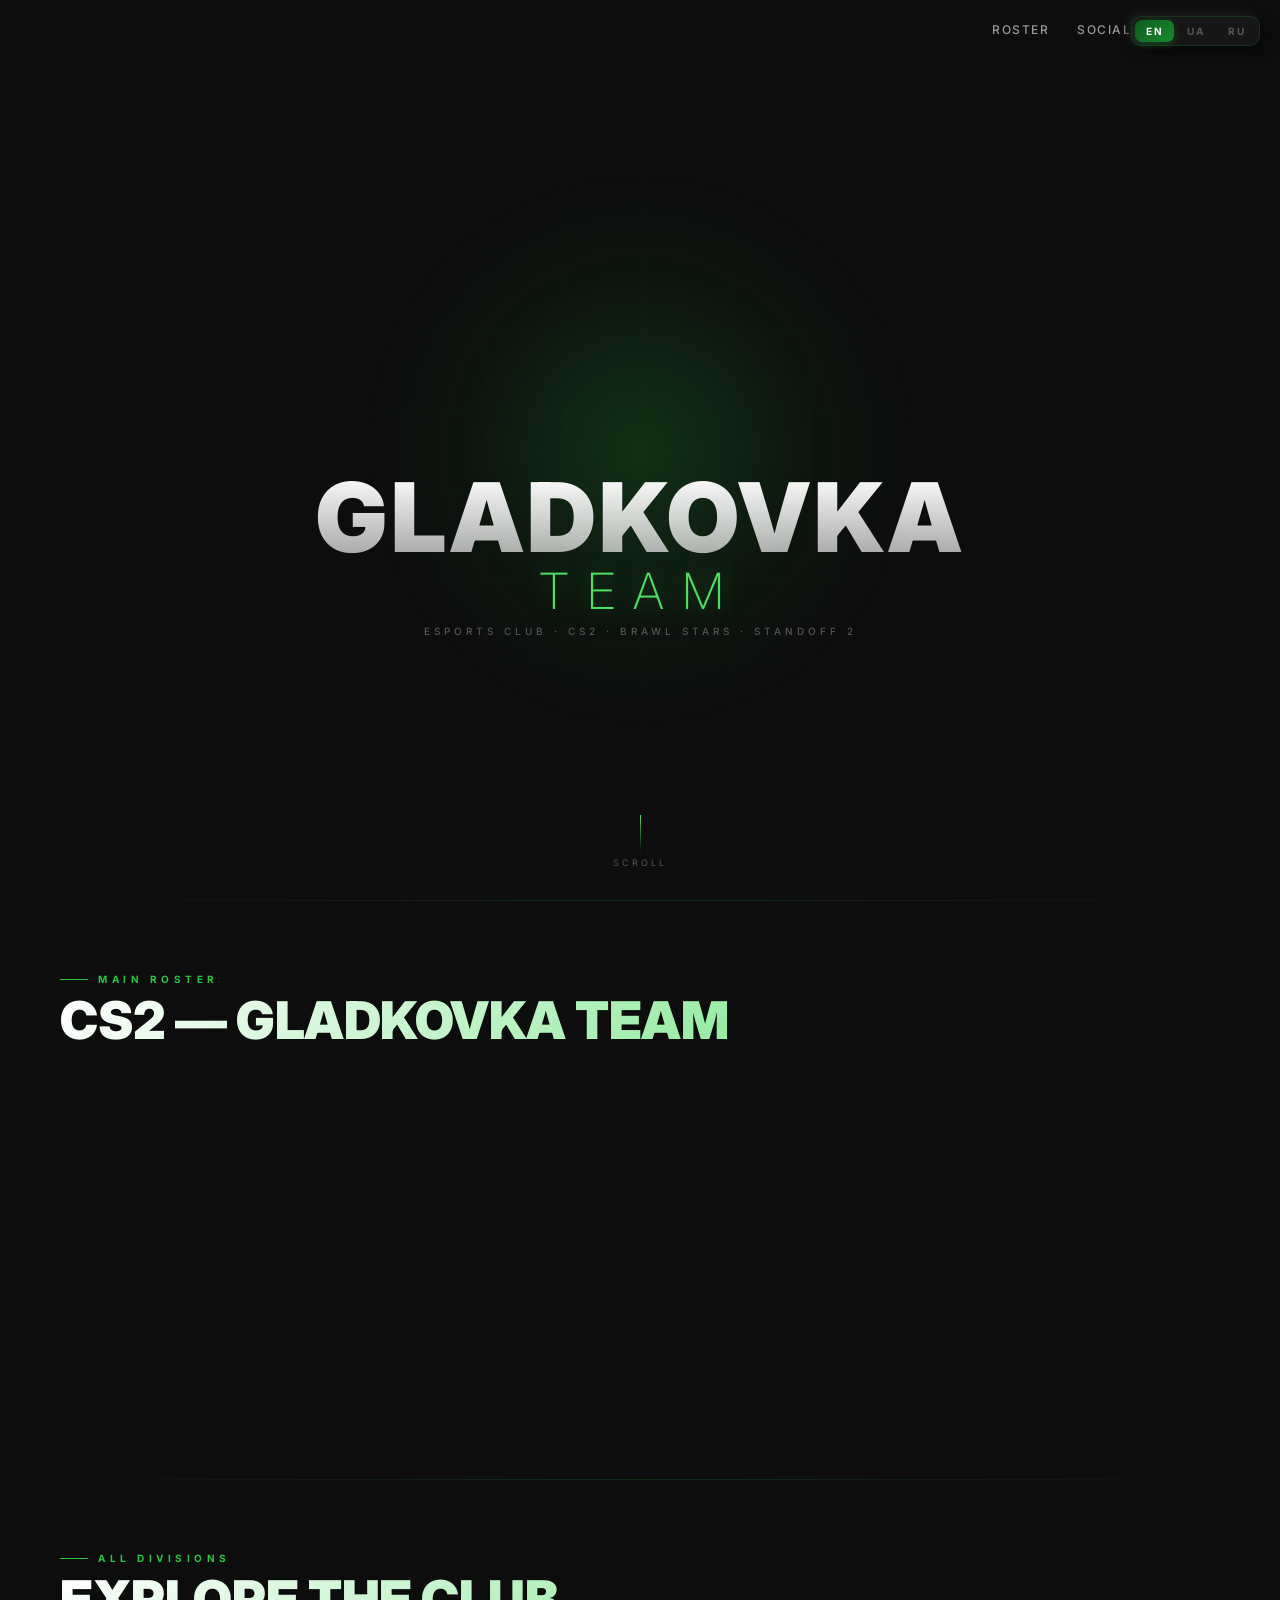
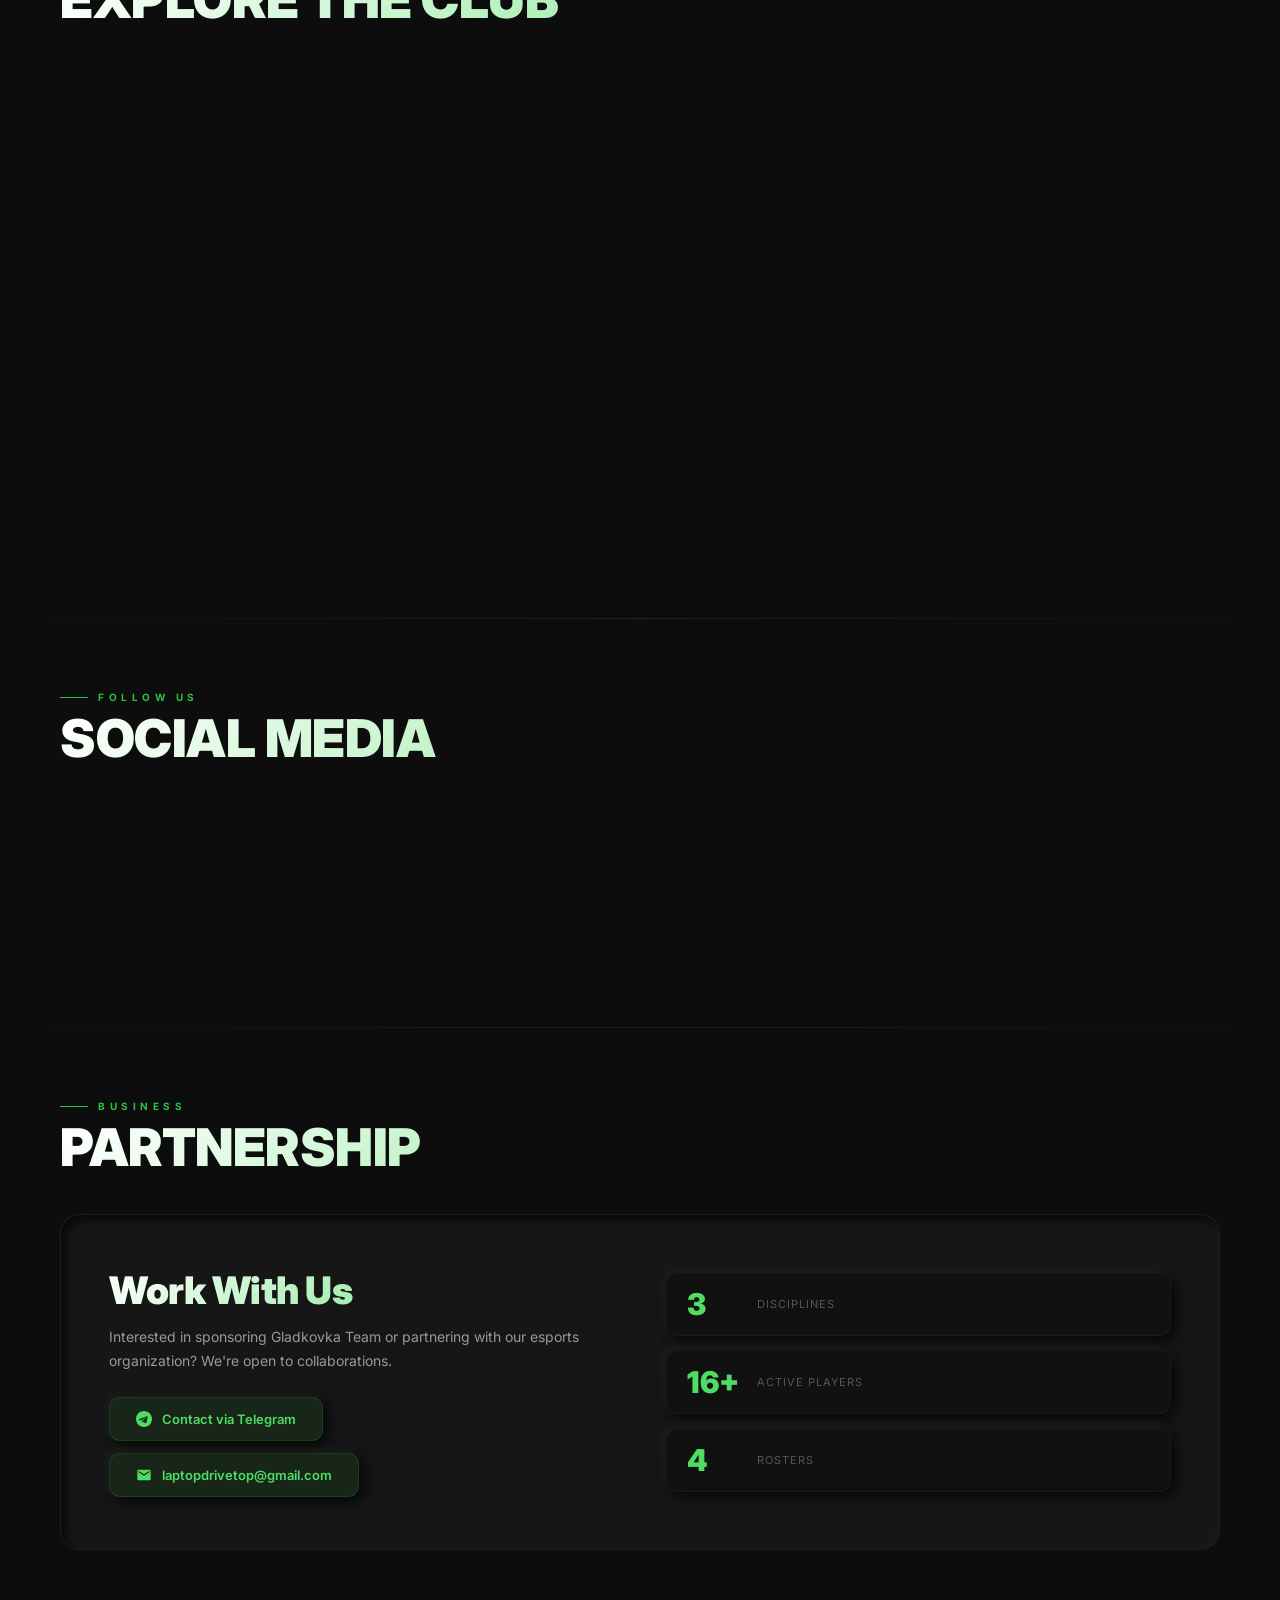
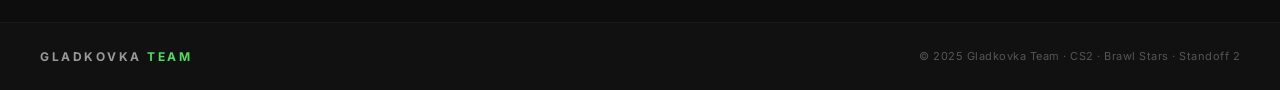
==== commit f4641d3a: "Update index.html" ====
--- a/index.html
+++ b/index.html
@@ -1,436 +1,943 @@
 <!DOCTYPE html>
-<html lang="ru">
+<html lang="en">
 <head>
 <meta charset="UTF-8">
 <meta name="viewport" content="width=device-width, initial-scale=1.0">
 <title>GLADKOVKA TEAM</title>
-<link href="https://fonts.googleapis.com/css2?family=Bebas+Neue&family=Oswald:wght@400;500;600;700&family=Rajdhani:wght@400;500;600;700&display=swap" rel="stylesheet">
+<link rel="preconnect" href="https://fonts.googleapis.com">
+<link href="https://fonts.googleapis.com/css2?family=Inter:wght@300;400;500;600;700;800;900&display=swap" rel="stylesheet">
+<script src="https://cdnjs.cloudflare.com/ajax/libs/gsap/3.12.5/gsap.min.js"></script>
+<script src="https://cdnjs.cloudflare.com/ajax/libs/gsap/3.12.5/ScrollTrigger.min.js"></script>
 <style>
-  :root{--green:#1a7a2a;--green-light:#2db83e;--green-bright:#3ddc52;--green-glow:rgba(45,184,62,.3);--dark:#0a0a0a;--dark2:#111;--dark3:#181818;--dark4:#1e1e1e;--text:#e8e8e8;--text-muted:#888;--border:rgba(45,184,62,.25);}
-  *{margin:0;padding:0;box-sizing:border-box;}
-  body{background:var(--dark);color:var(--text);font-family:'Rajdhani',sans-serif;overflow-x:hidden;}
-  body::before{content:'';position:fixed;inset:0;pointer-events:none;z-index:0;background-image:repeating-linear-gradient(0deg,transparent,transparent 60px,rgba(26,122,42,.03) 60px,rgba(26,122,42,.03) 61px),repeating-linear-gradient(90deg,transparent,transparent 60px,rgba(26,122,42,.03) 60px,rgba(26,122,42,.03) 61px);}
-
-  nav{position:fixed;top:0;left:0;right:0;z-index:200;background:rgba(10,10,10,.96);border-bottom:1px solid var(--border);backdrop-filter:blur(10px);display:flex;align-items:center;justify-content:space-between;padding:0 40px;height:64px;}
-  .nav-logo{display:flex;align-items:center;gap:12px;text-decoration:none;}
-  .nav-logo img{height:44px;width:44px;object-fit:contain;}
-  .nav-logo-text{font-family:'Bebas Neue',sans-serif;font-size:22px;letter-spacing:2px;color:#fff;line-height:1;}
-  .nav-logo-text span{color:var(--green-light);}
-  .nav-links{display:flex;gap:4px;list-style:none;}
-  .nav-links a{color:var(--text-muted);text-decoration:none;font-family:'Oswald',sans-serif;font-size:13px;letter-spacing:1.5px;text-transform:uppercase;padding:8px 14px;border-radius:4px;transition:all .2s;}
-  .nav-links a:hover,.nav-links a.active{color:var(--green-bright);background:rgba(45,184,62,.08);}
-  .nav-socials{display:flex;gap:10px;align-items:center;}
-  .social-btn{display:flex;align-items:center;gap:6px;padding:6px 12px;border:1px solid var(--border);border-radius:4px;text-decoration:none;color:var(--text-muted);font-family:'Oswald',sans-serif;font-size:12px;letter-spacing:1px;text-transform:uppercase;transition:all .2s;white-space:nowrap;}
-  .social-btn:hover{color:var(--green-bright);border-color:var(--green-bright);background:rgba(45,184,62,.08);}
-  .social-btn svg{width:14px;height:14px;fill:currentColor;}
-
-  .page{display:none;min-height:100vh;padding-top:64px;position:relative;z-index:1;}
-  .page.active{display:block;animation:fadeUp .35s ease forwards;}
-  @keyframes fadeUp{from{opacity:0;transform:translateY(16px)}to{opacity:1;transform:translateY(0)}}
-
-  .hero{min-height:calc(100vh - 64px);display:flex;flex-direction:column;align-items:center;justify-content:center;text-align:center;position:relative;padding:60px 40px;overflow:hidden;}
-  .hcircles{position:absolute;inset:0;pointer-events:none;overflow:hidden;}
-  .hcircles span{position:absolute;top:50%;left:50%;border-radius:50%;transform:translate(-50%,-50%);border:1px solid rgba(45,184,62,.1);}
-  .hcircles span:nth-child(1){width:700px;height:700px;}
-  .hcircles span:nth-child(2){width:500px;height:500px;border-color:rgba(45,184,62,.14);}
-  .hcircles span:nth-child(3){width:320px;height:320px;border-width:2px;border-color:rgba(45,184,62,.22);}
-  .hero-logo{width:176px;height:176px;object-fit:contain;margin-bottom:34px;position:relative;z-index:2;animation:float 4s ease-in-out infinite;filter:drop-shadow(0 0 30px rgba(45,184,62,.45));}
-  @keyframes float{0%,100%{transform:translateY(0)}50%{transform:translateY(-12px)}}
-  .hero-title{font-family:'Bebas Neue',sans-serif;font-size:100px;letter-spacing:8px;line-height:.9;margin-bottom:6px;position:relative;z-index:2;background:linear-gradient(180deg,#fff 0%,#aaa 100%);-webkit-background-clip:text;-webkit-text-fill-color:transparent;background-clip:text;}
-  .hero-sub{font-family:'Bebas Neue',sans-serif;font-size:58px;letter-spacing:14px;color:var(--green-bright);margin-bottom:26px;position:relative;z-index:2;}
-  .hero-tagline{font-family:'Oswald',sans-serif;font-size:13px;letter-spacing:4px;text-transform:uppercase;color:var(--text-muted);margin-bottom:46px;position:relative;z-index:2;}
-  .hero-btns{display:flex;gap:16px;position:relative;z-index:2;}
-  .btn-primary{padding:13px 36px;background:var(--green);border:1px solid var(--green-bright);color:#fff;font-family:'Oswald',sans-serif;font-size:14px;letter-spacing:2px;text-transform:uppercase;border-radius:3px;cursor:pointer;transition:all .2s;text-decoration:none;display:inline-flex;align-items:center;gap:8px;}
-  .btn-primary:hover{background:var(--green-light);box-shadow:0 0 20px var(--green-glow);}
-  .btn-secondary{padding:13px 36px;background:transparent;border:1px solid var(--border);color:var(--text);font-family:'Oswald',sans-serif;font-size:14px;letter-spacing:2px;text-transform:uppercase;border-radius:3px;cursor:pointer;transition:all .2s;text-decoration:none;}
-  .btn-secondary:hover{border-color:var(--green-bright);color:var(--green-bright);}
-  .scroll-hint{position:absolute;bottom:34px;left:50%;transform:translateX(-50%);display:flex;flex-direction:column;align-items:center;gap:6px;color:var(--text-muted);font-family:'Oswald',sans-serif;font-size:11px;letter-spacing:2px;text-transform:uppercase;animation:bounce 2s ease-in-out infinite;}
-  @keyframes bounce{0%,100%{transform:translateX(-50%) translateY(0)}50%{transform:translateX(-50%) translateY(6px)}}
-  .scroll-hint svg{width:16px;height:16px;fill:var(--green-bright);}
-
-  .section{padding:80px 60px;max-width:1300px;margin:0 auto;}
-  .sec-label{font-family:'Oswald',sans-serif;font-size:11px;letter-spacing:4px;text-transform:uppercase;color:var(--green-bright);margin-bottom:10px;display:flex;align-items:center;gap:10px;}
-  .sec-label::after{content:'';height:1px;width:40px;background:var(--green-bright);}
-  .sec-title{font-family:'Bebas Neue',sans-serif;font-size:56px;letter-spacing:3px;color:#fff;line-height:1;margin-bottom:48px;}
-
-  .home-stats{display:grid;grid-template-columns:repeat(3,1fr);gap:20px;margin-bottom:48px;}
-  .stat-card{background:var(--dark3);border:1px solid var(--border);border-radius:6px;padding:26px;text-align:center;position:relative;overflow:hidden;}
-  .stat-card::after{content:'';position:absolute;bottom:0;left:0;right:0;height:2px;background:var(--green);}
-  .stat-num{font-family:'Bebas Neue',sans-serif;font-size:58px;line-height:1;color:var(--green-bright);}
-  .stat-label{font-family:'Oswald',sans-serif;font-size:12px;letter-spacing:2px;text-transform:uppercase;color:var(--text-muted);margin-top:4px;}
-  .game-cards{display:grid;grid-template-columns:repeat(3,1fr);gap:20px;}
-  .game-card{background:var(--dark3);border:1px solid var(--border);border-radius:8px;padding:28px;text-align:center;transition:all .3s;text-decoration:none;display:block;color:inherit;}
-  .game-card:hover{transform:translateY(-4px);box-shadow:0 8px 30px rgba(0,0,0,.4);}
-  .game-card.cs2:hover{border-color:rgba(255,100,30,.4);}
-  .game-card.bs:hover{border-color:rgba(255,180,0,.4);}
-  .game-icon{width:74px;height:74px;object-fit:contain;margin:0 auto 12px;display:block;}
-  .game-title{font-family:'Bebas Neue',sans-serif;font-size:24px;letter-spacing:2px;margin-bottom:8px;}
-  .game-desc{font-size:13px;color:var(--text-muted);line-height:1.5;}
-  .gtag{display:inline-block;margin-top:12px;padding:4px 12px;border-radius:3px;font-family:'Oswald',sans-serif;font-size:11px;letter-spacing:1px;text-transform:uppercase;}
-  .cs2 .gtag{background:rgba(255,100,30,.1);color:#ff8050;border:1px solid rgba(255,100,30,.2);}
-  .bs .gtag{background:rgba(255,180,0,.1);color:#ffd700;border:1px solid rgba(255,180,0,.2);}
-
-  .team-tabs{display:flex;gap:4px;margin-bottom:42px;border-bottom:1px solid var(--border);}
-  .team-tab{padding:11px 22px;background:transparent;border:none;border-bottom:2px solid transparent;color:var(--text-muted);font-family:'Oswald',sans-serif;font-size:13px;letter-spacing:1.5px;text-transform:uppercase;cursor:pointer;transition:all .2s;margin-bottom:-1px;display:flex;align-items:center;gap:8px;text-decoration:none;}
-  .team-tab:hover{color:var(--text);}
-  .team-tab.active{color:var(--green-bright);border-bottom-color:var(--green-bright);}
-  .team-tab img{height:20px;width:20px;object-fit:contain;}
-  .team-content{display:none;}
-  .team-content.active{display:block;}
-
-  .team-intro{display:flex;align-items:center;gap:20px;margin-bottom:34px;padding:20px 22px;background:var(--dark3);border:1px solid var(--border);border-radius:8px;}
-  .team-intro img{height:64px;object-fit:contain;}
-  .team-intro h3{font-family:'Bebas Neue',sans-serif;font-size:26px;letter-spacing:2px;margin-bottom:4px;}
-  .team-intro p{font-size:13px;color:var(--text-muted);}
-  .tag-cs2{display:inline-block;padding:2px 8px;background:rgba(255,100,30,.1);border:1px solid rgba(255,100,30,.25);border-radius:3px;font-family:'Oswald',sans-serif;font-size:11px;letter-spacing:1.5px;color:#ff8050;text-transform:uppercase;margin-left:8px;vertical-align:middle;}
-
-  .roster-grid{display:grid;grid-template-columns:repeat(5,1fr);gap:18px;}
-  .roster-grid.g4{grid-template-columns:repeat(4,1fr);}
-
-  .player-card{background:var(--dark3);border:1px solid var(--border);border-radius:6px;overflow:hidden;transition:all .3s;position:relative;cursor:pointer;}
-  .player-card[data-steam]:hover{border-color:var(--green-bright);transform:translateY(-4px);box-shadow:0 8px 30px rgba(0,0,0,.4),0 0 18px var(--green-glow);}
-  .player-card::before{content:'';position:absolute;top:0;left:0;right:0;height:2px;background:var(--green);opacity:0;transition:opacity .2s;}
-  .player-card[data-steam]:hover::before{opacity:1;}
-  .pimg{position:relative;overflow:hidden;aspect-ratio:1/1.1;background:var(--dark4);}
-  .pimg img{width:100%;height:100%;object-fit:cover;object-position:top center;transition:transform .4s;filter:grayscale(15%);}
-  .player-card[data-steam]:hover .pimg img{transform:scale(1.05);filter:grayscale(0%);}
-  .rbadge{position:absolute;bottom:8px;left:8px;padding:3px 8px;background:rgba(10,10,10,.85);border:1px solid var(--green);border-radius:3px;font-family:'Oswald',sans-serif;font-size:10px;letter-spacing:1px;text-transform:uppercase;color:var(--green-bright);}
-  .steam-ov{position:absolute;inset:0;background:rgba(10,10,10,.76);display:flex;flex-direction:column;align-items:center;justify-content:center;gap:6px;opacity:0;transition:opacity .25s;pointer-events:none;}
-  .player-card[data-steam]:hover .steam-ov{opacity:1;}
-  .steam-ov svg{width:32px;height:32px;fill:#c6d4df;}
-  .steam-ov span{font-family:'Oswald',sans-serif;font-size:12px;letter-spacing:2px;text-transform:uppercase;color:#c6d4df;}
-  .pinfo{padding:13px;}
-  .pnick{font-family:'Bebas Neue',sans-serif;font-size:21px;letter-spacing:1px;color:#fff;line-height:1;margin-bottom:3px;}
-  .pname{font-size:12px;color:var(--text-muted);margin-bottom:6px;}
-  .page-age{font-family:'Oswald',sans-serif;font-size:11px;letter-spacing:1px;color:var(--green-bright);text-transform:uppercase;}
-
-  .sub-label{font-family:'Oswald',sans-serif;font-size:11px;letter-spacing:3px;text-transform:uppercase;color:var(--text-muted);margin-bottom:18px;padding-bottom:10px;border-bottom:1px solid var(--border);}
-  .reserve-note{margin-top:18px;padding:11px 16px;background:rgba(45,184,62,.04);border:1px solid rgba(45,184,62,.1);border-radius:6px;font-size:13px;color:rgba(45,184,62,.5);letter-spacing:.5px;}
-  .easter-wrap{margin-top:26px;border-radius:8px;overflow:hidden;border:1px solid rgba(45,184,62,.1);}
-  .easter-wrap .eg-label{padding:10px 16px;background:var(--dark3);font-family:'Oswald',sans-serif;font-size:11px;letter-spacing:3px;color:rgba(45,184,62,.35);text-transform:uppercase;}
-  .easter-wrap img{width:100%;display:block;opacity:.55;transition:opacity .3s;}
-  .easter-wrap:hover img{opacity:1;}
-
-  .brawl-grid{display:grid;grid-template-columns:repeat(3,1fr);gap:22px;max-width:680px;}
-  .brawl-card{background:var(--dark3);border:1px solid rgba(255,180,0,.15);border-radius:8px;overflow:hidden;transition:all .3s;text-align:center;}
-  .brawl-card:hover{border-color:rgba(255,180,0,.4);transform:translateY(-4px);box-shadow:0 8px 30px rgba(0,0,0,.4),0 0 18px rgba(255,180,0,.1);}
-  .bimg{aspect-ratio:1;overflow:hidden;background:var(--dark4);}
-  .bimg img{width:100%;height:100%;object-fit:cover;transition:transform .4s;}
-  .brawl-card:hover .bimg img{transform:scale(1.05);}
-  .binfo{padding:14px;}
-  .bnick{font-family:'Bebas Neue',sans-serif;font-size:20px;letter-spacing:1px;color:#ffd700;margin-bottom:4px;}
-  .btag{display:inline-block;padding:2px 8px;background:rgba(255,180,0,.1);border:1px solid rgba(255,180,0,.2);border-radius:3px;font-family:'Oswald',sans-serif;font-size:10px;letter-spacing:1px;color:rgba(255,180,0,.7);text-transform:uppercase;}
-
-  .divider{height:1px;background:linear-gradient(90deg,transparent,var(--border),transparent);margin:0 60px;}
-
-  footer{background:var(--dark2);border-top:1px solid var(--border);padding:44px 60px;position:relative;z-index:1;}
-  .footer-inner{max-width:1300px;margin:0 auto;display:flex;align-items:center;justify-content:space-between;}
-  .footer-logo{display:flex;align-items:center;gap:14px;}
-  .footer-logo img{height:48px;object-fit:contain;}
-  .fbrand{font-family:'Bebas Neue',sans-serif;font-size:22px;letter-spacing:3px;color:#fff;}
-  .fbrand span{color:var(--green-bright);}
-  .fcopy{font-size:12px;color:var(--text-muted);letter-spacing:1px;}
-  .fsocs{display:flex;gap:10px;}
-  .fsoc{width:40px;height:40px;border:1px solid var(--border);border-radius:50%;display:flex;align-items:center;justify-content:center;text-decoration:none;color:var(--text-muted);transition:all .2s;}
-  .fsoc:hover{color:var(--green-bright);border-color:var(--green-bright);background:rgba(45,184,62,.1);}
-  .fsoc svg{width:17px;height:17px;fill:currentColor;}
-
-  /* MODAL */
-  .modal-backdrop{position:fixed;inset:0;background:rgba(0,0,0,.82);z-index:500;display:flex;align-items:center;justify-content:center;opacity:0;pointer-events:none;transition:opacity .2s;backdrop-filter:blur(4px);}
-  .modal-backdrop.open{opacity:1;pointer-events:auto;}
-  .modal{background:var(--dark3);border:1px solid var(--border);border-radius:10px;width:360px;overflow:hidden;transform:scale(.92) translateY(12px);transition:transform .25s;}
-  .modal-backdrop.open .modal{transform:scale(1) translateY(0);}
-  .mhead{background:#1b2838;padding:20px 22px;display:flex;align-items:center;gap:14px;}
-  .mavatar{width:72px;height:72px;object-fit:cover;border-radius:4px;border:2px solid rgba(103,193,245,.3);}
-  .mnick{font-family:'Bebas Neue',sans-serif;font-size:26px;letter-spacing:1px;color:#c6d4df;line-height:1;margin-bottom:4px;}
-  .mrole{font-family:'Oswald',sans-serif;font-size:11px;letter-spacing:2px;text-transform:uppercase;color:#67c1f5;}
-  .mbody{padding:20px 22px;}
-  .mrow{display:flex;justify-content:space-between;align-items:center;padding:7px 0;border-bottom:1px solid rgba(255,255,255,.06);font-size:14px;}
-  .mrow:last-child{border-bottom:none;}
-  .mrow .k{color:var(--text-muted);}
-  .mrow .v{color:var(--text);font-weight:500;}
-  .mactions{padding:16px 22px;display:flex;gap:10px;}
-  .steam-btn{flex:1;padding:11px 0;background:#1b2838;border:1px solid #67c1f5;border-radius:4px;color:#67c1f5;font-family:'Oswald',sans-serif;font-size:13px;letter-spacing:1.5px;text-transform:uppercase;text-decoration:none;display:flex;align-items:center;justify-content:center;gap:8px;transition:all .2s;}
-  .steam-btn:hover{background:#223344;box-shadow:0 0 14px rgba(103,193,245,.2);}
-  .steam-btn svg{width:18px;height:18px;fill:currentColor;}
-  .mclose{padding:11px 20px;background:transparent;border:1px solid var(--border);border-radius:4px;color:var(--text-muted);font-family:'Oswald',sans-serif;font-size:13px;letter-spacing:1.5px;text-transform:uppercase;cursor:pointer;transition:all .2s;}
-  .mclose:hover{border-color:var(--text-muted);color:var(--text);}
-
-  /* STEAM SVG INLINE SHORTHAND */
-  .si{width:32px;height:32px;fill:#c6d4df;}
-  .si2{width:18px;height:18px;fill:currentColor;}
-
-  @media(max-width:900px){
-    nav{padding:0 16px;}
-    .nav-links{display:none;}
-    .nav-socials .social-btn:not(:last-child){display:none;}
-    .hero-title{font-size:64px;}
-    .hero-sub{font-size:40px;}
-    .roster-grid,.roster-grid.g4{grid-template-columns:repeat(2,1fr);}
-    .section{padding:50px 18px;}
-    .home-stats,.game-cards,.brawl-grid{grid-template-columns:1fr;}
-    footer{padding:36px 18px;}
-    .footer-inner{flex-direction:column;gap:18px;text-align:center;}
-    .team-tabs{overflow-x:auto;}
-  }
+/* ── RESET ── */
+*, *::before, *::after { margin: 0; padding: 0; box-sizing: border-box; }
+
+/* ── SF FONT STACK ── */
+:root {
+  --font: -apple-system, BlinkMacSystemFont, 'SF Pro Display', 'SF Pro Text', 'Helvetica Neue', 'Inter', Arial, sans-serif;
+  --bg:   #0d0d0d;
+  --bg2:  #111111;
+  --bg3:  #161616;
+  --bg4:  #1c1c1c;
+  --g1:   #0f5c1e;
+  --g2:   #1a8a2e;
+  --g3:   #28c43f;
+  --g4:   #4edd62;
+  --glow: rgba(40,196,63,.32);
+  --text: #f0f0f0;
+  --t2:   #999;
+  --t3:   #555;
+  --border: rgba(40,196,63,.16);
+  --b2:   rgba(40,196,63,.07);
+  --shadow-out: 5px 5px 12px #080808, -3px -3px 8px #202020;
+  --shadow-in:  inset 4px 4px 10px #070707, inset -3px -3px 7px #1e1e1e;
+  --r: 14px;
+}
+
+html { scroll-behavior: auto; overflow-x: hidden; }
+
+body {
+  background: var(--bg);
+  color: var(--text);
+  font-family: var(--font);
+  -webkit-font-smoothing: antialiased;
+  -moz-osx-font-smoothing: grayscale;
+  overflow-x: hidden;
+}
+
+/* subtle grid */
+body::before {
+  content: '';
+  position: fixed; inset: 0;
+  pointer-events: none; z-index: 0;
+  background-image:
+    repeating-linear-gradient(0deg, transparent, transparent 80px, rgba(40,196,63,.022) 80px, rgba(40,196,63,.022) 81px),
+    repeating-linear-gradient(90deg, transparent, transparent 80px, rgba(40,196,63,.022) 80px, rgba(40,196,63,.022) 81px);
+}
+
+/* ── LANG SWITCHER ── */
+#lang-sw {
+  position: fixed; top: 16px; right: 20px; z-index: 1100;
+  display: flex; gap: 2px;
+  background: var(--bg3);
+  border: 1px solid var(--border);
+  border-radius: 10px; padding: 3px;
+  box-shadow: var(--shadow-out);
+}
+.lb {
+  border: none; background: transparent;
+  color: var(--t3); font-family: var(--font);
+  font-size: 10px; font-weight: 700;
+  letter-spacing: 1.5px; text-transform: uppercase;
+  padding: 5px 11px; border-radius: 7px;
+  cursor: pointer; transition: all .2s;
+}
+.lb.on, .lb:hover {
+  background: linear-gradient(135deg, var(--g1), var(--g2));
+  color: #fff;
+  box-shadow: 0 2px 8px rgba(26,138,46,.45);
+}
+
+/* ── HEADER ── */
+#hdr {
+  position: fixed; top: 0; left: 0; right: 0; z-index: 1000;
+  height: 60px;
+  display: flex; align-items: center; justify-content: space-between;
+  padding: 0 28px;
+  background: transparent;
+  border-bottom: 1px solid transparent;
+  transition: background .35s, border-color .35s, backdrop-filter .35s;
+}
+#hdr.up {
+  background: rgba(12,12,12,.92);
+  border-color: var(--border);
+  backdrop-filter: blur(20px);
+  -webkit-backdrop-filter: blur(20px);
+}
+#hdr-logo {
+  display: flex; align-items: center; gap: 10px;
+  text-decoration: none;
+  opacity: 0; transform: translateX(-16px);
+  transition: opacity .3s, transform .3s;
+  pointer-events: none;
+}
+#hdr.up #hdr-logo { opacity: 1; transform: none; pointer-events: auto; }
+#hdr-logo img { height: 34px; width: 34px; object-fit: contain; filter: drop-shadow(0 0 6px var(--glow)); }
+#hdr-logo-txt {
+  font-size: 14px; font-weight: 700; letter-spacing: 2.5px; text-transform: uppercase;
+  background: linear-gradient(135deg, #fff 40%, var(--g4));
+  -webkit-background-clip: text; -webkit-text-fill-color: transparent; background-clip: text;
+}
+.hnav { display: flex; gap: 2px; }
+.hnav a {
+  color: var(--t2); text-decoration: none; font-size: 12px; font-weight: 500;
+  letter-spacing: 1.5px; text-transform: uppercase;
+  padding: 6px 13px; border-radius: 8px; transition: all .18s;
+}
+.hnav a:hover { color: var(--g4); background: var(--b2); }
+
+/* ── HERO ── */
+#hero {
+  position: relative; height: 100vh;
+  display: flex; align-items: center; justify-content: center;
+  overflow: hidden;
+}
+#glow {
+  position: absolute;
+  width: 560px; height: 560px; border-radius: 50%;
+  background: radial-gradient(circle, rgba(40,196,63,.20) 0%, rgba(15,92,30,.09) 45%, transparent 70%);
+  pointer-events: none; will-change: transform;
+}
+#hero-wrap {
+  position: relative; z-index: 2;
+  display: flex; flex-direction: column; align-items: center; gap: 20px;
+  text-align: center;
+  will-change: transform, opacity;
+}
+#hero-img {
+  width: 190px; height: 190px; object-fit: contain;
+  filter: drop-shadow(0 0 44px rgba(40,196,63,.5));
+  animation: pulse 4s ease-in-out infinite;
+}
+@keyframes pulse {
+  0%, 100% { filter: drop-shadow(0 0 44px rgba(40,196,63,.5)); }
+  50%       { filter: drop-shadow(0 0 68px rgba(40,196,63,.72)); }
+}
+.ht1 {
+  font-size: clamp(56px, 8vw, 96px); font-weight: 900; letter-spacing: 4px; line-height: .92;
+  background: linear-gradient(180deg, #fff 0%, rgba(255,255,255,.62) 100%);
+  -webkit-background-clip: text; -webkit-text-fill-color: transparent; background-clip: text;
+}
+.ht2 {
+  font-size: clamp(28px, 4vw, 50px); font-weight: 200; letter-spacing: 18px; color: var(--g4);
+  text-shadow: 0 0 28px rgba(78,221,98,.35);
+}
+.ht3 {
+  font-size: 10px; font-weight: 500; letter-spacing: 4px; text-transform: uppercase;
+  color: var(--t3); margin-top: 4px;
+}
+.scroll-cue {
+  position: absolute; bottom: 32px; left: 50%; transform: translateX(-50%);
+  display: flex; flex-direction: column; align-items: center; gap: 6px;
+  color: var(--t3); font-size: 9px; letter-spacing: 3px; text-transform: uppercase;
+  animation: cue 2.4s ease-in-out infinite;
+}
+@keyframes cue {
+  0%, 100% { transform: translateX(-50%) translateY(0); }
+  50%       { transform: translateX(-50%) translateY(5px); }
+}
+.scroll-cue-bar { width: 1px; height: 36px; background: linear-gradient(to bottom, var(--g4), transparent); }
+
+/* ── SHARED SECTION ── */
+.sec {
+  position: relative; z-index: 1;
+  max-width: 1240px; margin: 0 auto;
+  padding: 72px 40px;
+}
+.sec-eye {
+  font-size: 10px; font-weight: 700; letter-spacing: 4.5px; text-transform: uppercase;
+  color: var(--g3); margin-bottom: 10px;
+  display: flex; align-items: center; gap: 10px;
+}
+.sec-eye::before { content: ''; width: 28px; height: 1px; background: var(--g3); }
+.sec-h {
+  font-size: clamp(32px, 4.5vw, 52px); font-weight: 900; letter-spacing: -0.5px; line-height: 1.0;
+  background: linear-gradient(135deg, #fff, var(--g4));
+  -webkit-background-clip: text; -webkit-text-fill-color: transparent; background-clip: text;
+  margin-bottom: 40px;
+}
+.divider { height: 1px; background: linear-gradient(90deg, transparent, var(--border), transparent); margin: 0 40px; }
+
+/* ── ROSTER ── */
+.roster-grid {
+  display: grid;
+  grid-template-columns: repeat(5, 1fr);
+  gap: 16px;
+}
+.pc {
+  background: var(--bg3);
+  border: 1px solid var(--b2);
+  border-radius: var(--r);
+  overflow: hidden;
+  box-shadow: var(--shadow-out);
+  cursor: pointer;
+  transition: transform .28s cubic-bezier(.22,1,.36,1), box-shadow .28s, border-color .2s;
+  opacity: 0; transform: translateY(32px);
+}
+.pc[data-steam]:hover {
+  transform: translateY(-5px);
+  box-shadow: 6px 6px 18px #060606, -3px -3px 10px #232323, 0 0 24px rgba(40,196,63,.12);
+  border-color: rgba(40,196,63,.3);
+}
+.pc[data-steam]:hover .pc-img img { transform: scale(1.06); filter: grayscale(0%); }
+.pc-img {
+  position: relative; aspect-ratio: 1 / 1.12; overflow: hidden; background: var(--bg4);
+}
+.pc-img img {
+  width: 100%; height: 100%; object-fit: cover; object-position: top center;
+  transition: transform .45s, filter .35s; filter: grayscale(18%);
+}
+.pc-role {
+  position: absolute; bottom: 8px; left: 8px;
+  padding: 3px 8px; border-radius: 20px;
+  background: rgba(8,8,8,.88); border: 1px solid var(--g2);
+  font-size: 9px; font-weight: 700; letter-spacing: 1.5px; text-transform: uppercase;
+  color: var(--g4); backdrop-filter: blur(4px);
+}
+.st-ov {
+  position: absolute; inset: 0;
+  background: rgba(8,8,8,.76);
+  display: flex; flex-direction: column; align-items: center; justify-content: center; gap: 7px;
+  opacity: 0; transition: opacity .22s; pointer-events: none;
+}
+.pc[data-steam]:hover .st-ov { opacity: 1; }
+.st-ov svg { width: 32px; height: 32px; fill: #c6d4df; }
+.st-ov span { font-size: 10px; font-weight: 700; letter-spacing: 2px; text-transform: uppercase; color: #c6d4df; }
+.pc-body { padding: 12px 14px; }
+.pc-nick { font-size: 17px; font-weight: 800; color: #fff; line-height: 1; margin-bottom: 3px; }
+.pc-name { font-size: 11px; color: var(--t3); margin-bottom: 5px; }
+.pc-age  { font-size: 10px; font-weight: 600; letter-spacing: 1.5px; text-transform: uppercase; color: var(--g3); }
+
+/* ── TEAM GRID 2×2 ── */
+.tgrid {
+  display: grid;
+  grid-template-columns: 1fr 1fr;
+  gap: 20px;
+}
+.tg-item {
+  position: relative; overflow: hidden;
+  background: var(--bg3);
+  border: 1px solid var(--b2);
+  border-radius: 20px;
+  min-height: 230px;
+  display: flex; flex-direction: column; justify-content: flex-end;
+  padding: 30px 30px 28px;
+  text-decoration: none; color: inherit;
+  box-shadow: var(--shadow-out);
+  cursor: pointer;
+  transition: transform .32s cubic-bezier(.22,1,.36,1), box-shadow .32s, border-color .22s;
+  opacity: 0; transform: translateY(28px);
+}
+.tg-item::after {
+  content: ''; position: absolute; inset: 0;
+  background: linear-gradient(135deg, rgba(40,196,63,.045) 0%, transparent 55%);
+  opacity: 0; transition: opacity .3s;
+}
+.tg-item:hover { transform: translateY(-6px); border-color: rgba(40,196,63,.35); }
+.tg-item:hover::after { opacity: 1; }
+.tg-item:hover .tg-arrow { background: var(--g3); border-color: var(--g3); box-shadow: 0 0 14px rgba(40,196,63,.45); }
+.tg-item:hover .tg-arrow svg { stroke: #000; }
+.tg-bg-txt {
+  position: absolute; top: 20px; right: 24px;
+  font-size: 72px; line-height: 1; opacity: .07;
+  transition: opacity .3s; pointer-events: none;
+  user-select: none;
+}
+.tg-item:hover .tg-bg-txt { opacity: .13; }
+.tg-arrow {
+  position: absolute; top: 26px; right: 26px;
+  width: 36px; height: 36px; border-radius: 50%;
+  background: var(--b2); border: 1px solid var(--border);
+  display: flex; align-items: center; justify-content: center;
+  transition: all .25s;
+}
+.tg-arrow svg { width: 14px; height: 14px; stroke: var(--g4); fill: none; stroke-width: 2; stroke-linecap: round; stroke-linejoin: round; transition: stroke .25s; }
+.tg-icon { font-size: 40px; margin-bottom: 14px; line-height: 1; }
+.tg-icon img { height: 44px; object-fit: contain; }
+.tg-eye { font-size: 9px; font-weight: 700; letter-spacing: 3.5px; text-transform: uppercase; color: var(--g2); margin-bottom: 7px; }
+.tg-title { font-size: clamp(22px, 2.5vw, 28px); font-weight: 900; letter-spacing: -.3px; color: #fff; margin-bottom: 5px; }
+.tg-desc { font-size: 12px; color: var(--t3); line-height: 1.5; }
+
+/* sub-page panels inside 2×2 */
+.panel {
+  display: none;
+  position: fixed; inset: 0; z-index: 900;
+  background: var(--bg2);
+  overflow-y: scroll;
+  overscroll-behavior: contain;
+  animation: panelIn .35s cubic-bezier(.22,1,.36,1);
+}
+.panel.open { display: block; }
+@keyframes panelIn { from { opacity: 0; transform: scale(.97) } to { opacity: 1; transform: scale(1) } }
+.panel-hdr {
+  position: sticky; top: 0; z-index: 10;
+  background: rgba(15,15,15,.92); backdrop-filter: blur(18px);
+  border-bottom: 1px solid var(--border);
+  height: 60px; display: flex; align-items: center; gap: 16px;
+  padding: 0 28px;
+}
+.panel-close {
+  display: flex; align-items: center; gap: 8px;
+  background: none; border: none; cursor: pointer;
+  color: var(--t2); font-family: var(--font); font-size: 11px;
+  font-weight: 700; letter-spacing: 2px; text-transform: uppercase;
+  transition: color .18s;
+}
+.panel-close:hover { color: var(--g4); }
+.panel-close svg { width: 18px; height: 18px; fill: none; stroke: currentColor; stroke-width: 2; stroke-linecap: round; stroke-linejoin: round; }
+.panel-title { font-size: 14px; font-weight: 700; letter-spacing: 2px; text-transform: uppercase; color: var(--t2); flex: 1; text-align: left; padding-left: 8px; }
+.panel-body { max-width: 1240px; margin: 0 auto; padding: 52px 40px 80px; }
+.panel-eye { font-size: 10px; font-weight: 700; letter-spacing: 4px; text-transform: uppercase; color: var(--g3); margin-bottom: 10px; display: flex; align-items: center; gap: 10px; }
+.panel-eye::before { content: ''; width: 26px; height: 1px; background: var(--g3); }
+.panel-h { font-size: clamp(30px, 5vw, 48px); font-weight: 900; letter-spacing: -.5px; background: linear-gradient(135deg,#fff,var(--g4)); -webkit-background-clip:text;-webkit-text-fill-color:transparent;background-clip:text; margin-bottom: 36px; }
+.sub-lbl { font-size: 10px; font-weight: 700; letter-spacing: 4px; text-transform: uppercase; color: var(--t3); margin-bottom: 16px; padding-bottom: 10px; border-bottom: 1px solid rgba(40,196,63,.09); }
+.pgrid { display: grid; grid-template-columns: repeat(5,1fr); gap: 14px; margin-bottom: 44px; }
+.pgrid.g4 { grid-template-columns: repeat(4,1fr); }
+.pgrid.g3 { grid-template-columns: repeat(3,1fr); max-width: 640px; }
+.pgrid.g5 { grid-template-columns: repeat(5,1fr); }
+.p2c { background: var(--bg3); border: 1px solid var(--b2); border-radius: var(--r); overflow: hidden; box-shadow: var(--shadow-out); transition: transform .28s, border-color .2s; }
+.p2c:hover { transform: translateY(-4px); border-color: rgba(40,196,63,.28); }
+.p2c:hover .p2img img { transform: scale(1.05); filter: grayscale(0%); }
+.p2img { aspect-ratio: 1/1.12; overflow: hidden; background: var(--bg4); position: relative; }
+.p2img img { width: 100%; height: 100%; object-fit: cover; object-position: top; transition: transform .4s, filter .3s; filter: grayscale(18%); }
+.p2pill { position: absolute; bottom: 7px; left: 7px; padding: 2px 7px; border-radius: 20px; background: rgba(8,8,8,.88); border: 1px solid var(--g2); font-size: 8.5px; font-weight: 700; letter-spacing: 1.5px; text-transform: uppercase; color: var(--g4); }
+.p2body { padding: 11px 13px; }
+.p2nick { font-size: 15px; font-weight: 800; color: #fff; margin-bottom: 2px; }
+.p2sub  { font-size: 11px; color: var(--t3); }
+
+/* brawl override */
+.brawl-card { border-color: rgba(255,200,0,.1); }
+.brawl-card:hover { border-color: rgba(255,200,0,.4); }
+.brawl-card .p2pill { border-color: rgba(255,200,0,.4); color: #ffd700; }
+.brawl-card .p2nick { color: #ffd700; }
+.brawl-card a { text-decoration: none; color: inherit; display: block; }
+.brawl-card .stat-ov { position: absolute; inset: 0; background: rgba(8,8,8,.75); display: flex; flex-direction: column; align-items: center; justify-content: center; gap: 6px; opacity: 0; transition: opacity .22s; }
+.brawl-card:hover .stat-ov { opacity: 1; }
+.brawl-card .stat-ov svg { width: 26px; height: 26px; fill: #ffd700; }
+.brawl-card .stat-ov span { font-size: 9px; font-weight: 700; letter-spacing: 2px; text-transform: uppercase; color: #ffd700; }
+
+/* standoff override */
+.so-card { border-color: rgba(210,80,30,.1); }
+.so-card:hover { border-color: rgba(210,80,30,.4); }
+.so-card .p2pill { border-color: rgba(210,80,30,.5); color: #e0692a; }
+.so-card .p2nick { color: #fff; }
+
+/* ── SOCIALS ── */
+.soc-grid {
+  display: grid;
+  grid-template-columns: repeat(3, 1fr);
+  gap: 16px;
+}
+.soc-c {
+  display: flex; flex-direction: column; align-items: center; gap: 12px;
+  padding: 30px 20px;
+  background: var(--bg3); border: 1px solid var(--b2); border-radius: 18px;
+  box-shadow: var(--shadow-out);
+  text-decoration: none; color: var(--t2);
+  transition: transform .28s cubic-bezier(.22,1,.36,1), border-color .2s;
+  opacity: 0; transform: translateY(20px);
+}
+.soc-c:hover { transform: translateY(-5px); border-color: var(--sc, var(--g3)); }
+.soc-c:hover .sc-ico { fill: var(--sc, var(--g3)); filter: drop-shadow(0 0 8px var(--sc, var(--glow))); }
+.soc-c:hover .sc-lbl { color: var(--sc, var(--g4)); }
+.sc-ico { width: 36px; height: 36px; fill: var(--t3); transition: fill .25s, filter .25s; }
+.sc-lbl { font-size: 11px; font-weight: 700; letter-spacing: 2.5px; text-transform: uppercase; transition: color .25s; }
+.sc-hand { font-size: 11px; color: var(--t3); }
+
+/* ── CONTACT ── */
+.contact-box {
+  background: var(--bg3); border: 1px solid var(--b2); border-radius: 20px;
+  padding: 52px 48px; box-shadow: var(--shadow-in);
+  display: grid; grid-template-columns: 1fr 1fr; gap: 52px; align-items: center;
+}
+.ct-h { font-size: clamp(26px, 3.5vw, 38px); font-weight: 900; letter-spacing: -.5px; background: linear-gradient(135deg,#fff,var(--g4)); -webkit-background-clip:text;-webkit-text-fill-color:transparent;background-clip:text; margin-bottom: 12px; }
+.ct-p { font-size: 14px; color: var(--t2); line-height: 1.7; margin-bottom: 24px; }
+.ct-btn {
+  display: inline-flex; align-items: center; gap: 10px;
+  padding: 13px 26px; background: rgba(40,196,63,.09);
+  border: 1px solid var(--border); border-radius: 11px;
+  font-family: var(--font); font-size: 13px; font-weight: 600; color: var(--g4);
+  text-decoration: none; transition: all .22s; box-shadow: var(--shadow-out);
+}
+.ct-btn:hover { background: rgba(40,196,63,.17); box-shadow: 0 0 18px rgba(40,196,63,.2); }
+.ct-btn svg { width: 16px; height: 16px; fill: currentColor; }
+.ct-stats { display: flex; flex-direction: column; gap: 14px; }
+.ct-stat {
+  display: flex; align-items: center; gap: 18px;
+  padding: 16px 20px; background: var(--bg2);
+  border: 1px solid var(--b2); border-radius: 12px; box-shadow: var(--shadow-out);
+}
+.ct-num { font-size: 30px; font-weight: 900; color: var(--g4); line-height: 1; min-width: 52px; }
+.ct-lbl { font-size: 11px; color: var(--t3); letter-spacing: 1px; text-transform: uppercase; }
+
+/* ── FOOTER ── */
+footer {
+  background: var(--bg2); border-top: 1px solid var(--b2);
+  padding: 26px 40px;
+  display: flex; align-items: center; justify-content: space-between;
+  position: relative; z-index: 1;
+}
+.ft-brand { display: flex; align-items: center; gap: 10px; }
+.ft-brand img { height: 30px; object-fit: contain; }
+.ft-txt { font-size: 12px; font-weight: 700; letter-spacing: 2.5px; text-transform: uppercase; color: var(--t2); }
+.ft-txt span { color: var(--g4); }
+.ft-copy { font-size: 11px; color: var(--t3); letter-spacing: .5px; }
+
+/* ── MODAL ── */
+.modal-bd {
+  position: fixed; inset: 0; z-index: 2000;
+  background: rgba(0,0,0,.84);
+  display: flex; align-items: center; justify-content: center;
+  opacity: 0; pointer-events: none;
+  transition: opacity .2s; backdrop-filter: blur(8px);
+}
+.modal-bd.on { opacity: 1; pointer-events: auto; }
+.modal {
+  background: var(--bg3); border: 1px solid var(--border); border-radius: 18px;
+  width: 360px; overflow: hidden;
+  box-shadow: 0 28px 70px rgba(0,0,0,.65), 0 0 36px rgba(40,196,63,.1);
+  transform: scale(.9) translateY(14px);
+  transition: transform .3s cubic-bezier(.22,1,.36,1);
+}
+.modal-bd.on .modal { transform: scale(1) translateY(0); }
+.m-hd { background: linear-gradient(135deg,#16202e,#0d1620); padding: 20px 22px; display: flex; align-items: center; gap: 14px; border-bottom: 1px solid rgba(103,193,245,.1); }
+.m-av { width: 72px; height: 72px; object-fit: cover; border-radius: 10px; border: 2px solid rgba(103,193,245,.22); }
+.m-nick { font-size: 24px; font-weight: 800; color: #c6d4df; line-height: 1; margin-bottom: 4px; }
+.m-role { font-size: 9px; font-weight: 700; letter-spacing: 2px; text-transform: uppercase; color: #67c1f5; }
+.m-body { padding: 20px 22px; }
+.m-row { display: flex; justify-content: space-between; padding: 7px 0; border-bottom: 1px solid rgba(255,255,255,.05); font-size: 13px; }
+.m-row:last-child { border: none; }
+.m-row .k { color: var(--t3); }
+.m-row .v { color: var(--text); font-weight: 600; }
+.m-acts { padding: 14px 22px 22px; display: flex; gap: 10px; }
+.m-st {
+  flex: 1; padding: 11px; background: linear-gradient(135deg,#16202e,#0d1620);
+  border: 1px solid #67c1f5; border-radius: 9px; color: #67c1f5;
+  font-family: var(--font); font-size: 11px; font-weight: 700; letter-spacing: 2px; text-transform: uppercase;
+  text-decoration: none; display: flex; align-items: center; justify-content: center; gap: 7px; transition: all .2s;
+}
+.m-st:hover { background: #1a3a52; box-shadow: 0 0 18px rgba(103,193,245,.22); }
+.m-st svg { width: 16px; height: 16px; fill: currentColor; }
+.m-cl {
+  padding: 11px 18px; background: transparent;
+  border: 1px solid var(--b2); border-radius: 9px;
+  color: var(--t3); font-family: var(--font); font-size: 11px; font-weight: 700;
+  letter-spacing: 1.5px; text-transform: uppercase; cursor: pointer; transition: all .2s;
+}
+.m-cl:hover { border-color: var(--t2); color: var(--text); }
+
+/* ── RESPONSIVE ── */
+@media (max-width: 1100px) {
+  .roster-grid { grid-template-columns: repeat(3, 1fr); }
+  .pgrid { grid-template-columns: repeat(3,1fr) !important; }
+}
+@media (max-width: 780px) {
+  .sec { padding: 52px 20px; }
+  .roster-grid { grid-template-columns: repeat(2, 1fr); }
+  .tgrid { grid-template-columns: 1fr; }
+  .soc-grid { grid-template-columns: repeat(2, 1fr); }
+  .contact-box { grid-template-columns: 1fr; gap: 32px; padding: 32px 24px; }
+  .pgrid, .pgrid.g4, .pgrid.g5, .pgrid.g3 { grid-template-columns: repeat(2,1fr) !important; max-width: 100%; }
+  footer { flex-direction: column; gap: 12px; text-align: center; }
+  #lang-sw { top: 12px; right: 14px; }
+  .hnav { display: none; }
+  #hero-img { width: 140px; height: 140px; }
+  .panel-body { padding: 36px 20px 60px; }
+}
+@media (max-width: 460px) {
+  .roster-grid { grid-template-columns: repeat(2, 1fr); gap: 12px; }
+  .soc-grid { grid-template-columns: 1fr 1fr; }
+}
 </style>
 </head>
 <body>
 
-<nav>
-  <a class="nav-logo" href="#home">
-    <img src="https://i.imgur.com/NtWvGlp.png" alt="Logo" onerror="this.style.display='none'">
-    <div class="nav-logo-text">GLADKOVKA <span>TEAM</span></div>
+<!-- LANG -->
+<div id="lang-sw">
+  <button class="lb on" onclick="setL('en')">EN</button>
+  <button class="lb"    onclick="setL('ua')">UA</button>
+  <button class="lb"    onclick="setL('ru')">RU</button>
+</div>
+
+<!-- HEADER -->
+<header id="hdr">
+  <a id="hdr-logo" href="#hero">
+    <img src="https://i.imgur.com/NtWvGlp.png" alt="GT" onerror="this.style.display='none'">
+    <div id="hdr-logo-txt">GLADKOVKA <span style="color:var(--g4)">TEAM</span></div>
   </a>
-  <ul class="nav-links">
-    <li><a href="#home" id="nav-home">Главная</a></li>
-    <li><a href="#roster/main" id="nav-roster">Состав</a></li>
-  </ul>
-  <div class="nav-socials">
-    <a href="https://t.me/gladkovkateam" target="_blank" class="social-btn">
-      <svg viewBox="0 0 24 24"><path d="M12 0C5.373 0 0 5.373 0 12s5.373 12 12 12 12-5.373 12-12S18.627 0 12 0zm5.562 8.248l-2.01 9.47c-.15.672-.54.836-1.094.52l-3.017-2.223-1.455 1.4c-.162.16-.297.295-.607.295l.216-3.063 5.575-5.033c.243-.216-.052-.335-.374-.119L7.35 14.17l-2.99-.937c-.648-.203-.66-.648.136-.96l11.684-4.507c.54-.196 1.014.119.382.483z"/></svg>TG
-    </a>
-    <a href="https://www.tiktok.com/@gladkovka.team" target="_blank" class="social-btn">
-      <svg viewBox="0 0 24 24"><path d="M19.59 6.69a4.83 4.83 0 01-3.77-4.25V2h-3.45v13.67a2.89 2.89 0 01-2.88 2.5 2.89 2.89 0 01-2.89-2.89 2.89 2.89 0 012.89-2.89c.28 0 .54.04.79.1V9.01a6.33 6.33 0 00-.79-.05 6.34 6.34 0 00-6.34 6.34 6.34 6.34 0 006.34 6.34 6.34 6.34 0 006.33-6.34V8.88a8.22 8.22 0 004.79 1.52V7.0a4.85 4.85 0 01-1.02-.31z"/></svg>TikTok
-    </a>
-    <a href="https://www.instagram.com/gladkovkateam" target="_blank" class="social-btn">
-      <svg viewBox="0 0 24 24"><path d="M12 2.163c3.204 0 3.584.012 4.85.07 3.252.148 4.771 1.691 4.919 4.919.058 1.265.069 1.645.069 4.849 0 3.205-.012 3.584-.069 4.849-.149 3.225-1.664 4.771-4.919 4.919-1.266.058-1.644.07-4.85.07-3.204 0-3.584-.012-4.849-.07-3.26-.149-4.771-1.699-4.919-4.92-.058-1.265-.07-1.644-.07-4.849 0-3.204.013-3.583.07-4.849.149-3.227 1.664-4.771 4.919-4.919 1.266-.057 1.645-.069 4.849-.069zm0-2.163c-3.259 0-3.667.014-4.947.072-4.358.2-6.78 2.618-6.98 6.98-.059 1.281-.073 1.689-.073 4.948 0 3.259.014 3.668.072 4.948.2 4.358 2.618 6.78 6.98 6.98 1.281.058 1.689.072 4.948.072 3.259 0 3.668-.014 4.948-.072 4.354-.2 6.782-2.618 6.979-6.98.059-1.28.073-1.689.073-4.948 0-3.259-.014-3.667-.072-4.947-.196-4.354-2.617-6.78-6.979-6.98-1.281-.059-1.69-.073-4.949-.073zm0 5.838c-3.403 0-6.162 2.759-6.162 6.162s2.759 6.163 6.162 6.163 6.162-2.759 6.162-6.163c0-3.403-2.759-6.162-6.162-6.162zm0 10.162c-2.209 0-4-1.79-4-4 0-2.209 1.791-4 4-4s4 1.791 4 4c0 2.21-1.791 4-4 4zm6.406-11.845c-.796 0-1.441.645-1.441 1.44s.645 1.44 1.441 1.44c.795 0 1.439-.645 1.439-1.44s-.644-1.44-1.439-1.44z"/></svg>IG
-    </a>
-  </div>
-</nav>
-
-<!-- HOME -->
-<div id="page-home" class="page">
-  <section class="hero">
-    <div class="hcircles"><span></span><span></span><span></span></div>
-    <img src="https://i.imgur.com/NtWvGlp.png" class="hero-logo" alt="GT" onerror="this.style.opacity='0'">
-    <div class="hero-title">GLADKOVKA</div>
-    <div class="hero-sub">TEAM</div>
-    <div class="hero-tagline">Киберспортивный клуб · CS2 · Brawl Stars</div>
-    <div class="hero-btns">
-      <a href="#roster/main" class="btn-primary">
-        <svg width="16" height="16" viewBox="0 0 24 24" fill="currentColor"><path d="M16 11c1.66 0 2.99-1.34 2.99-3S17.66 5 16 5c-1.66 0-3 1.34-3 3s1.34 3 3 3zm-8 0c1.66 0 2.99-1.34 2.99-3S9.66 5 8 5C6.34 5 5 6.34 5 8s1.34 3 3 3zm0 2c-2.33 0-7 1.17-7 3.5V19h14v-2.5c0-2.33-4.67-3.5-7-3.5zm8 0c-.29 0-.62.02-.97.05 1.16.84 1.97 1.97 1.97 3.45V19h6v-2.5c0-2.33-4.67-3.5-7-3.5z"/></svg>
-        Состав
+  <nav class="hnav">
+    <a href="#roster"  data-en="Roster"  data-ua="Склад"   data-ru="Состав">Roster</a>
+    <a href="#socials" data-en="Socials" data-ua="Соцмережі" data-ru="Соцсети">Socials</a>
+    <a href="#contact" data-en="Contact" data-ua="Контакт" data-ru="Контакт">Contact</a>
+  </nav>
+</header>
+
+<!-- ══ HERO ══ -->
+<section id="hero">
+  <div id="glow"></div>
+  <div id="hero-wrap">
+    <img id="hero-img" src="https://i.imgur.com/NtWvGlp.png" alt="Gladkovka Team" onerror="this.style.opacity='0'">
+    <div>
+      <div class="ht1">GLADKOVKA</div>
+      <div class="ht2">TEAM</div>
+      <div class="ht3" data-en="Esports Club · CS2 · Brawl Stars · Standoff 2"
+                       data-ua="Кіберспортивний клуб · CS2 · Brawl Stars · Standoff 2"
+                       data-ru="Киберспортивный клуб · CS2 · Brawl Stars · Standoff 2">
+        Esports Club · CS2 · Brawl Stars · Standoff 2
+      </div>
+    </div>
+  </div>
+  <div class="scroll-cue">
+    <div class="scroll-cue-bar"></div>
+    <span data-en="SCROLL" data-ua="СКРОЛ" data-ru="СКРОЛЛ">SCROLL</span>
+  </div>
+</section>
+
+<!-- ══ ROSTER ══ -->
+<div class="divider"></div>
+<section id="roster">
+  <div class="sec">
+    <div class="sec-eye" data-en="Main Roster" data-ua="Основний склад" data-ru="Основной состав">Main Roster</div>
+    <h2 class="sec-h" data-en="CS2 — GLADKOVKA TEAM" data-ua="CS2 — GLADKOVKA TEAM" data-ru="CS2 — GLADKOVKA TEAM">CS2 — GLADKOVKA TEAM</h2>
+    <div class="roster-grid">
+
+      <div class="pc" data-steam="https://steamcommunity.com/id/sfghsdfgdsfz/"
+           data-nick="Ronik" data-name="Stanislav K." data-role="Rifler" data-age="38 y.o."
+           data-img="https://i.imgur.com/7ZUxz4N.jpeg" onclick="openModal(this)">
+        <div class="pc-img">
+          <img src="https://i.imgur.com/7ZUxz4N.jpeg" alt="Ronik" loading="lazy">
+          <div class="pc-role">Rifler</div>
+          <div class="st-ov"><svg viewBox="0 0 24 24"><path d="M11.979 0C5.678 0 .511 4.86.022 11.037l6.432 2.658c.545-.371 1.203-.59 1.912-.59.063 0 .125.004.188.006l2.861-4.142V8.91c0-2.495 2.028-4.524 4.524-4.524 2.494 0 4.524 2.031 4.524 4.527s-2.03 4.525-4.524 4.525h-.105l-4.076 2.911c0 .052.004.105.004.159 0 1.875-1.515 3.396-3.39 3.396-1.635 0-3.016-1.173-3.331-2.711L.581 17.187C1.907 20.961 5.712 24 11.979 24c6.627 0 11.999-5.373 11.999-12S18.606 0 11.979 0z"/></svg><span>Steam</span></div>
+        </div>
+        <div class="pc-body"><div class="pc-nick">"Ronik"</div><div class="pc-name">Stanislav K.</div><div class="pc-age">38 y.o.</div></div>
+      </div>
+
+      <div class="pc" data-steam="https://steamcommunity.com/profiles/76561199531602090"
+           data-nick="VITALIK" data-name="Dmitry S." data-role="Rifler / 2nd AWP" data-age="38 y.o."
+           data-img="https://i.imgur.com/exGwQGE.jpeg" onclick="openModal(this)">
+        <div class="pc-img">
+          <img src="https://i.imgur.com/exGwQGE.jpeg" alt="VITALIK" loading="lazy">
+          <div class="pc-role">Rifler / 2nd AWP</div>
+          <div class="st-ov"><svg viewBox="0 0 24 24"><path d="M11.979 0C5.678 0 .511 4.86.022 11.037l6.432 2.658c.545-.371 1.203-.59 1.912-.59.063 0 .125.004.188.006l2.861-4.142V8.91c0-2.495 2.028-4.524 4.524-4.524 2.494 0 4.524 2.031 4.524 4.527s-2.03 4.525-4.524 4.525h-.105l-4.076 2.911c0 .052.004.105.004.159 0 1.875-1.515 3.396-3.39 3.396-1.635 0-3.016-1.173-3.331-2.711L.581 17.187C1.907 20.961 5.712 24 11.979 24c6.627 0 11.999-5.373 11.999-12S18.606 0 11.979 0z"/></svg><span>Steam</span></div>
+        </div>
+        <div class="pc-body"><div class="pc-nick">"VITALIK"</div><div class="pc-name">Dmitry S.</div><div class="pc-age">38 y.o.</div></div>
+      </div>
+
+      <div class="pc" data-steam="https://steamcommunity.com/profiles/76561199447097399"
+           data-nick="Malish-Vasya" data-name="Egor B." data-role="AWP" data-age="67 y.o."
+           data-img="https://i.imgur.com/xShvEiT.jpeg" onclick="openModal(this)">
+        <div class="pc-img">
+          <img src="https://i.imgur.com/xShvEiT.jpeg" alt="Malish-Vasya" loading="lazy">
+          <div class="pc-role">AWP</div>
+          <div class="st-ov"><svg viewBox="0 0 24 24"><path d="M11.979 0C5.678 0 .511 4.86.022 11.037l6.432 2.658c.545-.371 1.203-.59 1.912-.59.063 0 .125.004.188.006l2.861-4.142V8.91c0-2.495 2.028-4.524 4.524-4.524 2.494 0 4.524 2.031 4.524 4.527s-2.03 4.525-4.524 4.525h-.105l-4.076 2.911c0 .052.004.105.004.159 0 1.875-1.515 3.396-3.39 3.396-1.635 0-3.016-1.173-3.331-2.711L.581 17.187C1.907 20.961 5.712 24 11.979 24c6.627 0 11.999-5.373 11.999-12S18.606 0 11.979 0z"/></svg><span>Steam</span></div>
+        </div>
+        <div class="pc-body"><div class="pc-nick">"Malish-Vasya"</div><div class="pc-name">Egor B.</div><div class="pc-age">67 y.o.</div></div>
+      </div>
+
+      <div class="pc" data-steam="https://steamcommunity.com/profiles/76561198986472222"
+           data-nick="Danich" data-name="Daniil S." data-role="Rifler · Photographer" data-age="20 y.o."
+           data-img="https://i.imgur.com/RBlUDU6.jpeg" onclick="openModal(this)">
+        <div class="pc-img">
+          <img src="https://i.imgur.com/RBlUDU6.jpeg" alt="Danich" loading="lazy">
+          <div class="pc-role">Rifler</div>
+          <div class="st-ov"><svg viewBox="0 0 24 24"><path d="M11.979 0C5.678 0 .511 4.86.022 11.037l6.432 2.658c.545-.371 1.203-.59 1.912-.59.063 0 .125.004.188.006l2.861-4.142V8.91c0-2.495 2.028-4.524 4.524-4.524 2.494 0 4.524 2.031 4.524 4.527s-2.03 4.525-4.524 4.525h-.105l-4.076 2.911c0 .052.004.105.004.159 0 1.875-1.515 3.396-3.39 3.396-1.635 0-3.016-1.173-3.331-2.711L.581 17.187C1.907 20.961 5.712 24 11.979 24c6.627 0 11.999-5.373 11.999-12S18.606 0 11.979 0z"/></svg><span>Steam</span></div>
+        </div>
+        <div class="pc-body"><div class="pc-nick">"Danich"</div><div class="pc-name">Daniil S.</div><div class="pc-age">20 y.o. · 📷</div></div>
+      </div>
+
+      <div class="pc" data-steam="https://steamcommunity.com/profiles/76561199532469905"
+           data-nick="DXNXSIXS" data-name="Denis S." data-role="Support" data-age="9 y.o."
+           data-img="https://i.imgur.com/BUGQSks.jpeg" onclick="openModal(this)">
+        <div class="pc-img">
+          <img src="https://i.imgur.com/BUGQSks.jpeg" alt="DXNXSIXS" loading="lazy">
+          <div class="pc-role">Support</div>
+          <div class="st-ov"><svg viewBox="0 0 24 24"><path d="M11.979 0C5.678 0 .511 4.86.022 11.037l6.432 2.658c.545-.371 1.203-.59 1.912-.59.063 0 .125.004.188.006l2.861-4.142V8.91c0-2.495 2.028-4.524 4.524-4.524 2.494 0 4.524 2.031 4.524 4.527s-2.03 4.525-4.524 4.525h-.105l-4.076 2.911c0 .052.004.105.004.159 0 1.875-1.515 3.396-3.39 3.396-1.635 0-3.016-1.173-3.331-2.711L.581 17.187C1.907 20.961 5.712 24 11.979 24c6.627 0 11.999-5.373 11.999-12S18.606 0 11.979 0z"/></svg><span>Steam</span></div>
+        </div>
+        <div class="pc-body"><div class="pc-nick">"DXNXSIXS"</div><div class="pc-name">Denis S.</div><div class="pc-age">9 y.o.</div></div>
+      </div>
+
+    </div>
+  </div>
+</section>
+
+<!-- ══ TEAM GRID ══ -->
+<div class="divider"></div>
+<section id="divisions">
+  <div class="sec">
+    <div class="sec-eye" data-en="All Divisions" data-ua="Всі дивізіони" data-ru="Все дивизионы">All Divisions</div>
+    <h2 class="sec-h" data-en="EXPLORE THE CLUB" data-ua="ДОСЛІДЖУЙ КЛУБ" data-ru="ИЗУЧИ КЛУБ">EXPLORE THE CLUB</h2>
+    <div class="tgrid">
+
+      <div class="tg-item" onclick="openPanel('panel-academy')">
+        <div class="tg-bg-txt">🎯</div>
+        <div class="tg-arrow"><svg viewBox="0 0 24 24"><path d="M5 12h14M12 5l7 7-7 7"/></svg></div>
+        <div class="tg-icon"><img src="https://i.imgur.com/04zGT00.png" alt="" onerror="this.innerHTML='🎯'"></div>
+        <div class="tg-eye">Counter-Strike 2</div>
+        <div class="tg-title" data-en="CS2 Academy" data-ua="CS2 Академія" data-ru="CS2 Академия">CS2 Academy</div>
+        <div class="tg-desc" data-en="Youth roster & rising talent" data-ua="Молодіжний склад та таланти" data-ru="Молодёжный состав и таланты">Youth roster & rising talent</div>
+      </div>
+
+      <div class="tg-item" onclick="openPanel('panel-bench')">
+        <div class="tg-bg-txt">🔄</div>
+        <div class="tg-arrow"><svg viewBox="0 0 24 24"><path d="M5 12h14M12 5l7 7-7 7"/></svg></div>
+        <div class="tg-icon"><img src="https://i.imgur.com/NtWvGlp.png" alt="" onerror="this.innerHTML='🔄'"></div>
+        <div class="tg-eye">CS2 Main</div>
+        <div class="tg-title" data-en="Substitutes" data-ua="Замінники" data-ru="Запасные">Substitutes</div>
+        <div class="tg-desc">lominok · nopidorabeme · synblyadi</div>
+      </div>
+
+      <div class="tg-item" onclick="openPanel('panel-brawl')">
+        <div class="tg-bg-txt">⭐</div>
+        <div class="tg-arrow"><svg viewBox="0 0 24 24"><path d="M5 12h14M12 5l7 7-7 7"/></svg></div>
+        <div class="tg-icon" style="font-size:40px">⭐</div>
+        <div class="tg-eye">Brawl Stars</div>
+        <div class="tg-title">Brawl Stars</div>
+        <div class="tg-desc">Hamster · AnalnyKaktus · степан памперс</div>
+      </div>
+
+      <div class="tg-item" onclick="openPanel('panel-standoff')">
+        <div class="tg-bg-txt">🔫</div>
+        <div class="tg-arrow"><svg viewBox="0 0 24 24"><path d="M5 12h14M12 5l7 7-7 7"/></svg></div>
+        <div class="tg-icon" style="font-size:40px">🔫</div>
+        <div class="tg-eye">Standoff 2</div>
+        <div class="tg-title">Standoff 2</div>
+        <div class="tg-desc">4rvvr · 4ddy tei · nomu · wirvexxqw · Tickrate</div>
+      </div>
+
+    </div>
+  </div>
+</section>
+
+<!-- ══ SOCIALS ══ -->
+<div class="divider"></div>
+<section id="socials">
+  <div class="sec">
+    <div class="sec-eye" data-en="Follow Us" data-ua="Підписуйтесь" data-ru="Подписывайтесь">Follow Us</div>
+    <h2 class="sec-h" data-en="SOCIAL MEDIA" data-ua="СОЦІАЛЬНІ МЕРЕЖІ" data-ru="СОЦИАЛЬНЫЕ СЕТИ">SOCIAL MEDIA</h2>
+    <div class="soc-grid">
+      <a href="https://t.me/gladkovkateam" target="_blank" class="soc-c" style="--sc:#29a8e0">
+        <svg class="sc-ico" viewBox="0 0 24 24"><path d="M12 0C5.373 0 0 5.373 0 12s5.373 12 12 12 12-5.373 12-12S18.627 0 12 0zm5.562 8.248l-2.01 9.47c-.15.672-.54.836-1.094.52l-3.017-2.223-1.455 1.4c-.162.16-.297.295-.607.295l.216-3.063 5.575-5.033c.243-.216-.052-.335-.374-.119L7.35 14.17l-2.99-.937c-.648-.203-.66-.648.136-.96l11.684-4.507c.54-.196 1.014.119.382.483z"/></svg>
+        <span class="sc-lbl">Telegram</span><span class="sc-hand">@gladkovkateam</span>
       </a>
-      <a href="https://t.me/gladkovkateam" target="_blank" class="btn-secondary">Наш Telegram</a>
-    </div>
-    <div class="scroll-hint">
-      <svg viewBox="0 0 24 24"><path d="M7.41 8.59L12 13.17l4.59-4.58L18 10l-6 6-6-6 1.41-1.41z"/></svg>Скролл
-    </div>
-  </section>
-  <div class="divider"></div>
-  <div class="section">
-    <div class="sec-label">Клуб</div>
-    <div class="sec-title">НАШИ КОМАНДЫ</div>
-    <div class="home-stats">
-      <div class="stat-card"><div class="stat-num">13</div><div class="stat-label">Игроков</div></div>
-      <div class="stat-card"><div class="stat-num">3</div><div class="stat-label">Команды</div></div>
-      <div class="stat-card"><div class="stat-num">2</div><div class="stat-label">Дисциплины</div></div>
-    </div>
-    <div class="game-cards">
-      <a href="#roster/main" class="game-card cs2">
-        <img src="https://i.imgur.com/NtWvGlp.png" class="game-icon" alt="" onerror="this.style.display='none'">
-        <div class="game-title" style="color:#ff8050">CS2 · ОСНОВА</div>
-        <div class="game-desc">Основной состав по Counter-Strike 2</div>
-        <span class="gtag">5 игроков</span>
+      <a href="https://www.tiktok.com/@gladkovka.team" target="_blank" class="soc-c" style="--sc:#ee1d52">
+        <svg class="sc-ico" viewBox="0 0 24 24"><path d="M19.59 6.69a4.83 4.83 0 01-3.77-4.25V2h-3.45v13.67a2.89 2.89 0 01-2.88 2.5 2.89 2.89 0 01-2.89-2.89 2.89 2.89 0 012.89-2.89c.28 0 .54.04.79.1V9.01a6.33 6.33 0 00-.79-.05 6.34 6.34 0 00-6.34 6.34 6.34 6.34 0 006.34 6.34 6.34 6.34 0 006.33-6.34V8.88a8.22 8.22 0 004.79 1.52V7a4.85 4.85 0 01-1.02-.31z"/></svg>
+        <span class="sc-lbl">TikTok</span><span class="sc-hand">@gladkovka.team</span>
       </a>
-      <a href="#roster/academic" class="game-card cs2">
-        <img src="https://i.imgur.com/04zGT00.png" class="game-icon" alt="" onerror="this.style.display='none'">
-        <div class="game-title" style="color:#ff8050">CS2 · АКАДЕМКА</div>
-        <div class="game-desc">Gladkovka Academic — молодёжный состав</div>
-        <span class="gtag">5+4 игрока</span>
+      <a href="https://www.instagram.com/gladkovkateam" target="_blank" class="soc-c" style="--sc:#e1306c">
+        <svg class="sc-ico" viewBox="0 0 24 24"><path d="M12 2.163c3.204 0 3.584.012 4.85.07 3.252.148 4.771 1.691 4.919 4.919.058 1.265.069 1.645.069 4.849 0 3.205-.012 3.584-.069 4.849-.149 3.225-1.664 4.771-4.919 4.919-1.266.058-1.644.07-4.85.07-3.204 0-3.584-.012-4.849-.07-3.26-.149-4.771-1.699-4.919-4.92-.058-1.265-.07-1.644-.07-4.849 0-3.204.013-3.583.07-4.849.149-3.227 1.664-4.771 4.919-4.919 1.266-.057 1.645-.069 4.849-.069zm0-2.163c-3.259 0-3.667.014-4.947.072-4.358.2-6.78 2.618-6.98 6.98-.059 1.281-.073 1.689-.073 4.948 0 3.259.014 3.668.072 4.948.2 4.358 2.618 6.78 6.98 6.98 1.281.058 1.689.072 4.948.072 3.259 0 3.668-.014 4.948-.072 4.354-.2 6.782-2.618 6.979-6.98.059-1.28.073-1.689.073-4.948 0-3.259-.014-3.667-.072-4.947-.196-4.354-2.617-6.78-6.979-6.98-1.281-.059-1.69-.073-4.949-.073zm0 5.838c-3.403 0-6.162 2.759-6.162 6.162s2.759 6.163 6.162 6.163 6.162-2.759 6.162-6.163c0-3.403-2.759-6.162-6.162-6.162zm0 10.162c-2.209 0-4-1.79-4-4 0-2.209 1.791-4 4-4s4 1.791 4 4c0 2.21-1.791 4-4 4zm6.406-11.845c-.796 0-1.441.645-1.441 1.44s.645 1.44 1.441 1.44c.795 0 1.439-.645 1.439-1.44s-.644-1.44-1.439-1.44z"/></svg>
+        <span class="sc-lbl">Instagram</span><span class="sc-hand">@gladkovkateam</span>
       </a>
-      <a href="#roster/brawl" class="game-card bs">
-        <div style="font-size:52px;margin-bottom:12px;line-height:1">⭐</div>
-        <div class="game-title" style="color:#ffd700">BRAWL STARS</div>
-        <div class="game-desc">Состав по Brawl Stars</div>
-        <span class="gtag">3 игрока</span>
+
+    </div>
+  </div>
+</section>
+
+<!-- ══ CONTACT ══ -->
+<div class="divider"></div>
+<section id="contact">
+  <div class="sec">
+    <div class="sec-eye" data-en="Business" data-ua="Бізнес" data-ru="Бизнес">Business</div>
+    <h2 class="sec-h" data-en="PARTNERSHIP" data-ua="ПАРТНЕРСТВО" data-ru="ПАРТНЁРСТВО">PARTNERSHIP</h2>
+    <div class="contact-box">
+      <div>
+        <div class="ct-h" data-en="Work With Us" data-ua="Працюйте з нами" data-ru="Работайте с нами">Work With Us</div>
+        <p class="ct-p" data-en="Interested in sponsoring Gladkovka Team or partnering with our esports organization? We're open to collaborations." data-ua="Зацікавлені у спонсорстві або партнерстві? Напишіть нам." data-ru="Заинтересованы в спонсорстве или партнёрстве? Напишите нам.">
+          Interested in sponsoring Gladkovka Team or partnering with our esports organization? We're open to collaborations.
+        </p>
+        <div style="display:flex;flex-direction:column;gap:12px;align-items:flex-start">
+          <a href="https://t.me/gladkovkateam" target="_blank" class="ct-btn">
+            <svg viewBox="0 0 24 24"><path d="M12 0C5.373 0 0 5.373 0 12s5.373 12 12 12 12-5.373 12-12S18.627 0 12 0zm5.562 8.248l-2.01 9.47c-.15.672-.54.836-1.094.52l-3.017-2.223-1.455 1.4c-.162.16-.297.295-.607.295l.216-3.063 5.575-5.033c.243-.216-.052-.335-.374-.119L7.35 14.17l-2.99-.937c-.648-.203-.66-.648.136-.96l11.684-4.507c.54-.196 1.014.119.382.483z"/></svg>
+            <span data-en="Contact via Telegram" data-ua="Написати в Telegram" data-ru="Написать в Telegram">Contact via Telegram</span>
+          </a>
+          <a href="mailto:laptopdrivetop@gmail.com" class="ct-btn">
+            <svg viewBox="0 0 24 24" fill="currentColor"><path d="M20 4H4c-1.1 0-2 .9-2 2v12c0 1.1.9 2 2 2h16c1.1 0 2-.9 2-2V6c0-1.1-.9-2-2-2zm0 4l-8 5-8-5V6l8 5 8-5v2z"/></svg>
+            laptopdrivetop@gmail.com
+          </a>
+        </div>
+      </div>
+      <div class="ct-stats">
+        <div class="ct-stat"><div class="ct-num">3</div><div><div class="ct-lbl" data-en="Disciplines" data-ua="Дисципліни" data-ru="Дисциплины">Disciplines</div></div></div>
+        <div class="ct-stat"><div class="ct-num">16+</div><div><div class="ct-lbl" data-en="Active Players" data-ua="Активних гравців" data-ru="Активных игроков">Active Players</div></div></div>
+        <div class="ct-stat"><div class="ct-num">4</div><div><div class="ct-lbl" data-en="Rosters" data-ua="Склади" data-ru="Составы">Rosters</div></div></div>
+      </div>
+    </div>
+  </div>
+</section>
+
+<!-- ══ FOOTER ══ -->
+<footer>
+  <div class="ft-brand">
+    <img src="https://i.imgur.com/NtWvGlp.png" alt="GT" onerror="this.style.display='none'">
+    <div class="ft-txt">GLADKOVKA <span>TEAM</span></div>
+  </div>
+  <div class="ft-copy">© 2025 Gladkovka Team · CS2 · Brawl Stars · Standoff 2</div>
+</footer>
+
+<!-- ══════════════ PANELS ══════════════ -->
+
+<!-- CS2 ACADEMY -->
+<div class="panel" id="panel-academy">
+  <div class="panel-hdr">
+    <button class="panel-close" onclick="closePanel('panel-academy')">
+      <svg viewBox="0 0 24 24"><path d="M19 12H5M12 5l-7 7 7 7"/></svg>
+      <span data-en="Back" data-ua="Назад" data-ru="Назад">Back</span>
+    </button>
+    <span class="panel-title" data-en="CS2 Academy" data-ua="CS2 Академія" data-ru="CS2 Академия">CS2 Academy</span>
+  </div>
+  <div class="panel-body">
+    <div class="panel-eye" data-en="Counter-Strike 2" data-ua="Counter-Strike 2" data-ru="Counter-Strike 2">Counter-Strike 2</div>
+    <h2 class="panel-h">GLADKOVKA ACADEMIC</h2>
+    <div class="sub-lbl" data-en="Starting Lineup" data-ua="Основний склад" data-ru="Основной состав">Starting Lineup</div>
+    <div class="pgrid g5" style="margin-bottom:40px">
+      <div class="p2c"><div class="p2img"><img src="https://i.imgur.com/tABG2yR.png" loading="lazy"><div class="p2pill">Sniper</div></div><div class="p2body"><div class="p2nick">"Emotionqcold"</div><div class="p2sub">87 y.o.</div></div></div>
+      <div class="p2c"><div class="p2img"><img src="https://i.imgur.com/QHwhYxw.jpeg" loading="lazy"><div class="p2pill">Rifler</div></div><div class="p2body"><div class="p2nick">"Femboy_Mateo"</div><div class="p2sub">67 y.o.</div></div></div>
+      <div class="p2c"><div class="p2img"><img src="https://i.imgur.com/2J6PNBf.jpeg" loading="lazy"><div class="p2pill">Rifler</div></div><div class="p2body"><div class="p2nick">"Cooldildo"</div><div class="p2sub">27 y.o.</div></div></div>
+      <div class="p2c"><div class="p2img"><img src="https://i.imgur.com/fme0Vt8.jpeg" loading="lazy"><div class="p2pill">Rifler</div></div><div class="p2body"><div class="p2nick">"Magnolia"</div><div class="p2sub">0 y.o.</div></div></div>
+      <div class="p2c"><div class="p2img"><img src="https://i.imgur.com/e54FvO1.jpeg" loading="lazy"><div class="p2pill">Rifler</div></div><div class="p2body"><div class="p2nick">"Reeynix"</div><div class="p2sub">52 y.o.</div></div></div>
+      <div class="p2c"><div class="p2img"><img src="https://i.imgur.com/rxyhmAL.png" loading="lazy"><div class="p2pill">2nd AWP</div></div><div class="p2body"><div class="p2nick">"Stariy_Bot"</div><div class="p2sub">—</div></div></div>
+    </div>
+  </div>
+</div>
+
+<!-- BENCH -->
+<div class="panel" id="panel-bench">
+  <div class="panel-hdr">
+    <button class="panel-close" onclick="closePanel('panel-bench')">
+      <svg viewBox="0 0 24 24"><path d="M19 12H5M12 5l-7 7 7 7"/></svg>
+      <span data-en="Back" data-ua="Назад" data-ru="Назад">Back</span>
+    </button>
+    <span class="panel-title" data-en="Substitutes" data-ua="Замінники" data-ru="Запасные">Substitutes</span>
+  </div>
+  <div class="panel-body">
+    <div class="panel-eye">CS2 Main</div>
+    <h2 class="panel-h" data-en="SUBSTITUTES" data-ua="ЗАМІННИКИ" data-ru="ЗАПАСНЫЕ">SUBSTITUTES</h2>
+    <div class="pgrid g3">
+      <div class="p2c"><div class="p2img"><img src="https://i.imgur.com/U1NT5eB.jpeg" loading="lazy"><div class="p2pill">Sub</div></div><div class="p2body"><div class="p2nick">"lominok"</div><div class="p2sub">Stanislav P.</div></div></div>
+      <div class="p2c"><div class="p2img"><img src="https://i.imgur.com/j5xX7fi.jpeg" loading="lazy"><div class="p2pill">Sub</div></div><div class="p2body"><div class="p2nick">"nopidorabeme"</div><div class="p2sub">Nikita Zh.</div></div></div>
+      <div class="p2c"><div class="p2img"><img src="https://i.imgur.com/bm7rarb.jpeg" loading="lazy"><div class="p2pill">Sub</div></div><div class="p2body"><div class="p2nick">"synblyadi"</div><div class="p2sub">Ivan L.</div></div></div>
+    </div>
+  </div>
+</div>
+
+<!-- BRAWL STARS -->
+<div class="panel" id="panel-brawl">
+  <div class="panel-hdr">
+    <button class="panel-close" onclick="closePanel('panel-brawl')">
+      <svg viewBox="0 0 24 24"><path d="M19 12H5M12 5l-7 7 7 7"/></svg>
+      <span data-en="Back" data-ua="Назад" data-ru="Назад">Back</span>
+    </button>
+    <span class="panel-title">⭐ Brawl Stars</span>
+  </div>
+  <div class="panel-body">
+    <div class="panel-eye">Brawl Stars</div>
+    <h2 class="panel-h" style="background:linear-gradient(135deg,#fff,#ffd700);-webkit-background-clip:text;-webkit-text-fill-color:transparent;background-clip:text">GLADKOVKA BRAWL</h2>
+    <div class="pgrid g3">
+      <a href="https://brawlytix.com/profile/P02PL2P8Q" target="_blank" class="p2c brawl-card" style="text-decoration:none">
+        <div class="p2img">
+          <img src="https://i.imgur.com/pN9Rwud.png" loading="lazy">
+          <div class="stat-ov"><svg viewBox="0 0 24 24" width="26" height="26" fill="#ffd700"><path d="M19 19H5V5h7V3H5a2 2 0 00-2 2v14a2 2 0 002 2h14a2 2 0 002-2v-7h-2v7zM14 3v2h3.59l-9.83 9.83 1.41 1.41L19 6.41V10h2V3h-7z"/></svg><span>Stats</span></div>
+        </div>
+        <div class="p2body"><div class="p2nick">Hamster</div><div class="p2sub">Brawl Stars</div></div>
       </a>
-    </div>
-  </div>
-  <footer><div class="footer-inner">
-    <div class="footer-logo"><img src="https://i.imgur.com/NtWvGlp.png" alt="" onerror="this.style.display='none'"><div><div class="fbrand">GLADKOVKA <span>TEAM</span></div><div style="font-size:12px;color:var(--text-muted);letter-spacing:1px;margin-top:2px">© 2025 GLADKOVKA TEAM</div></div></div>
-    <div class="fsocs">
-      <a href="https://t.me/gladkovkateam" target="_blank" class="fsoc"><svg viewBox="0 0 24 24"><path d="M12 0C5.373 0 0 5.373 0 12s5.373 12 12 12 12-5.373 12-12S18.627 0 12 0zm5.562 8.248l-2.01 9.47c-.15.672-.54.836-1.094.52l-3.017-2.223-1.455 1.4c-.162.16-.297.295-.607.295l.216-3.063 5.575-5.033c.243-.216-.052-.335-.374-.119L7.35 14.17l-2.99-.937c-.648-.203-.66-.648.136-.96l11.684-4.507c.54-.196 1.014.119.382.483z"/></svg></a>
-      <a href="https://www.tiktok.com/@gladkovka.team" target="_blank" class="fsoc"><svg viewBox="0 0 24 24"><path d="M19.59 6.69a4.83 4.83 0 01-3.77-4.25V2h-3.45v13.67a2.89 2.89 0 01-2.88 2.5 2.89 2.89 0 01-2.89-2.89 2.89 2.89 0 012.89-2.89c.28 0 .54.04.79.1V9.01a6.33 6.33 0 00-.79-.05 6.34 6.34 0 00-6.34 6.34 6.34 6.34 0 006.34 6.34 6.34 6.34 0 006.33-6.34V8.88a8.22 8.22 0 004.79 1.52V7.0a4.85 4.85 0 01-1.02-.31z"/></svg></a>
-      <a href="https://www.instagram.com/gladkovkateam" target="_blank" class="fsoc"><svg viewBox="0 0 24 24"><path d="M12 2.163c3.204 0 3.584.012 4.85.07 3.252.148 4.771 1.691 4.919 4.919.058 1.265.069 1.645.069 4.849 0 3.205-.012 3.584-.069 4.849-.149 3.225-1.664 4.771-4.919 4.919-1.266.058-1.644.07-4.85.07-3.204 0-3.584-.012-4.849-.07-3.26-.149-4.771-1.699-4.919-4.92-.058-1.265-.07-1.644-.07-4.849 0-3.204.013-3.583.07-4.849.149-3.227 1.664-4.771 4.919-4.919 1.266-.057 1.645-.069 4.849-.069zm0-2.163c-3.259 0-3.667.014-4.947.072-4.358.2-6.78 2.618-6.98 6.98-.059 1.281-.073 1.689-.073 4.948 0 3.259.014 3.668.072 4.948.2 4.358 2.618 6.78 6.98 6.98 1.281.058 1.689.072 4.948.072 3.259 0 3.668-.014 4.948-.072 4.354-.2 6.782-2.618 6.979-6.98.059-1.28.073-1.689.073-4.948 0-3.259-.014-3.667-.072-4.947-.196-4.354-2.617-6.78-6.979-6.98-1.281-.059-1.69-.073-4.949-.073zm0 5.838c-3.403 0-6.162 2.759-6.162 6.162s2.759 6.163 6.162 6.163 6.162-2.759 6.162-6.163c0-3.403-2.759-6.162-6.162-6.162zm0 10.162c-2.209 0-4-1.79-4-4 0-2.209 1.791-4 4-4s4 1.791 4 4c0 2.21-1.791 4-4 4zm6.406-11.845c-.796 0-1.441.645-1.441 1.44s.645 1.44 1.441 1.44c.795 0 1.439-.645 1.439-1.44s-.644-1.44-1.439-1.44z"/></svg></a>
-    </div>
-    <div class="fcopy">CS2 · BRAWL STARS · ESPORTS</div>
-  </div></footer>
+      <a href="https://brawlytix.com/profile/8PQP9V8VO" target="_blank" class="p2c brawl-card" style="text-decoration:none">
+        <div class="p2img">
+          <img src="https://i.imgur.com/fKd8PQV.png" loading="lazy">
+          <div class="stat-ov"><svg viewBox="0 0 24 24" width="26" height="26" fill="#ffd700"><path d="M19 19H5V5h7V3H5a2 2 0 00-2 2v14a2 2 0 002 2h14a2 2 0 002-2v-7h-2v7zM14 3v2h3.59l-9.83 9.83 1.41 1.41L19 6.41V10h2V3h-7z"/></svg><span>Stats</span></div>
+        </div>
+        <div class="p2body"><div class="p2nick">AnalnyKaktus</div><div class="p2sub">Brawl Stars</div></div>
+      </a>
+      <a href="https://brawlytix.com/profile/9VVOURLRY" target="_blank" class="p2c brawl-card" style="text-decoration:none">
+        <div class="p2img">
+          <img src="https://i.imgur.com/prNvgKk.png" loading="lazy">
+          <div class="stat-ov"><svg viewBox="0 0 24 24" width="26" height="26" fill="#ffd700"><path d="M19 19H5V5h7V3H5a2 2 0 00-2 2v14a2 2 0 002 2h14a2 2 0 002-2v-7h-2v7zM14 3v2h3.59l-9.83 9.83 1.41 1.41L19 6.41V10h2V3h-7z"/></svg><span>Stats</span></div>
+        </div>
+        <div class="p2body"><div class="p2nick">степан памперс</div><div class="p2sub">Brawl Stars</div></div>
+      </a>
+    </div>
+  </div>
 </div>
 
-<!-- ROSTER -->
-<div id="page-roster" class="page">
-  <div class="section">
-    <div class="sec-label">Клуб</div>
-    <div class="sec-title">СОСТАВ</div>
-
-    <div class="team-tabs">
-      <a href="#roster/main" class="team-tab" id="tab-main">
-        <img src="https://i.imgur.com/NtWvGlp.png" alt="" onerror="this.style.display='none'">CS2 Основа
+<!-- STANDOFF 2 -->
+<div class="panel" id="panel-standoff">
+  <div class="panel-hdr">
+    <button class="panel-close" onclick="closePanel('panel-standoff')">
+      <svg viewBox="0 0 24 24"><path d="M19 12H5M12 5l-7 7 7 7"/></svg>
+      <span data-en="Back" data-ua="Назад" data-ru="Назад">Back</span>
+    </button>
+    <span class="panel-title">🔫 Standoff 2</span>
+  </div>
+  <div class="panel-body">
+    <div class="panel-eye" style="color:#e0692a">Standoff 2</div>
+    <h2 class="panel-h" style="background:linear-gradient(135deg,#fff,#e0692a);-webkit-background-clip:text;-webkit-text-fill-color:transparent;background-clip:text">GLADKOVKA STANDOFF</h2>
+    <div class="pgrid g5">
+      <div class="p2c so-card"><div class="p2img"><img src="https://i.imgur.com/9jpCJm4.png" loading="lazy"><div class="p2pill">SO2</div></div><div class="p2body"><div class="p2nick">4rvvr</div></div></div>
+      <div class="p2c so-card"><div class="p2img"><img src="https://i.imgur.com/PN2tGel.png" loading="lazy"><div class="p2pill">SO2</div></div><div class="p2body"><div class="p2nick">4ddy tei</div></div></div>
+      <div class="p2c so-card"><div class="p2img"><img src="https://i.imgur.com/D67GUon.png" loading="lazy"><div class="p2pill">SO2</div></div><div class="p2body"><div class="p2nick">nomu</div></div></div>
+      <div class="p2c so-card"><div class="p2img"><img src="https://i.imgur.com/fRccUwE.png" loading="lazy"><div class="p2pill">SO2</div></div><div class="p2body"><div class="p2nick">wirvexxqw</div></div></div>
+      <div class="p2c so-card"><div class="p2img"><img src="https://i.imgur.com/B0zLgCh.png" loading="lazy"><div class="p2pill">SO2</div></div><div class="p2body"><div class="p2nick">Tickrate</div></div></div>
+    </div>
+  </div>
+</div>
+
+<!-- STEAM MODAL -->
+<div class="modal-bd" id="modal" onclick="if(event.target===this)closeModal()">
+  <div class="modal">
+    <div class="m-hd">
+      <img id="m-av" src="" alt="" class="m-av">
+      <div><div class="m-nick" id="m-nick"></div><div class="m-role" id="m-role"></div></div>
+    </div>
+    <div class="m-body">
+      <div class="m-row"><span class="k" data-en="Name" data-ua="Ім'я" data-ru="Имя">Name</span><span class="v" id="m-name"></span></div>
+      <div class="m-row"><span class="k" data-en="Age" data-ua="Вік" data-ru="Возраст">Age</span><span class="v" id="m-age"></span></div>
+      <div class="m-row"><span class="k" data-en="Game" data-ua="Гра" data-ru="Игра">Game</span><span class="v">CS2</span></div>
+    </div>
+    <div class="m-acts">
+      <a id="m-steam" href="#" target="_blank" class="m-st">
+        <svg viewBox="0 0 24 24"><path d="M11.979 0C5.678 0 .511 4.86.022 11.037l6.432 2.658c.545-.371 1.203-.59 1.912-.59.063 0 .125.004.188.006l2.861-4.142V8.91c0-2.495 2.028-4.524 4.524-4.524 2.494 0 4.524 2.031 4.524 4.527s-2.03 4.525-4.524 4.525h-.105l-4.076 2.911c0 .052.004.105.004.159 0 1.875-1.515 3.396-3.39 3.396-1.635 0-3.016-1.173-3.331-2.711L.581 17.187C1.907 20.961 5.712 24 11.979 24c6.627 0 11.999-5.373 11.999-12S18.606 0 11.979 0z"/></svg>
+        <span data-en="Open Steam" data-ua="Відкрити Steam" data-ru="Открыть Steam">Open Steam</span>
       </a>
-      <a href="#roster/academic" class="team-tab" id="tab-academic">
-        <img src="https://i.imgur.com/04zGT00.png" alt="" onerror="this.style.display='none'">Академка
-      </a>
-      <a href="#roster/brawl" class="team-tab" id="tab-brawl">⭐ Brawl Stars</a>
-    </div>
-
-    <!-- CS2 MAIN -->
-    <div class="team-content" id="content-main">
-      <div class="team-intro">
-        <img src="https://i.imgur.com/NtWvGlp.png" alt="" onerror="this.style.display='none'">
-        <div><h3>GLADKOVKA TEAM <span class="tag-cs2">CS2</span></h3><p>Основной состав · Нажми на игрока чтобы открыть его Steam профиль</p></div>
-      </div>
-      <div class="roster-grid">
-
-        <div class="player-card" data-steam="https://steamcommunity.com/id/sfghsdfgdsfz/" data-nick="Ronik" data-name="Станислав К." data-role="Rifler" data-age="38 лет" data-img="https://i.imgur.com/7ZUxz4N.jpeg" onclick="openModal(this)">
-          <div class="pimg"><img src="https://i.imgur.com/7ZUxz4N.jpeg" alt="Ronik" loading="lazy"><div class="rbadge">Rifler</div><div class="steam-ov"><svg class="si" viewBox="0 0 24 24"><path d="M11.979 0C5.678 0 .511 4.86.022 11.037l6.432 2.658c.545-.371 1.203-.59 1.912-.59.063 0 .125.004.188.006l2.861-4.142V8.91c0-2.495 2.028-4.524 4.524-4.524 2.494 0 4.524 2.031 4.524 4.527s-2.03 4.525-4.524 4.525h-.105l-4.076 2.911c0 .052.004.105.004.159 0 1.875-1.515 3.396-3.39 3.396-1.635 0-3.016-1.173-3.331-2.711L.581 17.187C1.907 20.961 5.712 24 11.979 24c6.627 0 11.999-5.373 11.999-12S18.606 0 11.979 0z"/></svg><span>Steam</span></div></div>
-          <div class="pinfo"><div class="pnick">"Ronik"</div><div class="pname">Станислав К.</div><div class="page-age">38 лет</div></div>
-        </div>
-
-        <div class="player-card" data-steam="https://steamcommunity.com/profiles/76561199531602090" data-nick="VITALIK" data-name="Дмитрий С." data-role="Rifler / 2nd AWP" data-age="38 лет" data-img="https://i.imgur.com/exGwQGE.jpeg" onclick="openModal(this)">
-          <div class="pimg"><img src="https://i.imgur.com/exGwQGE.jpeg" alt="VITALIK" loading="lazy"><div class="rbadge">Rifler / 2nd AWP</div><div class="steam-ov"><svg class="si" viewBox="0 0 24 24"><path d="M11.979 0C5.678 0 .511 4.86.022 11.037l6.432 2.658c.545-.371 1.203-.59 1.912-.59.063 0 .125.004.188.006l2.861-4.142V8.91c0-2.495 2.028-4.524 4.524-4.524 2.494 0 4.524 2.031 4.524 4.527s-2.03 4.525-4.524 4.525h-.105l-4.076 2.911c0 .052.004.105.004.159 0 1.875-1.515 3.396-3.39 3.396-1.635 0-3.016-1.173-3.331-2.711L.581 17.187C1.907 20.961 5.712 24 11.979 24c6.627 0 11.999-5.373 11.999-12S18.606 0 11.979 0z"/></svg><span>Steam</span></div></div>
-          <div class="pinfo"><div class="pnick">"VITALIK"</div><div class="pname">Дмитрий С.</div><div class="page-age">38 лет</div></div>
-        </div>
-
-        <div class="player-card" data-steam="https://steamcommunity.com/profiles/76561199447097399" data-nick="Malish-Vasya" data-name="Егор Б." data-role="AWP" data-age="67 лет" data-img="https://i.imgur.com/xShvEiT.jpeg" onclick="openModal(this)">
-          <div class="pimg"><img src="https://i.imgur.com/xShvEiT.jpeg" alt="Malish-Vasya" loading="lazy"><div class="rbadge">AWP</div><div class="steam-ov"><svg class="si" viewBox="0 0 24 24"><path d="M11.979 0C5.678 0 .511 4.86.022 11.037l6.432 2.658c.545-.371 1.203-.59 1.912-.59.063 0 .125.004.188.006l2.861-4.142V8.91c0-2.495 2.028-4.524 4.524-4.524 2.494 0 4.524 2.031 4.524 4.527s-2.03 4.525-4.524 4.525h-.105l-4.076 2.911c0 .052.004.105.004.159 0 1.875-1.515 3.396-3.39 3.396-1.635 0-3.016-1.173-3.331-2.711L.581 17.187C1.907 20.961 5.712 24 11.979 24c6.627 0 11.999-5.373 11.999-12S18.606 0 11.979 0z"/></svg><span>Steam</span></div></div>
-          <div class="pinfo"><div class="pnick">"Malish-Vasya"</div><div class="pname">Егор Б.</div><div class="page-age">67 лет</div></div>
-        </div>
-
-        <div class="player-card" data-steam="https://steamcommunity.com/profiles/76561198986472222" data-nick="Danich" data-name="Даниил С." data-role="Rifler · Фотограф" data-age="20 лет" data-img="https://i.imgur.com/RBlUDU6.jpeg" onclick="openModal(this)">
-          <div class="pimg"><img src="https://i.imgur.com/RBlUDU6.jpeg" alt="Danich" loading="lazy"><div class="rbadge">Rifler</div><div class="steam-ov"><svg class="si" viewBox="0 0 24 24"><path d="M11.979 0C5.678 0 .511 4.86.022 11.037l6.432 2.658c.545-.371 1.203-.59 1.912-.59.063 0 .125.004.188.006l2.861-4.142V8.91c0-2.495 2.028-4.524 4.524-4.524 2.494 0 4.524 2.031 4.524 4.527s-2.03 4.525-4.524 4.525h-.105l-4.076 2.911c0 .052.004.105.004.159 0 1.875-1.515 3.396-3.39 3.396-1.635 0-3.016-1.173-3.331-2.711L.581 17.187C1.907 20.961 5.712 24 11.979 24c6.627 0 11.999-5.373 11.999-12S18.606 0 11.979 0z"/></svg><span>Steam</span></div></div>
-          <div class="pinfo"><div class="pnick">"Danich"</div><div class="pname">Даниил С.</div><div class="page-age">20 лет · 📷</div></div>
-        </div>
-
-        <div class="player-card" data-steam="https://steamcommunity.com/profiles/76561199532469905" data-nick="DXNXSIXS" data-name="Денис С." data-role="Support" data-age="9 лет" data-img="https://i.imgur.com/BUGQSks.jpeg" onclick="openModal(this)">
-          <div class="pimg"><img src="https://i.imgur.com/BUGQSks.jpeg" alt="DXNXSIXS" loading="lazy"><div class="rbadge">Support</div><div class="steam-ov"><svg class="si" viewBox="0 0 24 24"><path d="M11.979 0C5.678 0 .511 4.86.022 11.037l6.432 2.658c.545-.371 1.203-.59 1.912-.59.063 0 .125.004.188.006l2.861-4.142V8.91c0-2.495 2.028-4.524 4.524-4.524 2.494 0 4.524 2.031 4.524 4.527s-2.03 4.525-4.524 4.525h-.105l-4.076 2.911c0 .052.004.105.004.159 0 1.875-1.515 3.396-3.39 3.396-1.635 0-3.016-1.173-3.331-2.711L.581 17.187C1.907 20.961 5.712 24 11.979 24c6.627 0 11.999-5.373 11.999-12S18.606 0 11.979 0z"/></svg><span>Steam</span></div></div>
-          <div class="pinfo"><div class="pnick">"DXNXSIXS"</div><div class="pname">Денис С.</div><div class="page-age">9 лет</div></div>
-        </div>
-
-      </div>
-    </div>
-
-    <!-- CS2 ACADEMIC -->
-    <div class="team-content" id="content-academic">
-      <div class="team-intro">
-        <img src="https://i.imgur.com/04zGT00.png" alt="" onerror="this.style.display='none'">
-        <div><h3>GLADKOVKA ACADEMIC <span class="tag-cs2">CS2</span></h3><p>Академический состав · Перспективные игроки клуба</p></div>
-      </div>
-      <div class="sub-label">Основной состав</div>
-      <div class="roster-grid">
-        <div class="player-card"><div class="pimg"><img src="https://i.imgur.com/tABG2yR.png" loading="lazy"><div class="rbadge">Sniper</div></div><div class="pinfo"><div class="pnick">"Emotionqcold"</div><div class="pname">—</div><div class="page-age">87 лет</div></div></div>
-        <div class="player-card"><div class="pimg"><img src="https://i.imgur.com/QHwhYxw.jpeg" loading="lazy"><div class="rbadge">Rifler</div></div><div class="pinfo"><div class="pnick">"Femboy_Mateo"</div><div class="pname">—</div><div class="page-age">67 лет</div></div></div>
-        <div class="player-card"><div class="pimg"><img src="https://i.imgur.com/2J6PNBf.jpeg" loading="lazy"><div class="rbadge">Rifler</div></div><div class="pinfo"><div class="pnick">"Cooldildo"</div><div class="pname">—</div><div class="page-age">27 лет</div></div></div>
-        <div class="player-card"><div class="pimg"><img src="https://i.imgur.com/fme0Vt8.jpeg" loading="lazy"><div class="rbadge">Rifler</div></div><div class="pinfo"><div class="pnick">"Magnolia"</div><div class="pname">—</div><div class="page-age">0 лет</div></div></div>
-        <div class="player-card"><div class="pimg"><img src="https://i.imgur.com/e54FvO1.jpeg" loading="lazy"><div class="rbadge">Rifler</div></div><div class="pinfo"><div class="pnick">"Reeynix"</div><div class="pname">—</div><div class="page-age">52 лет</div></div></div>
-      </div>
-
-      <div style="margin-top:48px">
-        <div class="sub-label">Запасной состав</div>
-        <div class="roster-grid g4">
-          <div class="player-card"><div class="pimg"><img src="https://i.imgur.com/rxyhmAL.png" loading="lazy"><div class="rbadge">Запасной</div></div><div class="pinfo"><div class="pnick">"Stariy_Bot"</div><div class="pname">—</div><div class="page-age" style="color:var(--text-muted)">Запасной</div></div></div>
-          <div class="player-card"><div class="pimg"><img src="https://i.imgur.com/U1NT5eB.jpeg" loading="lazy"><div class="rbadge">Запасной</div></div><div class="pinfo"><div class="pnick">"lominok"</div><div class="pname">Станислав П.</div><div class="page-age" style="color:var(--text-muted)">Запасной</div></div></div>
-          <div class="player-card"><div class="pimg"><img src="https://i.imgur.com/j5xX7fi.jpeg" loading="lazy"><div class="rbadge">Запасной</div></div><div class="pinfo"><div class="pnick">"abeme"</div><div class="pname">Никита Ж.</div><div class="page-age" style="color:var(--text-muted)">Запасной</div></div></div>
-          <div class="player-card"><div class="pimg"><img src="https://i.imgur.com/bm7rarb.jpeg" loading="lazy"><div class="rbadge">Запасной</div></div><div class="pinfo"><div class="pnick">"synblyadi"</div><div class="pname">Иван Л.</div><div class="page-age" style="color:var(--text-muted)">Запасной</div></div></div>
-        </div>
-        <div class="reserve-note">шо</div>
-      </div>
-
-      <div class="easter-wrap">
-        <div class="eg-label">ого</div>
-        <img src="https://i.imgur.com/1frWYby.png" alt="Easter egg" loading="lazy">
-      </div>
-    </div>
-
-    <!-- BRAWL STARS -->
-    <div class="team-content" id="content-brawl">
-      <div class="team-intro" style="border-color:rgba(255,180,0,.2)">
-        <div style="font-size:48px;line-height:1">⭐</div>
-        <div><h3 style="color:#ffd700">GLADKOVKA TEAM · BRAWL STARS</h3><p>Состав по Brawl Stars</p></div>
-      </div>
-      <div class="brawl-grid">
-        <div class="brawl-card"><div class="bimg"><img src="https://i.imgur.com/I30xoWI.png" loading="lazy"></div><div class="binfo"><div class="bnick">Chebyksar</div><span class="btag">Brawl Stars</span></div></div>
-        <div class="brawl-card"><div class="bimg"><img src="https://i.imgur.com/Tn748eK.png" loading="lazy"></div><div class="binfo"><div class="bnick">V4MPXX</div><span class="btag">Brawl Stars</span></div></div>
-        <div class="brawl-card"><div class="bimg"><img src="https://i.imgur.com/yrlOpI5.png" loading="lazy"></div><div class="binfo"><div class="bnick">ДМИТРО</div><span class="btag">Brawl Stars</span></div></div>
-      </div>
-    </div>
-
-  </div>
-  <footer><div class="footer-inner">
-    <div class="footer-logo"><img src="https://i.imgur.com/NtWvGlp.png" alt="" onerror="this.style.display='none'"><div><div class="fbrand">GLADKOVKA <span>TEAM</span></div><div style="font-size:12px;color:var(--text-muted);letter-spacing:1px;margin-top:2px">© 2025 GLADKOVKA TEAM</div></div></div>
-    <div class="fsocs">
-      <a href="https://t.me/gladkovkateam" target="_blank" class="fsoc"><svg viewBox="0 0 24 24"><path d="M12 0C5.373 0 0 5.373 0 12s5.373 12 12 12 12-5.373 12-12S18.627 0 12 0zm5.562 8.248l-2.01 9.47c-.15.672-.54.836-1.094.52l-3.017-2.223-1.455 1.4c-.162.16-.297.295-.607.295l.216-3.063 5.575-5.033c.243-.216-.052-.335-.374-.119L7.35 14.17l-2.99-.937c-.648-.203-.66-.648.136-.96l11.684-4.507c.54-.196 1.014.119.382.483z"/></svg></a>
-      <a href="https://www.tiktok.com/@gladkovka.team" target="_blank" class="fsoc"><svg viewBox="0 0 24 24"><path d="M19.59 6.69a4.83 4.83 0 01-3.77-4.25V2h-3.45v13.67a2.89 2.89 0 01-2.88 2.5 2.89 2.89 0 01-2.89-2.89 2.89 2.89 0 012.89-2.89c.28 0 .54.04.79.1V9.01a6.33 6.33 0 00-.79-.05 6.34 6.34 0 00-6.34 6.34 6.34 6.34 0 006.34 6.34 6.34 6.34 0 006.33-6.34V8.88a8.22 8.22 0 004.79 1.52V7.0a4.85 4.85 0 01-1.02-.31z"/></svg></a>
-      <a href="https://www.instagram.com/gladkovkateam" target="_blank" class="fsoc"><svg viewBox="0 0 24 24"><path d="M12 2.163c3.204 0 3.584.012 4.85.07 3.252.148 4.771 1.691 4.919 4.919.058 1.265.069 1.645.069 4.849 0 3.205-.012 3.584-.069 4.849-.149 3.225-1.664 4.771-4.919 4.919-1.266.058-1.644.07-4.85.07-3.204 0-3.584-.012-4.849-.07-3.26-.149-4.771-1.699-4.919-4.92-.058-1.265-.07-1.644-.07-4.849 0-3.204.013-3.583.07-4.849.149-3.227 1.664-4.771 4.919-4.919 1.266-.057 1.645-.069 4.849-.069zm0-2.163c-3.259 0-3.667.014-4.947.072-4.358.2-6.78 2.618-6.98 6.98-.059 1.281-.073 1.689-.073 4.948 0 3.259.014 3.668.072 4.948.2 4.358 2.618 6.78 6.98 6.98 1.281.058 1.689.072 4.948.072 3.259 0 3.668-.014 4.948-.072 4.354-.2 6.782-2.618 6.979-6.98.059-1.28.073-1.689.073-4.948 0-3.259-.014-3.667-.072-4.947-.196-4.354-2.617-6.78-6.979-6.98-1.281-.059-1.69-.073-4.949-.073zm0 5.838c-3.403 0-6.162 2.759-6.162 6.162s2.759 6.163 6.162 6.163 6.162-2.759 6.162-6.163c0-3.403-2.759-6.162-6.162-6.162zm0 10.162c-2.209 0-4-1.79-4-4 0-2.209 1.791-4 4-4s4 1.791 4 4c0 2.21-1.791 4-4 4zm6.406-11.845c-.796 0-1.441.645-1.441 1.44s.645 1.44 1.441 1.44c.795 0 1.439-.645 1.439-1.44s-.644-1.44-1.439-1.44z"/></svg></a>
-    </div>
-    <div class="fcopy">CS2 · BRAWL STARS · ESPORTS</div>
-  </div></footer>
+      <button class="m-cl" onclick="closeModal()" data-en="Close" data-ua="Закрити" data-ru="Закрыть">Close</button>
+    </div>
+  </div>
 </div>
 
-<!-- STEAM MODAL -->
-<div class="modal-backdrop" id="steamModal" onclick="if(event.target===this)closeModal()">
-  <div class="modal">
-    <div class="mhead">
-      <img id="mAvatar" src="" alt="" class="mavatar">
-      <div><div class="mnick" id="mNick"></div><div class="mrole" id="mRole"></div></div>
-    </div>
-    <div class="mbody">
-      <div class="mrow"><span class="k">Имя</span><span class="v" id="mName"></span></div>
-      <div class="mrow"><span class="k">Возраст</span><span class="v" id="mAge"></span></div>
-      <div class="mrow"><span class="k">Дисциплина</span><span class="v">CS2</span></div>
-    </div>
-    <div class="mactions">
-      <a id="mSteamBtn" href="#" target="_blank" class="steam-btn">
-        <svg class="si2" viewBox="0 0 24 24"><path d="M11.979 0C5.678 0 .511 4.86.022 11.037l6.432 2.658c.545-.371 1.203-.59 1.912-.59.063 0 .125.004.188.006l2.861-4.142V8.91c0-2.495 2.028-4.524 4.524-4.524 2.494 0 4.524 2.031 4.524 4.527s-2.03 4.525-4.524 4.525h-.105l-4.076 2.911c0 .052.004.105.004.159 0 1.875-1.515 3.396-3.39 3.396-1.635 0-3.016-1.173-3.331-2.711L.581 17.187C1.907 20.961 5.712 24 11.979 24c6.627 0 11.999-5.373 11.999-12S18.606 0 11.979 0z"/></svg>
-        Открыть Steam
-      </a>
-      <button class="mclose" onclick="closeModal()">Закрыть</button>
-    </div>
-  </div>
-</div>
-
 <script>
-const TABS = ['main','academic','brawl'];
-
-function route(){
-  const hash = location.hash.slice(1) || 'home';
-  const [page, tab] = hash.split('/');
-  document.querySelectorAll('.page').forEach(p=>p.classList.remove('active'));
-  const pg = document.getElementById('page-'+page) || document.getElementById('page-home');
-  pg.classList.add('active');
-  document.querySelectorAll('.nav-links a').forEach(a=>a.classList.remove('active'));
-  if(page==='home') document.getElementById('nav-home').classList.add('active');
-  if(page==='roster'){
-    document.getElementById('nav-roster').classList.add('active');
-    const t = TABS.includes(tab)?tab:'main';
-    document.querySelectorAll('.team-tab').forEach(x=>x.classList.remove('active'));
-    document.querySelectorAll('.team-content').forEach(x=>x.classList.remove('active'));
-    document.getElementById('tab-'+t).classList.add('active');
-    document.getElementById('content-'+t).classList.add('active');
+gsap.registerPlugin(ScrollTrigger);
+
+/* ── HERO SCROLL (native, no lerp, tied directly to scroll position) ── */
+const heroWrap = document.getElementById('hero-wrap');
+const glowEl   = document.getElementById('glow');
+const hdr      = document.getElementById('hdr');
+
+function onScroll() {
+  const sy = window.scrollY;
+  const vh = window.innerHeight;
+  const p  = Math.min(sy / (vh * 0.7), 1); // complete over 70% of vh
+
+  // Logo: scale + opacity
+  const s = 1 - p * 0.48;
+  const o = Math.max(1 - p * 1.5, 0);
+  heroWrap.style.transform = `scale(${s})`;
+  heroWrap.style.opacity   = o;
+
+  // Glow shrinks
+  const gs = Math.max(1 - p * 0.75, 0.05);
+  const go = Math.max(1 - p * 1.3, 0);
+  glowEl.style.transform = `scale(${gs})`;
+  glowEl.style.opacity   = go;
+
+  // Header
+  if (sy > 60) hdr.classList.add('up');
+  else         hdr.classList.remove('up');
+}
+
+window.addEventListener('scroll', onScroll, { passive: true });
+onScroll();
+
+/* ── GSAP ENTRANCE ANIMATIONS ── */
+// Player cards
+document.querySelectorAll('.pc').forEach((el, i) => {
+  ScrollTrigger.create({
+    trigger: el, start: 'top 88%', once: true,
+    onEnter: () => gsap.to(el, { opacity: 1, y: 0, duration: 0.55, delay: i * 0.07, ease: 'power2.out' })
+  });
+});
+
+// Team grid items
+document.querySelectorAll('.tg-item').forEach((el, i) => {
+  ScrollTrigger.create({
+    trigger: el, start: 'top 90%', once: true,
+    onEnter: () => gsap.to(el, { opacity: 1, y: 0, duration: 0.6, delay: i * 0.1, ease: 'power2.out' })
+  });
+});
+
+// Social cards
+document.querySelectorAll('.soc-c').forEach((el, i) => {
+  ScrollTrigger.create({
+    trigger: el, start: 'top 92%', once: true,
+    onEnter: () => gsap.to(el, { opacity: 1, y: 0, duration: 0.5, delay: i * 0.08, ease: 'power2.out' })
+  });
+});
+
+// Hero entrance
+gsap.from('#hero-wrap', { opacity: 0, y: 24, duration: 1.0, ease: 'power3.out', delay: 0.15 });
+gsap.from('#glow',      { opacity: 0, scale: 0.5, duration: 1.4, ease: 'power2.out', delay: 0.05 });
+
+/* ── PANELS ── */
+function openPanel(id) {
+  const p = document.getElementById(id);
+  p.classList.add('open');
+  p.scrollTop = 0;
+}
+function closePanel(id) {
+  document.getElementById(id).classList.remove('open');
+}
+document.addEventListener('keydown', e => {
+  if (e.key === 'Escape') {
+    document.querySelectorAll('.panel.open').forEach(p => p.classList.remove('open'));
+    document.getElementById('modal').classList.remove('on');
   }
-  window.scrollTo({top:0,behavior:'smooth'});
-}
-
-function openModal(card){
-  document.getElementById('mAvatar').src = card.dataset.img;
-  document.getElementById('mNick').textContent = '"'+card.dataset.nick+'"';
-  document.getElementById('mRole').textContent = card.dataset.role;
-  document.getElementById('mName').textContent = card.dataset.name;
-  document.getElementById('mAge').textContent = card.dataset.age;
-  document.getElementById('mSteamBtn').href = card.dataset.steam;
-  document.getElementById('steamModal').classList.add('open');
-}
-
-function closeModal(){
-  document.getElementById('steamModal').classList.remove('open');
-}
-
-document.addEventListener('keydown',e=>{if(e.key==='Escape')closeModal();});
-window.addEventListener('hashchange',route);
-window.addEventListener('DOMContentLoaded',()=>{
-  if(!location.hash)location.hash='#home';
-  else route();
+});
+
+/* ── MODAL ── */
+function openModal(card) {
+  document.getElementById('m-av').src     = card.dataset.img;
+  document.getElementById('m-nick').textContent = '"' + card.dataset.nick + '"';
+  document.getElementById('m-role').textContent = card.dataset.role;
+  document.getElementById('m-name').textContent = card.dataset.name;
+  document.getElementById('m-age').textContent  = card.dataset.age;
+  document.getElementById('m-steam').href       = card.dataset.steam;
+  document.getElementById('modal').classList.add('on');
+}
+function closeModal() {
+  document.getElementById('modal').classList.remove('on');
+}
+
+/* ── LOCALIZATION ── */
+let lang = 'en';
+function setL(l) {
+  lang = l;
+  document.querySelectorAll('.lb').forEach(b => b.classList.toggle('on', b.textContent.toLowerCase() === l));
+  document.querySelectorAll('[data-' + l + ']').forEach(el => { el.textContent = el.dataset[l]; });
+}
+
+/* ── SMOOTH ANCHOR NAV ── */
+document.querySelectorAll('a[href^="#"]').forEach(a => {
+  a.addEventListener('click', e => {
+    const id = a.getAttribute('href').slice(1);
+    const el = document.getElementById(id);
+    if (el) { e.preventDefault(); el.scrollIntoView({ behavior: 'smooth' }); }
+  });
 });
 </script>
 </body>
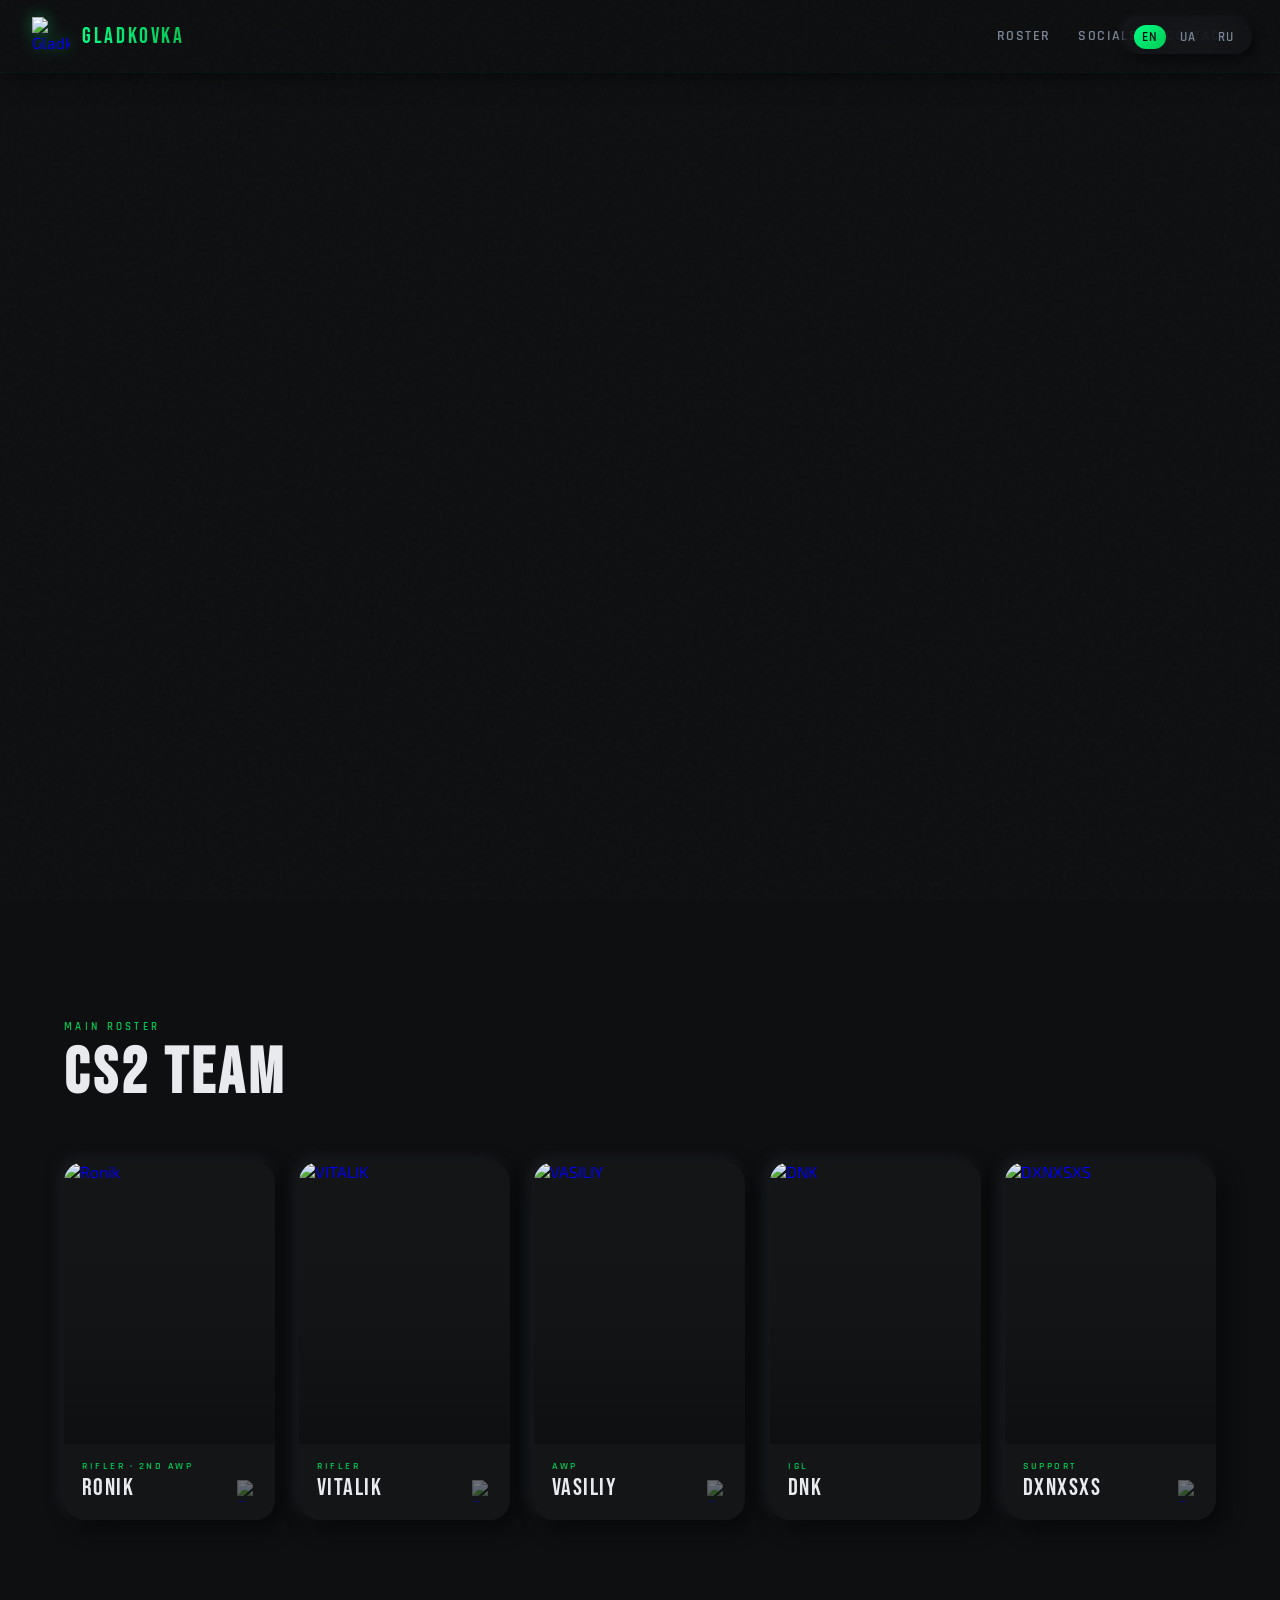
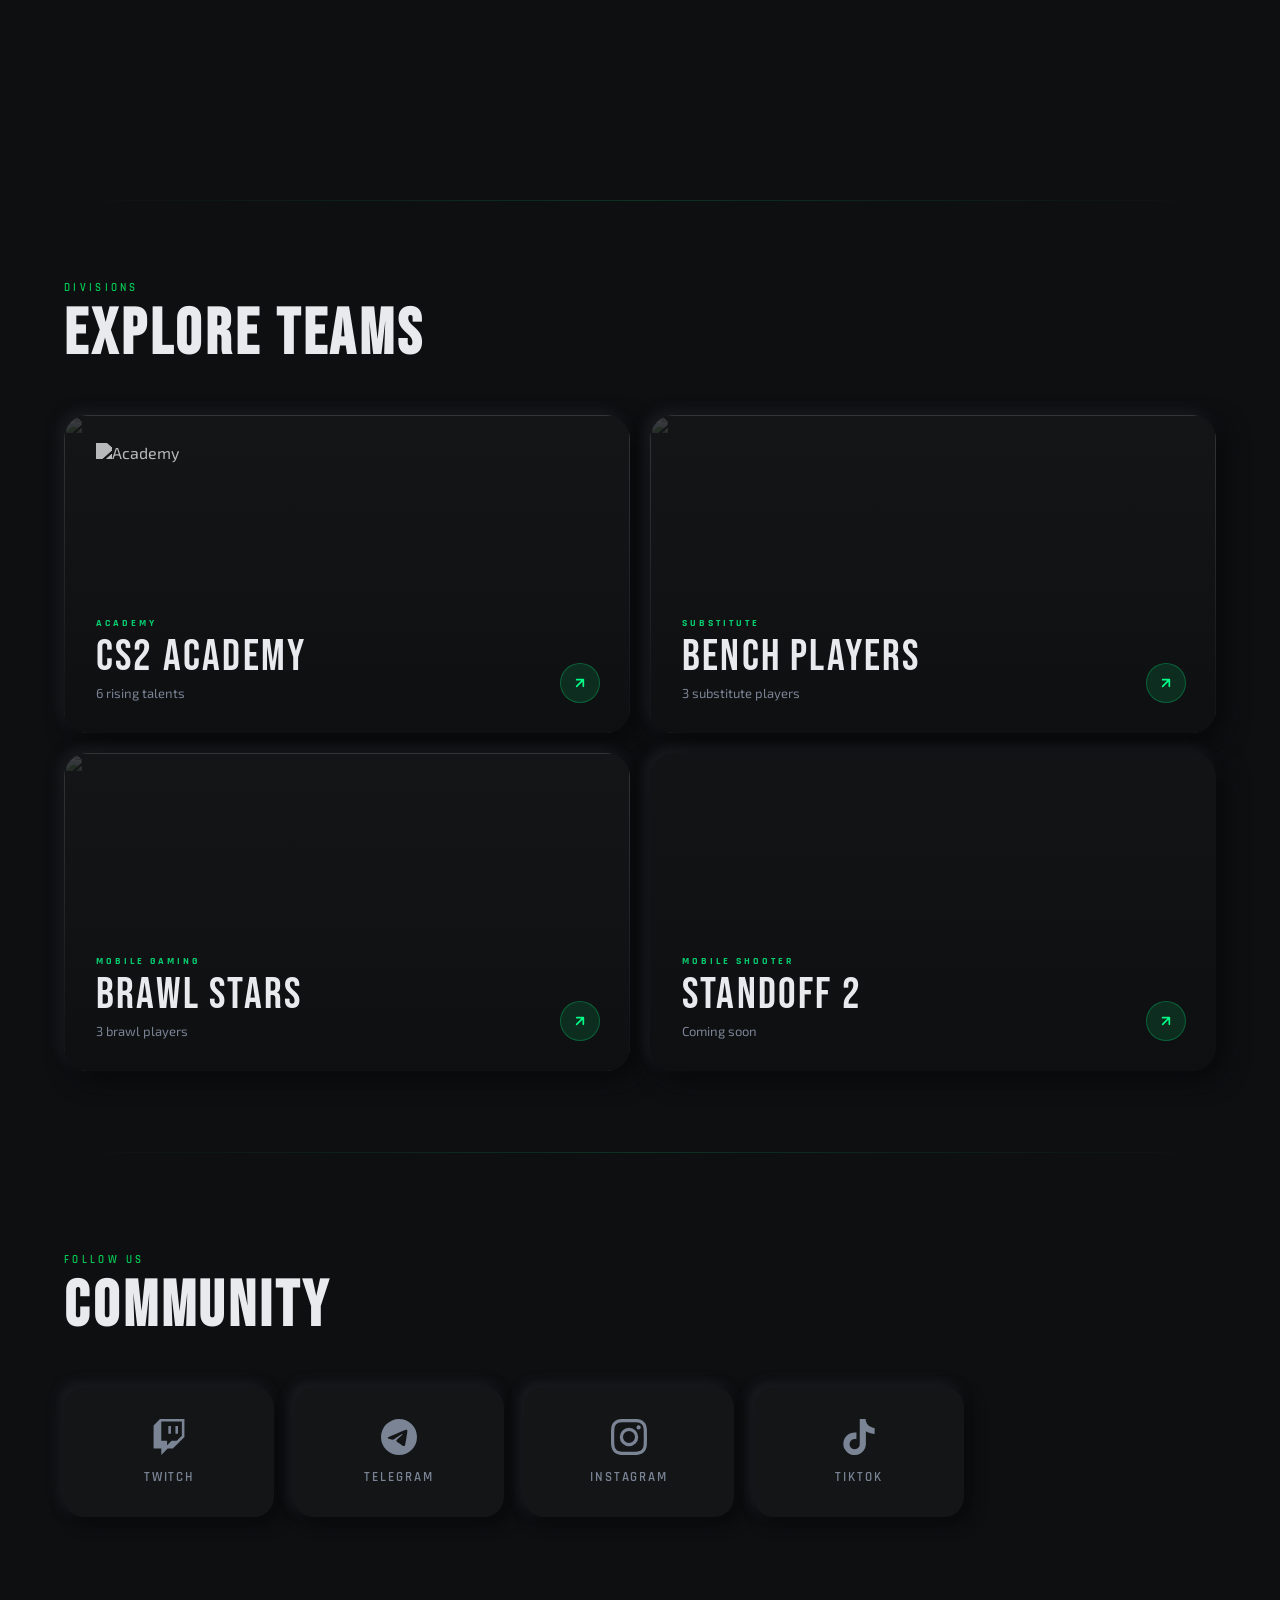
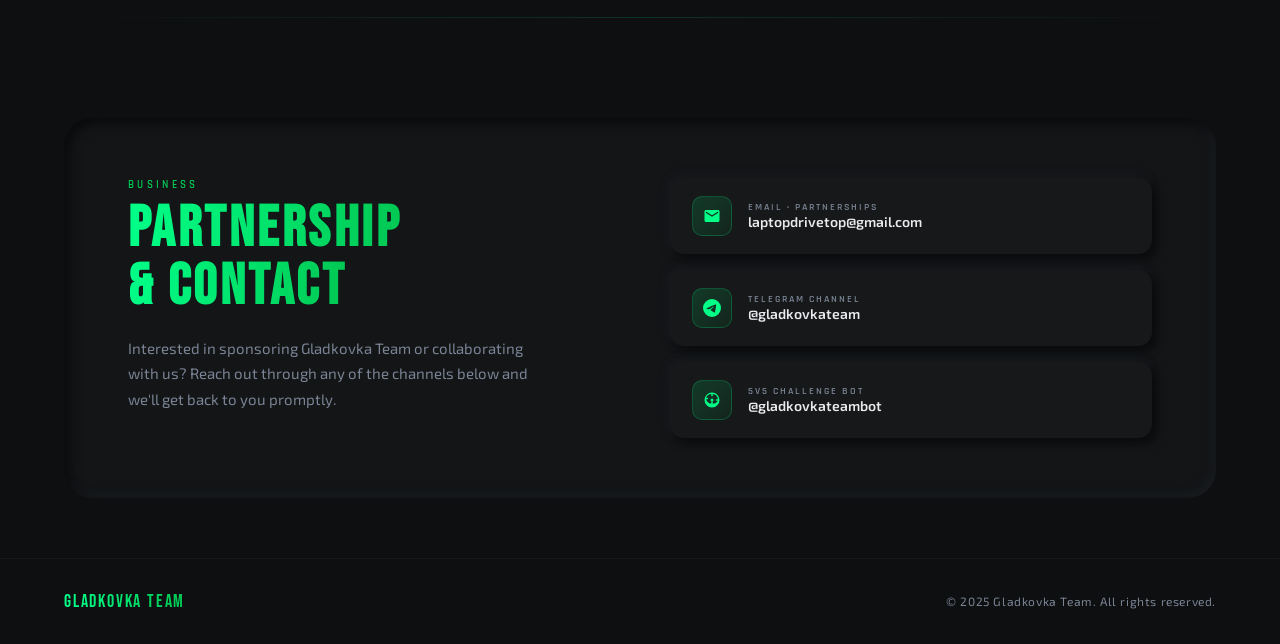
==== commit 354f1daf: "Add files via upload" ====
--- a/index.html
+++ b/index.html
@@ -1,944 +1,1082 @@
-<!DOCTYPE html>
-<html lang="en">
-<head>
-<meta charset="UTF-8">
-<meta name="viewport" content="width=device-width, initial-scale=1.0">
-<title>GLADKOVKA TEAM</title>
-<link rel="preconnect" href="https://fonts.googleapis.com">
-<link href="https://fonts.googleapis.com/css2?family=Inter:wght@300;400;500;600;700;800;900&display=swap" rel="stylesheet">
-<script src="https://cdnjs.cloudflare.com/ajax/libs/gsap/3.12.5/gsap.min.js"></script>
-<script src="https://cdnjs.cloudflare.com/ajax/libs/gsap/3.12.5/ScrollTrigger.min.js"></script>
-<style>
-/* ── RESET ── */
-*, *::before, *::after { margin: 0; padding: 0; box-sizing: border-box; }
-
-/* ── SF FONT STACK ── */
-:root {
-  --font: -apple-system, BlinkMacSystemFont, 'SF Pro Display', 'SF Pro Text', 'Helvetica Neue', 'Inter', Arial, sans-serif;
-  --bg:   #0d0d0d;
-  --bg2:  #111111;
-  --bg3:  #161616;
-  --bg4:  #1c1c1c;
-  --g1:   #0f5c1e;
-  --g2:   #1a8a2e;
-  --g3:   #28c43f;
-  --g4:   #4edd62;
-  --glow: rgba(40,196,63,.32);
-  --text: #f0f0f0;
-  --t2:   #999;
-  --t3:   #555;
-  --border: rgba(40,196,63,.16);
-  --b2:   rgba(40,196,63,.07);
-  --shadow-out: 5px 5px 12px #080808, -3px -3px 8px #202020;
-  --shadow-in:  inset 4px 4px 10px #070707, inset -3px -3px 7px #1e1e1e;
-  --r: 14px;
-}
-
-html { scroll-behavior: auto; overflow-x: hidden; }
-
-body {
-  background: var(--bg);
-  color: var(--text);
-  font-family: var(--font);
-  -webkit-font-smoothing: antialiased;
-  -moz-osx-font-smoothing: grayscale;
-  overflow-x: hidden;
-}
-
-/* subtle grid */
-body::before {
-  content: '';
-  position: fixed; inset: 0;
-  pointer-events: none; z-index: 0;
-  background-image:
-    repeating-linear-gradient(0deg, transparent, transparent 80px, rgba(40,196,63,.022) 80px, rgba(40,196,63,.022) 81px),
-    repeating-linear-gradient(90deg, transparent, transparent 80px, rgba(40,196,63,.022) 80px, rgba(40,196,63,.022) 81px);
-}
-
-/* ── LANG SWITCHER ── */
-#lang-sw {
-  position: fixed; top: 16px; right: 20px; z-index: 1100;
-  display: flex; gap: 2px;
-  background: var(--bg3);
-  border: 1px solid var(--border);
-  border-radius: 10px; padding: 3px;
-  box-shadow: var(--shadow-out);
-}
-.lb {
-  border: none; background: transparent;
-  color: var(--t3); font-family: var(--font);
-  font-size: 10px; font-weight: 700;
-  letter-spacing: 1.5px; text-transform: uppercase;
-  padding: 5px 11px; border-radius: 7px;
-  cursor: pointer; transition: all .2s;
-}
-.lb.on, .lb:hover {
-  background: linear-gradient(135deg, var(--g1), var(--g2));
-  color: #fff;
-  box-shadow: 0 2px 8px rgba(26,138,46,.45);
-}
-
-/* ── HEADER ── */
-#hdr {
-  position: fixed; top: 0; left: 0; right: 0; z-index: 1000;
-  height: 60px;
-  display: flex; align-items: center; justify-content: space-between;
-  padding: 0 28px;
-  background: transparent;
-  border-bottom: 1px solid transparent;
-  transition: background .35s, border-color .35s, backdrop-filter .35s;
-}
-#hdr.up {
-  background: rgba(12,12,12,.92);
-  border-color: var(--border);
-  backdrop-filter: blur(20px);
-  -webkit-backdrop-filter: blur(20px);
-}
-#hdr-logo {
-  display: flex; align-items: center; gap: 10px;
-  text-decoration: none;
-  opacity: 0; transform: translateX(-16px);
-  transition: opacity .3s, transform .3s;
-  pointer-events: none;
-}
-#hdr.up #hdr-logo { opacity: 1; transform: none; pointer-events: auto; }
-#hdr-logo img { height: 34px; width: 34px; object-fit: contain; filter: drop-shadow(0 0 6px var(--glow)); }
-#hdr-logo-txt {
-  font-size: 14px; font-weight: 700; letter-spacing: 2.5px; text-transform: uppercase;
-  background: linear-gradient(135deg, #fff 40%, var(--g4));
-  -webkit-background-clip: text; -webkit-text-fill-color: transparent; background-clip: text;
-}
-.hnav { display: flex; gap: 2px; }
-.hnav a {
-  color: var(--t2); text-decoration: none; font-size: 12px; font-weight: 500;
-  letter-spacing: 1.5px; text-transform: uppercase;
-  padding: 6px 13px; border-radius: 8px; transition: all .18s;
-}
-.hnav a:hover { color: var(--g4); background: var(--b2); }
-
-/* ── HERO ── */
-#hero {
-  position: relative; height: 100vh;
-  display: flex; align-items: center; justify-content: center;
-  overflow: hidden;
-}
-#glow {
-  position: absolute;
-  width: 560px; height: 560px; border-radius: 50%;
-  background: radial-gradient(circle, rgba(40,196,63,.20) 0%, rgba(15,92,30,.09) 45%, transparent 70%);
-  pointer-events: none; will-change: transform;
-}
-#hero-wrap {
-  position: relative; z-index: 2;
-  display: flex; flex-direction: column; align-items: center; gap: 20px;
-  text-align: center;
-  will-change: transform, opacity;
-}
-#hero-img {
-  width: 190px; height: 190px; object-fit: contain;
-  filter: drop-shadow(0 0 44px rgba(40,196,63,.5));
-  animation: pulse 4s ease-in-out infinite;
-}
-@keyframes pulse {
-  0%, 100% { filter: drop-shadow(0 0 44px rgba(40,196,63,.5)); }
-  50%       { filter: drop-shadow(0 0 68px rgba(40,196,63,.72)); }
-}
-.ht1 {
-  font-size: clamp(56px, 8vw, 96px); font-weight: 900; letter-spacing: 4px; line-height: .92;
-  background: linear-gradient(180deg, #fff 0%, rgba(255,255,255,.62) 100%);
-  -webkit-background-clip: text; -webkit-text-fill-color: transparent; background-clip: text;
-}
-.ht2 {
-  font-size: clamp(28px, 4vw, 50px); font-weight: 200; letter-spacing: 18px; color: var(--g4);
-  text-shadow: 0 0 28px rgba(78,221,98,.35);
-}
-.ht3 {
-  font-size: 10px; font-weight: 500; letter-spacing: 4px; text-transform: uppercase;
-  color: var(--t3); margin-top: 4px;
-}
-.scroll-cue {
-  position: absolute; bottom: 32px; left: 50%; transform: translateX(-50%);
-  display: flex; flex-direction: column; align-items: center; gap: 6px;
-  color: var(--t3); font-size: 9px; letter-spacing: 3px; text-transform: uppercase;
-  animation: cue 2.4s ease-in-out infinite;
-}
-@keyframes cue {
-  0%, 100% { transform: translateX(-50%) translateY(0); }
-  50%       { transform: translateX(-50%) translateY(5px); }
-}
-.scroll-cue-bar { width: 1px; height: 36px; background: linear-gradient(to bottom, var(--g4), transparent); }
-
-/* ── SHARED SECTION ── */
-.sec {
-  position: relative; z-index: 1;
-  max-width: 1240px; margin: 0 auto;
-  padding: 72px 40px;
-}
-.sec-eye {
-  font-size: 10px; font-weight: 700; letter-spacing: 4.5px; text-transform: uppercase;
-  color: var(--g3); margin-bottom: 10px;
-  display: flex; align-items: center; gap: 10px;
-}
-.sec-eye::before { content: ''; width: 28px; height: 1px; background: var(--g3); }
-.sec-h {
-  font-size: clamp(32px, 4.5vw, 52px); font-weight: 900; letter-spacing: -0.5px; line-height: 1.0;
-  background: linear-gradient(135deg, #fff, var(--g4));
-  -webkit-background-clip: text; -webkit-text-fill-color: transparent; background-clip: text;
-  margin-bottom: 40px;
-}
-.divider { height: 1px; background: linear-gradient(90deg, transparent, var(--border), transparent); margin: 0 40px; }
-
-/* ── ROSTER ── */
-.roster-grid {
-  display: grid;
-  grid-template-columns: repeat(5, 1fr);
-  gap: 16px;
-}
-.pc {
-  background: var(--bg3);
-  border: 1px solid var(--b2);
-  border-radius: var(--r);
-  overflow: hidden;
-  box-shadow: var(--shadow-out);
-  cursor: pointer;
-  transition: transform .28s cubic-bezier(.22,1,.36,1), box-shadow .28s, border-color .2s;
-  opacity: 0; transform: translateY(32px);
-}
-.pc[data-steam]:hover {
-  transform: translateY(-5px);
-  box-shadow: 6px 6px 18px #060606, -3px -3px 10px #232323, 0 0 24px rgba(40,196,63,.12);
-  border-color: rgba(40,196,63,.3);
-}
-.pc[data-steam]:hover .pc-img img { transform: scale(1.06); filter: grayscale(0%); }
-.pc-img {
-  position: relative; aspect-ratio: 1 / 1.12; overflow: hidden; background: var(--bg4);
-}
-.pc-img img {
-  width: 100%; height: 100%; object-fit: cover; object-position: top center;
-  transition: transform .45s, filter .35s; filter: grayscale(18%);
-}
-.pc-role {
-  position: absolute; bottom: 8px; left: 8px;
-  padding: 3px 8px; border-radius: 20px;
-  background: rgba(8,8,8,.88); border: 1px solid var(--g2);
-  font-size: 9px; font-weight: 700; letter-spacing: 1.5px; text-transform: uppercase;
-  color: var(--g4); backdrop-filter: blur(4px);
-}
-.st-ov {
-  position: absolute; inset: 0;
-  background: rgba(8,8,8,.76);
-  display: flex; flex-direction: column; align-items: center; justify-content: center; gap: 7px;
-  opacity: 0; transition: opacity .22s; pointer-events: none;
-}
-.pc[data-steam]:hover .st-ov { opacity: 1; }
-.st-ov svg { width: 32px; height: 32px; fill: #c6d4df; }
-.st-ov span { font-size: 10px; font-weight: 700; letter-spacing: 2px; text-transform: uppercase; color: #c6d4df; }
-.pc-body { padding: 12px 14px; }
-.pc-nick { font-size: 17px; font-weight: 800; color: #fff; line-height: 1; margin-bottom: 3px; }
-.pc-name { font-size: 11px; color: var(--t3); margin-bottom: 5px; }
-.pc-age  { font-size: 10px; font-weight: 600; letter-spacing: 1.5px; text-transform: uppercase; color: var(--g3); }
-
-/* ── TEAM GRID 2×2 ── */
-.tgrid {
-  display: grid;
-  grid-template-columns: 1fr 1fr;
-  gap: 20px;
-}
-.tg-item {
-  position: relative; overflow: hidden;
-  background: var(--bg3);
-  border: 1px solid var(--b2);
-  border-radius: 20px;
-  min-height: 230px;
-  display: flex; flex-direction: column; justify-content: flex-end;
-  padding: 30px 30px 28px;
-  text-decoration: none; color: inherit;
-  box-shadow: var(--shadow-out);
-  cursor: pointer;
-  transition: transform .32s cubic-bezier(.22,1,.36,1), box-shadow .32s, border-color .22s;
-  opacity: 0; transform: translateY(28px);
-}
-.tg-item::after {
-  content: ''; position: absolute; inset: 0;
-  background: linear-gradient(135deg, rgba(40,196,63,.045) 0%, transparent 55%);
-  opacity: 0; transition: opacity .3s;
-}
-.tg-item:hover { transform: translateY(-6px); border-color: rgba(40,196,63,.35); }
-.tg-item:hover::after { opacity: 1; }
-.tg-item:hover .tg-arrow { background: var(--g3); border-color: var(--g3); box-shadow: 0 0 14px rgba(40,196,63,.45); }
-.tg-item:hover .tg-arrow svg { stroke: #000; }
-.tg-bg-txt {
-  position: absolute; top: 20px; right: 24px;
-  font-size: 72px; line-height: 1; opacity: .07;
-  transition: opacity .3s; pointer-events: none;
-  user-select: none;
-}
-.tg-item:hover .tg-bg-txt { opacity: .13; }
-.tg-arrow {
-  position: absolute; top: 26px; right: 26px;
-  width: 36px; height: 36px; border-radius: 50%;
-  background: var(--b2); border: 1px solid var(--border);
-  display: flex; align-items: center; justify-content: center;
-  transition: all .25s;
-}
-.tg-arrow svg { width: 14px; height: 14px; stroke: var(--g4); fill: none; stroke-width: 2; stroke-linecap: round; stroke-linejoin: round; transition: stroke .25s; }
-.tg-icon { font-size: 40px; margin-bottom: 14px; line-height: 1; }
-.tg-icon img { height: 44px; object-fit: contain; }
-.tg-eye { font-size: 9px; font-weight: 700; letter-spacing: 3.5px; text-transform: uppercase; color: var(--g2); margin-bottom: 7px; }
-.tg-title { font-size: clamp(22px, 2.5vw, 28px); font-weight: 900; letter-spacing: -.3px; color: #fff; margin-bottom: 5px; }
-.tg-desc { font-size: 12px; color: var(--t3); line-height: 1.5; }
-
-/* sub-page panels inside 2×2 */
-.panel {
-  display: none;
-  position: fixed; inset: 0; z-index: 900;
-  background: var(--bg2);
-  overflow-y: scroll;
-  overscroll-behavior: contain;
-  animation: panelIn .35s cubic-bezier(.22,1,.36,1);
-}
-.panel.open { display: block; }
-@keyframes panelIn { from { opacity: 0; transform: scale(.97) } to { opacity: 1; transform: scale(1) } }
-.panel-hdr {
-  position: sticky; top: 0; z-index: 10;
-  background: rgba(15,15,15,.92); backdrop-filter: blur(18px);
-  border-bottom: 1px solid var(--border);
-  height: 60px; display: flex; align-items: center; gap: 16px;
-  padding: 0 28px;
-}
-.panel-close {
-  display: flex; align-items: center; gap: 8px;
-  background: none; border: none; cursor: pointer;
-  color: var(--t2); font-family: var(--font); font-size: 11px;
-  font-weight: 700; letter-spacing: 2px; text-transform: uppercase;
-  transition: color .18s;
-}
-.panel-close:hover { color: var(--g4); }
-.panel-close svg { width: 18px; height: 18px; fill: none; stroke: currentColor; stroke-width: 2; stroke-linecap: round; stroke-linejoin: round; }
-.panel-title { font-size: 14px; font-weight: 700; letter-spacing: 2px; text-transform: uppercase; color: var(--t2); flex: 1; text-align: left; padding-left: 8px; }
-.panel-body { max-width: 1240px; margin: 0 auto; padding: 52px 40px 80px; }
-.panel-eye { font-size: 10px; font-weight: 700; letter-spacing: 4px; text-transform: uppercase; color: var(--g3); margin-bottom: 10px; display: flex; align-items: center; gap: 10px; }
-.panel-eye::before { content: ''; width: 26px; height: 1px; background: var(--g3); }
-.panel-h { font-size: clamp(30px, 5vw, 48px); font-weight: 900; letter-spacing: -.5px; background: linear-gradient(135deg,#fff,var(--g4)); -webkit-background-clip:text;-webkit-text-fill-color:transparent;background-clip:text; margin-bottom: 36px; }
-.sub-lbl { font-size: 10px; font-weight: 700; letter-spacing: 4px; text-transform: uppercase; color: var(--t3); margin-bottom: 16px; padding-bottom: 10px; border-bottom: 1px solid rgba(40,196,63,.09); }
-.pgrid { display: grid; grid-template-columns: repeat(5,1fr); gap: 14px; margin-bottom: 44px; }
-.pgrid.g4 { grid-template-columns: repeat(4,1fr); }
-.pgrid.g3 { grid-template-columns: repeat(3,1fr); max-width: 640px; }
-.pgrid.g5 { grid-template-columns: repeat(5,1fr); }
-.p2c { background: var(--bg3); border: 1px solid var(--b2); border-radius: var(--r); overflow: hidden; box-shadow: var(--shadow-out); transition: transform .28s, border-color .2s; }
-.p2c:hover { transform: translateY(-4px); border-color: rgba(40,196,63,.28); }
-.p2c:hover .p2img img { transform: scale(1.05); filter: grayscale(0%); }
-.p2img { aspect-ratio: 1/1.12; overflow: hidden; background: var(--bg4); position: relative; }
-.p2img img { width: 100%; height: 100%; object-fit: cover; object-position: top; transition: transform .4s, filter .3s; filter: grayscale(18%); }
-.p2pill { position: absolute; bottom: 7px; left: 7px; padding: 2px 7px; border-radius: 20px; background: rgba(8,8,8,.88); border: 1px solid var(--g2); font-size: 8.5px; font-weight: 700; letter-spacing: 1.5px; text-transform: uppercase; color: var(--g4); }
-.p2body { padding: 11px 13px; }
-.p2nick { font-size: 15px; font-weight: 800; color: #fff; margin-bottom: 2px; }
-.p2sub  { font-size: 11px; color: var(--t3); }
-
-/* brawl override */
-.brawl-card { border-color: rgba(255,200,0,.1); }
-.brawl-card:hover { border-color: rgba(255,200,0,.4); }
-.brawl-card .p2pill { border-color: rgba(255,200,0,.4); color: #ffd700; }
-.brawl-card .p2nick { color: #ffd700; }
-.brawl-card a { text-decoration: none; color: inherit; display: block; }
-.brawl-card .stat-ov { position: absolute; inset: 0; background: rgba(8,8,8,.75); display: flex; flex-direction: column; align-items: center; justify-content: center; gap: 6px; opacity: 0; transition: opacity .22s; }
-.brawl-card:hover .stat-ov { opacity: 1; }
-.brawl-card .stat-ov svg { width: 26px; height: 26px; fill: #ffd700; }
-.brawl-card .stat-ov span { font-size: 9px; font-weight: 700; letter-spacing: 2px; text-transform: uppercase; color: #ffd700; }
-
-/* standoff override */
-.so-card { border-color: rgba(210,80,30,.1); }
-.so-card:hover { border-color: rgba(210,80,30,.4); }
-.so-card .p2pill { border-color: rgba(210,80,30,.5); color: #e0692a; }
-.so-card .p2nick { color: #fff; }
-
-/* ── SOCIALS ── */
-.soc-grid {
-  display: grid;
-  grid-template-columns: repeat(3, 1fr);
-  gap: 16px;
-}
-.soc-c {
-  display: flex; flex-direction: column; align-items: center; gap: 12px;
-  padding: 30px 20px;
-  background: var(--bg3); border: 1px solid var(--b2); border-radius: 18px;
-  box-shadow: var(--shadow-out);
-  text-decoration: none; color: var(--t2);
-  transition: transform .28s cubic-bezier(.22,1,.36,1), border-color .2s;
-  opacity: 0; transform: translateY(20px);
-}
-.soc-c:hover { transform: translateY(-5px); border-color: var(--sc, var(--g3)); }
-.soc-c:hover .sc-ico { fill: var(--sc, var(--g3)); filter: drop-shadow(0 0 8px var(--sc, var(--glow))); }
-.soc-c:hover .sc-lbl { color: var(--sc, var(--g4)); }
-.sc-ico { width: 36px; height: 36px; fill: var(--t3); transition: fill .25s, filter .25s; }
-.sc-lbl { font-size: 11px; font-weight: 700; letter-spacing: 2.5px; text-transform: uppercase; transition: color .25s; }
-.sc-hand { font-size: 11px; color: var(--t3); }
-
-/* ── CONTACT ── */
-.contact-box {
-  background: var(--bg3); border: 1px solid var(--b2); border-radius: 20px;
-  padding: 52px 48px; box-shadow: var(--shadow-in);
-  display: grid; grid-template-columns: 1fr 1fr; gap: 52px; align-items: center;
-}
-.ct-h { font-size: clamp(26px, 3.5vw, 38px); font-weight: 900; letter-spacing: -.5px; background: linear-gradient(135deg,#fff,var(--g4)); -webkit-background-clip:text;-webkit-text-fill-color:transparent;background-clip:text; margin-bottom: 12px; }
-.ct-p { font-size: 14px; color: var(--t2); line-height: 1.7; margin-bottom: 24px; }
-.ct-btn {
-  display: inline-flex; align-items: center; gap: 10px;
-  padding: 13px 26px; background: rgba(40,196,63,.09);
-  border: 1px solid var(--border); border-radius: 11px;
-  font-family: var(--font); font-size: 13px; font-weight: 600; color: var(--g4);
-  text-decoration: none; transition: all .22s; box-shadow: var(--shadow-out);
-}
-.ct-btn:hover { background: rgba(40,196,63,.17); box-shadow: 0 0 18px rgba(40,196,63,.2); }
-.ct-btn svg { width: 16px; height: 16px; fill: currentColor; }
-.ct-stats { display: flex; flex-direction: column; gap: 14px; }
-.ct-stat {
-  display: flex; align-items: center; gap: 18px;
-  padding: 16px 20px; background: var(--bg2);
-  border: 1px solid var(--b2); border-radius: 12px; box-shadow: var(--shadow-out);
-}
-.ct-num { font-size: 30px; font-weight: 900; color: var(--g4); line-height: 1; min-width: 52px; }
-.ct-lbl { font-size: 11px; color: var(--t3); letter-spacing: 1px; text-transform: uppercase; }
-
-/* ── FOOTER ── */
-footer {
-  background: var(--bg2); border-top: 1px solid var(--b2);
-  padding: 26px 40px;
-  display: flex; align-items: center; justify-content: space-between;
-  position: relative; z-index: 1;
-}
-.ft-brand { display: flex; align-items: center; gap: 10px; }
-.ft-brand img { height: 30px; object-fit: contain; }
-.ft-txt { font-size: 12px; font-weight: 700; letter-spacing: 2.5px; text-transform: uppercase; color: var(--t2); }
-.ft-txt span { color: var(--g4); }
-.ft-copy { font-size: 11px; color: var(--t3); letter-spacing: .5px; }
-
-/* ── MODAL ── */
-.modal-bd {
-  position: fixed; inset: 0; z-index: 2000;
-  background: rgba(0,0,0,.84);
-  display: flex; align-items: center; justify-content: center;
-  opacity: 0; pointer-events: none;
-  transition: opacity .2s; backdrop-filter: blur(8px);
-}
-.modal-bd.on { opacity: 1; pointer-events: auto; }
-.modal {
-  background: var(--bg3); border: 1px solid var(--border); border-radius: 18px;
-  width: 360px; overflow: hidden;
-  box-shadow: 0 28px 70px rgba(0,0,0,.65), 0 0 36px rgba(40,196,63,.1);
-  transform: scale(.9) translateY(14px);
-  transition: transform .3s cubic-bezier(.22,1,.36,1);
-}
-.modal-bd.on .modal { transform: scale(1) translateY(0); }
-.m-hd { background: linear-gradient(135deg,#16202e,#0d1620); padding: 20px 22px; display: flex; align-items: center; gap: 14px; border-bottom: 1px solid rgba(103,193,245,.1); }
-.m-av { width: 72px; height: 72px; object-fit: cover; border-radius: 10px; border: 2px solid rgba(103,193,245,.22); }
-.m-nick { font-size: 24px; font-weight: 800; color: #c6d4df; line-height: 1; margin-bottom: 4px; }
-.m-role { font-size: 9px; font-weight: 700; letter-spacing: 2px; text-transform: uppercase; color: #67c1f5; }
-.m-body { padding: 20px 22px; }
-.m-row { display: flex; justify-content: space-between; padding: 7px 0; border-bottom: 1px solid rgba(255,255,255,.05); font-size: 13px; }
-.m-row:last-child { border: none; }
-.m-row .k { color: var(--t3); }
-.m-row .v { color: var(--text); font-weight: 600; }
-.m-acts { padding: 14px 22px 22px; display: flex; gap: 10px; }
-.m-st {
-  flex: 1; padding: 11px; background: linear-gradient(135deg,#16202e,#0d1620);
-  border: 1px solid #67c1f5; border-radius: 9px; color: #67c1f5;
-  font-family: var(--font); font-size: 11px; font-weight: 700; letter-spacing: 2px; text-transform: uppercase;
-  text-decoration: none; display: flex; align-items: center; justify-content: center; gap: 7px; transition: all .2s;
-}
-.m-st:hover { background: #1a3a52; box-shadow: 0 0 18px rgba(103,193,245,.22); }
-.m-st svg { width: 16px; height: 16px; fill: currentColor; }
-.m-cl {
-  padding: 11px 18px; background: transparent;
-  border: 1px solid var(--b2); border-radius: 9px;
-  color: var(--t3); font-family: var(--font); font-size: 11px; font-weight: 700;
-  letter-spacing: 1.5px; text-transform: uppercase; cursor: pointer; transition: all .2s;
-}
-.m-cl:hover { border-color: var(--t2); color: var(--text); }
-
-/* ── RESPONSIVE ── */
-@media (max-width: 1100px) {
-  .roster-grid { grid-template-columns: repeat(3, 1fr); }
-  .pgrid { grid-template-columns: repeat(3,1fr) !important; }
-}
-@media (max-width: 780px) {
-  .sec { padding: 52px 20px; }
-  .roster-grid { grid-template-columns: repeat(2, 1fr); }
-  .tgrid { grid-template-columns: 1fr; }
-  .soc-grid { grid-template-columns: repeat(2, 1fr); }
-  .contact-box { grid-template-columns: 1fr; gap: 32px; padding: 32px 24px; }
-  .pgrid, .pgrid.g4, .pgrid.g5, .pgrid.g3 { grid-template-columns: repeat(2,1fr) !important; max-width: 100%; }
-  footer { flex-direction: column; gap: 12px; text-align: center; }
-  #lang-sw { top: 12px; right: 14px; }
-  .hnav { display: none; }
-  #hero-img { width: 140px; height: 140px; }
-  .panel-body { padding: 36px 20px 60px; }
-}
-@media (max-width: 460px) {
-  .roster-grid { grid-template-columns: repeat(2, 1fr); gap: 12px; }
-  .soc-grid { grid-template-columns: 1fr 1fr; }
-}
-</style>
-</head>
-<body>
-
-<!-- LANG -->
-<div id="lang-sw">
-  <button class="lb on" onclick="setL('en')">EN</button>
-  <button class="lb"    onclick="setL('ua')">UA</button>
-  <button class="lb"    onclick="setL('ru')">RU</button>
-</div>
-
-<!-- HEADER -->
-<header id="hdr">
-  <a id="hdr-logo" href="#hero">
-    <img src="https://i.imgur.com/NtWvGlp.png" alt="GT" onerror="this.style.display='none'">
-    <div id="hdr-logo-txt">GLADKOVKA <span style="color:var(--g4)">TEAM</span></div>
-  </a>
-  <nav class="hnav">
-    <a href="#roster"  data-en="Roster"  data-ua="Склад"   data-ru="Состав">Roster</a>
-    <a href="#socials" data-en="Socials" data-ua="Соцмережі" data-ru="Соцсети">Socials</a>
-    <a href="#contact" data-en="Contact" data-ua="Контакт" data-ru="Контакт">Contact</a>
-  </nav>
-</header>
-
-<!-- ══ HERO ══ -->
-<section id="hero">
-  <div id="glow"></div>
-  <div id="hero-wrap">
-    <img id="hero-img" src="https://i.imgur.com/NtWvGlp.png" alt="Gladkovka Team" onerror="this.style.opacity='0'">
-    <div>
-      <div class="ht1">GLADKOVKA</div>
-      <div class="ht2">TEAM</div>
-      <div class="ht3" data-en="Esports Club · CS2 · Brawl Stars · Standoff 2"
-                       data-ua="Кіберспортивний клуб · CS2 · Brawl Stars · Standoff 2"
-                       data-ru="Киберспортивный клуб · CS2 · Brawl Stars · Standoff 2">
-        Esports Club · CS2 · Brawl Stars · Standoff 2
-      </div>
-    </div>
-  </div>
-  <div class="scroll-cue">
-    <div class="scroll-cue-bar"></div>
-    <span data-en="SCROLL" data-ua="СКРОЛ" data-ru="СКРОЛЛ">SCROLL</span>
-  </div>
-</section>
-
-<!-- ══ ROSTER ══ -->
-<div class="divider"></div>
-<section id="roster">
-  <div class="sec">
-    <div class="sec-eye" data-en="Main Roster" data-ua="Основний склад" data-ru="Основной состав">Main Roster</div>
-    <h2 class="sec-h" data-en="CS2 — GLADKOVKA TEAM" data-ua="CS2 — GLADKOVKA TEAM" data-ru="CS2 — GLADKOVKA TEAM">CS2 — GLADKOVKA TEAM</h2>
-    <div class="roster-grid">
-
-      <div class="pc" data-steam="https://steamcommunity.com/id/sfghsdfgdsfz/"
-           data-nick="Ronik" data-name="Stanislav K." data-role="Rifler" data-age="38 y.o."
-           data-img="https://i.imgur.com/7ZUxz4N.jpeg" onclick="openModal(this)">
-        <div class="pc-img">
-          <img src="https://i.imgur.com/7ZUxz4N.jpeg" alt="Ronik" loading="lazy">
-          <div class="pc-role">Rifler</div>
-          <div class="st-ov"><svg viewBox="0 0 24 24"><path d="M11.979 0C5.678 0 .511 4.86.022 11.037l6.432 2.658c.545-.371 1.203-.59 1.912-.59.063 0 .125.004.188.006l2.861-4.142V8.91c0-2.495 2.028-4.524 4.524-4.524 2.494 0 4.524 2.031 4.524 4.527s-2.03 4.525-4.524 4.525h-.105l-4.076 2.911c0 .052.004.105.004.159 0 1.875-1.515 3.396-3.39 3.396-1.635 0-3.016-1.173-3.331-2.711L.581 17.187C1.907 20.961 5.712 24 11.979 24c6.627 0 11.999-5.373 11.999-12S18.606 0 11.979 0z"/></svg><span>Steam</span></div>
-        </div>
-        <div class="pc-body"><div class="pc-nick">"Ronik"</div><div class="pc-name">Stanislav K.</div><div class="pc-age">38 y.o.</div></div>
-      </div>
-
-      <div class="pc" data-steam="https://steamcommunity.com/profiles/76561199531602090"
-           data-nick="VITALIK" data-name="Dmitry S." data-role="Rifler / 2nd AWP" data-age="38 y.o."
-           data-img="https://i.imgur.com/exGwQGE.jpeg" onclick="openModal(this)">
-        <div class="pc-img">
-          <img src="https://i.imgur.com/exGwQGE.jpeg" alt="VITALIK" loading="lazy">
-          <div class="pc-role">Rifler / 2nd AWP</div>
-          <div class="st-ov"><svg viewBox="0 0 24 24"><path d="M11.979 0C5.678 0 .511 4.86.022 11.037l6.432 2.658c.545-.371 1.203-.59 1.912-.59.063 0 .125.004.188.006l2.861-4.142V8.91c0-2.495 2.028-4.524 4.524-4.524 2.494 0 4.524 2.031 4.524 4.527s-2.03 4.525-4.524 4.525h-.105l-4.076 2.911c0 .052.004.105.004.159 0 1.875-1.515 3.396-3.39 3.396-1.635 0-3.016-1.173-3.331-2.711L.581 17.187C1.907 20.961 5.712 24 11.979 24c6.627 0 11.999-5.373 11.999-12S18.606 0 11.979 0z"/></svg><span>Steam</span></div>
-        </div>
-        <div class="pc-body"><div class="pc-nick">"VITALIK"</div><div class="pc-name">Dmitry S.</div><div class="pc-age">38 y.o.</div></div>
-      </div>
-
-      <div class="pc" data-steam="https://steamcommunity.com/profiles/76561199447097399"
-           data-nick="Malish-Vasya" data-name="Egor B." data-role="AWP" data-age="67 y.o."
-           data-img="https://i.imgur.com/xShvEiT.jpeg" onclick="openModal(this)">
-        <div class="pc-img">
-          <img src="https://i.imgur.com/xShvEiT.jpeg" alt="Malish-Vasya" loading="lazy">
-          <div class="pc-role">AWP</div>
-          <div class="st-ov"><svg viewBox="0 0 24 24"><path d="M11.979 0C5.678 0 .511 4.86.022 11.037l6.432 2.658c.545-.371 1.203-.59 1.912-.59.063 0 .125.004.188.006l2.861-4.142V8.91c0-2.495 2.028-4.524 4.524-4.524 2.494 0 4.524 2.031 4.524 4.527s-2.03 4.525-4.524 4.525h-.105l-4.076 2.911c0 .052.004.105.004.159 0 1.875-1.515 3.396-3.39 3.396-1.635 0-3.016-1.173-3.331-2.711L.581 17.187C1.907 20.961 5.712 24 11.979 24c6.627 0 11.999-5.373 11.999-12S18.606 0 11.979 0z"/></svg><span>Steam</span></div>
-        </div>
-        <div class="pc-body"><div class="pc-nick">"Malish-Vasya"</div><div class="pc-name">Egor B.</div><div class="pc-age">67 y.o.</div></div>
-      </div>
-
-      <div class="pc" data-steam="https://steamcommunity.com/profiles/76561198986472222"
-           data-nick="Danich" data-name="Daniil S." data-role="Rifler · Photographer" data-age="20 y.o."
-           data-img="https://i.imgur.com/RBlUDU6.jpeg" onclick="openModal(this)">
-        <div class="pc-img">
-          <img src="https://i.imgur.com/RBlUDU6.jpeg" alt="Danich" loading="lazy">
-          <div class="pc-role">Rifler</div>
-          <div class="st-ov"><svg viewBox="0 0 24 24"><path d="M11.979 0C5.678 0 .511 4.86.022 11.037l6.432 2.658c.545-.371 1.203-.59 1.912-.59.063 0 .125.004.188.006l2.861-4.142V8.91c0-2.495 2.028-4.524 4.524-4.524 2.494 0 4.524 2.031 4.524 4.527s-2.03 4.525-4.524 4.525h-.105l-4.076 2.911c0 .052.004.105.004.159 0 1.875-1.515 3.396-3.39 3.396-1.635 0-3.016-1.173-3.331-2.711L.581 17.187C1.907 20.961 5.712 24 11.979 24c6.627 0 11.999-5.373 11.999-12S18.606 0 11.979 0z"/></svg><span>Steam</span></div>
-        </div>
-        <div class="pc-body"><div class="pc-nick">"Danich"</div><div class="pc-name">Daniil S.</div><div class="pc-age">20 y.o. · 📷</div></div>
-      </div>
-
-      <div class="pc" data-steam="https://steamcommunity.com/profiles/76561199532469905"
-           data-nick="DXNXSIXS" data-name="Denis S." data-role="Support" data-age="9 y.o."
-           data-img="https://i.imgur.com/BUGQSks.jpeg" onclick="openModal(this)">
-        <div class="pc-img">
-          <img src="https://i.imgur.com/BUGQSks.jpeg" alt="DXNXSIXS" loading="lazy">
-          <div class="pc-role">Support</div>
-          <div class="st-ov"><svg viewBox="0 0 24 24"><path d="M11.979 0C5.678 0 .511 4.86.022 11.037l6.432 2.658c.545-.371 1.203-.59 1.912-.59.063 0 .125.004.188.006l2.861-4.142V8.91c0-2.495 2.028-4.524 4.524-4.524 2.494 0 4.524 2.031 4.524 4.527s-2.03 4.525-4.524 4.525h-.105l-4.076 2.911c0 .052.004.105.004.159 0 1.875-1.515 3.396-3.39 3.396-1.635 0-3.016-1.173-3.331-2.711L.581 17.187C1.907 20.961 5.712 24 11.979 24c6.627 0 11.999-5.373 11.999-12S18.606 0 11.979 0z"/></svg><span>Steam</span></div>
-        </div>
-        <div class="pc-body"><div class="pc-nick">"DXNXSIXS"</div><div class="pc-name">Denis S.</div><div class="pc-age">9 y.o.</div></div>
-      </div>
-
-    </div>
-  </div>
-</section>
-
-<!-- ══ TEAM GRID ══ -->
-<div class="divider"></div>
-<section id="divisions">
-  <div class="sec">
-    <div class="sec-eye" data-en="All Divisions" data-ua="Всі дивізіони" data-ru="Все дивизионы">All Divisions</div>
-    <h2 class="sec-h" data-en="EXPLORE THE CLUB" data-ua="ДОСЛІДЖУЙ КЛУБ" data-ru="ИЗУЧИ КЛУБ">EXPLORE THE CLUB</h2>
-    <div class="tgrid">
-
-      <div class="tg-item" onclick="openPanel('panel-academy')">
-        <div class="tg-bg-txt">🎯</div>
-        <div class="tg-arrow"><svg viewBox="0 0 24 24"><path d="M5 12h14M12 5l7 7-7 7"/></svg></div>
-        <div class="tg-icon"><img src="https://i.imgur.com/04zGT00.png" alt="" onerror="this.innerHTML='🎯'"></div>
-        <div class="tg-eye">Counter-Strike 2</div>
-        <div class="tg-title" data-en="CS2 Academy" data-ua="CS2 Академія" data-ru="CS2 Академия">CS2 Academy</div>
-        <div class="tg-desc" data-en="Youth roster & rising talent" data-ua="Молодіжний склад та таланти" data-ru="Молодёжный состав и таланты">Youth roster & rising talent</div>
-      </div>
-
-      <div class="tg-item" onclick="openPanel('panel-bench')">
-        <div class="tg-bg-txt">🔄</div>
-        <div class="tg-arrow"><svg viewBox="0 0 24 24"><path d="M5 12h14M12 5l7 7-7 7"/></svg></div>
-        <div class="tg-icon"><img src="https://i.imgur.com/NtWvGlp.png" alt="" onerror="this.innerHTML='🔄'"></div>
-        <div class="tg-eye">CS2 Main</div>
-        <div class="tg-title" data-en="Substitutes" data-ua="Замінники" data-ru="Запасные">Substitutes</div>
-        <div class="tg-desc">lominok · nopidorabeme · synblyadi</div>
-      </div>
-
-      <div class="tg-item" onclick="openPanel('panel-brawl')">
-        <div class="tg-bg-txt">⭐</div>
-        <div class="tg-arrow"><svg viewBox="0 0 24 24"><path d="M5 12h14M12 5l7 7-7 7"/></svg></div>
-        <div class="tg-icon" style="font-size:40px">⭐</div>
-        <div class="tg-eye">Brawl Stars</div>
-        <div class="tg-title">Brawl Stars</div>
-        <div class="tg-desc">Hamster · AnalnyKaktus · степан памперс</div>
-      </div>
-
-      <div class="tg-item" onclick="openPanel('panel-standoff')">
-        <div class="tg-bg-txt">🔫</div>
-        <div class="tg-arrow"><svg viewBox="0 0 24 24"><path d="M5 12h14M12 5l7 7-7 7"/></svg></div>
-        <div class="tg-icon" style="font-size:40px">🔫</div>
-        <div class="tg-eye">Standoff 2</div>
-        <div class="tg-title">Standoff 2</div>
-        <div class="tg-desc">4rvvr · 4ddy tei · nomu · wirvexxqw · Tickrate</div>
-      </div>
-
-    </div>
-  </div>
-</section>
-
-<!-- ══ SOCIALS ══ -->
-<div class="divider"></div>
-<section id="socials">
-  <div class="sec">
-    <div class="sec-eye" data-en="Follow Us" data-ua="Підписуйтесь" data-ru="Подписывайтесь">Follow Us</div>
-    <h2 class="sec-h" data-en="SOCIAL MEDIA" data-ua="СОЦІАЛЬНІ МЕРЕЖІ" data-ru="СОЦИАЛЬНЫЕ СЕТИ">SOCIAL MEDIA</h2>
-    <div class="soc-grid">
-      <a href="https://t.me/gladkovkateam" target="_blank" class="soc-c" style="--sc:#29a8e0">
-        <svg class="sc-ico" viewBox="0 0 24 24"><path d="M12 0C5.373 0 0 5.373 0 12s5.373 12 12 12 12-5.373 12-12S18.627 0 12 0zm5.562 8.248l-2.01 9.47c-.15.672-.54.836-1.094.52l-3.017-2.223-1.455 1.4c-.162.16-.297.295-.607.295l.216-3.063 5.575-5.033c.243-.216-.052-.335-.374-.119L7.35 14.17l-2.99-.937c-.648-.203-.66-.648.136-.96l11.684-4.507c.54-.196 1.014.119.382.483z"/></svg>
-        <span class="sc-lbl">Telegram</span><span class="sc-hand">@gladkovkateam</span>
-      </a>
-      <a href="https://www.tiktok.com/@gladkovka.team" target="_blank" class="soc-c" style="--sc:#ee1d52">
-        <svg class="sc-ico" viewBox="0 0 24 24"><path d="M19.59 6.69a4.83 4.83 0 01-3.77-4.25V2h-3.45v13.67a2.89 2.89 0 01-2.88 2.5 2.89 2.89 0 01-2.89-2.89 2.89 2.89 0 012.89-2.89c.28 0 .54.04.79.1V9.01a6.33 6.33 0 00-.79-.05 6.34 6.34 0 00-6.34 6.34 6.34 6.34 0 006.34 6.34 6.34 6.34 0 006.33-6.34V8.88a8.22 8.22 0 004.79 1.52V7a4.85 4.85 0 01-1.02-.31z"/></svg>
-        <span class="sc-lbl">TikTok</span><span class="sc-hand">@gladkovka.team</span>
-      </a>
-      <a href="https://www.instagram.com/gladkovkateam" target="_blank" class="soc-c" style="--sc:#e1306c">
-        <svg class="sc-ico" viewBox="0 0 24 24"><path d="M12 2.163c3.204 0 3.584.012 4.85.07 3.252.148 4.771 1.691 4.919 4.919.058 1.265.069 1.645.069 4.849 0 3.205-.012 3.584-.069 4.849-.149 3.225-1.664 4.771-4.919 4.919-1.266.058-1.644.07-4.85.07-3.204 0-3.584-.012-4.849-.07-3.26-.149-4.771-1.699-4.919-4.92-.058-1.265-.07-1.644-.07-4.849 0-3.204.013-3.583.07-4.849.149-3.227 1.664-4.771 4.919-4.919 1.266-.057 1.645-.069 4.849-.069zm0-2.163c-3.259 0-3.667.014-4.947.072-4.358.2-6.78 2.618-6.98 6.98-.059 1.281-.073 1.689-.073 4.948 0 3.259.014 3.668.072 4.948.2 4.358 2.618 6.78 6.98 6.98 1.281.058 1.689.072 4.948.072 3.259 0 3.668-.014 4.948-.072 4.354-.2 6.782-2.618 6.979-6.98.059-1.28.073-1.689.073-4.948 0-3.259-.014-3.667-.072-4.947-.196-4.354-2.617-6.78-6.979-6.98-1.281-.059-1.69-.073-4.949-.073zm0 5.838c-3.403 0-6.162 2.759-6.162 6.162s2.759 6.163 6.162 6.163 6.162-2.759 6.162-6.163c0-3.403-2.759-6.162-6.162-6.162zm0 10.162c-2.209 0-4-1.79-4-4 0-2.209 1.791-4 4-4s4 1.791 4 4c0 2.21-1.791 4-4 4zm6.406-11.845c-.796 0-1.441.645-1.441 1.44s.645 1.44 1.441 1.44c.795 0 1.439-.645 1.439-1.44s-.644-1.44-1.439-1.44z"/></svg>
-        <span class="sc-lbl">Instagram</span><span class="sc-hand">@gladkovkateam</span>
-      </a>
-
-    </div>
-  </div>
-</section>
-
-<!-- ══ CONTACT ══ -->
-<div class="divider"></div>
-<section id="contact">
-  <div class="sec">
-    <div class="sec-eye" data-en="Business" data-ua="Бізнес" data-ru="Бизнес">Business</div>
-    <h2 class="sec-h" data-en="PARTNERSHIP" data-ua="ПАРТНЕРСТВО" data-ru="ПАРТНЁРСТВО">PARTNERSHIP</h2>
-    <div class="contact-box">
-      <div>
-        <div class="ct-h" data-en="Work With Us" data-ua="Працюйте з нами" data-ru="Работайте с нами">Work With Us</div>
-        <p class="ct-p" data-en="Interested in sponsoring Gladkovka Team or partnering with our esports organization? We're open to collaborations." data-ua="Зацікавлені у спонсорстві або партнерстві? Напишіть нам." data-ru="Заинтересованы в спонсорстве или партнёрстве? Напишите нам.">
-          Interested in sponsoring Gladkovka Team or partnering with our esports organization? We're open to collaborations.
-        </p>
-        <div style="display:flex;flex-direction:column;gap:12px;align-items:flex-start">
-          <a href="https://t.me/gladkovkateam" target="_blank" class="ct-btn">
-            <svg viewBox="0 0 24 24"><path d="M12 0C5.373 0 0 5.373 0 12s5.373 12 12 12 12-5.373 12-12S18.627 0 12 0zm5.562 8.248l-2.01 9.47c-.15.672-.54.836-1.094.52l-3.017-2.223-1.455 1.4c-.162.16-.297.295-.607.295l.216-3.063 5.575-5.033c.243-.216-.052-.335-.374-.119L7.35 14.17l-2.99-.937c-.648-.203-.66-.648.136-.96l11.684-4.507c.54-.196 1.014.119.382.483z"/></svg>
-            <span data-en="Contact via Telegram" data-ua="Написати в Telegram" data-ru="Написать в Telegram">Contact via Telegram</span>
-          </a>
-          <a href="mailto:laptopdrivetop@gmail.com" class="ct-btn">
-            <svg viewBox="0 0 24 24" fill="currentColor"><path d="M20 4H4c-1.1 0-2 .9-2 2v12c0 1.1.9 2 2 2h16c1.1 0 2-.9 2-2V6c0-1.1-.9-2-2-2zm0 4l-8 5-8-5V6l8 5 8-5v2z"/></svg>
-            laptopdrivetop@gmail.com
-          </a>
-        </div>
-      </div>
-      <div class="ct-stats">
-        <div class="ct-stat"><div class="ct-num">3</div><div><div class="ct-lbl" data-en="Disciplines" data-ua="Дисципліни" data-ru="Дисциплины">Disciplines</div></div></div>
-        <div class="ct-stat"><div class="ct-num">16+</div><div><div class="ct-lbl" data-en="Active Players" data-ua="Активних гравців" data-ru="Активных игроков">Active Players</div></div></div>
-        <div class="ct-stat"><div class="ct-num">4</div><div><div class="ct-lbl" data-en="Rosters" data-ua="Склади" data-ru="Составы">Rosters</div></div></div>
-      </div>
-    </div>
-  </div>
-</section>
-
-<!-- ══ FOOTER ══ -->
-<footer>
-  <div class="ft-brand">
-    <img src="https://i.imgur.com/NtWvGlp.png" alt="GT" onerror="this.style.display='none'">
-    <div class="ft-txt">GLADKOVKA <span>TEAM</span></div>
-  </div>
-  <div class="ft-copy">© 2025 Gladkovka Team · CS2 · Brawl Stars · Standoff 2</div>
-</footer>
-
-<!-- ══════════════ PANELS ══════════════ -->
-
-<!-- CS2 ACADEMY -->
-<div class="panel" id="panel-academy">
-  <div class="panel-hdr">
-    <button class="panel-close" onclick="closePanel('panel-academy')">
-      <svg viewBox="0 0 24 24"><path d="M19 12H5M12 5l-7 7 7 7"/></svg>
-      <span data-en="Back" data-ua="Назад" data-ru="Назад">Back</span>
-    </button>
-    <span class="panel-title" data-en="CS2 Academy" data-ua="CS2 Академія" data-ru="CS2 Академия">CS2 Academy</span>
-  </div>
-  <div class="panel-body">
-    <div class="panel-eye" data-en="Counter-Strike 2" data-ua="Counter-Strike 2" data-ru="Counter-Strike 2">Counter-Strike 2</div>
-    <h2 class="panel-h">GLADKOVKA ACADEMIC</h2>
-    <div class="sub-lbl" data-en="Starting Lineup" data-ua="Основний склад" data-ru="Основной состав">Starting Lineup</div>
-    <div class="pgrid g5" style="margin-bottom:40px">
-      <div class="p2c"><div class="p2img"><img src="https://i.imgur.com/tABG2yR.png" loading="lazy"><div class="p2pill">Sniper</div></div><div class="p2body"><div class="p2nick">"Emotionqcold"</div><div class="p2sub">87 y.o.</div></div></div>
-      <div class="p2c"><div class="p2img"><img src="https://i.imgur.com/QHwhYxw.jpeg" loading="lazy"><div class="p2pill">Rifler</div></div><div class="p2body"><div class="p2nick">"Femboy_Mateo"</div><div class="p2sub">67 y.o.</div></div></div>
-      <div class="p2c"><div class="p2img"><img src="https://i.imgur.com/2J6PNBf.jpeg" loading="lazy"><div class="p2pill">Rifler</div></div><div class="p2body"><div class="p2nick">"Cooldildo"</div><div class="p2sub">27 y.o.</div></div></div>
-      <div class="p2c"><div class="p2img"><img src="https://i.imgur.com/fme0Vt8.jpeg" loading="lazy"><div class="p2pill">Rifler</div></div><div class="p2body"><div class="p2nick">"Magnolia"</div><div class="p2sub">0 y.o.</div></div></div>
-      <div class="p2c"><div class="p2img"><img src="https://i.imgur.com/e54FvO1.jpeg" loading="lazy"><div class="p2pill">Rifler</div></div><div class="p2body"><div class="p2nick">"Reeynix"</div><div class="p2sub">52 y.o.</div></div></div>
-      <div class="p2c"><div class="p2img"><img src="https://i.imgur.com/rxyhmAL.png" loading="lazy"><div class="p2pill">2nd AWP</div></div><div class="p2body"><div class="p2nick">"Stariy_Bot"</div><div class="p2sub">—</div></div></div>
-    </div>
-  </div>
-</div>
-
-<!-- BENCH -->
-<div class="panel" id="panel-bench">
-  <div class="panel-hdr">
-    <button class="panel-close" onclick="closePanel('panel-bench')">
-      <svg viewBox="0 0 24 24"><path d="M19 12H5M12 5l-7 7 7 7"/></svg>
-      <span data-en="Back" data-ua="Назад" data-ru="Назад">Back</span>
-    </button>
-    <span class="panel-title" data-en="Substitutes" data-ua="Замінники" data-ru="Запасные">Substitutes</span>
-  </div>
-  <div class="panel-body">
-    <div class="panel-eye">CS2 Main</div>
-    <h2 class="panel-h" data-en="SUBSTITUTES" data-ua="ЗАМІННИКИ" data-ru="ЗАПАСНЫЕ">SUBSTITUTES</h2>
-    <div class="pgrid g3">
-      <div class="p2c"><div class="p2img"><img src="https://i.imgur.com/U1NT5eB.jpeg" loading="lazy"><div class="p2pill">Sub</div></div><div class="p2body"><div class="p2nick">"lominok"</div><div class="p2sub">Stanislav P.</div></div></div>
-      <div class="p2c"><div class="p2img"><img src="https://i.imgur.com/j5xX7fi.jpeg" loading="lazy"><div class="p2pill">Sub</div></div><div class="p2body"><div class="p2nick">"nopidorabeme"</div><div class="p2sub">Nikita Zh.</div></div></div>
-      <div class="p2c"><div class="p2img"><img src="https://i.imgur.com/bm7rarb.jpeg" loading="lazy"><div class="p2pill">Sub</div></div><div class="p2body"><div class="p2nick">"synblyadi"</div><div class="p2sub">Ivan L.</div></div></div>
-    </div>
-  </div>
-</div>
-
-<!-- BRAWL STARS -->
-<div class="panel" id="panel-brawl">
-  <div class="panel-hdr">
-    <button class="panel-close" onclick="closePanel('panel-brawl')">
-      <svg viewBox="0 0 24 24"><path d="M19 12H5M12 5l-7 7 7 7"/></svg>
-      <span data-en="Back" data-ua="Назад" data-ru="Назад">Back</span>
-    </button>
-    <span class="panel-title">⭐ Brawl Stars</span>
-  </div>
-  <div class="panel-body">
-    <div class="panel-eye">Brawl Stars</div>
-    <h2 class="panel-h" style="background:linear-gradient(135deg,#fff,#ffd700);-webkit-background-clip:text;-webkit-text-fill-color:transparent;background-clip:text">GLADKOVKA BRAWL</h2>
-    <div class="pgrid g3">
-      <a href="https://brawlytix.com/profile/P02PL2P8Q" target="_blank" class="p2c brawl-card" style="text-decoration:none">
-        <div class="p2img">
-          <img src="https://i.imgur.com/pN9Rwud.png" loading="lazy">
-          <div class="stat-ov"><svg viewBox="0 0 24 24" width="26" height="26" fill="#ffd700"><path d="M19 19H5V5h7V3H5a2 2 0 00-2 2v14a2 2 0 002 2h14a2 2 0 002-2v-7h-2v7zM14 3v2h3.59l-9.83 9.83 1.41 1.41L19 6.41V10h2V3h-7z"/></svg><span>Stats</span></div>
-        </div>
-        <div class="p2body"><div class="p2nick">Hamster</div><div class="p2sub">Brawl Stars</div></div>
-      </a>
-      <a href="https://brawlytix.com/profile/8PQP9V8VO" target="_blank" class="p2c brawl-card" style="text-decoration:none">
-        <div class="p2img">
-          <img src="https://i.imgur.com/fKd8PQV.png" loading="lazy">
-          <div class="stat-ov"><svg viewBox="0 0 24 24" width="26" height="26" fill="#ffd700"><path d="M19 19H5V5h7V3H5a2 2 0 00-2 2v14a2 2 0 002 2h14a2 2 0 002-2v-7h-2v7zM14 3v2h3.59l-9.83 9.83 1.41 1.41L19 6.41V10h2V3h-7z"/></svg><span>Stats</span></div>
-        </div>
-        <div class="p2body"><div class="p2nick">AnalnyKaktus</div><div class="p2sub">Brawl Stars</div></div>
-      </a>
-      <a href="https://brawlytix.com/profile/9VVOURLRY" target="_blank" class="p2c brawl-card" style="text-decoration:none">
-        <div class="p2img">
-          <img src="https://i.imgur.com/prNvgKk.png" loading="lazy">
-          <div class="stat-ov"><svg viewBox="0 0 24 24" width="26" height="26" fill="#ffd700"><path d="M19 19H5V5h7V3H5a2 2 0 00-2 2v14a2 2 0 002 2h14a2 2 0 002-2v-7h-2v7zM14 3v2h3.59l-9.83 9.83 1.41 1.41L19 6.41V10h2V3h-7z"/></svg><span>Stats</span></div>
-        </div>
-        <div class="p2body"><div class="p2nick">степан памперс</div><div class="p2sub">Brawl Stars</div></div>
-      </a>
-    </div>
-  </div>
-</div>
-
-<!-- STANDOFF 2 -->
-<div class="panel" id="panel-standoff">
-  <div class="panel-hdr">
-    <button class="panel-close" onclick="closePanel('panel-standoff')">
-      <svg viewBox="0 0 24 24"><path d="M19 12H5M12 5l-7 7 7 7"/></svg>
-      <span data-en="Back" data-ua="Назад" data-ru="Назад">Back</span>
-    </button>
-    <span class="panel-title">🔫 Standoff 2</span>
-  </div>
-  <div class="panel-body">
-    <div class="panel-eye" style="color:#e0692a">Standoff 2</div>
-    <h2 class="panel-h" style="background:linear-gradient(135deg,#fff,#e0692a);-webkit-background-clip:text;-webkit-text-fill-color:transparent;background-clip:text">GLADKOVKA STANDOFF</h2>
-    <div class="pgrid g5">
-      <div class="p2c so-card"><div class="p2img"><img src="https://i.imgur.com/9jpCJm4.png" loading="lazy"><div class="p2pill">SO2</div></div><div class="p2body"><div class="p2nick">4rvvr</div></div></div>
-      <div class="p2c so-card"><div class="p2img"><img src="https://i.imgur.com/PN2tGel.png" loading="lazy"><div class="p2pill">SO2</div></div><div class="p2body"><div class="p2nick">4ddy tei</div></div></div>
-      <div class="p2c so-card"><div class="p2img"><img src="https://i.imgur.com/D67GUon.png" loading="lazy"><div class="p2pill">SO2</div></div><div class="p2body"><div class="p2nick">nomu</div></div></div>
-      <div class="p2c so-card"><div class="p2img"><img src="https://i.imgur.com/fRccUwE.png" loading="lazy"><div class="p2pill">SO2</div></div><div class="p2body"><div class="p2nick">wirvexxqw</div></div></div>
-      <div class="p2c so-card"><div class="p2img"><img src="https://i.imgur.com/B0zLgCh.png" loading="lazy"><div class="p2pill">SO2</div></div><div class="p2body"><div class="p2nick">Tickrate</div></div></div>
-    </div>
-  </div>
-</div>
-
-<!-- STEAM MODAL -->
-<div class="modal-bd" id="modal" onclick="if(event.target===this)closeModal()">
-  <div class="modal">
-    <div class="m-hd">
-      <img id="m-av" src="" alt="" class="m-av">
-      <div><div class="m-nick" id="m-nick"></div><div class="m-role" id="m-role"></div></div>
-    </div>
-    <div class="m-body">
-      <div class="m-row"><span class="k" data-en="Name" data-ua="Ім'я" data-ru="Имя">Name</span><span class="v" id="m-name"></span></div>
-      <div class="m-row"><span class="k" data-en="Age" data-ua="Вік" data-ru="Возраст">Age</span><span class="v" id="m-age"></span></div>
-      <div class="m-row"><span class="k" data-en="Game" data-ua="Гра" data-ru="Игра">Game</span><span class="v">CS2</span></div>
-    </div>
-    <div class="m-acts">
-      <a id="m-steam" href="#" target="_blank" class="m-st">
-        <svg viewBox="0 0 24 24"><path d="M11.979 0C5.678 0 .511 4.86.022 11.037l6.432 2.658c.545-.371 1.203-.59 1.912-.59.063 0 .125.004.188.006l2.861-4.142V8.91c0-2.495 2.028-4.524 4.524-4.524 2.494 0 4.524 2.031 4.524 4.527s-2.03 4.525-4.524 4.525h-.105l-4.076 2.911c0 .052.004.105.004.159 0 1.875-1.515 3.396-3.39 3.396-1.635 0-3.016-1.173-3.331-2.711L.581 17.187C1.907 20.961 5.712 24 11.979 24c6.627 0 11.999-5.373 11.999-12S18.606 0 11.979 0z"/></svg>
-        <span data-en="Open Steam" data-ua="Відкрити Steam" data-ru="Открыть Steam">Open Steam</span>
-      </a>
-      <button class="m-cl" onclick="closeModal()" data-en="Close" data-ua="Закрити" data-ru="Закрыть">Close</button>
-    </div>
-  </div>
-</div>
-
-<script>
-gsap.registerPlugin(ScrollTrigger);
-
-/* ── HERO SCROLL (native, no lerp, tied directly to scroll position) ── */
-const heroWrap = document.getElementById('hero-wrap');
-const glowEl   = document.getElementById('glow');
-const hdr      = document.getElementById('hdr');
-
-function onScroll() {
-  const sy = window.scrollY;
-  const vh = window.innerHeight;
-  const p  = Math.min(sy / (vh * 0.7), 1); // complete over 70% of vh
-
-  // Logo: scale + opacity
-  const s = 1 - p * 0.48;
-  const o = Math.max(1 - p * 1.5, 0);
-  heroWrap.style.transform = `scale(${s})`;
-  heroWrap.style.opacity   = o;
-
-  // Glow shrinks
-  const gs = Math.max(1 - p * 0.75, 0.05);
-  const go = Math.max(1 - p * 1.3, 0);
-  glowEl.style.transform = `scale(${gs})`;
-  glowEl.style.opacity   = go;
-
-  // Header
-  if (sy > 60) hdr.classList.add('up');
-  else         hdr.classList.remove('up');
-}
-
-window.addEventListener('scroll', onScroll, { passive: true });
-onScroll();
-
-/* ── GSAP ENTRANCE ANIMATIONS ── */
-// Player cards
-document.querySelectorAll('.pc').forEach((el, i) => {
-  ScrollTrigger.create({
-    trigger: el, start: 'top 88%', once: true,
-    onEnter: () => gsap.to(el, { opacity: 1, y: 0, duration: 0.55, delay: i * 0.07, ease: 'power2.out' })
-  });
-});
-
-// Team grid items
-document.querySelectorAll('.tg-item').forEach((el, i) => {
-  ScrollTrigger.create({
-    trigger: el, start: 'top 90%', once: true,
-    onEnter: () => gsap.to(el, { opacity: 1, y: 0, duration: 0.6, delay: i * 0.1, ease: 'power2.out' })
-  });
-});
-
-// Social cards
-document.querySelectorAll('.soc-c').forEach((el, i) => {
-  ScrollTrigger.create({
-    trigger: el, start: 'top 92%', once: true,
-    onEnter: () => gsap.to(el, { opacity: 1, y: 0, duration: 0.5, delay: i * 0.08, ease: 'power2.out' })
-  });
-});
-
-// Hero entrance
-gsap.from('#hero-wrap', { opacity: 0, y: 24, duration: 1.0, ease: 'power3.out', delay: 0.15 });
-gsap.from('#glow',      { opacity: 0, scale: 0.5, duration: 1.4, ease: 'power2.out', delay: 0.05 });
-
-/* ── PANELS ── */
-function openPanel(id) {
-  const p = document.getElementById(id);
-  p.classList.add('open');
-  p.scrollTop = 0;
-}
-function closePanel(id) {
-  document.getElementById(id).classList.remove('open');
-}
-document.addEventListener('keydown', e => {
-  if (e.key === 'Escape') {
-    document.querySelectorAll('.panel.open').forEach(p => p.classList.remove('open'));
-    document.getElementById('modal').classList.remove('on');
-  }
-});
-
-/* ── MODAL ── */
-function openModal(card) {
-  document.getElementById('m-av').src     = card.dataset.img;
-  document.getElementById('m-nick').textContent = '"' + card.dataset.nick + '"';
-  document.getElementById('m-role').textContent = card.dataset.role;
-  document.getElementById('m-name').textContent = card.dataset.name;
-  document.getElementById('m-age').textContent  = card.dataset.age;
-  document.getElementById('m-steam').href       = card.dataset.steam;
-  document.getElementById('modal').classList.add('on');
-}
-function closeModal() {
-  document.getElementById('modal').classList.remove('on');
-}
-
-/* ── LOCALIZATION ── */
-let lang = 'en';
-function setL(l) {
-  lang = l;
-  document.querySelectorAll('.lb').forEach(b => b.classList.toggle('on', b.textContent.toLowerCase() === l));
-  document.querySelectorAll('[data-' + l + ']').forEach(el => { el.textContent = el.dataset[l]; });
-}
-
-/* ── SMOOTH ANCHOR NAV ── */
-document.querySelectorAll('a[href^="#"]').forEach(a => {
-  a.addEventListener('click', e => {
-    const id = a.getAttribute('href').slice(1);
-    const el = document.getElementById(id);
-    if (el) { e.preventDefault(); el.scrollIntoView({ behavior: 'smooth' }); }
-  });
-});
-</script>
-</body>
-</html>
+<!DOCTYPE html>
+<html lang="en" data-lang="en">
+<head>
+<meta charset="UTF-8"/>
+<meta name="viewport" content="width=device-width, initial-scale=1.0"/>
+<title>Gladkovka Team</title>
+<link rel="preconnect" href="https://fonts.googleapis.com"/>
+<link rel="preconnect" href="https://fonts.gstatic.com" crossorigin/>
+<link href="https://fonts.googleapis.com/css2?family=Bebas+Neue&family=Rajdhani:wght@400;500;600;700&family=Exo+2:wght@300;400;600;800&display=swap" rel="stylesheet"/>
+<style>
+  :root {
+    --bg: #0e0f11;
+    --bg2: #131517;
+    --bg3: #161819;
+    --neo-light: #1d2024;
+    --neo-dark: #08090a;
+    --green1: #00ff87;
+    --green2: #00c853;
+    --green3: #1de954;
+    --text: #e8eaed;
+    --text-muted: #7a8494;
+    --header-h: 72px;
+    --radius: 18px;
+    --transition: cubic-bezier(0.16,1,0.3,1);
+  }
+
+  *, *::before, *::after { box-sizing: border-box; margin: 0; padding: 0; }
+
+  html { scroll-behavior: smooth; }
+
+  body {
+    background: var(--bg);
+    color: var(--text);
+    font-family: 'Exo 2', sans-serif;
+    overflow-x: hidden;
+    cursor: default;
+  }
+
+  /* ─── HERO ─── */
+  #hero {
+    position: relative;
+    height: 100vh;
+    display: flex;
+    align-items: center;
+    justify-content: center;
+    overflow: hidden;
+  }
+
+  .hero-glow {
+    position: absolute;
+    width: 520px;
+    height: 520px;
+    border-radius: 50%;
+    background: radial-gradient(circle, rgba(0,255,135,0.22) 0%, rgba(0,200,83,0.08) 50%, transparent 72%);
+    filter: blur(40px);
+    will-change: transform, opacity;
+    pointer-events: none;
+    transition: width 0s, height 0s;
+  }
+
+  .hero-logo-wrap {
+    position: relative;
+    z-index: 2;
+    display: flex;
+    flex-direction: column;
+    align-items: center;
+    gap: 18px;
+    will-change: transform, opacity;
+  }
+
+  .hero-logo-img {
+    width: 220px;
+    height: 220px;
+    object-fit: contain;
+    filter: drop-shadow(0 0 32px rgba(0,255,135,0.45));
+  }
+
+  .hero-wordmark {
+    font-family: 'Bebas Neue', sans-serif;
+    font-size: clamp(42px, 8vw, 88px);
+    letter-spacing: 0.12em;
+    background: linear-gradient(135deg, var(--green1), var(--green2) 60%, var(--green3));
+    -webkit-background-clip: text;
+    -webkit-text-fill-color: transparent;
+    background-clip: text;
+    line-height: 1;
+    white-space: nowrap;
+  }
+
+  /* ─── LANGUAGE SWITCHER ─── */
+  .lang-switcher {
+    position: fixed;
+    top: 20px;
+    right: 28px;
+    z-index: 9999;
+    display: flex;
+    gap: 6px;
+    background: rgba(20,22,25,0.7);
+    backdrop-filter: blur(14px);
+    border-radius: 32px;
+    padding: 5px 10px;
+    box-shadow: 4px 4px 10px var(--neo-dark), -2px -2px 8px var(--neo-light);
+  }
+
+  .lang-switcher button {
+    background: none;
+    border: none;
+    color: var(--text-muted);
+    font-family: 'Rajdhani', sans-serif;
+    font-weight: 600;
+    font-size: 13px;
+    letter-spacing: 0.08em;
+    padding: 4px 8px;
+    border-radius: 20px;
+    cursor: pointer;
+    transition: color 0.2s, background 0.2s;
+  }
+
+  .lang-switcher button.active {
+    background: linear-gradient(135deg, var(--green1), var(--green2));
+    color: #0e0f11;
+  }
+
+  /* ─── STICKY HEADER ─── */
+  #sticky-header {
+    position: fixed;
+    top: 0; left: 0; right: 0;
+    height: var(--header-h);
+    z-index: 1000;
+    display: flex;
+    align-items: center;
+    padding: 0 32px;
+    background: rgba(14,15,17,0.82);
+    backdrop-filter: blur(20px);
+    box-shadow: 0 4px 20px rgba(0,0,0,0.6), 0 1px 0 rgba(0,255,135,0.08);
+    transform: translateY(-100%);
+    transition: transform 0.5s var(--transition);
+    will-change: transform;
+  }
+
+  #sticky-header.visible { transform: translateY(0); }
+
+  .header-logo {
+    display: flex;
+    align-items: center;
+    gap: 12px;
+    text-decoration: none;
+  }
+
+  .header-logo img {
+    width: 38px;
+    height: 38px;
+    object-fit: contain;
+    filter: drop-shadow(0 0 8px rgba(0,255,135,0.4));
+  }
+
+  .header-logo span {
+    font-family: 'Bebas Neue', sans-serif;
+    font-size: 22px;
+    letter-spacing: 0.12em;
+    background: linear-gradient(90deg, var(--green1), var(--green2));
+    -webkit-background-clip: text;
+    -webkit-text-fill-color: transparent;
+    background-clip: text;
+  }
+
+  nav.header-nav {
+    margin-left: auto;
+    margin-right: 20px;
+    display: flex;
+    gap: 28px;
+  }
+
+  nav.header-nav a {
+    font-family: 'Rajdhani', sans-serif;
+    font-size: 14px;
+    font-weight: 600;
+    letter-spacing: 0.1em;
+    text-transform: uppercase;
+    color: var(--text-muted);
+    text-decoration: none;
+    transition: color 0.2s;
+  }
+
+  nav.header-nav a:hover { color: var(--green1); }
+
+  /* ─── NEOMORPHIC HELPERS ─── */
+  .neo-card {
+    background: var(--bg2);
+    border-radius: var(--radius);
+    box-shadow: 6px 6px 16px var(--neo-dark), -4px -4px 12px var(--neo-light), inset 0 1px 0 rgba(255,255,255,0.04);
+  }
+
+  .neo-inset {
+    background: var(--bg2);
+    border-radius: var(--radius);
+    box-shadow: inset 4px 4px 10px var(--neo-dark), inset -3px -3px 8px var(--neo-light);
+  }
+
+  /* ─── SECTION HEADERS ─── */
+  .section-label {
+    font-family: 'Rajdhani', sans-serif;
+    font-size: 11px;
+    font-weight: 600;
+    letter-spacing: 0.3em;
+    text-transform: uppercase;
+    color: var(--green2);
+    margin-bottom: 8px;
+  }
+
+  .section-title {
+    font-family: 'Bebas Neue', sans-serif;
+    font-size: clamp(36px, 6vw, 64px);
+    letter-spacing: 0.06em;
+    line-height: 1;
+    color: var(--text);
+  }
+
+  /* ─── ROSTER SECTION ─── */
+  #roster {
+    padding: 120px 5vw 80px;
+    min-height: 100vh;
+  }
+
+  .roster-header {
+    margin-bottom: 56px;
+  }
+
+  .roster-grid {
+    display: grid;
+    grid-template-columns: repeat(auto-fill, minmax(200px, 1fr));
+    gap: 24px;
+  }
+
+  .player-card {
+    position: relative;
+    border-radius: 20px;
+    overflow: hidden;
+    background: var(--bg2);
+    box-shadow: 8px 8px 20px var(--neo-dark), -4px -4px 14px var(--neo-light);
+    cursor: pointer;
+    transition: transform 0.4s var(--transition), box-shadow 0.4s var(--transition);
+    opacity: 0;
+    transform: translateY(60px);
+    will-change: transform, opacity;
+    text-decoration: none;
+    display: block;
+  }
+
+  .player-card.revealed {
+    opacity: 1;
+    transform: translateY(0);
+  }
+
+  .player-card:hover {
+    transform: translateY(-8px) scale(1.02);
+    box-shadow: 12px 18px 36px rgba(0,0,0,0.6), -4px -4px 14px var(--neo-light), 0 0 30px rgba(0,255,135,0.12);
+  }
+
+  .player-img-wrap {
+    width: 100%;
+    aspect-ratio: 3/4;
+    overflow: hidden;
+    position: relative;
+  }
+
+  .player-img-wrap::after {
+    content: '';
+    position: absolute;
+    inset: 0;
+    background: linear-gradient(to top, rgba(14,15,17,0.95) 0%, rgba(14,15,17,0.1) 50%, transparent 100%);
+  }
+
+  .player-img-wrap img {
+    width: 100%;
+    height: 100%;
+    object-fit: cover;
+    object-position: top center;
+    transition: transform 0.6s var(--transition);
+  }
+
+  .player-card:hover .player-img-wrap img { transform: scale(1.06); }
+
+  .player-info {
+    padding: 16px 18px 20px;
+    position: relative;
+  }
+
+  .player-role {
+    font-family: 'Rajdhani', sans-serif;
+    font-size: 10px;
+    font-weight: 600;
+    letter-spacing: 0.25em;
+    text-transform: uppercase;
+    color: var(--green2);
+    margin-bottom: 4px;
+  }
+
+  .player-name {
+    font-family: 'Bebas Neue', sans-serif;
+    font-size: 24px;
+    letter-spacing: 0.06em;
+    color: var(--text);
+    line-height: 1;
+  }
+
+  .player-steam-icon {
+    position: absolute;
+    bottom: 18px;
+    right: 16px;
+    width: 22px;
+    height: 22px;
+    opacity: 0.4;
+    transition: opacity 0.2s;
+  }
+
+  .player-card:hover .player-steam-icon { opacity: 1; }
+
+  /* ─── GRID NAV ─── */
+  #grid-nav {
+    padding: 80px 5vw;
+  }
+
+  .grid-nav-header {
+    margin-bottom: 48px;
+  }
+
+  .apple-grid {
+    display: grid;
+    grid-template-columns: repeat(2, 1fr);
+    gap: 20px;
+  }
+
+  @media (max-width: 700px) {
+    .apple-grid { grid-template-columns: 1fr; }
+  }
+
+  .apple-block {
+    position: relative;
+    border-radius: 24px;
+    overflow: hidden;
+    aspect-ratio: 16/9;
+    display: flex;
+    flex-direction: column;
+    justify-content: flex-end;
+    padding: 32px;
+    text-decoration: none;
+    background: var(--bg2);
+    box-shadow: 8px 8px 24px var(--neo-dark), -4px -4px 14px var(--neo-light);
+    transition: transform 0.45s var(--transition), box-shadow 0.45s var(--transition);
+    will-change: transform;
+    cursor: pointer;
+  }
+
+  .apple-block::before {
+    content: '';
+    position: absolute;
+    inset: 0;
+    background: linear-gradient(135deg, rgba(0,255,135,0.0) 0%, rgba(0,200,83,0.0) 100%);
+    transition: background 0.4s;
+    z-index: 1;
+  }
+
+  .apple-block:hover::before {
+    background: linear-gradient(135deg, rgba(0,255,135,0.07) 0%, rgba(0,200,83,0.04) 100%);
+  }
+
+  .apple-block:hover {
+    transform: translateY(-6px) scale(1.01);
+    box-shadow: 14px 22px 44px rgba(0,0,0,0.65), -4px -4px 14px var(--neo-light), 0 0 40px rgba(0,255,135,0.1);
+  }
+
+  .apple-block-bg {
+    position: absolute;
+    inset: 0;
+    object-fit: cover;
+    width: 100%;
+    height: 100%;
+    opacity: 0.18;
+    filter: saturate(0.5);
+    transition: opacity 0.4s, filter 0.4s;
+  }
+
+  .apple-block:hover .apple-block-bg {
+    opacity: 0.28;
+    filter: saturate(0.8);
+  }
+
+  .apple-block-overlay {
+    position: absolute;
+    inset: 0;
+    background: linear-gradient(to top, rgba(14,15,17,0.95) 0%, rgba(14,15,17,0.3) 60%, transparent 100%);
+    z-index: 1;
+  }
+
+  .apple-block-logo {
+    position: absolute;
+    top: 28px;
+    left: 32px;
+    height: 52px;
+    object-fit: contain;
+    filter: brightness(0) invert(1);
+    opacity: 0.7;
+    z-index: 2;
+    transition: opacity 0.3s;
+  }
+
+  .apple-block:hover .apple-block-logo { opacity: 1; }
+
+  .apple-block-content {
+    position: relative;
+    z-index: 2;
+  }
+
+  .apple-block-tag {
+    font-family: 'Rajdhani', sans-serif;
+    font-size: 10px;
+    font-weight: 700;
+    letter-spacing: 0.3em;
+    text-transform: uppercase;
+    color: var(--green1);
+    margin-bottom: 6px;
+    opacity: 0.8;
+  }
+
+  .apple-block-title {
+    font-family: 'Bebas Neue', sans-serif;
+    font-size: clamp(28px, 4vw, 44px);
+    letter-spacing: 0.05em;
+    color: var(--text);
+    line-height: 1;
+  }
+
+  .apple-block-subtitle {
+    font-size: 13px;
+    color: var(--text-muted);
+    margin-top: 6px;
+    font-weight: 400;
+  }
+
+  .apple-block-arrow {
+    position: absolute;
+    bottom: 30px;
+    right: 30px;
+    z-index: 2;
+    width: 40px;
+    height: 40px;
+    border-radius: 50%;
+    background: rgba(0,255,135,0.12);
+    border: 1px solid rgba(0,255,135,0.25);
+    display: flex;
+    align-items: center;
+    justify-content: center;
+    transition: background 0.3s, transform 0.3s;
+  }
+
+  .apple-block:hover .apple-block-arrow {
+    background: rgba(0,255,135,0.25);
+    transform: translate(3px, -3px);
+  }
+
+  .apple-block-arrow svg { width: 16px; height: 16px; }
+
+  /* ─── SOCIALS ─── */
+  #socials {
+    padding: 100px 5vw;
+  }
+
+  .socials-header { margin-bottom: 48px; }
+
+  .socials-grid {
+    display: grid;
+    grid-template-columns: repeat(auto-fit, minmax(180px, 1fr));
+    gap: 20px;
+    max-width: 900px;
+  }
+
+  .social-btn {
+    display: flex;
+    flex-direction: column;
+    align-items: center;
+    gap: 14px;
+    padding: 32px 20px;
+    border-radius: 20px;
+    text-decoration: none;
+    background: var(--bg2);
+    box-shadow: 6px 6px 16px var(--neo-dark), -4px -4px 12px var(--neo-light);
+    transition: transform 0.35s var(--transition), box-shadow 0.35s var(--transition), color 0.3s;
+    color: var(--text-muted);
+  }
+
+  .social-btn svg {
+    width: 36px;
+    height: 36px;
+    transition: fill 0.3s, filter 0.3s;
+    fill: var(--text-muted);
+  }
+
+  .social-btn span {
+    font-family: 'Rajdhani', sans-serif;
+    font-weight: 600;
+    font-size: 13px;
+    letter-spacing: 0.15em;
+    text-transform: uppercase;
+  }
+
+  .social-btn:hover {
+    transform: translateY(-6px);
+    box-shadow: 8px 14px 28px rgba(0,0,0,0.5), -4px -4px 12px var(--neo-light);
+  }
+
+  .social-btn.twitch:hover { color: #9147ff; box-shadow: 8px 14px 28px rgba(0,0,0,0.5), 0 0 24px rgba(145,71,255,0.25); }
+  .social-btn.twitch:hover svg { fill: #9147ff; filter: drop-shadow(0 0 8px rgba(145,71,255,0.6)); }
+
+  .social-btn.telegram:hover { color: #2aabee; box-shadow: 8px 14px 28px rgba(0,0,0,0.5), 0 0 24px rgba(42,171,238,0.25); }
+  .social-btn.telegram:hover svg { fill: #2aabee; filter: drop-shadow(0 0 8px rgba(42,171,238,0.6)); }
+
+  .social-btn.instagram:hover { color: #e1306c; box-shadow: 8px 14px 28px rgba(0,0,0,0.5), 0 0 24px rgba(225,48,108,0.25); }
+  .social-btn.instagram:hover svg { fill: #e1306c; filter: drop-shadow(0 0 8px rgba(225,48,108,0.6)); }
+
+  .social-btn.tiktok:hover { color: #ff0050; box-shadow: 8px 14px 28px rgba(0,0,0,0.5), 0 0 24px rgba(255,0,80,0.25); }
+  .social-btn.tiktok:hover svg { fill: #ff0050; filter: drop-shadow(0 0 8px rgba(255,0,80,0.6)); }
+
+  /* ─── CONTACT ─── */
+  #contact {
+    padding: 100px 5vw 60px;
+  }
+
+  .contact-inner {
+    background: var(--bg2);
+    border-radius: 28px;
+    box-shadow: inset 4px 4px 12px var(--neo-dark), inset -3px -3px 10px var(--neo-light);
+    padding: 60px 5vw;
+    display: grid;
+    grid-template-columns: 1fr 1fr;
+    gap: 60px;
+    align-items: start;
+  }
+
+  @media (max-width: 800px) {
+    .contact-inner { grid-template-columns: 1fr; gap: 40px; }
+  }
+
+  .contact-left h2 {
+    font-family: 'Bebas Neue', sans-serif;
+    font-size: clamp(36px, 5vw, 58px);
+    letter-spacing: 0.06em;
+    line-height: 1;
+    margin-bottom: 20px;
+  }
+
+  .contact-left h2 span {
+    background: linear-gradient(90deg, var(--green1), var(--green2));
+    -webkit-background-clip: text;
+    -webkit-text-fill-color: transparent;
+    background-clip: text;
+  }
+
+  .contact-left p {
+    color: var(--text-muted);
+    font-size: 15px;
+    line-height: 1.7;
+    max-width: 420px;
+  }
+
+  .contact-right {
+    display: flex;
+    flex-direction: column;
+    gap: 16px;
+  }
+
+  .contact-item {
+    display: flex;
+    align-items: center;
+    gap: 16px;
+    padding: 18px 22px;
+    border-radius: 14px;
+    background: var(--bg3);
+    box-shadow: 4px 4px 10px var(--neo-dark), -2px -2px 8px rgba(30,33,37,0.8);
+    text-decoration: none;
+    color: var(--text);
+    transition: transform 0.3s var(--transition), box-shadow 0.3s;
+  }
+
+  .contact-item:hover {
+    transform: translateX(6px);
+    box-shadow: 6px 6px 16px var(--neo-dark), -2px -2px 8px rgba(30,33,37,0.8), 0 0 20px rgba(0,255,135,0.1);
+  }
+
+  .contact-item-icon {
+    width: 40px;
+    height: 40px;
+    border-radius: 10px;
+    background: linear-gradient(135deg, rgba(0,255,135,0.15), rgba(0,200,83,0.08));
+    border: 1px solid rgba(0,255,135,0.2);
+    display: flex;
+    align-items: center;
+    justify-content: center;
+    flex-shrink: 0;
+  }
+
+  .contact-item-icon svg { width: 18px; height: 18px; fill: var(--green1); }
+
+  .contact-item-label {
+    font-family: 'Rajdhani', sans-serif;
+    font-size: 10px;
+    font-weight: 600;
+    letter-spacing: 0.2em;
+    text-transform: uppercase;
+    color: var(--text-muted);
+  }
+
+  .contact-item-value {
+    font-size: 14px;
+    font-weight: 600;
+    color: var(--text);
+  }
+
+  /* ─── FOOTER ─── */
+  footer {
+    padding: 32px 5vw;
+    border-top: 1px solid rgba(255,255,255,0.04);
+    display: flex;
+    align-items: center;
+    justify-content: space-between;
+    gap: 20px;
+    flex-wrap: wrap;
+  }
+
+  footer .footer-logo {
+    font-family: 'Bebas Neue', sans-serif;
+    font-size: 18px;
+    letter-spacing: 0.1em;
+    background: linear-gradient(90deg, var(--green1), var(--green2));
+    -webkit-background-clip: text;
+    -webkit-text-fill-color: transparent;
+    background-clip: text;
+  }
+
+  footer p {
+    font-size: 12px;
+    color: var(--text-muted);
+    letter-spacing: 0.05em;
+  }
+
+  /* ─── DIVIDER ─── */
+  .section-divider {
+    width: 100%;
+    height: 1px;
+    background: linear-gradient(90deg, transparent, rgba(0,255,135,0.15), transparent);
+    margin: 0 5vw;
+    width: 90vw;
+  }
+
+  /* ─── SCROLL FADE IN ─── */
+  .scroll-reveal {
+    opacity: 0;
+    transform: translateY(40px);
+    transition: opacity 0.7s var(--transition), transform 0.7s var(--transition);
+  }
+
+  .scroll-reveal.revealed {
+    opacity: 1;
+    transform: translateY(0);
+  }
+
+  /* ─── NOISE TEXTURE ─── */
+  body::before {
+    content: '';
+    position: fixed;
+    inset: 0;
+    background-image: url("data:image/svg+xml,%3Csvg viewBox='0 0 256 256' xmlns='http://www.w3.org/2000/svg'%3E%3Cfilter id='noise'%3E%3CfeTurbulence type='fractalNoise' baseFrequency='0.9' numOctaves='4' stitchTiles='stitch'/%3E%3C/filter%3E%3Crect width='100%25' height='100%25' filter='url(%23noise)' opacity='1'/%3E%3C/svg%3E");
+    opacity: 0.025;
+    pointer-events: none;
+    z-index: 9998;
+  }
+
+  /* GREEN ACCENT LINE */
+  .green-line {
+    display: inline-block;
+    width: 40px;
+    height: 2px;
+    background: linear-gradient(90deg, var(--green1), var(--green2));
+    margin-right: 10px;
+    vertical-align: middle;
+    border-radius: 2px;
+  }
+
+  @media (max-width: 600px) {
+    nav.header-nav { display: none; }
+    .lang-switcher { right: 16px; }
+  }
+</style>
+</head>
+<body>
+
+<!-- LANGUAGE SWITCHER -->
+<div class="lang-switcher">
+  <button class="active" onclick="setLang('en')">EN</button>
+  <button onclick="setLang('ua')">UA</button>
+  <button onclick="setLang('ru')">RU</button>
+</div>
+
+<!-- STICKY HEADER -->
+<header id="sticky-header">
+  <a href="#" class="header-logo" onclick="scrollToTop(event)">
+    <img src="https://i.imgur.com/dAsOvWz.png" alt="Gladkovka Logo"/>
+    <span>GLADKOVKA</span>
+  </a>
+  <nav class="header-nav">
+    <a href="#roster" data-i18n="nav_roster">Roster</a>
+    <a href="#socials" data-i18n="nav_socials">Socials</a>
+    <a href="#contact" data-i18n="nav_contact">Contact</a>
+  </nav>
+</header>
+
+<!-- HERO -->
+<section id="hero">
+  <div class="hero-glow" id="heroGlow"></div>
+  <div class="hero-logo-wrap" id="heroLogoWrap">
+    <img class="hero-logo-img" src="https://i.imgur.com/dAsOvWz.png" alt="Gladkovka Team"/>
+    <div class="hero-wordmark">GLADKOVKA</div>
+  </div>
+</section>
+
+<!-- ROSTER -->
+<section id="roster">
+  <div class="roster-header scroll-reveal">
+    <p class="section-label" data-i18n="roster_label">Main Roster</p>
+    <h2 class="section-title" data-i18n="roster_title">CS2 TEAM</h2>
+  </div>
+
+  <div class="roster-grid">
+    <a class="player-card" href="https://steamcommunity.com/id/sfghsdfgdsfz/" target="_blank" rel="noopener">
+      <div class="player-img-wrap"><img src="https://i.imgur.com/vX4t6TP.jpeg" alt="Ronik" loading="lazy"/></div>
+      <div class="player-info">
+        <div class="player-role">Rifler · 2nd AWP</div>
+        <div class="player-name">Ronik</div>
+        <img class="player-steam-icon" src="https://upload.wikimedia.org/wikipedia/commons/8/83/Steam_icon_logo.svg" alt="Steam"/>
+      </div>
+    </a>
+    <a class="player-card" href="https://steamcommunity.com/profiles/76561199531602090" target="_blank" rel="noopener">
+      <div class="player-img-wrap"><img src="https://i.imgur.com/hLvxu2m.jpeg" alt="VITALIK" loading="lazy"/></div>
+      <div class="player-info">
+        <div class="player-role">Rifler</div>
+        <div class="player-name">VITALIK</div>
+        <img class="player-steam-icon" src="https://upload.wikimedia.org/wikipedia/commons/8/83/Steam_icon_logo.svg" alt="Steam"/>
+      </div>
+    </a>
+    <a class="player-card" href="https://steamcommunity.com/profiles/76561199447097399" target="_blank" rel="noopener">
+      <div class="player-img-wrap"><img src="https://i.imgur.com/JtzNj63.jpeg" alt="VASILIY" loading="lazy"/></div>
+      <div class="player-info">
+        <div class="player-role">AWP</div>
+        <div class="player-name">VASILIY</div>
+        <img class="player-steam-icon" src="https://upload.wikimedia.org/wikipedia/commons/8/83/Steam_icon_logo.svg" alt="Steam"/>
+      </div>
+    </a>
+    <a class="player-card" href="#" onclick="return false;">
+      <div class="player-img-wrap"><img src="https://i.imgur.com/0cPc27X.png" alt="DNK" loading="lazy"/></div>
+      <div class="player-info">
+        <div class="player-role">IGL</div>
+        <div class="player-name">DNK</div>
+      </div>
+    </a>
+    <a class="player-card" href="https://steamcommunity.com/profiles/76561199532469905" target="_blank" rel="noopener">
+      <div class="player-img-wrap"><img src="https://i.imgur.com/7FM1rjI.jpeg" alt="DXNXSXS" loading="lazy"/></div>
+      <div class="player-info">
+        <div class="player-role">Support</div>
+        <div class="player-name">DXNXSXS</div>
+        <img class="player-steam-icon" src="https://upload.wikimedia.org/wikipedia/commons/8/83/Steam_icon_logo.svg" alt="Steam"/>
+      </div>
+    </a>
+  </div>
+</section>
+
+<div class="section-divider"></div>
+
+<!-- APPLE GRID NAV -->
+<section id="grid-nav">
+  <div class="grid-nav-header scroll-reveal">
+    <p class="section-label" data-i18n="divisions_label">Divisions</p>
+    <h2 class="section-title" data-i18n="divisions_title">EXPLORE TEAMS</h2>
+  </div>
+
+  <div class="apple-grid">
+    <!-- CS2 Academy -->
+    <a class="apple-block" href="cs2-academy.html">
+      <img class="apple-block-bg" src="https://i.imgur.com/tABG2yR.png" alt="" aria-hidden="true"/>
+      <div class="apple-block-overlay"></div>
+      <img class="apple-block-logo" src="https://i.imgur.com/3JHW50v.png" alt="Academy"/>
+      <div class="apple-block-content">
+        <div class="apple-block-tag" data-i18n="block_cs2_tag">Academy</div>
+        <div class="apple-block-title" data-i18n="block_cs2_title">CS2 ACADEMY</div>
+        <div class="apple-block-subtitle" data-i18n="block_cs2_sub">6 rising talents</div>
+      </div>
+      <div class="apple-block-arrow">
+        <svg viewBox="0 0 24 24" fill="none" stroke="#00ff87" stroke-width="2.5" stroke-linecap="round" stroke-linejoin="round"><path d="M7 17L17 7M17 7H7M17 7V17"/></svg>
+      </div>
+    </a>
+
+    <!-- Bench -->
+    <a class="apple-block" href="bench.html">
+      <img class="apple-block-bg" src="https://i.imgur.com/U1NT5eB.jpeg" alt="" aria-hidden="true"/>
+      <div class="apple-block-overlay"></div>
+      <div class="apple-block-content">
+        <div class="apple-block-tag" data-i18n="block_bench_tag">Substitute</div>
+        <div class="apple-block-title" data-i18n="block_bench_title">BENCH PLAYERS</div>
+        <div class="apple-block-subtitle" data-i18n="block_bench_sub">3 substitute players</div>
+      </div>
+      <div class="apple-block-arrow">
+        <svg viewBox="0 0 24 24" fill="none" stroke="#00ff87" stroke-width="2.5" stroke-linecap="round" stroke-linejoin="round"><path d="M7 17L17 7M17 7H7M17 7V17"/></svg>
+      </div>
+    </a>
+
+    <!-- Brawl Stars -->
+    <a class="apple-block" href="brawl-stars.html">
+      <img class="apple-block-bg" src="https://i.imgur.com/pN9Rwud.png" alt="" aria-hidden="true"/>
+      <div class="apple-block-overlay"></div>
+      <div class="apple-block-content">
+        <div class="apple-block-tag" data-i18n="block_bs_tag">Mobile Gaming</div>
+        <div class="apple-block-title" data-i18n="block_bs_title">BRAWL STARS</div>
+        <div class="apple-block-subtitle" data-i18n="block_bs_sub">3 brawl players</div>
+      </div>
+      <div class="apple-block-arrow">
+        <svg viewBox="0 0 24 24" fill="none" stroke="#00ff87" stroke-width="2.5" stroke-linecap="round" stroke-linejoin="round"><path d="M7 17L17 7M17 7H7M17 7V17"/></svg>
+      </div>
+    </a>
+
+    <!-- Standoff -->
+    <a class="apple-block" href="standoff.html">
+      <div class="apple-block-overlay" style="background:linear-gradient(to top,rgba(14,15,17,0.98),rgba(14,15,17,0.5) 60%,rgba(14,15,17,0.3))"></div>
+      <div class="apple-block-content">
+        <div class="apple-block-tag" data-i18n="block_so_tag">Mobile Shooter</div>
+        <div class="apple-block-title" data-i18n="block_so_title">STANDOFF 2</div>
+        <div class="apple-block-subtitle" data-i18n="block_so_sub">Coming soon</div>
+      </div>
+      <div class="apple-block-arrow">
+        <svg viewBox="0 0 24 24" fill="none" stroke="#00ff87" stroke-width="2.5" stroke-linecap="round" stroke-linejoin="round"><path d="M7 17L17 7M17 7H7M17 7V17"/></svg>
+      </div>
+    </a>
+  </div>
+</section>
+
+<div class="section-divider"></div>
+
+<!-- SOCIALS -->
+<section id="socials">
+  <div class="socials-header scroll-reveal">
+    <p class="section-label" data-i18n="socials_label">Follow Us</p>
+    <h2 class="section-title" data-i18n="socials_title">COMMUNITY</h2>
+  </div>
+
+  <div class="socials-grid scroll-reveal">
+    <a class="social-btn twitch" href="#" target="_blank" rel="noopener">
+      <svg viewBox="0 0 24 24" xmlns="http://www.w3.org/2000/svg"><path d="M11.571 4.714h1.715v5.143H11.57zm4.715 0H18v5.143h-1.714zM6 0L1.714 4.286v15.428h5.143V24l4.286-4.286h3.428L22.286 12V0zm14.571 11.143l-3.428 3.428h-3.429l-3 3v-3H6.857V1.714h13.714z"/></svg>
+      <span>Twitch</span>
+    </a>
+    <a class="social-btn telegram" href="https://t.me/gladkovkateam" target="_blank" rel="noopener">
+      <svg viewBox="0 0 24 24" xmlns="http://www.w3.org/2000/svg"><path d="M11.944 0A12 12 0 0 0 0 12a12 12 0 0 0 12 12 12 12 0 0 0 12-12A12 12 0 0 0 12 0a12 12 0 0 0-.056 0zm4.962 7.224c.1-.002.321.023.465.14a.506.506 0 0 1 .171.325c.016.093.036.306.02.472-.18 1.898-.962 6.502-1.36 8.627-.168.9-.499 1.201-.82 1.23-.696.065-1.225-.46-1.9-.902-1.056-.693-1.653-1.124-2.678-1.8-1.185-.78-.417-1.21.258-1.91.177-.184 3.247-2.977 3.307-3.23.007-.032.014-.15-.056-.212s-.174-.041-.249-.024c-.106.024-1.793 1.14-5.061 3.345-.48.33-.913.49-1.302.48-.428-.008-1.252-.241-1.865-.44-.752-.245-1.349-.374-1.297-.789.027-.216.325-.437.893-.663 3.498-1.524 5.83-2.529 6.998-3.014 3.332-1.386 4.025-1.627 4.476-1.635z"/></svg>
+      <span>Telegram</span>
+    </a>
+    <a class="social-btn instagram" href="#" target="_blank" rel="noopener">
+      <svg viewBox="0 0 24 24" xmlns="http://www.w3.org/2000/svg"><path d="M12 2.163c3.204 0 3.584.012 4.85.07 3.252.148 4.771 1.691 4.919 4.919.058 1.265.069 1.645.069 4.849 0 3.205-.012 3.584-.069 4.849-.149 3.225-1.664 4.771-4.919 4.919-1.266.058-1.644.07-4.85.07-3.204 0-3.584-.012-4.849-.07-3.26-.149-4.771-1.699-4.919-4.92-.058-1.265-.07-1.644-.07-4.849 0-3.204.013-3.583.07-4.849.149-3.227 1.664-4.771 4.919-4.919 1.266-.057 1.645-.069 4.849-.069zM12 0C8.741 0 8.333.014 7.053.072 2.695.272.273 2.69.073 7.052.014 8.333 0 8.741 0 12c0 3.259.014 3.668.072 4.948.2 4.358 2.618 6.78 6.98 6.98C8.333 23.986 8.741 24 12 24c3.259 0 3.668-.014 4.948-.072 4.354-.2 6.782-2.618 6.979-6.98.059-1.28.073-1.689.073-4.948 0-3.259-.014-3.667-.072-4.947-.196-4.354-2.617-6.78-6.979-6.98C15.668.014 15.259 0 12 0zm0 5.838a6.162 6.162 0 1 0 0 12.324 6.162 6.162 0 0 0 0-12.324zM12 16a4 4 0 1 1 0-8 4 4 0 0 1 0 8zm6.406-11.845a1.44 1.44 0 1 0 0 2.881 1.44 1.44 0 0 0 0-2.881z"/></svg>
+      <span>Instagram</span>
+    </a>
+    <a class="social-btn tiktok" href="https://www.tiktok.com/@gladkovka.team" target="_blank" rel="noopener">
+      <svg viewBox="0 0 24 24" xmlns="http://www.w3.org/2000/svg"><path d="M12.525.02c1.31-.02 2.61-.01 3.91-.02.08 1.53.63 3.09 1.75 4.17 1.12 1.11 2.7 1.62 4.24 1.79v4.03c-1.44-.05-2.89-.35-4.2-.97-.57-.26-1.1-.59-1.62-.93-.01 2.92.01 5.84-.02 8.75-.08 1.4-.54 2.79-1.35 3.94-1.31 1.92-3.58 3.17-5.91 3.21-1.43.08-2.86-.31-4.08-1.03-2.02-1.19-3.44-3.37-3.65-5.71-.02-.5-.03-1-.01-1.49.18-1.9 1.12-3.72 2.58-4.96 1.66-1.44 3.98-2.13 6.15-1.72.02 1.48-.04 2.96-.04 4.44-.99-.32-2.15-.23-3.02.37-.63.41-1.11 1.04-1.36 1.75-.21.51-.15 1.07-.14 1.61.24 1.64 1.82 3.02 3.5 2.87 1.12-.01 2.19-.66 2.77-1.61.19-.33.4-.67.41-1.06.1-1.79.06-3.57.07-5.36.01-4.03-.01-8.05.02-12.07z"/></svg>
+      <span>TikTok</span>
+    </a>
+  </div>
+</section>
+
+<div class="section-divider"></div>
+
+<!-- CONTACT -->
+<section id="contact">
+  <div class="contact-inner">
+    <div class="contact-left scroll-reveal">
+      <div class="section-label" data-i18n="contact_label">Business</div>
+      <h2><span data-i18n="contact_title_green">Partnership</span><br/><span data-i18n="contact_title">& Contact</span></h2>
+      <p data-i18n="contact_desc">Interested in sponsoring Gladkovka Team or collaborating with us? Reach out through any of the channels below and we'll get back to you promptly.</p>
+    </div>
+    <div class="contact-right scroll-reveal">
+      <a class="contact-item" href="mailto:laptopdrivetop@gmail.com">
+        <div class="contact-item-icon">
+          <svg viewBox="0 0 24 24"><path d="M20 4H4c-1.1 0-2 .9-2 2v12c0 1.1.9 2 2 2h16c1.1 0 2-.9 2-2V6c0-1.1-.9-2-2-2zm0 4l-8 5-8-5V6l8 5 8-5v2z"/></svg>
+        </div>
+        <div>
+          <div class="contact-item-label" data-i18n="contact_email_label">Email · Partnerships</div>
+          <div class="contact-item-value">laptopdrivetop@gmail.com</div>
+        </div>
+      </a>
+      <a class="contact-item" href="https://t.me/gladkovkateam" target="_blank" rel="noopener">
+        <div class="contact-item-icon">
+          <svg viewBox="0 0 24 24"><path d="M11.944 0A12 12 0 0 0 0 12a12 12 0 0 0 12 12 12 12 0 0 0 12-12A12 12 0 0 0 12 0a12 12 0 0 0-.056 0zm4.962 7.224c.1-.002.321.023.465.14a.506.506 0 0 1 .171.325c.016.093.036.306.02.472-.18 1.898-.962 6.502-1.36 8.627-.168.9-.499 1.201-.82 1.23-.696.065-1.225-.46-1.9-.902-1.056-.693-1.653-1.124-2.678-1.8-1.185-.78-.417-1.21.258-1.91.177-.184 3.247-2.977 3.307-3.23.007-.032.014-.15-.056-.212s-.174-.041-.249-.024c-.106.024-1.793 1.14-5.061 3.345-.48.33-.913.49-1.302.48-.428-.008-1.252-.241-1.865-.44-.752-.245-1.349-.374-1.297-.789.027-.216.325-.437.893-.663 3.498-1.524 5.83-2.529 6.998-3.014 3.332-1.386 4.025-1.627 4.476-1.635z"/></svg>
+        </div>
+        <div>
+          <div class="contact-item-label" data-i18n="contact_tg_label">Telegram Channel</div>
+          <div class="contact-item-value">@gladkovkateam</div>
+        </div>
+      </a>
+      <a class="contact-item" href="https://t.me/gladkovkateambot" target="_blank" rel="noopener">
+        <div class="contact-item-icon">
+          <svg viewBox="0 0 24 24"><path d="M12 2a10 10 0 1 0 10 10A10 10 0 0 0 12 2zm1 14.93V15a1 1 0 0 0-2 0v1.93A8 8 0 0 1 4.07 11H6a1 1 0 0 0 0-2H4.07A8 8 0 0 1 11 4.07V6a1 1 0 0 0 2 0V4.07A8 8 0 0 1 19.93 11H18a1 1 0 0 0 0 2h1.93A8 8 0 0 1 13 16.93zM12 10a2 2 0 1 0 2 2 2 2 0 0 0-2-2z"/></svg>
+        </div>
+        <div>
+          <div class="contact-item-label" data-i18n="contact_bot_label">5v5 Challenge Bot</div>
+          <div class="contact-item-value">@gladkovkateambot</div>
+        </div>
+      </a>
+    </div>
+  </div>
+</section>
+
+<footer>
+  <div class="footer-logo">GLADKOVKA TEAM</div>
+  <p data-i18n="footer_copy">© 2025 Gladkovka Team. All rights reserved.</p>
+</footer>
+
+<script>
+// ─── I18N ───
+const i18n = {
+  en: {
+    nav_roster: 'Roster', nav_socials: 'Socials', nav_contact: 'Contact',
+    roster_label: 'Main Roster', roster_title: 'CS2 TEAM',
+    divisions_label: 'Divisions', divisions_title: 'EXPLORE TEAMS',
+    block_cs2_tag: 'Academy', block_cs2_title: 'CS2 ACADEMY', block_cs2_sub: '6 rising talents',
+    block_bench_tag: 'Substitute', block_bench_title: 'BENCH PLAYERS', block_bench_sub: '3 substitute players',
+    block_bs_tag: 'Mobile Gaming', block_bs_title: 'BRAWL STARS', block_bs_sub: '3 brawl players',
+    block_so_tag: 'Mobile Shooter', block_so_title: 'STANDOFF 2', block_so_sub: 'Coming soon',
+    socials_label: 'Follow Us', socials_title: 'COMMUNITY',
+    contact_label: 'Business', contact_title_green: 'Partnership', contact_title: '& Contact',
+    contact_desc: 'Interested in sponsoring Gladkovka Team or collaborating with us? Reach out through any of the channels below and we\'ll get back to you promptly.',
+    contact_email_label: 'Email · Partnerships', contact_tg_label: 'Telegram Channel', contact_bot_label: '5v5 Challenge Bot',
+    footer_copy: '© 2025 Gladkovka Team. All rights reserved.'
+  },
+  ua: {
+    nav_roster: 'Склад', nav_socials: 'Соцмережі', nav_contact: 'Контакт',
+    roster_label: 'Основний склад', roster_title: 'CS2 КОМАНДА',
+    divisions_label: 'Підрозділи', divisions_title: 'НАШІ КОМАНДИ',
+    block_cs2_tag: 'Академія', block_cs2_title: 'CS2 АКАДЕМІЯ', block_cs2_sub: '6 молодих талантів',
+    block_bench_tag: 'Запасні', block_bench_title: 'ЗАПАСНІ ГРАВЦІ', block_bench_sub: '3 запасних гравця',
+    block_bs_tag: 'Мобільний', block_bs_title: 'BRAWL STARS', block_bs_sub: '3 гравці',
+    block_so_tag: 'Мобільний шутер', block_so_title: 'STANDOFF 2', block_so_sub: 'Незабаром',
+    socials_label: 'Слідкуйте', socials_title: 'СПІЛЬНОТА',
+    contact_label: 'Бізнес', contact_title_green: 'Партнерство', contact_title: 'та Контакт',
+    contact_desc: 'Зацікавлені у спонсорстві або співпраці з Gladkovka Team? Звертайтеся до нас через зазначені канали.',
+    contact_email_label: 'Email · Партнерства', contact_tg_label: 'Telegram-канал', contact_bot_label: 'Бот для 5v5',
+    footer_copy: '© 2025 Gladkovka Team. Усі права захищені.'
+  },
+  ru: {
+    nav_roster: 'Состав', nav_socials: 'Соцсети', nav_contact: 'Контакт',
+    roster_label: 'Основной состав', roster_title: 'CS2 КОМАНДА',
+    divisions_label: 'Подразделения', divisions_title: 'НАШИ КОМАНДЫ',
+    block_cs2_tag: 'Академия', block_cs2_title: 'CS2 АКАДЕМИЯ', block_cs2_sub: '6 молодых талантов',
+    block_bench_tag: 'Запасные', block_bench_title: 'ЗАПАСНЫЕ ИГРОКИ', block_bench_sub: '3 запасных игрока',
+    block_bs_tag: 'Мобильный', block_bs_title: 'BRAWL STARS', block_bs_sub: '3 игрока',
+    block_so_tag: 'Мобильный шутер', block_so_title: 'STANDOFF 2', block_so_sub: 'Скоро',
+    socials_label: 'Следите за нами', socials_title: 'СООБЩЕСТВО',
+    contact_label: 'Бизнес', contact_title_green: 'Партнёрство', contact_title: 'и Контакт',
+    contact_desc: 'Хотите стать спонсором Gladkovka Team или сотрудничать с нами? Свяжитесь с нами через один из каналов ниже.',
+    contact_email_label: 'Email · Партнёрства', contact_tg_label: 'Telegram-канал', contact_bot_label: 'Бот для 5v5',
+    footer_copy: '© 2025 Gladkovka Team. Все права защищены.'
+  }
+};
+
+function setLang(lang) {
+  document.documentElement.setAttribute('data-lang', lang);
+  document.querySelectorAll('.lang-switcher button').forEach(b => {
+    b.classList.toggle('active', b.textContent.toLowerCase() === lang);
+  });
+  const t = i18n[lang];
+  document.querySelectorAll('[data-i18n]').forEach(el => {
+    const key = el.getAttribute('data-i18n');
+    if (t[key]) el.textContent = t[key];
+  });
+}
+
+// ─── SCROLL PHYSICS ───
+let scrollY = 0, lerpY = 0, ticking = false;
+const heroGlow = document.getElementById('heroGlow');
+const heroLogoWrap = document.getElementById('heroLogoWrap');
+const header = document.getElementById('sticky-header');
+
+const HERO_HEIGHT = window.innerHeight;
+const TRANSITION_RANGE = HERO_HEIGHT * 0.85;
+
+function lerp(a, b, t) { return a + (b - a) * t; }
+
+let currentLerp = 0;
+let targetLerp = 0;
+let rafId = null;
+
+function updateHeader(progress) {
+  const p = Math.min(Math.max(progress, 0), 1);
+  const eased = 1 - Math.pow(1 - p, 3);
+
+  // Logo: scale from 1 to 0 (it will be replaced by fixed header logo)
+  const scale = 1 - eased * 0.72;
+  const opacity = 1 - eased * 1.4;
+  heroLogoWrap.style.transform = `scale(${scale})`;
+  heroLogoWrap.style.opacity = Math.max(opacity, 0);
+
+  // Glow
+  const glowScale = 1 - eased * 0.85;
+  heroGlow.style.transform = `scale(${glowScale})`;
+  heroGlow.style.opacity = Math.max(1 - eased * 1.2, 0);
+
+  // Header
+  if (p > 0.5) {
+    header.classList.add('visible');
+  } else {
+    header.classList.remove('visible');
+  }
+}
+
+function animFrame() {
+  const diff = targetLerp - currentLerp;
+  if (Math.abs(diff) > 0.1) {
+    currentLerp += diff * 0.085;
+    updateHeader(currentLerp / TRANSITION_RANGE);
+    rafId = requestAnimationFrame(animFrame);
+  } else {
+    currentLerp = targetLerp;
+    updateHeader(currentLerp / TRANSITION_RANGE);
+    rafId = null;
+  }
+}
+
+window.addEventListener('scroll', () => {
+  targetLerp = window.scrollY;
+  if (!rafId) rafId = requestAnimationFrame(animFrame);
+}, { passive: true });
+
+// ─── SCROLL REVEAL ───
+const revealObserver = new IntersectionObserver((entries) => {
+  entries.forEach(entry => {
+    if (entry.isIntersecting) {
+      entry.target.classList.add('revealed');
+    }
+  });
+}, { threshold: 0.1, rootMargin: '0px 0px -60px 0px' });
+
+document.querySelectorAll('.scroll-reveal').forEach(el => revealObserver.observe(el));
+
+// Staggered player cards
+const playerCards = document.querySelectorAll('.player-card');
+const cardObserver = new IntersectionObserver((entries) => {
+  entries.forEach(entry => {
+    if (entry.isIntersecting) {
+      const cards = entry.target.closest('.roster-grid').querySelectorAll('.player-card:not(.revealed)');
+      cards.forEach((card, i) => {
+        setTimeout(() => {
+          card.classList.add('revealed');
+        }, i * 80);
+      });
+      cardObserver.unobserve(entry.target);
+    }
+  });
+}, { threshold: 0.05 });
+
+if (playerCards.length) cardObserver.observe(playerCards[0]);
+
+// ─── SCROLL TO TOP ───
+function scrollToTop(e) {
+  e.preventDefault();
+  window.scrollTo({ top: 0, behavior: 'smooth' });
+}
+
+// ─── SMOOTH ANCHOR SCROLL ───
+document.querySelectorAll('a[href^="#"]').forEach(a => {
+  const href = a.getAttribute('href');
+  if (href === '#') return;
+  a.addEventListener('click', e => {
+    e.preventDefault();
+    const target = document.querySelector(href);
+    if (target) target.scrollIntoView({ behavior: 'smooth', block: 'start' });
+  });
+});
+</script>
+</body>
+</html>
